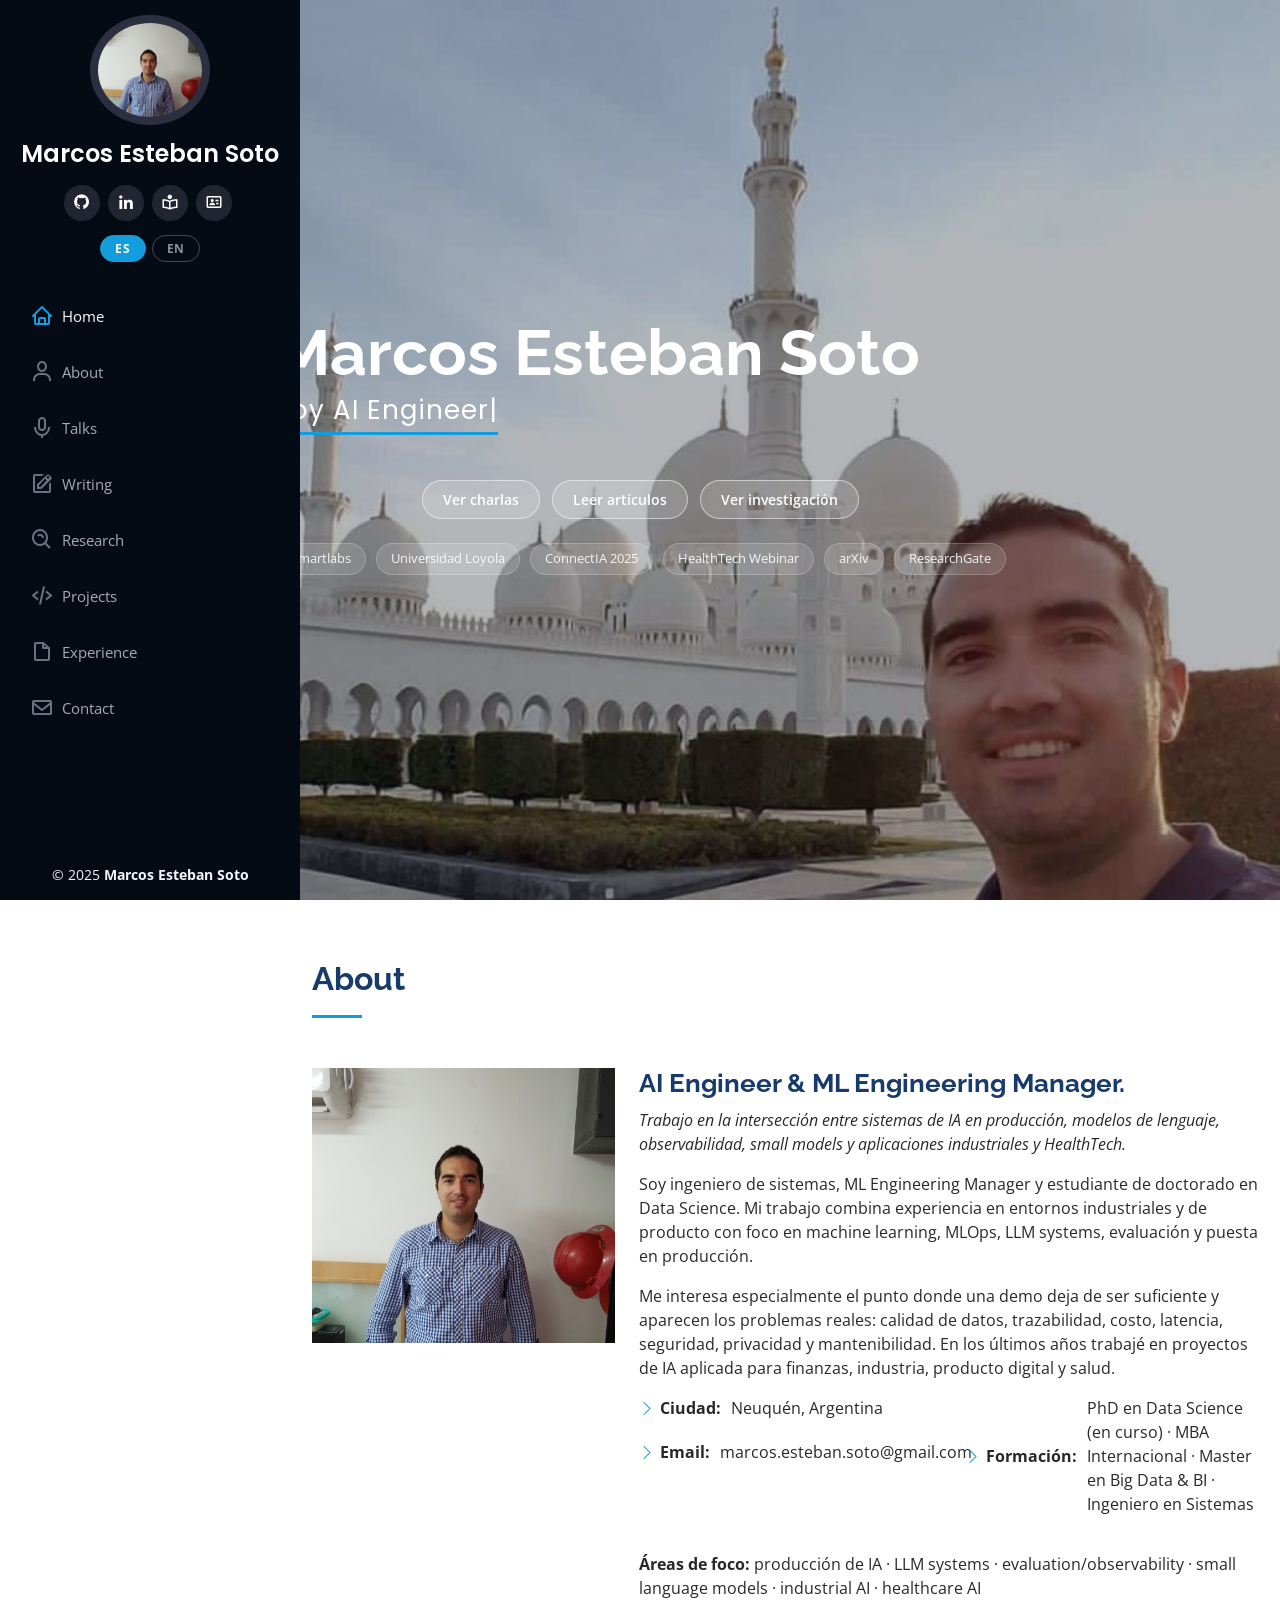
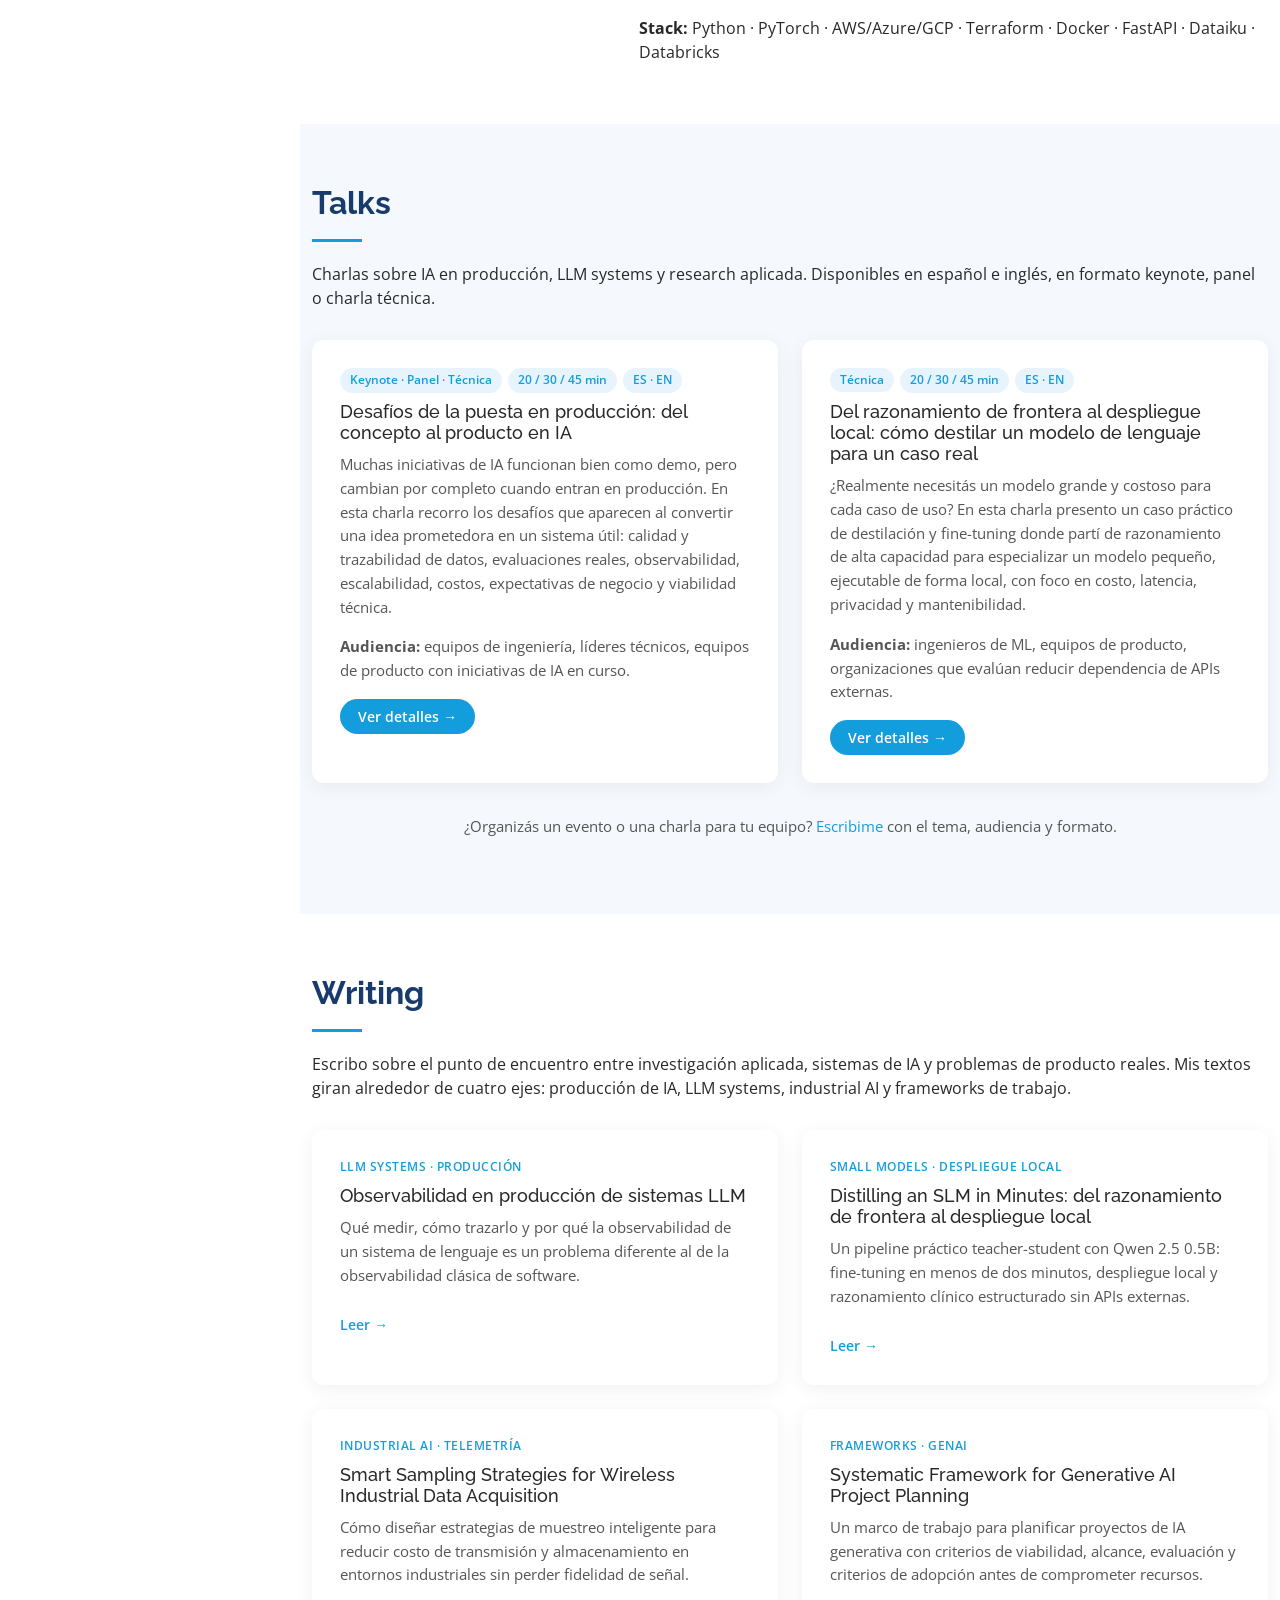
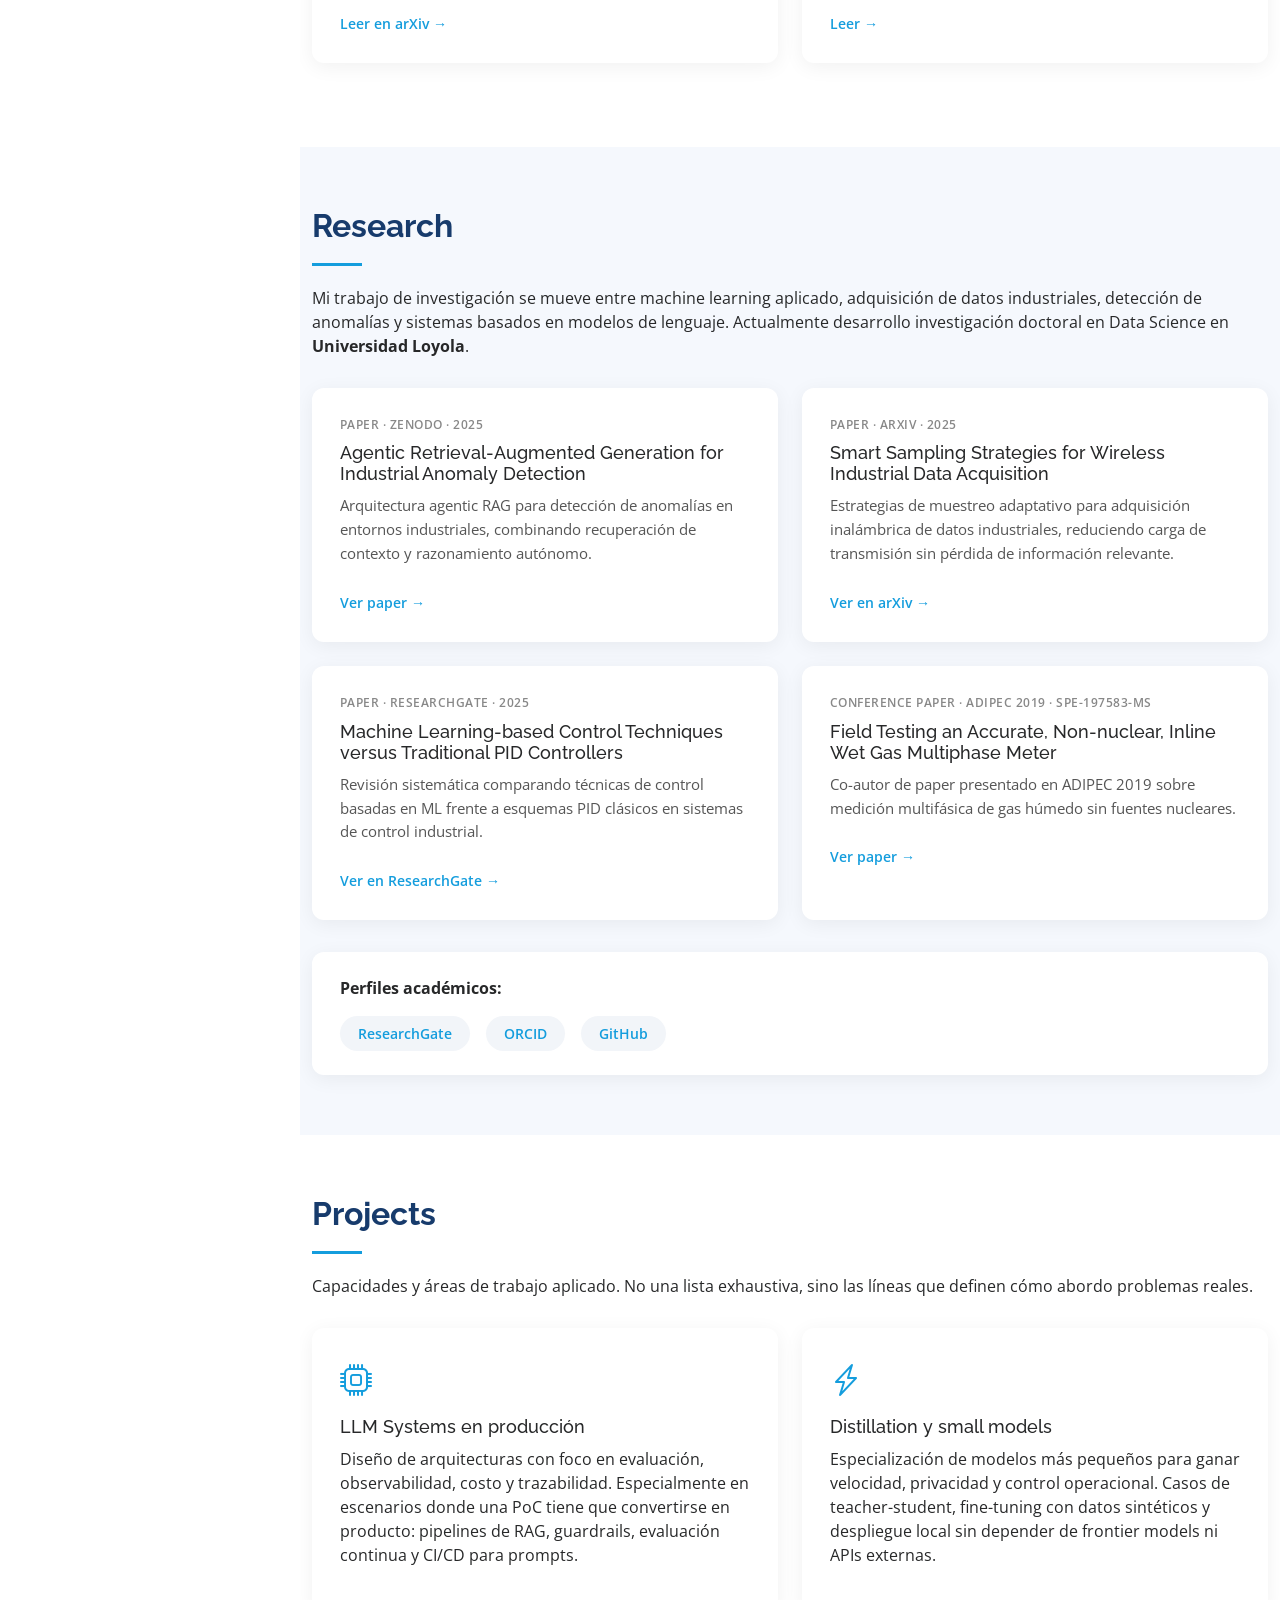
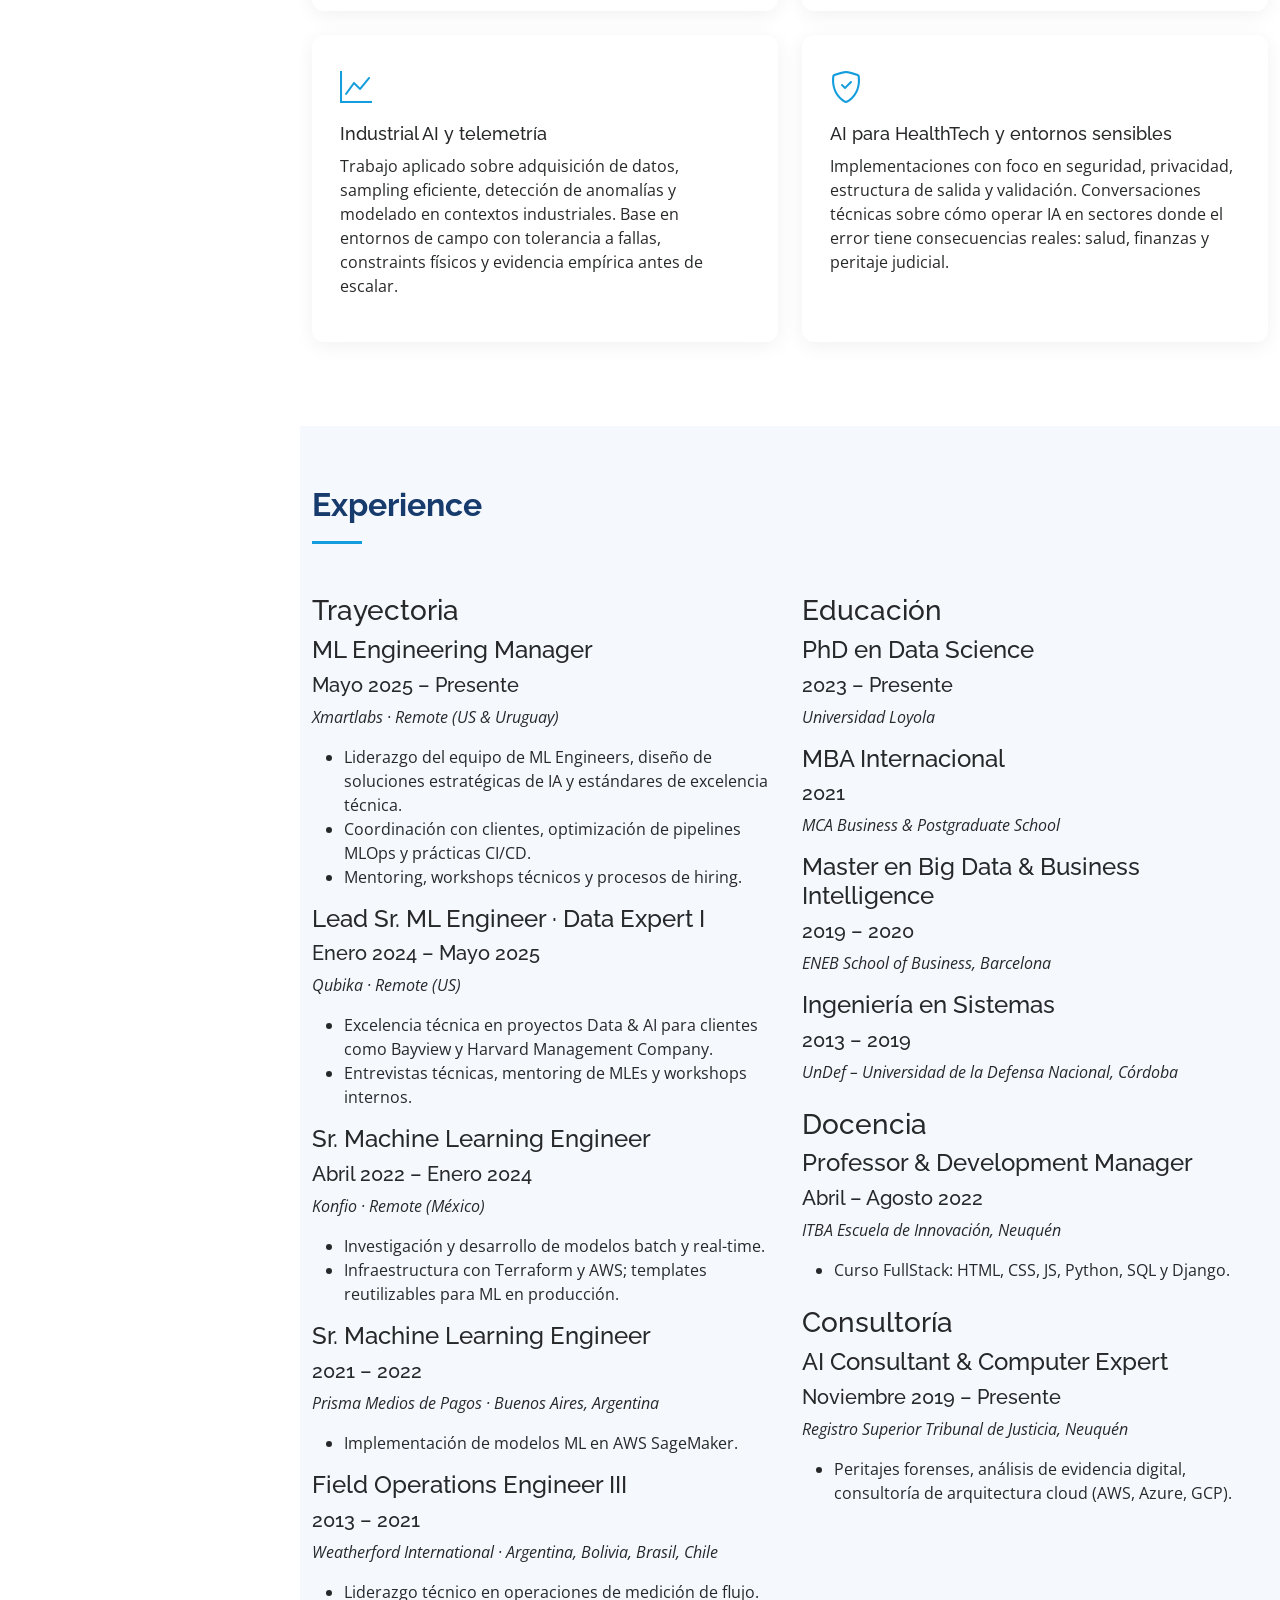
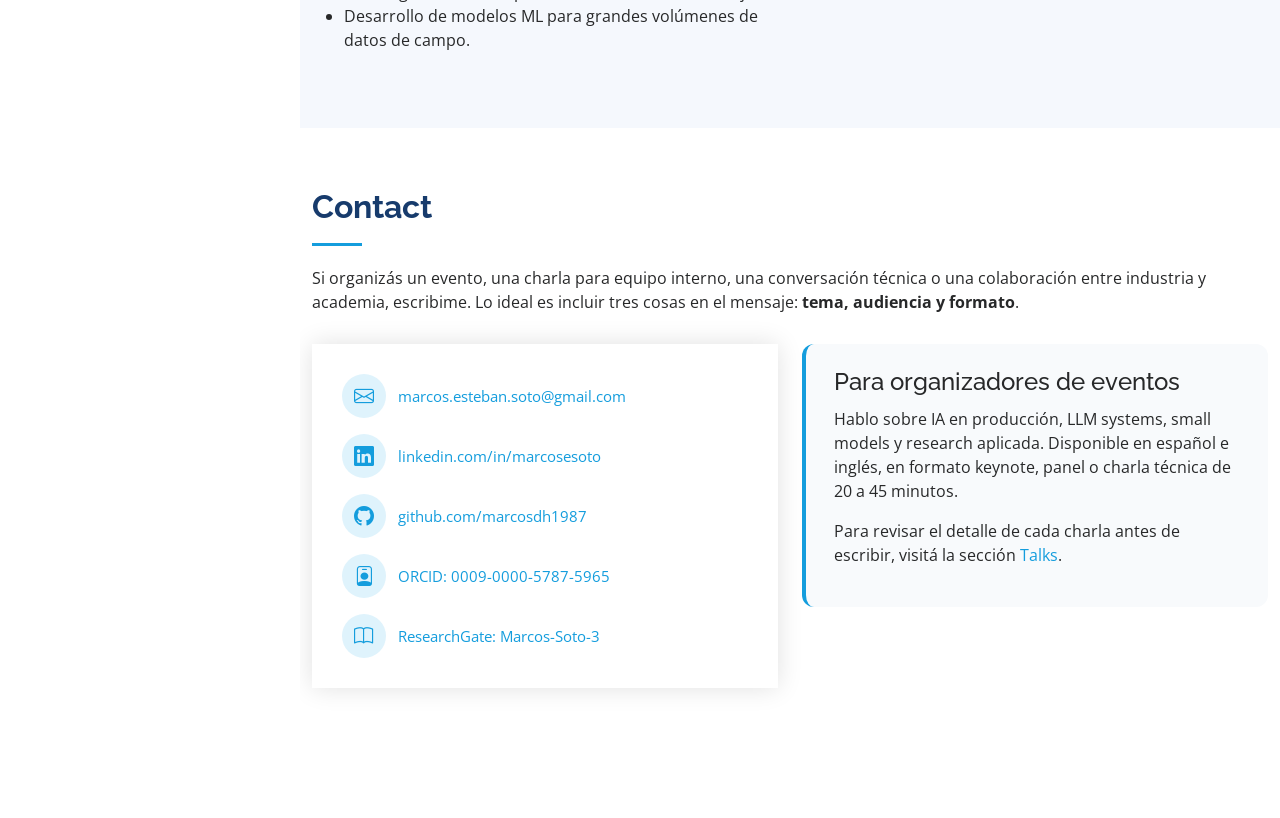
==== index.html @ 61ba3012 "Convert CV into professional hub with Talks, Writing, Research sections Refactors the iPortfolio tem" ====
<!DOCTYPE html>
<html lang="es">

<head>
  <meta charset="utf-8">
  <meta content="width=device-width, initial-scale=1.0" name="viewport">

  <title>Marcos Soto | AI Engineer, Speaker &amp; PhD Researcher</title>
  <meta name="description" content="Professional site of Marcos Soto: talks, writing, research and projects on production AI, LLM systems, small models, observability and industrial AI.">
  <meta name="keywords" content="AI engineer, speaker, PhD researcher, LLM systems, MLOps, observability, small models, distillation, industrial AI, HealthTech">
  <link rel="canonical" href="https://marcosdh1987.github.io/cv/">

  <!-- Open Graph -->
  <meta property="og:title" content="Marcos Soto | AI Engineer, Speaker &amp; PhD Researcher">
  <meta property="og:description" content="Talks, writing, research and projects on production AI, LLM systems and applied AI.">
  <meta property="og:type" content="website">
  <meta property="og:url" content="https://marcosdh1987.github.io/cv/">
  <meta property="og:image" content="https://marcosdh1987.github.io/cv/assets/img/profile-img.jpg">

  <!-- Favicons -->
  <link href="assets/img/favicon.png" rel="icon">
  <link href="assets/img/apple-touch-icon.png" rel="apple-touch-icon">

  <!-- Set lang before body renders to avoid FOUC -->
  <script>
    (function() {
      try {
        var l = localStorage.getItem('site-lang');
        document.documentElement.lang = (l === 'en' || l === 'es') ? l : 'es';
      } catch (e) {}
    })();
  </script>

  <!-- Google Fonts -->
  <link href="https://fonts.googleapis.com/css?family=Open+Sans:300,300i,400,400i,600,600i,700,700i|Raleway:300,300i,400,400i,500,500i,600,600i,700,700i|Poppins:300,300i,400,400i,500,500i,600,600i,700,700i" rel="stylesheet">

  <!-- Vendor CSS Files -->
  <link href="assets/vendor/aos/aos.css" rel="stylesheet">
  <link href="assets/vendor/bootstrap/css/bootstrap.min.css" rel="stylesheet">
  <link href="assets/vendor/bootstrap-icons/bootstrap-icons.css" rel="stylesheet">
  <link href="assets/vendor/boxicons/css/boxicons.min.css" rel="stylesheet">
  <link href="assets/vendor/glightbox/css/glightbox.min.css" rel="stylesheet">
  <link href="assets/vendor/swiper/swiper-bundle.min.css" rel="stylesheet">

  <!-- Template Main CSS File -->
  <link href="assets/css/style.css" rel="stylesheet">

  <!-- Schema.org ProfilePage -->
  <script type="application/ld+json">
  {
    "@context": "https://schema.org",
    "@type": "ProfilePage",
    "mainEntity": {
      "@type": "Person",
      "name": "Marcos Esteban Soto",
      "alternateName": "Marcos Soto",
      "jobTitle": "ML Engineering Manager",
      "description": "AI engineer, speaker and PhD researcher focused on ML systems, LLMs, observability, industrial AI and HealthTech.",
      "email": "marcos.esteban.soto@gmail.com",
      "sameAs": [
        "https://github.com/marcosdh1987",
        "https://www.linkedin.com/in/marcosesoto/",
        "https://www.researchgate.net/profile/Marcos-Soto-3",
        "https://orcid.org/0009-0000-5787-5965"
      ]
    }
  }
  </script>
</head>

<body>

  <!-- ======= Mobile nav toggle button ======= -->
  <i class="bi bi-list mobile-nav-toggle d-xl-none"></i>

  <!-- ======= Header ======= -->
  <header id="header">
    <div class="d-flex flex-column">

      <div class="profile">
        <img src="assets/img/profile-img.jpg" alt="Marcos Soto" class="img-fluid rounded-circle">
        <h1 class="text-light"><a href="index.html">Marcos Esteban Soto</a></h1>
        <div class="social-links mt-3 text-center">
          <a href="https://github.com/marcosdh1987" class="github" title="GitHub"><i class="bx bxl-github"></i></a>
          <a href="https://www.linkedin.com/in/marcosesoto/" class="linkedin" title="LinkedIn"><i class="bx bxl-linkedin"></i></a>
          <a href="https://www.researchgate.net/profile/Marcos-Soto-3" class="researchgate" title="ResearchGate"><i class="bx bx-book-reader"></i></a>
          <a href="https://orcid.org/0009-0000-5787-5965" class="orcid" title="ORCID"><i class="bx bx-id-card"></i></a>
        </div>
        <div class="lang-switcher">
          <button type="button" class="lang-btn" data-lang="es">ES</button>
          <button type="button" class="lang-btn" data-lang="en">EN</button>
        </div>
      </div>

      <nav id="navbar" class="nav-menu navbar">
        <ul>
          <li><a href="#hero" class="nav-link scrollto active"><i class="bx bx-home"></i> <span>Home</span></a></li>
          <li><a href="#about" class="nav-link scrollto"><i class="bx bx-user"></i> <span>About</span></a></li>
          <li><a href="#talks" class="nav-link scrollto"><i class="bx bx-microphone"></i> <span>Talks</span></a></li>
          <li><a href="#writing" class="nav-link scrollto"><i class="bx bx-edit"></i> <span>Writing</span></a></li>
          <li><a href="#research" class="nav-link scrollto"><i class="bx bx-search-alt"></i> <span>Research</span></a></li>
          <li><a href="#projects" class="nav-link scrollto"><i class="bx bx-code-alt"></i> <span>Projects</span></a></li>
          <li><a href="#experience" class="nav-link scrollto"><i class="bx bx-file-blank"></i> <span>Experience</span></a></li>
          <li><a href="#contact" class="nav-link scrollto"><i class="bx bx-envelope"></i> <span>Contact</span></a></li>
        </ul>
      </nav><!-- .nav-menu -->
    </div>
  </header><!-- End Header -->

  <!-- ======= Hero Section ======= -->
  <section id="hero" class="d-flex flex-column justify-content-center align-items-center">
    <div class="hero-container" data-aos="fade-in">
      <h1>Marcos Esteban Soto</h1>
      <p>
        <span class="lang-es">Soy </span><span class="lang-en">I'm </span><span class="typed" data-typed-items="AI Engineer,ML Engineering Manager,PhD Researcher,Speaker"></span>
      </p>
      <div class="hero-cta mt-4">
        <a href="#talks" class="btn-hero scrollto"><span class="lang-es">Ver charlas</span><span class="lang-en">View talks</span></a>
        <a href="#writing" class="btn-hero scrollto"><span class="lang-es">Leer artículos</span><span class="lang-en">Read articles</span></a>
        <a href="#research" class="btn-hero scrollto"><span class="lang-es">Ver investigación</span><span class="lang-en">View research</span></a>
      </div>
      <div class="credibility-strip mt-4">
        <span>Xmartlabs</span>
        <span>Universidad Loyola</span>
        <span>ConnectIA 2025</span>
        <span>HealthTech Webinar</span>
        <span>arXiv</span>
        <span>ResearchGate</span>
      </div>
    </div>
  </section><!-- End Hero -->

  <main id="main">

    <!-- ======= About Section ======= -->
    <section id="about" class="about">
      <div class="container">

        <div class="section-title">
          <h2>About</h2>
        </div>

        <div class="row">
          <div class="col-lg-4" data-aos="fade-right">
            <img src="assets/img/profile-img.jpg" class="img-fluid" alt="Marcos Soto">
          </div>
          <div class="col-lg-8 pt-4 pt-lg-0 content" data-aos="fade-left">
            <h3>AI Engineer &amp; ML Engineering Manager.</h3>

            <div class="lang-es">
              <p class="fst-italic">Trabajo en la intersección entre sistemas de IA en producción, modelos de lenguaje, observabilidad, small models y aplicaciones industriales y HealthTech.</p>
              <p>Soy ingeniero de sistemas, ML Engineering Manager y estudiante de doctorado en Data Science. Mi trabajo combina experiencia en entornos industriales y de producto con foco en machine learning, MLOps, LLM systems, evaluación y puesta en producción.</p>
              <p>Me interesa especialmente el punto donde una demo deja de ser suficiente y aparecen los problemas reales: calidad de datos, trazabilidad, costo, latencia, seguridad, privacidad y mantenibilidad. En los últimos años trabajé en proyectos de IA aplicada para finanzas, industria, producto digital y salud.</p>
            </div>

            <div class="lang-en">
              <p class="fst-italic">I work at the intersection of production AI systems, language models, observability, small models and industrial and HealthTech applications.</p>
              <p>I'm a systems engineer, ML Engineering Manager, and PhD student in Data Science. My work combines experience across industrial and product environments with a focus on machine learning, MLOps, LLM systems, evaluation, and production deployment.</p>
              <p>I'm particularly interested in the point where a demo is no longer enough and real problems emerge: data quality, traceability, cost, latency, security, privacy, and maintainability. In recent years I've worked on applied AI projects across finance, industry, digital product, and healthcare.</p>
            </div>

            <div class="row mt-3">
              <div class="col-lg-6">
                <ul>
                  <li><i class="bi bi-chevron-right"></i> <strong><span class="lang-es">Ciudad:</span><span class="lang-en">City:</span></strong> <span>Neuquén, Argentina</span></li>
                  <li><i class="bi bi-chevron-right"></i> <strong>Email:</strong> <span>marcos.esteban.soto@gmail.com</span></li>
                </ul>
              </div>
              <div class="col-lg-6">
                <ul>
                  <li><i class="bi bi-chevron-right"></i>
                    <strong><span class="lang-es">Formación:</span><span class="lang-en">Education:</span></strong>
                    <span class="lang-es">PhD en Data Science (en curso) · MBA Internacional · Master en Big Data &amp; BI · Ingeniero en Sistemas</span>
                    <span class="lang-en">PhD in Data Science (in progress) · International MBA · Master in Big Data &amp; BI · Systems Engineer</span>
                  </li>
                </ul>
              </div>
            </div>
            <div class="mt-3">
              <p>
                <strong><span class="lang-es">Áreas de foco:</span><span class="lang-en">Focus areas:</span></strong>
                <span class="lang-es">producción de IA · LLM systems · evaluation/observability · small language models · industrial AI · healthcare AI</span>
                <span class="lang-en">production AI · LLM systems · evaluation/observability · small language models · industrial AI · healthcare AI</span>
              </p>
              <p><strong>Stack:</strong> Python · PyTorch · AWS/Azure/GCP · Terraform · Docker · FastAPI · Dataiku · Databricks</p>
            </div>
          </div>
        </div>

      </div>
    </section><!-- End About Section -->


    <!-- ======= Talks Section ======= -->
    <section id="talks" class="talks section-bg">
      <div class="container">

        <div class="section-title">
          <h2>Talks</h2>
          <p>
            <span class="lang-es">Charlas sobre IA en producción, LLM systems y research aplicada. Disponibles en español e inglés, en formato keynote, panel o charla técnica.</span>
            <span class="lang-en">Talks on production AI, LLM systems and applied research. Available in Spanish and English, as keynotes, panels or technical sessions.</span>
          </p>
        </div>

        <div class="row">
          <div class="col-lg-6 mb-4" data-aos="fade-up">
            <article class="talk-card">
              <div class="talk-meta mb-2">
                <span class="talk-tag"><span class="lang-es">Keynote · Panel · Técnica</span><span class="lang-en">Keynote · Panel · Technical</span></span>
                <span class="talk-tag">20 / 30 / 45 min</span>
                <span class="talk-tag">ES · EN</span>
              </div>
              <h3>
                <span class="lang-es">Desafíos de la puesta en producción: del concepto al producto en IA</span>
                <span class="lang-en">Production challenges: from concept to product in AI</span>
              </h3>
              <div class="lang-es">
                <p>Muchas iniciativas de IA funcionan bien como demo, pero cambian por completo cuando entran en producción. En esta charla recorro los desafíos que aparecen al convertir una idea prometedora en un sistema útil: calidad y trazabilidad de datos, evaluaciones reales, observabilidad, escalabilidad, costos, expectativas de negocio y viabilidad técnica.</p>
                <p class="talk-audience"><strong>Audiencia:</strong> equipos de ingeniería, líderes técnicos, equipos de producto con iniciativas de IA en curso.</p>
              </div>
              <div class="lang-en">
                <p>Many AI initiatives look great as demos but change completely once they hit production. In this talk I walk through the challenges of turning a promising idea into a useful system: data quality and traceability, real evaluation, observability, scalability, cost, business expectations, and technical viability.</p>
                <p class="talk-audience"><strong>Audience:</strong> engineering teams, technical leaders, and product teams with ongoing AI initiatives.</p>
              </div>
              <div class="talk-links mt-3">
                <a href="talks/production-ai.html" class="btn-talk">
                  <span class="lang-es">Ver detalles &rarr;</span><span class="lang-en">View details &rarr;</span>
                </a>
              </div>
            </article>
          </div>

          <div class="col-lg-6 mb-4" data-aos="fade-up" data-aos-delay="100">
            <article class="talk-card">
              <div class="talk-meta mb-2">
                <span class="talk-tag"><span class="lang-es">Técnica</span><span class="lang-en">Technical</span></span>
                <span class="talk-tag">20 / 30 / 45 min</span>
                <span class="talk-tag">ES · EN</span>
              </div>
              <h3>
                <span class="lang-es">Del razonamiento de frontera al despliegue local: cómo destilar un modelo de lenguaje para un caso real</span>
                <span class="lang-en">From frontier reasoning to local deployment: distilling a language model for a real use case</span>
              </h3>
              <div class="lang-es">
                <p>¿Realmente necesitás un modelo grande y costoso para cada caso de uso? En esta charla presento un caso práctico de destilación y fine-tuning donde partí de razonamiento de alta capacidad para especializar un modelo pequeño, ejecutable de forma local, con foco en costo, latencia, privacidad y mantenibilidad.</p>
                <p class="talk-audience"><strong>Audiencia:</strong> ingenieros de ML, equipos de producto, organizaciones que evalúan reducir dependencia de APIs externas.</p>
              </div>
              <div class="lang-en">
                <p>Do you really need a big expensive model for every use case? This talk walks through a practical distillation and fine-tuning case, starting from high-capacity reasoning to specialize a small, locally-deployable model — with a focus on cost, latency, privacy, and maintainability.</p>
                <p class="talk-audience"><strong>Audience:</strong> ML engineers, product teams, organizations looking to reduce reliance on external APIs.</p>
              </div>
              <div class="talk-links mt-3">
                <a href="talks/distillation-local-llm.html" class="btn-talk">
                  <span class="lang-es">Ver detalles &rarr;</span><span class="lang-en">View details &rarr;</span>
                </a>
              </div>
            </article>
          </div>
        </div>

        <div class="row mt-2">
          <div class="col-12 text-center" data-aos="fade-up">
            <p class="talk-contact-cta">
              <span class="lang-es">¿Organizás un evento o una charla para tu equipo? <a href="#contact">Escribime</a> con el tema, audiencia y formato.</span>
              <span class="lang-en">Organizing an event or internal talk? <a href="#contact">Get in touch</a> with topic, audience and format.</span>
            </p>
          </div>
        </div>

      </div>
    </section><!-- End Talks Section -->


    <!-- ======= Writing Section ======= -->
    <section id="writing" class="writing">
      <div class="container">

        <div class="section-title">
          <h2>Writing</h2>
          <p>
            <span class="lang-es">Escribo sobre el punto de encuentro entre investigación aplicada, sistemas de IA y problemas de producto reales. Mis textos giran alrededor de cuatro ejes: producción de IA, LLM systems, industrial AI y frameworks de trabajo.</span>
            <span class="lang-en">I write about the intersection of applied research, AI systems, and real product problems. My writing centers on four axes: production AI, LLM systems, industrial AI, and working frameworks.</span>
          </p>
        </div>

        <div class="row">

          <div class="col-lg-6 mb-4" data-aos="fade-up">
            <article class="writing-card">
              <div class="writing-tag mb-2"><span class="lang-es">LLM Systems · Producción</span><span class="lang-en">LLM Systems · Production</span></div>
              <h3>
                <span class="lang-es">Observabilidad en producción de sistemas LLM</span>
                <span class="lang-en">Observability for LLM systems in production</span>
              </h3>
              <p>
                <span class="lang-es">Qué medir, cómo trazarlo y por qué la observabilidad de un sistema de lenguaje es un problema diferente al de la observabilidad clásica de software.</span>
                <span class="lang-en">What to measure, how to trace it, and why observability for language systems is a different problem from classical software observability.</span>
              </p>
              <a href="https://www.linkedin.com/in/marcosesoto/" target="_blank" rel="noopener" class="btn-writing">
                <span class="lang-es">Leer &rarr;</span><span class="lang-en">Read &rarr;</span>
              </a>
            </article>
          </div>

          <div class="col-lg-6 mb-4" data-aos="fade-up" data-aos-delay="100">
            <article class="writing-card">
              <div class="writing-tag mb-2"><span class="lang-es">Small Models · Despliegue local</span><span class="lang-en">Small Models · Local deployment</span></div>
              <h3>
                <span class="lang-es">Distilling an SLM in Minutes: del razonamiento de frontera al despliegue local</span>
                <span class="lang-en">Distilling an SLM in Minutes: from frontier reasoning to local deployment</span>
              </h3>
              <p>
                <span class="lang-es">Un pipeline práctico teacher-student con Qwen 2.5 0.5B: fine-tuning en menos de dos minutos, despliegue local y razonamiento clínico estructurado sin APIs externas.</span>
                <span class="lang-en">A practical teacher-student pipeline with Qwen 2.5 0.5B: fine-tuning in under two minutes, local deployment, and structured clinical reasoning without external APIs.</span>
              </p>
              <a href="https://www.linkedin.com/in/marcosesoto/" target="_blank" rel="noopener" class="btn-writing">
                <span class="lang-es">Leer &rarr;</span><span class="lang-en">Read &rarr;</span>
              </a>
            </article>
          </div>

          <div class="col-lg-6 mb-4" data-aos="fade-up">
            <article class="writing-card">
              <div class="writing-tag mb-2"><span class="lang-es">Industrial AI · Telemetría</span><span class="lang-en">Industrial AI · Telemetry</span></div>
              <h3>Smart Sampling Strategies for Wireless Industrial Data Acquisition</h3>
              <p>
                <span class="lang-es">Cómo diseñar estrategias de muestreo inteligente para reducir costo de transmisión y almacenamiento en entornos industriales sin perder fidelidad de señal.</span>
                <span class="lang-en">How to design smart sampling strategies to reduce transmission and storage cost in industrial environments without losing signal fidelity.</span>
              </p>
              <a href="https://doi.org/10.48550/arXiv.2502.17454" target="_blank" rel="noopener" class="btn-writing">
                <span class="lang-es">Leer en arXiv &rarr;</span><span class="lang-en">Read on arXiv &rarr;</span>
              </a>
            </article>
          </div>

          <div class="col-lg-6 mb-4" data-aos="fade-up" data-aos-delay="100">
            <article class="writing-card">
              <div class="writing-tag mb-2"><span class="lang-es">Frameworks · GenAI</span><span class="lang-en">Frameworks · GenAI</span></div>
              <h3>Systematic Framework for Generative AI Project Planning</h3>
              <p>
                <span class="lang-es">Un marco de trabajo para planificar proyectos de IA generativa con criterios de viabilidad, alcance, evaluación y criterios de adopción antes de comprometer recursos.</span>
                <span class="lang-en">A framework for planning generative AI projects with feasibility, scope, evaluation, and adoption criteria before committing resources.</span>
              </p>
              <a href="https://www.linkedin.com/in/marcosesoto/" target="_blank" rel="noopener" class="btn-writing">
                <span class="lang-es">Leer &rarr;</span><span class="lang-en">Read &rarr;</span>
              </a>
            </article>
          </div>

        </div>

      </div>
    </section><!-- End Writing Section -->


    <!-- ======= Research Section ======= -->
    <section id="research" class="research section-bg">
      <div class="container">

        <div class="section-title">
          <h2>Research</h2>
          <p>
            <span class="lang-es">Mi trabajo de investigación se mueve entre machine learning aplicado, adquisición de datos industriales, detección de anomalías y sistemas basados en modelos de lenguaje. Actualmente desarrollo investigación doctoral en Data Science en <strong>Universidad Loyola</strong>.</span>
            <span class="lang-en">My research sits between applied machine learning, industrial data acquisition, anomaly detection, and language-model-based systems. I'm currently pursuing doctoral research in Data Science at <strong>Universidad Loyola</strong>.</span>
          </p>
        </div>

        <div class="row">

          <div class="col-lg-6 mb-4" data-aos="fade-up">
            <article class="research-card">
              <div class="research-type mb-2">Paper · Zenodo · 2025</div>
              <h3>Agentic Retrieval-Augmented Generation for Industrial Anomaly Detection</h3>
              <p>
                <span class="lang-es">Arquitectura agentic RAG para detección de anomalías en entornos industriales, combinando recuperación de contexto y razonamiento autónomo.</span>
                <span class="lang-en">Agentic RAG architecture for anomaly detection in industrial environments, combining context retrieval and autonomous reasoning.</span>
              </p>
              <a href="https://doi.org/10.5281/zenodo.15121938" target="_blank" rel="noopener" class="btn-research">
                <span class="lang-es">Ver paper &rarr;</span><span class="lang-en">View paper &rarr;</span>
              </a>
            </article>
          </div>

          <div class="col-lg-6 mb-4" data-aos="fade-up" data-aos-delay="100">
            <article class="research-card">
              <div class="research-type mb-2">Paper · arXiv · 2025</div>
              <h3>Smart Sampling Strategies for Wireless Industrial Data Acquisition</h3>
              <p>
                <span class="lang-es">Estrategias de muestreo adaptativo para adquisición inalámbrica de datos industriales, reduciendo carga de transmisión sin pérdida de información relevante.</span>
                <span class="lang-en">Adaptive sampling strategies for wireless industrial data acquisition, reducing transmission load without losing relevant information.</span>
              </p>
              <a href="https://doi.org/10.48550/arXiv.2502.17454" target="_blank" rel="noopener" class="btn-research">
                <span class="lang-es">Ver en arXiv &rarr;</span><span class="lang-en">View on arXiv &rarr;</span>
              </a>
            </article>
          </div>

          <div class="col-lg-6 mb-4" data-aos="fade-up">
            <article class="research-card">
              <div class="research-type mb-2">Paper · ResearchGate · 2025</div>
              <h3>Machine Learning-based Control Techniques versus Traditional PID Controllers</h3>
              <p>
                <span class="lang-es">Revisión sistemática comparando técnicas de control basadas en ML frente a esquemas PID clásicos en sistemas de control industrial.</span>
                <span class="lang-en">A systematic review comparing ML-based control techniques against classical PID schemes in industrial control systems.</span>
              </p>
              <a href="https://www.researchgate.net/profile/Marcos-Soto-3" target="_blank" rel="noopener" class="btn-research">
                <span class="lang-es">Ver en ResearchGate &rarr;</span><span class="lang-en">View on ResearchGate &rarr;</span>
              </a>
            </article>
          </div>

          <div class="col-lg-6 mb-4" data-aos="fade-up" data-aos-delay="100">
            <article class="research-card">
              <div class="research-type mb-2">Conference Paper · ADIPEC 2019 · SPE-197583-MS</div>
              <h3>Field Testing an Accurate, Non-nuclear, Inline Wet Gas Multiphase Meter</h3>
              <p>
                <span class="lang-es">Co-autor de paper presentado en ADIPEC 2019 sobre medición multifásica de gas húmedo sin fuentes nucleares.</span>
                <span class="lang-en">Co-author of a paper presented at ADIPEC 2019 on non-nuclear wet-gas multiphase measurement.</span>
              </p>
              <a href="https://doi.org/10.2118/197583-MS" target="_blank" rel="noopener" class="btn-research">
                <span class="lang-es">Ver paper &rarr;</span><span class="lang-en">View paper &rarr;</span>
              </a>
            </article>
          </div>

        </div>

        <div class="row mt-2">
          <div class="col-12" data-aos="fade-up">
            <div class="research-profiles">
              <p><strong><span class="lang-es">Perfiles académicos:</span><span class="lang-en">Academic profiles:</span></strong></p>
              <div class="d-flex flex-wrap gap-3 mt-2">
                <a href="https://www.researchgate.net/profile/Marcos-Soto-3" target="_blank" rel="noopener" class="btn-profile">ResearchGate</a>
                <a href="https://orcid.org/0009-0000-5787-5965" target="_blank" rel="noopener" class="btn-profile">ORCID</a>
                <a href="https://github.com/marcosdh1987" target="_blank" rel="noopener" class="btn-profile">GitHub</a>
              </div>
            </div>
          </div>
        </div>

      </div>
    </section><!-- End Research Section -->


    <!-- ======= Projects Section ======= -->
    <section id="projects" class="projects">
      <div class="container">

        <div class="section-title">
          <h2>Projects</h2>
          <p>
            <span class="lang-es">Capacidades y áreas de trabajo aplicado. No una lista exhaustiva, sino las líneas que definen cómo abordo problemas reales.</span>
            <span class="lang-en">Capabilities and areas of applied work. Not an exhaustive list, but the lines that define how I approach real problems.</span>
          </p>
        </div>

        <div class="row">

          <div class="col-lg-6 mb-4" data-aos="fade-up">
            <div class="project-card">
              <div class="project-icon"><i class="bi bi-cpu"></i></div>
              <h3><span class="lang-es">LLM Systems en producción</span><span class="lang-en">LLM Systems in production</span></h3>
              <p>
                <span class="lang-es">Diseño de arquitecturas con foco en evaluación, observabilidad, costo y trazabilidad. Especialmente en escenarios donde una PoC tiene que convertirse en producto: pipelines de RAG, guardrails, evaluación continua y CI/CD para prompts.</span>
                <span class="lang-en">Architecture design focused on evaluation, observability, cost, and traceability — especially for scenarios where a PoC must become a product: RAG pipelines, guardrails, continuous evaluation, and CI/CD for prompts.</span>
              </p>
            </div>
          </div>

          <div class="col-lg-6 mb-4" data-aos="fade-up" data-aos-delay="100">
            <div class="project-card">
              <div class="project-icon"><i class="bi bi-lightning-charge"></i></div>
              <h3><span class="lang-es">Distillation y small models</span><span class="lang-en">Distillation and small models</span></h3>
              <p>
                <span class="lang-es">Especialización de modelos más pequeños para ganar velocidad, privacidad y control operacional. Casos de teacher-student, fine-tuning con datos sintéticos y despliegue local sin depender de frontier models ni APIs externas.</span>
                <span class="lang-en">Specializing smaller models to gain speed, privacy, and operational control. Teacher-student setups, fine-tuning with synthetic data, and local deployment without relying on frontier models or external APIs.</span>
              </p>
            </div>
          </div>

          <div class="col-lg-6 mb-4" data-aos="fade-up">
            <div class="project-card">
              <div class="project-icon"><i class="bi bi-graph-up"></i></div>
              <h3><span class="lang-es">Industrial AI y telemetría</span><span class="lang-en">Industrial AI and telemetry</span></h3>
              <p>
                <span class="lang-es">Trabajo aplicado sobre adquisición de datos, sampling eficiente, detección de anomalías y modelado en contextos industriales. Base en entornos de campo con tolerancia a fallas, constraints físicos y evidencia empírica antes de escalar.</span>
                <span class="lang-en">Applied work on data acquisition, efficient sampling, anomaly detection, and modeling in industrial contexts. Grounded in field environments with fault tolerance, physical constraints, and empirical evidence before scaling.</span>
              </p>
            </div>
          </div>

          <div class="col-lg-6 mb-4" data-aos="fade-up" data-aos-delay="100">
            <div class="project-card">
              <div class="project-icon"><i class="bi bi-shield-check"></i></div>
              <h3><span class="lang-es">AI para HealthTech y entornos sensibles</span><span class="lang-en">AI for HealthTech and sensitive environments</span></h3>
              <p>
                <span class="lang-es">Implementaciones con foco en seguridad, privacidad, estructura de salida y validación. Conversaciones técnicas sobre cómo operar IA en sectores donde el error tiene consecuencias reales: salud, finanzas y peritaje judicial.</span>
                <span class="lang-en">Implementations focused on security, privacy, structured output, and validation. Technical conversations on operating AI in sectors where errors have real consequences: healthcare, finance, and forensic expert work.</span>
              </p>
            </div>
          </div>

        </div>

      </div>
    </section><!-- End Projects Section -->


    <!-- ======= Experience Section ======= -->
    <section id="experience" class="experience section-bg">
      <div class="container">

        <div class="section-title">
          <h2>Experience</h2>
        </div>

        <div class="row">
          <div class="col-lg-6" data-aos="fade-up">
            <h3 class="resume-title"><span class="lang-es">Trayectoria</span><span class="lang-en">Career</span></h3>

            <div class="resume-item">
              <h4>ML Engineering Manager</h4>
              <h5><span class="lang-es">Mayo 2025 – Presente</span><span class="lang-en">May 2025 – Present</span></h5>
              <p><em>Xmartlabs · Remote (US &amp; Uruguay)</em></p>
              <div class="lang-es">
                <ul>
                  <li>Liderazgo del equipo de ML Engineers, diseño de soluciones estratégicas de IA y estándares de excelencia técnica.</li>
                  <li>Coordinación con clientes, optimización de pipelines MLOps y prácticas CI/CD.</li>
                  <li>Mentoring, workshops técnicos y procesos de hiring.</li>
                </ul>
              </div>
              <div class="lang-en">
                <ul>
                  <li>Leading the ML Engineers team, designing strategic AI solutions and setting technical excellence standards.</li>
                  <li>Coordinating with clients, optimizing MLOps pipelines and CI/CD practices.</li>
                  <li>Mentoring, technical workshops and hiring processes.</li>
                </ul>
              </div>
            </div>

            <div class="resume-item">
              <h4>Lead Sr. ML Engineer · Data Expert I</h4>
              <h5><span class="lang-es">Enero 2024 – Mayo 2025</span><span class="lang-en">January 2024 – May 2025</span></h5>
              <p><em>Qubika · Remote (US)</em></p>
              <div class="lang-es">
                <ul>
                  <li>Excelencia técnica en proyectos Data &amp; AI para clientes como Bayview y Harvard Management Company.</li>
                  <li>Entrevistas técnicas, mentoring de MLEs y workshops internos.</li>
                </ul>
              </div>
              <div class="lang-en">
                <ul>
                  <li>Technical excellence in Data &amp; AI projects for clients like Bayview and Harvard Management Company.</li>
                  <li>Technical interviews, MLE mentoring, and internal workshops.</li>
                </ul>
              </div>
            </div>

            <div class="resume-item">
              <h4>Sr. Machine Learning Engineer</h4>
              <h5><span class="lang-es">Abril 2022 – Enero 2024</span><span class="lang-en">April 2022 – January 2024</span></h5>
              <p><em>Konfio · Remote (<span class="lang-es">México</span><span class="lang-en">Mexico</span>)</em></p>
              <div class="lang-es">
                <ul>
                  <li>Investigación y desarrollo de modelos batch y real-time.</li>
                  <li>Infraestructura con Terraform y AWS; templates reutilizables para ML en producción.</li>
                </ul>
              </div>
              <div class="lang-en">
                <ul>
                  <li>Research and development of batch and real-time models.</li>
                  <li>Infrastructure with Terraform and AWS; reusable templates for ML in production.</li>
                </ul>
              </div>
            </div>

            <div class="resume-item">
              <h4>Sr. Machine Learning Engineer</h4>
              <h5>2021 – 2022</h5>
              <p><em>Prisma Medios de Pagos · Buenos Aires, Argentina</em></p>
              <div class="lang-es">
                <ul><li>Implementación de modelos ML en AWS SageMaker.</li></ul>
              </div>
              <div class="lang-en">
                <ul><li>Deployed ML models on AWS SageMaker.</li></ul>
              </div>
            </div>

            <div class="resume-item">
              <h4>Field Operations Engineer III</h4>
              <h5>2013 – 2021</h5>
              <p><em>Weatherford International · Argentina, Bolivia, <span class="lang-es">Brasil</span><span class="lang-en">Brazil</span>, Chile</em></p>
              <div class="lang-es">
                <ul>
                  <li>Liderazgo técnico en operaciones de medición de flujo.</li>
                  <li>Desarrollo de modelos ML para grandes volúmenes de datos de campo.</li>
                </ul>
              </div>
              <div class="lang-en">
                <ul>
                  <li>Technical leadership in flow measurement operations.</li>
                  <li>Development of ML models for large volumes of field data.</li>
                </ul>
              </div>
            </div>

          </div>

          <div class="col-lg-6" data-aos="fade-up" data-aos-delay="100">
            <h3 class="resume-title"><span class="lang-es">Educación</span><span class="lang-en">Education</span></h3>

            <div class="resume-item">
              <h4><span class="lang-es">PhD en Data Science</span><span class="lang-en">PhD in Data Science</span></h4>
              <h5>2023 – <span class="lang-es">Presente</span><span class="lang-en">Present</span></h5>
              <p><em>Universidad Loyola</em></p>
            </div>

            <div class="resume-item">
              <h4><span class="lang-es">MBA Internacional</span><span class="lang-en">International MBA</span></h4>
              <h5>2021</h5>
              <p><em>MCA Business &amp; Postgraduate School</em></p>
            </div>

            <div class="resume-item">
              <h4><span class="lang-es">Master en Big Data &amp; Business Intelligence</span><span class="lang-en">Master in Big Data &amp; Business Intelligence</span></h4>
              <h5>2019 – 2020</h5>
              <p><em>ENEB School of Business, Barcelona</em></p>
            </div>

            <div class="resume-item">
              <h4><span class="lang-es">Ingeniería en Sistemas</span><span class="lang-en">Bachelor in Systems Engineering</span></h4>
              <h5>2013 – 2019</h5>
              <p><em>UnDef – Universidad de la Defensa Nacional, Córdoba</em></p>
            </div>

            <h3 class="resume-title mt-4"><span class="lang-es">Docencia</span><span class="lang-en">Teaching</span></h3>
            <div class="resume-item">
              <h4>Professor &amp; Development Manager</h4>
              <h5><span class="lang-es">Abril – Agosto 2022</span><span class="lang-en">April – August 2022</span></h5>
              <p><em>ITBA Escuela de Innovación, Neuquén</em></p>
              <div class="lang-es"><ul><li>Curso FullStack: HTML, CSS, JS, Python, SQL y Django.</li></ul></div>
              <div class="lang-en"><ul><li>FullStack course: HTML, CSS, JS, Python, SQL and Django.</li></ul></div>
            </div>

            <h3 class="resume-title mt-4"><span class="lang-es">Consultoría</span><span class="lang-en">Consulting</span></h3>
            <div class="resume-item">
              <h4>AI Consultant &amp; Computer Expert</h4>
              <h5><span class="lang-es">Noviembre 2019 – Presente</span><span class="lang-en">November 2019 – Present</span></h5>
              <p><em><span class="lang-es">Registro Superior Tribunal de Justicia, Neuquén</span><span class="lang-en">Superior Court of Justice Registry, Neuquén</span></em></p>
              <div class="lang-es">
                <ul><li>Peritajes forenses, análisis de evidencia digital, consultoría de arquitectura cloud (AWS, Azure, GCP).</li></ul>
              </div>
              <div class="lang-en">
                <ul><li>Forensic expertise, digital evidence analysis, cloud architecture consulting (AWS, Azure, GCP).</li></ul>
              </div>
            </div>

          </div>
        </div>

      </div>
    </section><!-- End Experience Section -->


    <!-- ======= Contact Section ======= -->
    <section id="contact" class="contact">
      <div class="container">

        <div class="section-title">
          <h2>Contact</h2>
          <p>
            <span class="lang-es">Si organizás un evento, una charla para equipo interno, una conversación técnica o una colaboración entre industria y academia, escribime. Lo ideal es incluir tres cosas en el mensaje: <strong>tema, audiencia y formato</strong>.</span>
            <span class="lang-en">If you're organizing an event, an internal team talk, a technical conversation, or a collaboration between industry and academia, get in touch. Please include three things in your message: <strong>topic, audience, and format</strong>.</span>
          </p>
        </div>

        <div class="row" data-aos="fade-in">
          <div class="col-lg-6">
            <div class="info">
              <div class="contact-item">
                <i class="bi bi-envelope"></i>
                <a href="mailto:marcos.esteban.soto@gmail.com">marcos.esteban.soto@gmail.com</a>
              </div>
              <div class="contact-item mt-3">
                <i class="bi bi-linkedin"></i>
                <a href="https://www.linkedin.com/in/marcosesoto/" target="_blank" rel="noopener">linkedin.com/in/marcosesoto</a>
              </div>
              <div class="contact-item mt-3">
                <i class="bi bi-github"></i>
                <a href="https://github.com/marcosdh1987" target="_blank" rel="noopener">github.com/marcosdh1987</a>
              </div>
              <div class="contact-item mt-3">
                <i class="bi bi-person-badge"></i>
                <a href="https://orcid.org/0009-0000-5787-5965" target="_blank" rel="noopener">ORCID: 0009-0000-5787-5965</a>
              </div>
              <div class="contact-item mt-3">
                <i class="bi bi-book"></i>
                <a href="https://www.researchgate.net/profile/Marcos-Soto-3" target="_blank" rel="noopener">ResearchGate: Marcos-Soto-3</a>
              </div>
            </div>
          </div>
          <div class="col-lg-6 mt-4 mt-lg-0" data-aos="fade-up">
            <div class="contact-note">
              <h4><span class="lang-es">Para organizadores de eventos</span><span class="lang-en">For event organizers</span></h4>
              <div class="lang-es">
                <p>Hablo sobre IA en producción, LLM systems, small models y research aplicada. Disponible en español e inglés, en formato keynote, panel o charla técnica de 20 a 45 minutos.</p>
                <p class="mt-2">Para revisar el detalle de cada charla antes de escribir, visitá la sección <a href="#talks">Talks</a>.</p>
              </div>
              <div class="lang-en">
                <p>I speak on production AI, LLM systems, small models, and applied research. Available in Spanish and English, as keynotes, panels, or technical talks from 20 to 45 minutes.</p>
                <p class="mt-2">To review each talk in detail before reaching out, visit the <a href="#talks">Talks</a> section.</p>
              </div>
            </div>
          </div>
        </div>

      </div>
    </section><!-- End Contact Section -->

  </main><!-- End #main -->

  <!-- ======= Footer ======= -->
  <footer id="footer">
    <div class="container">
      <div class="copyright">
        &copy; 2025 <strong><span>Marcos Esteban Soto</span></strong>
      </div>
    </div>
  </footer><!-- End Footer -->

  <a href="#" class="back-to-top d-flex align-items-center justify-content-center"><i class="bi bi-arrow-up-short"></i></a>

  <!-- Vendor JS Files -->
  <script src="assets/vendor/purecounter/purecounter.js"></script>
  <script src="assets/vendor/aos/aos.js"></script>
  <script src="assets/vendor/bootstrap/js/bootstrap.bundle.min.js"></script>
  <script src="assets/vendor/glightbox/js/glightbox.min.js"></script>
  <script src="assets/vendor/isotope-layout/isotope.pkgd.min.js"></script>
  <script src="assets/vendor/swiper/swiper-bundle.min.js"></script>
  <script src="assets/vendor/typed.js/typed.min.js"></script>
  <script src="assets/vendor/waypoints/noframework.waypoints.js"></script>

  <!-- Template Main JS File -->
  <script src="assets/js/main.js"></script>

</body>

</html>
---- assets/css/style.css ----
/**
* Template Name: iPortfolio - v3.7.0
* Template URL: https://bootstrapmade.com/iportfolio-bootstrap-portfolio-websites-template/
* Author: BootstrapMade.com
* License: https://bootstrapmade.com/license/
*/

/*--------------------------------------------------------------
# General
--------------------------------------------------------------*/
body {
  font-family: "Open Sans", sans-serif;
  color: #272829;
}

a {
  color: #149ddd;
  text-decoration: none;
}

a:hover {
  color: #37b3ed;
  text-decoration: none;
}

h1, h2, h3, h4, h5, h6 {
  font-family: "Raleway", sans-serif;
}

/*--------------------------------------------------------------
# Back to top button
--------------------------------------------------------------*/
.back-to-top {
  position: fixed;
  visibility: hidden;
  opacity: 0;
  right: 15px;
  bottom: 15px;
  z-index: 996;
  background: #149ddd;
  width: 40px;
  height: 40px;
  border-radius: 50px;
  transition: all 0.4s;
}
.back-to-top i {
  font-size: 28px;
  color: #fff;
  line-height: 0;
}
.back-to-top:hover {
  background: #2eafec;
  color: #fff;
}
.back-to-top.active {
  visibility: visible;
  opacity: 1;
}

/*--------------------------------------------------------------
# Header
--------------------------------------------------------------*/
#header {
  position: fixed;
  top: 0;
  left: 0;
  bottom: 0;
  width: 300px;
  transition: all ease-in-out 0.5s;
  z-index: 9997;
  transition: all 0.5s;
  padding: 0 15px;
  background: #040b14;
  overflow-y: auto;
}
#header .profile img {
  margin: 15px auto;
  display: block;
  width: 120px;
  border: 8px solid #2c2f3f;
}
#header .profile h1 {
  font-size: 24px;
  margin: 0;
  padding: 0;
  font-weight: 600;
  -moz-text-align-last: center;
  text-align-last: center;
  font-family: "Poppins", sans-serif;
}
#header .profile h1 a, #header .profile h1 a:hover {
  color: #fff;
  text-decoration: none;
}
#header .profile .social-links a {
  font-size: 18px;
  display: inline-block;
  background: #212431;
  color: #fff;
  line-height: 1;
  padding: 8px 0;
  margin-right: 4px;
  border-radius: 50%;
  text-align: center;
  width: 36px;
  height: 36px;
  transition: 0.3s;
}
#header .profile .social-links a:hover {
  background: #149ddd;
  color: #fff;
  text-decoration: none;
}

#main {
  margin-left: 300px;
}

@media (max-width: 1199px) {
  #header {
    left: -300px;
  }

  #main {
    margin-left: 0;
  }
}
/*--------------------------------------------------------------
# Navigation Menu
--------------------------------------------------------------*/
/* Desktop Navigation */
.nav-menu {
  padding: 30px 0 0 0;
}
.nav-menu * {
  margin: 0;
  padding: 0;
  list-style: none;
}
.nav-menu > ul > li {
  position: relative;
  white-space: nowrap;
}
.nav-menu a, .nav-menu a:focus {
  display: flex;
  align-items: center;
  color: #a8a9b4;
  padding: 12px 15px;
  margin-bottom: 8px;
  transition: 0.3s;
  font-size: 15px;
}
.nav-menu a i, .nav-menu a:focus i {
  font-size: 24px;
  padding-right: 8px;
  color: #6f7180;
}
.nav-menu a:hover, .nav-menu .active, .nav-menu .active:focus, .nav-menu li:hover > a {
  text-decoration: none;
  color: #fff;
}
.nav-menu a:hover i, .nav-menu .active i, .nav-menu .active:focus i, .nav-menu li:hover > a i {
  color: #149ddd;
}

/* Mobile Navigation */
.mobile-nav-toggle {
  position: fixed;
  right: 15px;
  top: 15px;
  z-index: 9998;
  border: 0;
  font-size: 24px;
  transition: all 0.4s;
  outline: none !important;
  background-color: #149ddd;
  color: #fff;
  width: 40px;
  height: 40px;
  display: inline-flex;
  align-items: center;
  justify-content: center;
  line-height: 0;
  border-radius: 50px;
  cursor: pointer;
}

.mobile-nav-active {
  overflow: hidden;
}
.mobile-nav-active #header {
  left: 0;
}

/*--------------------------------------------------------------
# Hero Section
--------------------------------------------------------------*/
#hero {
  width: 100%;
  height: 100vh;
  background: url("../img/hero-bg.jpg") top center;
  background-size: cover;
}
#hero:before {
  content: "";
  background: rgba(5, 13, 24, 0.3);
  position: absolute;
  bottom: 0;
  top: 0;
  left: 0;
  right: 0;
  z-index: 1;
}
#hero .hero-container {
  position: relative;
  z-index: 2;
  min-width: 300px;
}
#hero h1 {
  margin: 0 0 10px 0;
  font-size: 64px;
  font-weight: 700;
  line-height: 56px;
  color: #fff;
}
#hero p {
  color: #fff;
  margin-bottom: 50px;
  font-size: 26px;
  font-family: "Poppins", sans-serif;
}
#hero p span {
  color: #fff;
  padding-bottom: 4px;
  letter-spacing: 1px;
  border-bottom: 3px solid #149ddd;
}
@media (min-width: 1024px) {
  #hero {
    background-attachment: fixed;
  }
}
@media (max-width: 768px) {
  #hero h1 {
    font-size: 28px;
    line-height: 36px;
  }
  #hero h2 {
    font-size: 18px;
    line-height: 24px;
    margin-bottom: 30px;
  }
}

/*--------------------------------------------------------------
# Sections General
--------------------------------------------------------------*/
section {
  padding: 60px 0;
  overflow: hidden;
}

.section-bg {
  background: #f5f8fd;
}

.section-title {
  padding-bottom: 30px;
}
.section-title h2 {
  font-size: 32px;
  font-weight: bold;
  margin-bottom: 20px;
  padding-bottom: 20px;
  position: relative;
  color: #173b6c;
}
.section-title h2::after {
  content: "";
  position: absolute;
  display: block;
  width: 50px;
  height: 3px;
  background: #149ddd;
  bottom: 0;
  left: 0;
}
.section-title p {
  margin-bottom: 0;
}

/*--------------------------------------------------------------
# About
--------------------------------------------------------------*/
.about .content h3 {
  font-weight: 700;
  font-size: 26px;
  color: #173b6c;
}
.about .content ul {
  list-style: none;
  padding: 0;
}
.about .content ul li {
  margin-bottom: 20px;
  display: flex;
  align-items: center;
}
.about .content ul strong {
  margin-right: 10px;
}
.about .content ul i {
  font-size: 16px;
  margin-right: 5px;
  color: #149ddd;
  line-height: 0;
}
.about .content p:last-child {
  margin-bottom: 0;
}

/*--------------------------------------------------------------
# Facts
--------------------------------------------------------------*/
.facts {
  padding-bottom: 30px;
}
.facts .count-box {
  padding: 30px;
  width: 100%;
}
.facts .count-box i {
  display: block;
  font-size: 44px;
  color: #149ddd;
  float: left;
  line-height: 0;
}
.facts .count-box span {
  font-size: 48px;
  line-height: 40px;
  display: block;
  font-weight: 700;
  color: #050d18;
  margin-left: 60px;
}
.facts .count-box p {
  padding: 15px 0 0 0;
  margin: 0 0 0 60px;
  font-family: "Raleway", sans-serif;
  font-size: 14px;
  color: #122f57;
}
.facts .count-box a {
  font-weight: 600;
  display: block;
  margin-top: 20px;
  color: #122f57;
  font-size: 15px;
  font-family: "Poppins", sans-serif;
  transition: ease-in-out 0.3s;
}
.facts .count-box a:hover {
  color: #1f5297;
}

/*--------------------------------------------------------------
# Akills
--------------------------------------------------------------*/
.skills .progress {
  height: 60px;
  display: block;
  background: none;
  border-radius: 0;
}
.skills .progress .skill {
  padding: 0;
  margin: 0 0 6px 0;
  text-transform: uppercase;
  display: block;
  font-weight: 600;
  font-family: "Poppins", sans-serif;
  color: #050d18;
}
.skills .progress .skill .val {
  float: right;
  font-style: normal;
}
.skills .progress-bar-wrap {
  background: #dce8f8;
  height: 10px;
}
.skills .progress-bar {
  width: 1px;
  height: 10px;
  transition: 0.9s;
  background-color: #149ddd;
}

/*--------------------------------------------------------------
# Resume
--------------------------------------------------------------*/
.resume .resume-title {
  font-size: 26px;
  font-weight: 700;
  margin-top: 20px;
  margin-bottom: 20px;
  color: #050d18;
}
.resume .resume-item {
  padding: 0 0 20px 20px;
  margin-top: -2px;
  border-left: 2px solid #1f5297;
  position: relative;
}
.resume .resume-item h4 {
  line-height: 18px;
  font-size: 18px;
  font-weight: 600;
  text-transform: uppercase;
  font-family: "Poppins", sans-serif;
  color: #050d18;
  margin-bottom: 10px;
}
.resume .resume-item h5 {
  font-size: 16px;
  background: #e4edf9;
  padding: 5px 15px;
  display: inline-block;
  font-weight: 600;
  margin-bottom: 10px;
}
.resume .resume-item ul {
  padding-left: 20px;
}
.resume .resume-item ul li {
  padding-bottom: 10px;
}
.resume .resume-item:last-child {
  padding-bottom: 0;
}
.resume .resume-item::before {
  content: "";
  position: absolute;
  width: 16px;
  height: 16px;
  border-radius: 50px;
  left: -9px;
  top: 0;
  background: #fff;
  border: 2px solid #1f5297;
}

/*--------------------------------------------------------------
# Portfolio
--------------------------------------------------------------*/
.portfolio .portfolio-item {
  margin-bottom: 30px;
}
.portfolio #portfolio-flters {
  padding: 0;
  margin: 0 auto 35px auto;
  list-style: none;
  text-align: center;
  background: #fff;
  border-radius: 50px;
  padding: 2px 15px;
}
.portfolio #portfolio-flters li {
  cursor: pointer;
  display: inline-block;
  padding: 10px 15px 8px 15px;
  font-size: 14px;
  font-weight: 600;
  line-height: 1;
  text-transform: uppercase;
  color: #272829;
  margin-bottom: 5px;
  transition: all 0.3s ease-in-out;
}
.portfolio #portfolio-flters li:hover, .portfolio #portfolio-flters li.filter-active {
  color: #149ddd;
}
.portfolio #portfolio-flters li:last-child {
  margin-right: 0;
}
.portfolio .portfolio-wrap {
  transition: 0.3s;
  position: relative;
  overflow: hidden;
  z-index: 1;
}
.portfolio .portfolio-wrap::before {
  content: "";
  background: rgba(255, 255, 255, 0.5);
  position: absolute;
  left: 0;
  right: 0;
  top: 0;
  bottom: 0;
  transition: all ease-in-out 0.3s;
  z-index: 2;
  opacity: 0;
}
.portfolio .portfolio-wrap .portfolio-links {
  opacity: 1;
  left: 0;
  right: 0;
  bottom: -60px;
  z-index: 3;
  position: absolute;
  transition: all ease-in-out 0.3s;
  display: flex;
  justify-content: center;
}
.portfolio .portfolio-wrap .portfolio-links a {
  color: #fff;
  font-size: 28px;
  text-align: center;
  background: rgba(20, 157, 221, 0.75);
  transition: 0.3s;
  width: 50%;
}
.portfolio .portfolio-wrap .portfolio-links a:hover {
  background: rgba(20, 157, 221, 0.95);
}
.portfolio .portfolio-wrap .portfolio-links a + a {
  border-left: 1px solid #37b3ed;
}
.portfolio .portfolio-wrap:hover::before {
  top: 0;
  left: 0;
  right: 0;
  bottom: 0;
  opacity: 1;
}
.portfolio .portfolio-wrap:hover .portfolio-links {
  opacity: 1;
  bottom: 0;
}

/*--------------------------------------------------------------
# Portfolio Details
--------------------------------------------------------------*/
.portfolio-details {
  padding-top: 40px;
}
.portfolio-details .portfolio-details-slider img {
  width: 100%;
}
.portfolio-details .portfolio-details-slider .swiper-pagination {
  margin-top: 20px;
  position: relative;
}
.portfolio-details .portfolio-details-slider .swiper-pagination .swiper-pagination-bullet {
  width: 12px;
  height: 12px;
  background-color: #fff;
  opacity: 1;
  border: 1px solid #149ddd;
}
.portfolio-details .portfolio-details-slider .swiper-pagination .swiper-pagination-bullet-active {
  background-color: #149ddd;
}
.portfolio-details .portfolio-info {
  padding: 30px;
  box-shadow: 0px 0 30px rgba(5, 13, 24, 0.08);
}
.portfolio-details .portfolio-info h3 {
  font-size: 22px;
  font-weight: 700;
  margin-bottom: 20px;
  padding-bottom: 20px;
  border-bottom: 1px solid #eee;
}
.portfolio-details .portfolio-info ul {
  list-style: none;
  padding: 0;
  font-size: 15px;
}
.portfolio-details .portfolio-info ul li + li {
  margin-top: 10px;
}
.portfolio-details .portfolio-description {
  padding-top: 30px;
}
.portfolio-details .portfolio-description h2 {
  font-size: 26px;
  font-weight: 700;
  margin-bottom: 20px;
}
.portfolio-details .portfolio-description p {
  padding: 0;
}

/*--------------------------------------------------------------
# Services
--------------------------------------------------------------*/
.services .icon-box {
  margin-bottom: 20px;
}
.services .icon {
  float: left;
  display: flex;
  align-items: center;
  justify-content: center;
  width: 54px;
  height: 54px;
  background: #149ddd;
  border-radius: 50%;
  transition: 0.5s;
  border: 1px solid #149ddd;
}
.services .icon i {
  color: #fff;
  font-size: 24px;
  line-height: 0;
}
.services .icon-box:hover .icon {
  background: #fff;
}
.services .icon-box:hover .icon i {
  color: #149ddd;
}
.services .title {
  margin-left: 80px;
  font-weight: 700;
  margin-bottom: 15px;
  font-size: 18px;
}
.services .title a {
  color: #343a40;
}
.services .title a:hover {
  color: #149ddd;
}
.services .description {
  margin-left: 80px;
  line-height: 24px;
  font-size: 14px;
}

/*--------------------------------------------------------------
# Testimonials
--------------------------------------------------------------*/
.testimonials .testimonials-carousel, .testimonials .testimonials-slider {
  overflow: hidden;
}
.testimonials .testimonial-item {
  box-sizing: content-box;
  text-align: center;
  min-height: 320px;
}
.testimonials .testimonial-item .testimonial-img {
  width: 90px;
  border-radius: 50%;
  margin: 0 auto;
}
.testimonials .testimonial-item h3 {
  font-size: 18px;
  font-weight: bold;
  margin: 10px 0 5px 0;
  color: #111;
}
.testimonials .testimonial-item h4 {
  font-size: 14px;
  color: #999;
  margin: 0;
}
.testimonials .testimonial-item .quote-icon-left, .testimonials .testimonial-item .quote-icon-right {
  color: #c3e8fa;
  font-size: 26px;
}
.testimonials .testimonial-item .quote-icon-left {
  display: inline-block;
  left: -5px;
  position: relative;
}
.testimonials .testimonial-item .quote-icon-right {
  display: inline-block;
  right: -5px;
  position: relative;
  top: 10px;
}
.testimonials .testimonial-item p {
  font-style: italic;
  margin: 0 15px 15px 15px;
  padding: 20px;
  background: #fff;
  position: relative;
  margin-bottom: 35px;
  border-radius: 6px;
  box-shadow: 0px 2px 15px rgba(0, 0, 0, 0.1);
}
.testimonials .testimonial-item p::after {
  content: "";
  width: 0;
  height: 0;
  border-top: 20px solid #fff;
  border-right: 20px solid transparent;
  border-left: 20px solid transparent;
  position: absolute;
  bottom: -20px;
  left: calc(50% - 20px);
}
.testimonials .swiper-pagination {
  margin-top: 20px;
  position: relative;
}
.testimonials .swiper-pagination .swiper-pagination-bullet {
  width: 12px;
  height: 12px;
  background-color: #fff;
  opacity: 1;
  border: 1px solid #149ddd;
}
.testimonials .swiper-pagination .swiper-pagination-bullet-active {
  background-color: #149ddd;
}

/*--------------------------------------------------------------
# Contact
--------------------------------------------------------------*/
.contact {
  padding-bottom: 130px;
}
.contact .info {
  padding: 30px;
  background: #fff;
  width: 100%;
  box-shadow: 0 0 24px 0 rgba(0, 0, 0, 0.12);
}
.contact .info i {
  font-size: 20px;
  color: #149ddd;
  float: left;
  width: 44px;
  height: 44px;
  background: #dff3fc;
  display: flex;
  justify-content: center;
  align-items: center;
  border-radius: 50px;
  transition: all 0.3s ease-in-out;
}
.contact .info h4 {
  padding: 0 0 0 60px;
  font-size: 22px;
  font-weight: 600;
  margin-bottom: 5px;
  color: #050d18;
}
.contact .info p {
  padding: 0 0 10px 60px;
  margin-bottom: 20px;
  font-size: 14px;
  color: #173b6c;
}
.contact .info .email p {
  padding-top: 5px;
}
.contact .info .social-links {
  padding-left: 60px;
}
.contact .info .social-links a {
  font-size: 18px;
  display: inline-block;
  background: #333;
  color: #fff;
  line-height: 1;
  padding: 8px 0;
  border-radius: 50%;
  text-align: center;
  width: 36px;
  height: 36px;
  transition: 0.3s;
  margin-right: 10px;
}
.contact .info .social-links a:hover {
  background: #149ddd;
  color: #fff;
}
.contact .info .email:hover i, .contact .info .address:hover i, .contact .info .phone:hover i {
  background: #149ddd;
  color: #fff;
}
.contact .php-email-form {
  width: 100%;
  padding: 30px;
  background: #fff;
  box-shadow: 0 0 24px 0 rgba(0, 0, 0, 0.12);
}
.contact .php-email-form .form-group {
  padding-bottom: 8px;
}
.contact .php-email-form .validate {
  display: none;
  color: red;
  margin: 0 0 15px 0;
  font-weight: 400;
  font-size: 13px;
}
.contact .php-email-form .error-message {
  display: none;
  color: #fff;
  background: #ed3c0d;
  text-align: left;
  padding: 15px;
  font-weight: 600;
}
.contact .php-email-form .error-message br + br {
  margin-top: 25px;
}
.contact .php-email-form .sent-message {
  display: none;
  color: #fff;
  background: #18d26e;
  text-align: center;
  padding: 15px;
  font-weight: 600;
}
.contact .php-email-form .loading {
  display: none;
  background: #fff;
  text-align: center;
  padding: 15px;
}
.contact .php-email-form .loading:before {
  content: "";
  display: inline-block;
  border-radius: 50%;
  width: 24px;
  height: 24px;
  margin: 0 10px -6px 0;
  border: 3px solid #18d26e;
  border-top-color: #eee;
  -webkit-animation: animate-loading 1s linear infinite;
  animation: animate-loading 1s linear infinite;
}
.contact .php-email-form .form-group {
  margin-bottom: 15px;
}
.contact .php-email-form label {
  padding-bottom: 8px;
}
.contact .php-email-form input, .contact .php-email-form textarea {
  border-radius: 0;
  box-shadow: none;
  font-size: 14px;
}
.contact .php-email-form input {
  height: 44px;
}
.contact .php-email-form textarea {
  padding: 10px 15px;
}
.contact .php-email-form button[type=submit] {
  background: #149ddd;
  border: 0;
  padding: 10px 24px;
  color: #fff;
  transition: 0.4s;
  border-radius: 4px;
}
.contact .php-email-form button[type=submit]:hover {
  background: #37b3ed;
}
@-webkit-keyframes animate-loading {
  0% {
    transform: rotate(0deg);
  }
  100% {
    transform: rotate(360deg);
  }
}
@keyframes animate-loading {
  0% {
    transform: rotate(0deg);
  }
  100% {
    transform: rotate(360deg);
  }
}

/*--------------------------------------------------------------
# Breadcrumbs
--------------------------------------------------------------*/
.breadcrumbs {
  padding: 20px 0;
  background: #f9f9f9;
}
.breadcrumbs h2 {
  font-size: 26px;
  font-weight: 300;
}
.breadcrumbs ol {
  display: flex;
  flex-wrap: wrap;
  list-style: none;
  padding: 0;
  margin: 0;
  font-size: 15px;
}
.breadcrumbs ol li + li {
  padding-left: 10px;
}
.breadcrumbs ol li + li::before {
  display: inline-block;
  padding-right: 10px;
  color: #0e2442;
  content: "/";
}
@media (max-width: 768px) {
  .breadcrumbs .d-flex {
    display: block !important;
  }
  .breadcrumbs ol {
    display: block;
  }
  .breadcrumbs ol li {
    display: inline-block;
  }
}

/*--------------------------------------------------------------
# Footer
--------------------------------------------------------------*/
#footer {
  padding: 15px;
  color: #f4f6fd;
  font-size: 14px;
  position: fixed;
  left: 0;
  bottom: 0;
  width: 300px;
  z-index: 9999;
  background: #040b14;
}
#footer .copyright {
  text-align: center;
}
#footer .credits {
  padding-top: 5px;
  text-align: center;
  font-size: 13px;
  color: #eaebf0;
}
@media (max-width: 1199px) {
  #footer {
    position: static;
    width: auto;
    padding-right: 20px 15px;
  }
}

/*--------------------------------------------------------------
# Bilingual (ES/EN) Toggle
--------------------------------------------------------------*/
html[lang="en"] .lang-es,
html[lang="es"] .lang-en {
  display: none !important;
}

.lang-switcher {
  display: flex;
  gap: 6px;
  justify-content: center;
  margin-top: 14px;
}

.lang-btn {
  padding: 4px 14px;
  background: transparent;
  color: rgba(255, 255, 255, 0.55);
  border: 1px solid rgba(255, 255, 255, 0.25);
  border-radius: 50px;
  font-size: 0.72rem;
  font-weight: 700;
  letter-spacing: 0.08em;
  cursor: pointer;
  transition: all 0.2s ease;
  font-family: "Open Sans", sans-serif;
}

.lang-btn:hover {
  color: #fff;
  border-color: rgba(255, 255, 255, 0.6);
}

.lang-btn.active {
  background: #149ddd;
  color: #fff;
  border-color: #149ddd;
}

/*--------------------------------------------------------------
# Talk Page Hero (prominent header for talk detail pages)
--------------------------------------------------------------*/
.talk-page-hero {
  background: linear-gradient(135deg, #0e2442 0%, #149ddd 100%);
  color: #fff;
  padding: 80px 0 60px;
  position: relative;
  overflow: hidden;
}

.talk-page-hero::before {
  content: "";
  position: absolute;
  top: -50%;
  right: -10%;
  width: 500px;
  height: 500px;
  background: radial-gradient(circle, rgba(255,255,255,0.08) 0%, transparent 70%);
  pointer-events: none;
}

.talk-page-hero .container {
  position: relative;
  z-index: 1;
}

.talk-page-hero .breadcrumb-trail {
  font-size: 0.85rem;
  color: rgba(255, 255, 255, 0.7);
  margin-bottom: 20px;
}

.talk-page-hero .breadcrumb-trail a {
  color: rgba(255, 255, 255, 0.85);
}

.talk-page-hero .breadcrumb-trail a:hover {
  color: #fff;
}

.talk-page-hero h1 {
  font-size: 2.2rem;
  font-weight: 700;
  line-height: 1.25;
  margin-bottom: 16px;
  color: #fff;
}

.talk-page-hero .talk-meta {
  margin-top: 16px;
}

.talk-page-hero .talk-tag {
  background: rgba(255, 255, 255, 0.18);
  color: #fff;
  backdrop-filter: blur(10px);
}

@media (max-width: 768px) {
  .talk-page-hero {
    padding: 50px 0 40px;
  }
  .talk-page-hero h1 {
    font-size: 1.6rem;
  }
}

/*--------------------------------------------------------------
# Hero CTAs & Credibility Strip
--------------------------------------------------------------*/
.hero-cta {
  display: flex;
  gap: 12px;
  flex-wrap: wrap;
  justify-content: center;
}

.btn-hero {
  display: inline-block;
  padding: 8px 20px;
  background: rgba(255, 255, 255, 0.15);
  color: #fff;
  border: 1px solid rgba(255, 255, 255, 0.5);
  border-radius: 50px;
  font-size: 0.9rem;
  font-weight: 600;
  transition: all 0.3s;
}

.btn-hero:hover {
  background: #149ddd;
  border-color: #149ddd;
  color: #fff;
}

.credibility-strip {
  display: flex;
  gap: 10px;
  flex-wrap: wrap;
  justify-content: center;
}

.credibility-strip span {
  background: rgba(255, 255, 255, 0.12);
  color: rgba(255, 255, 255, 0.9);
  padding: 5px 14px;
  border-radius: 999px;
  font-size: 0.82rem;
  border: 1px solid rgba(255, 255, 255, 0.2);
}

/*--------------------------------------------------------------
# Shared Card Styles (Talks, Writing, Research, Projects)
--------------------------------------------------------------*/
.talk-card,
.writing-card,
.research-card,
.project-card {
  background: #fff;
  border-radius: 12px;
  padding: 28px;
  height: 100%;
  box-shadow: 0 4px 20px rgba(0, 0, 0, 0.06);
  transition: box-shadow 0.3s;
}

.talk-card:hover,
.writing-card:hover,
.research-card:hover,
.project-card:hover {
  box-shadow: 0 8px 32px rgba(0, 0, 0, 0.12);
}

.talk-card h3,
.writing-card h3,
.research-card h3,
.project-card h3 {
  font-size: 1.1rem;
  margin-bottom: 10px;
  color: #272829;
}

.talk-card p,
.writing-card p,
.research-card p {
  font-size: 0.93rem;
  color: #555;
  line-height: 1.6;
}

.talk-audience {
  font-size: 0.88rem;
  color: #777;
}

/*--------------------------------------------------------------
# Talks Section
--------------------------------------------------------------*/
.talks {
  padding: 60px 0;
}

.talk-meta {
  display: flex;
  flex-wrap: wrap;
  gap: 6px;
}

.talk-tag {
  background: #e8f4fd;
  color: #149ddd;
  padding: 3px 10px;
  border-radius: 999px;
  font-size: 0.78rem;
  font-weight: 600;
}

.btn-talk {
  display: inline-block;
  padding: 7px 18px;
  background: #149ddd;
  color: #fff;
  border-radius: 50px;
  font-size: 0.88rem;
  font-weight: 600;
  transition: background 0.3s;
}

.btn-talk:hover {
  background: #0d7ab5;
  color: #fff;
}

.btn-talk-secondary {
  display: inline-block;
  padding: 7px 18px;
  background: #f2f5f9;
  color: #149ddd;
  border-radius: 50px;
  font-size: 0.88rem;
  font-weight: 600;
  transition: background 0.3s;
  margin-top: 8px;
}

.btn-talk-secondary:hover {
  background: #e0ecf7;
  color: #0d7ab5;
}

.talk-contact-cta {
  color: #555;
  font-size: 0.95rem;
}

/*--------------------------------------------------------------
# Writing Section
--------------------------------------------------------------*/
.writing {
  padding: 60px 0;
}

.writing-tag {
  font-size: 0.78rem;
  font-weight: 600;
  color: #149ddd;
  text-transform: uppercase;
  letter-spacing: 0.04em;
}

.btn-writing {
  display: inline-block;
  margin-top: 10px;
  font-size: 0.88rem;
  font-weight: 600;
  color: #149ddd;
}

.btn-writing:hover {
  color: #0d7ab5;
}

/*--------------------------------------------------------------
# Research Section
--------------------------------------------------------------*/
.research {
  padding: 60px 0;
}

.research-type {
  font-size: 0.78rem;
  font-weight: 600;
  color: #888;
  text-transform: uppercase;
  letter-spacing: 0.04em;
}

.btn-research {
  display: inline-block;
  margin-top: 10px;
  font-size: 0.88rem;
  font-weight: 600;
  color: #149ddd;
}

.btn-research:hover {
  color: #0d7ab5;
}

.research-profiles {
  background: #fff;
  border-radius: 12px;
  padding: 24px 28px;
  box-shadow: 0 4px 20px rgba(0, 0, 0, 0.06);
}

.btn-profile {
  display: inline-block;
  padding: 7px 18px;
  background: #f2f5f9;
  color: #149ddd;
  border-radius: 50px;
  font-size: 0.88rem;
  font-weight: 600;
  transition: background 0.3s;
}

.btn-profile:hover {
  background: #e0ecf7;
  color: #0d7ab5;
}

/*--------------------------------------------------------------
# Projects Section
--------------------------------------------------------------*/
.projects {
  padding: 60px 0;
}

.project-icon {
  font-size: 2rem;
  color: #149ddd;
  margin-bottom: 12px;
}

/*--------------------------------------------------------------
# Experience Section
--------------------------------------------------------------*/
.experience {
  padding: 60px 0;
}

/*--------------------------------------------------------------
# Contact Section — updated
--------------------------------------------------------------*/
.contact-item {
  display: flex;
  align-items: center;
  gap: 12px;
  font-size: 0.95rem;
}

.contact-item i {
  font-size: 1.2rem;
  color: #149ddd;
  flex-shrink: 0;
}

.contact-note {
  background: #f8fafc;
  border-radius: 12px;
  padding: 24px 28px;
  border-left: 4px solid #149ddd;
}

.contact-note h4 {
  color: #272829;
  margin-bottom: 10px;
}

/*--------------------------------------------------------------
# Talk Detail Page
--------------------------------------------------------------*/
.talk-detail {
  padding: 40px 0 60px;
}

.talk-detail h1 {
  font-size: 1.8rem;
  color: #272829;
  line-height: 1.35;
}

.talk-detail h3 {
  font-size: 1.15rem;
  color: #149ddd;
  margin-bottom: 12px;
  margin-top: 0;
}

.talk-detail ul {
  padding-left: 1.2rem;
}

.talk-detail ul li {
  margin-bottom: 6px;
  font-size: 0.95rem;
  color: #444;
}

.format-card {
  background: #f8fafc;
  border-radius: 10px;
  padding: 18px;
  height: 100%;
  border-top: 3px solid #149ddd;
}

.format-card h5 {
  font-size: 1rem;
  margin-bottom: 8px;
  color: #272829;
}

.format-card p {
  font-size: 0.88rem;
  color: #666;
  margin: 0;
}

.talk-sidebar {
  position: sticky;
  top: 80px;
}

.sidebar-block {
  background: #f8fafc;
  border-radius: 12px;
  padding: 20px 24px;
}

.sidebar-block h4 {
  font-size: 1rem;
  margin-bottom: 14px;
  color: #272829;
}

.sidebar-list {
  list-style: none;
  padding: 0;
  margin: 0;
}

.sidebar-list li {
  display: flex;
  align-items: flex-start;
  gap: 10px;
  font-size: 0.88rem;
  color: #555;
  margin-bottom: 8px;
}

.sidebar-list li i {
  color: #149ddd;
  flex-shrink: 0;
  margin-top: 2px;
}

.talk-related ul {
  padding-left: 1.2rem;
}

.talk-related ul li {
  margin-bottom: 8px;
}

.talk-related ul li a {
  font-size: 0.93rem;
}
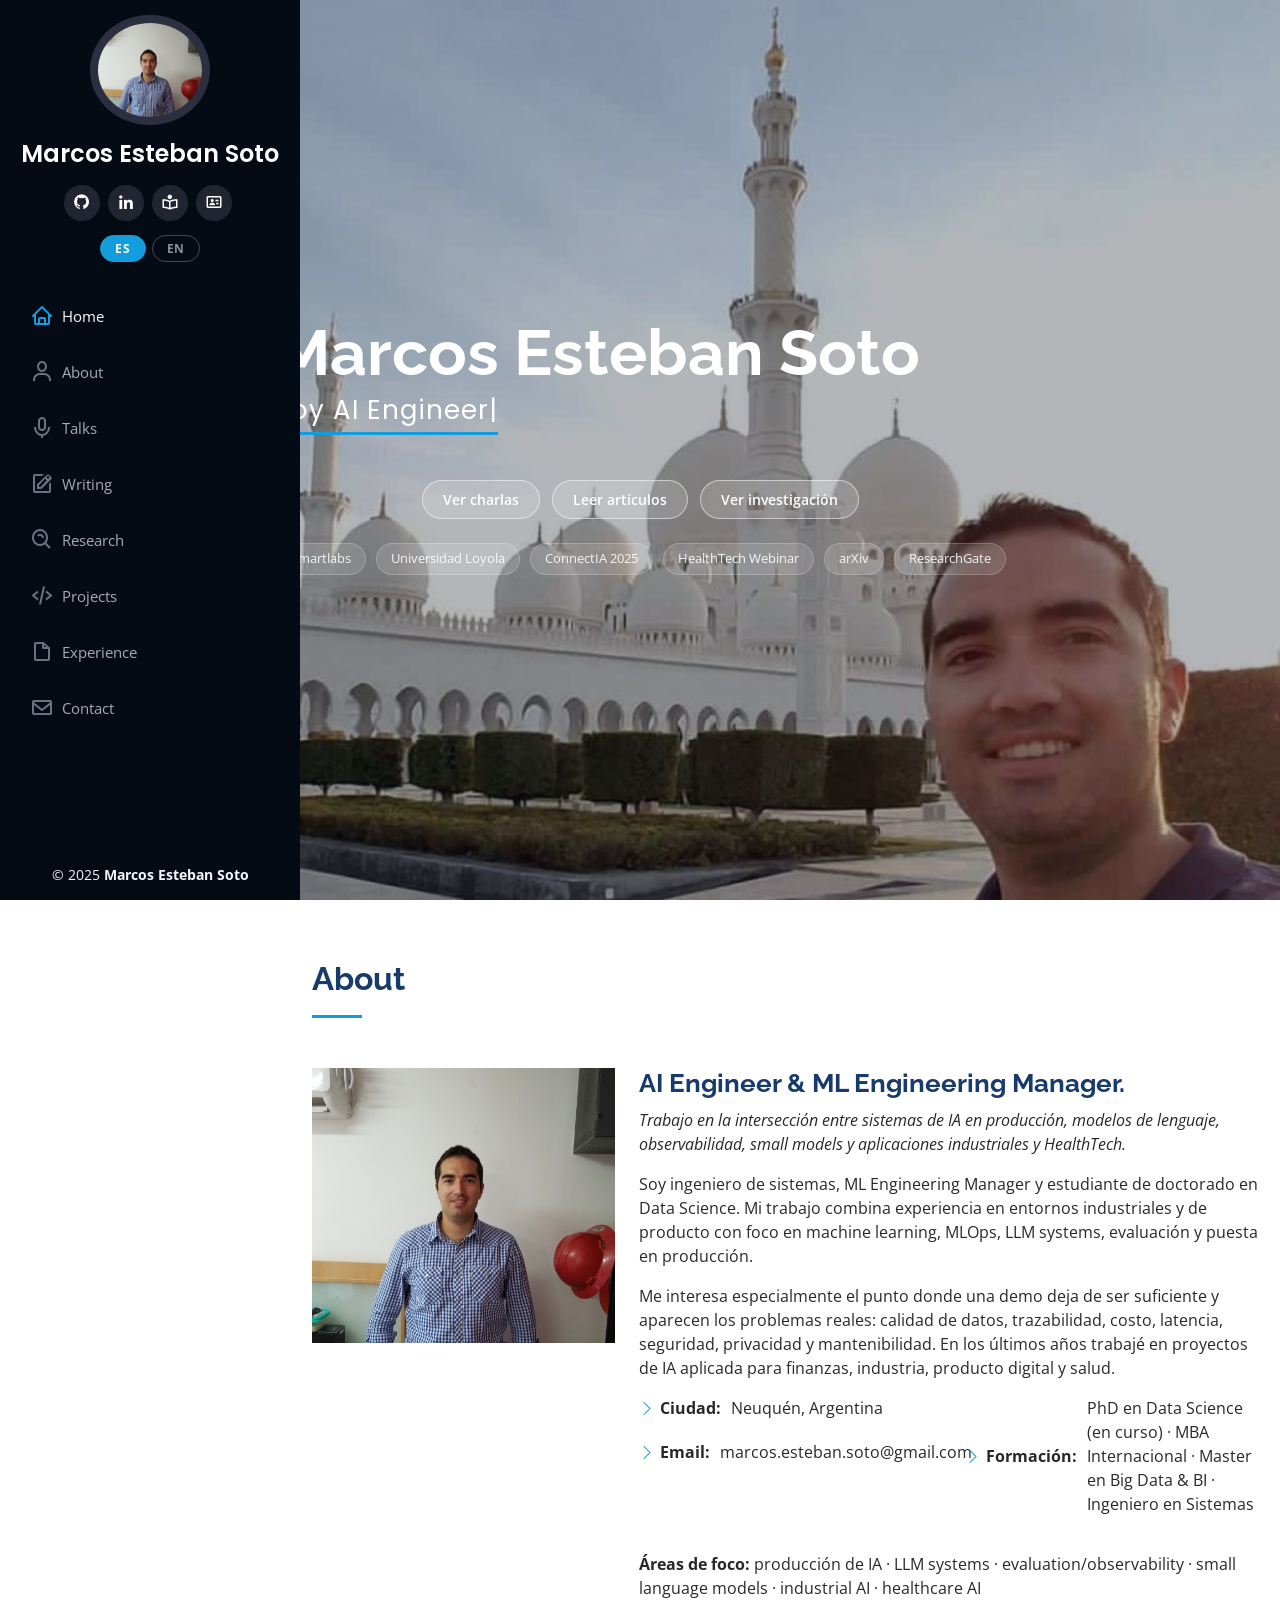
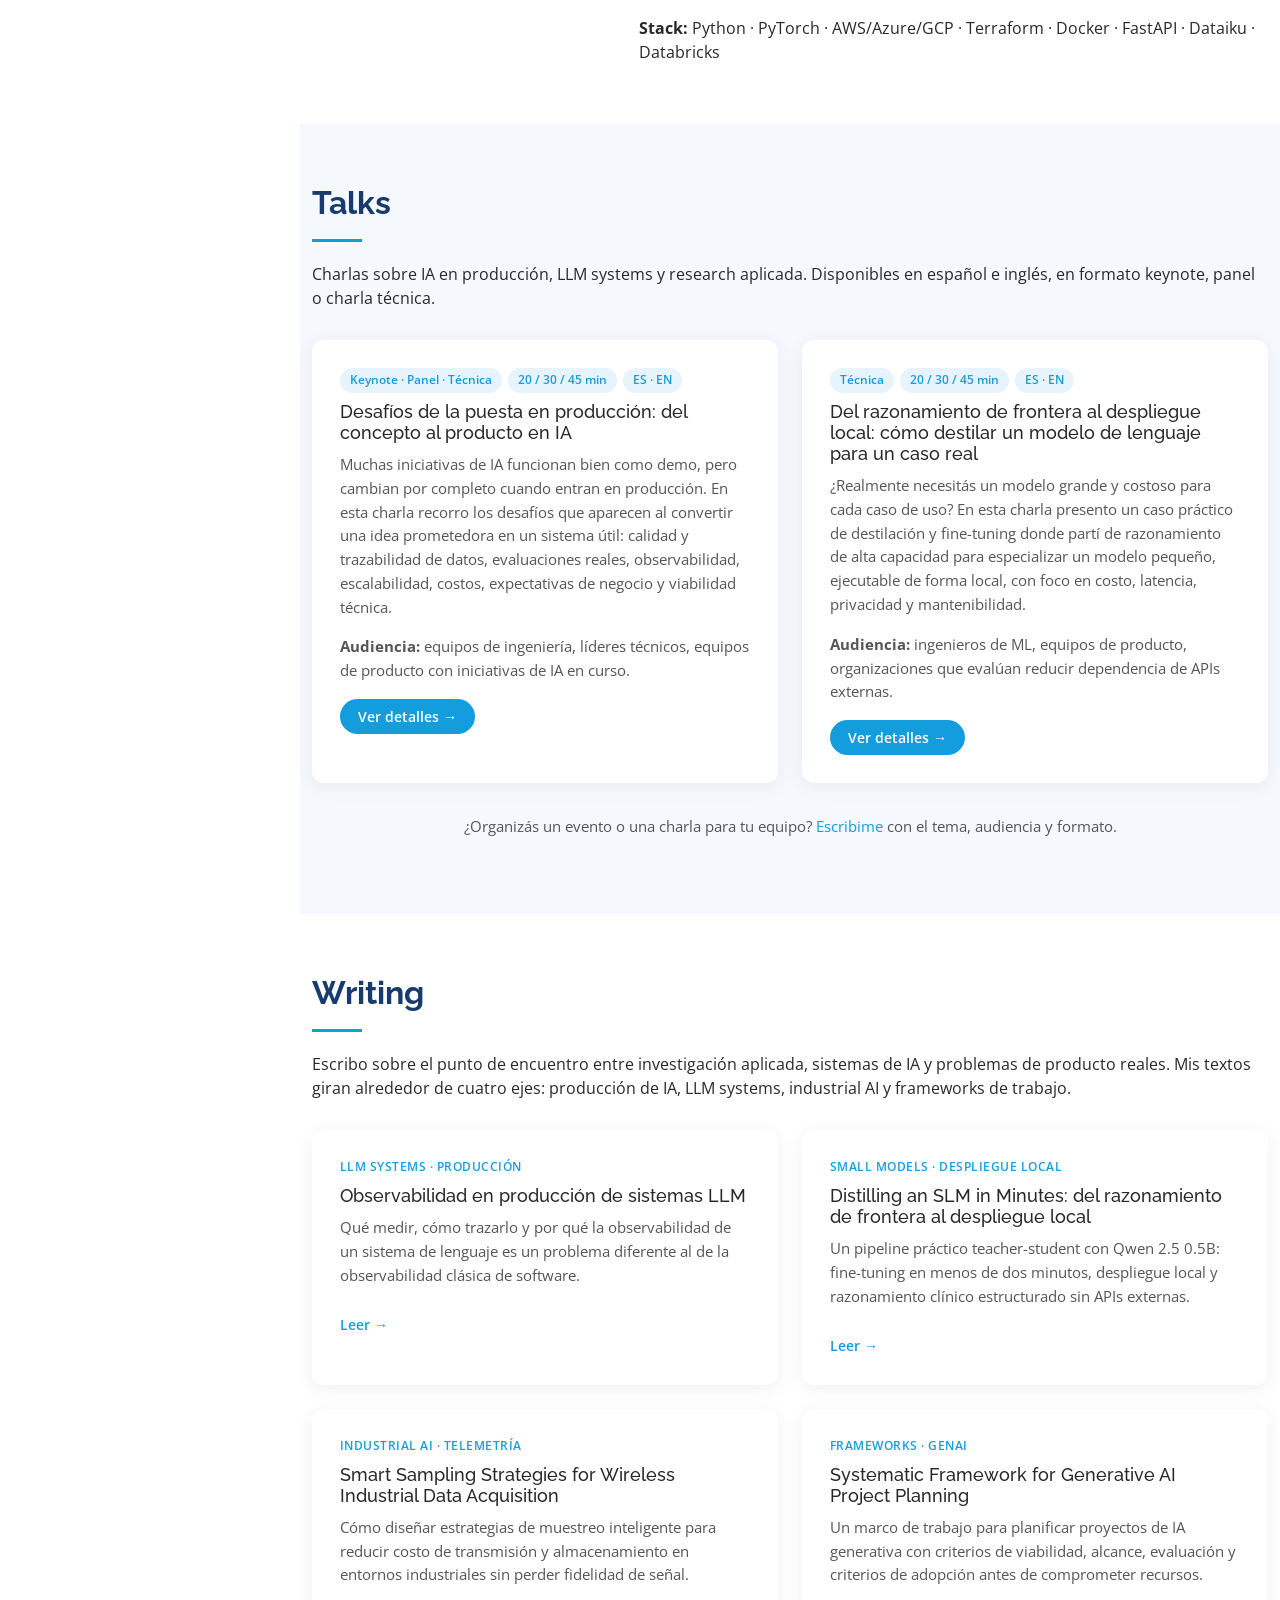
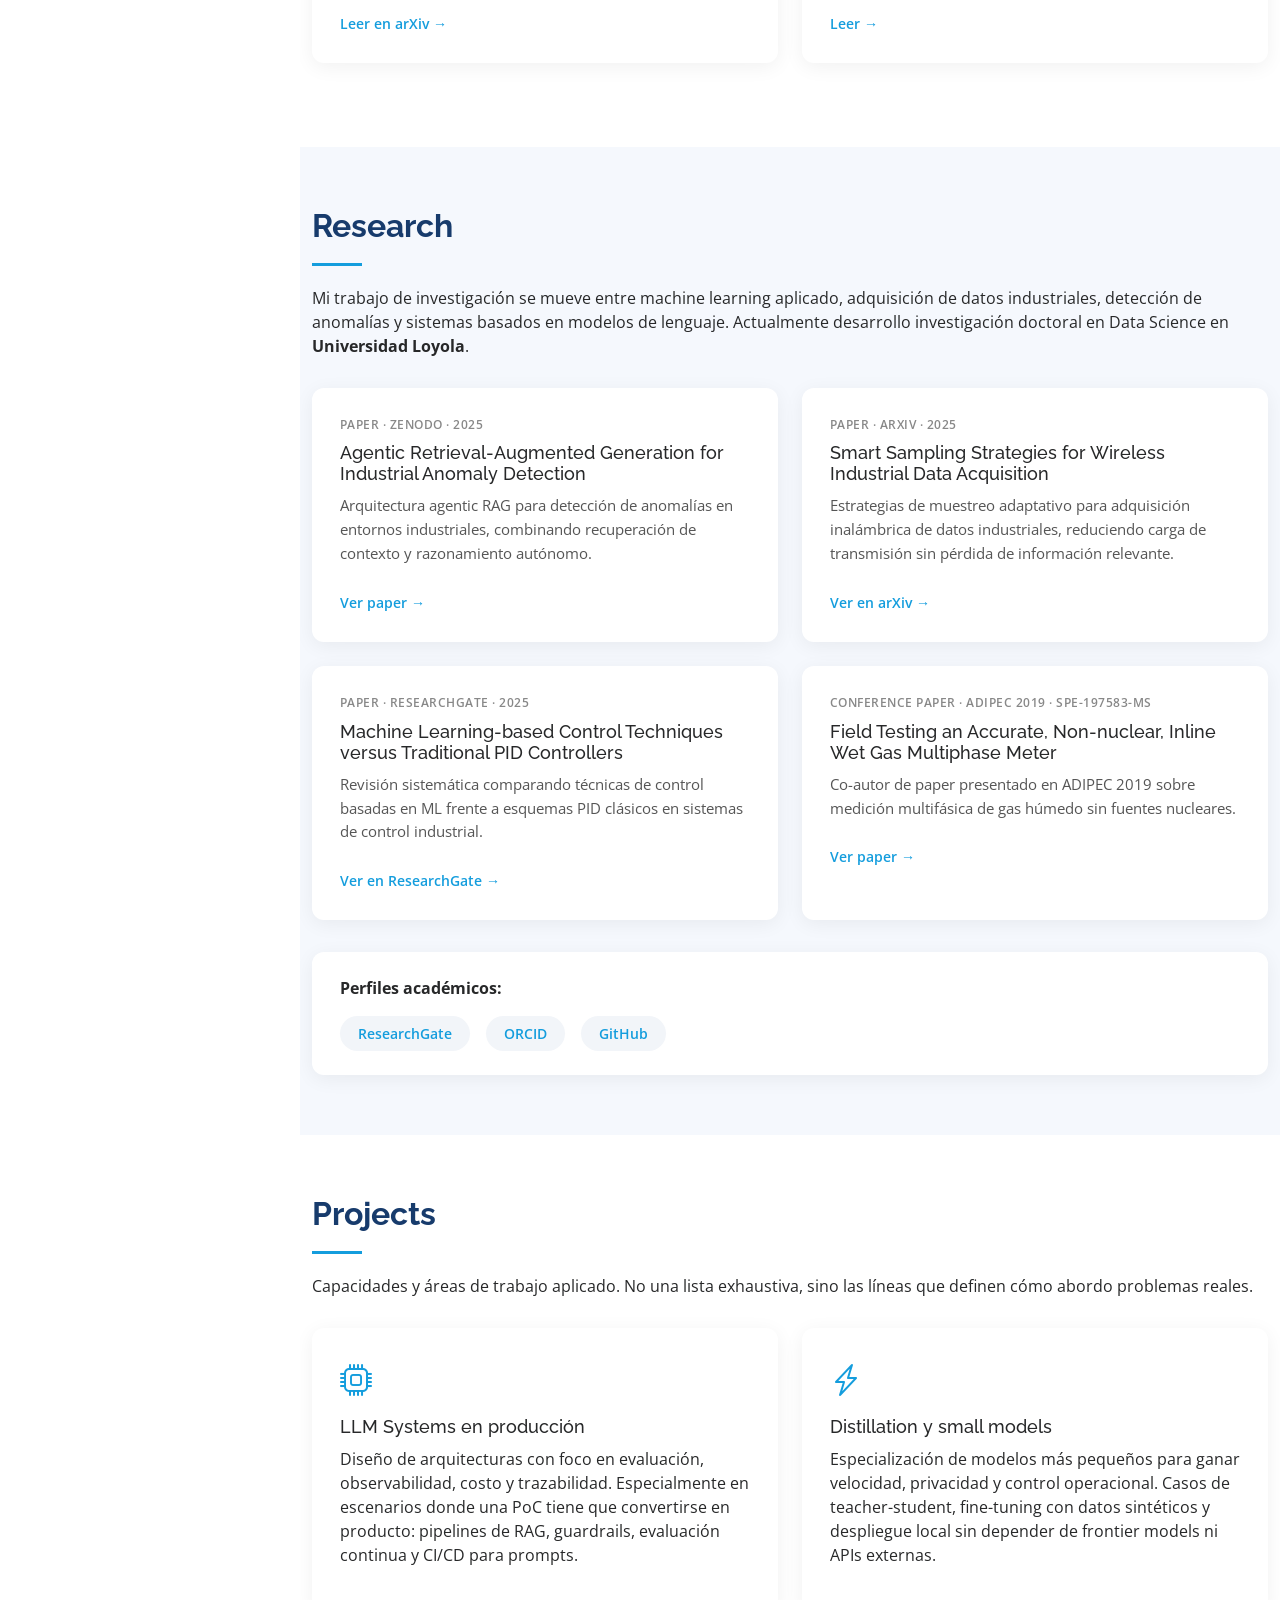
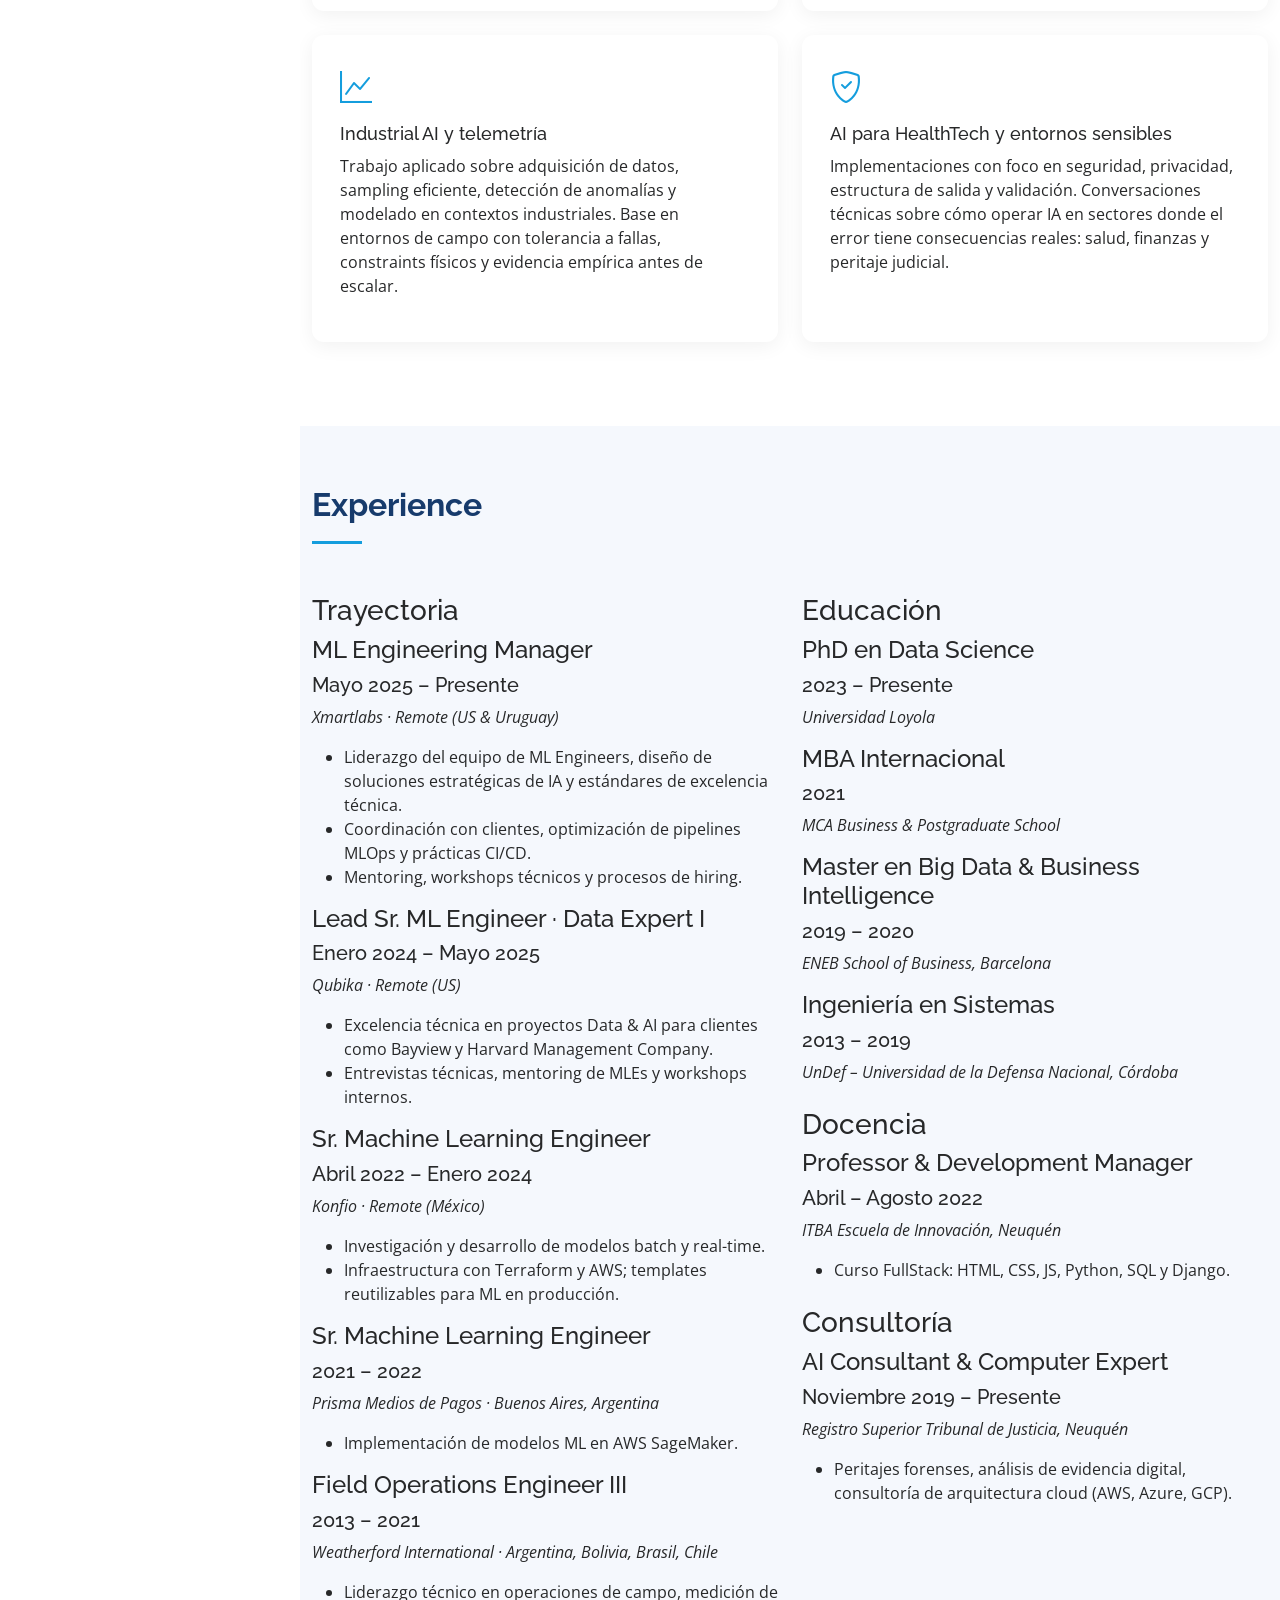
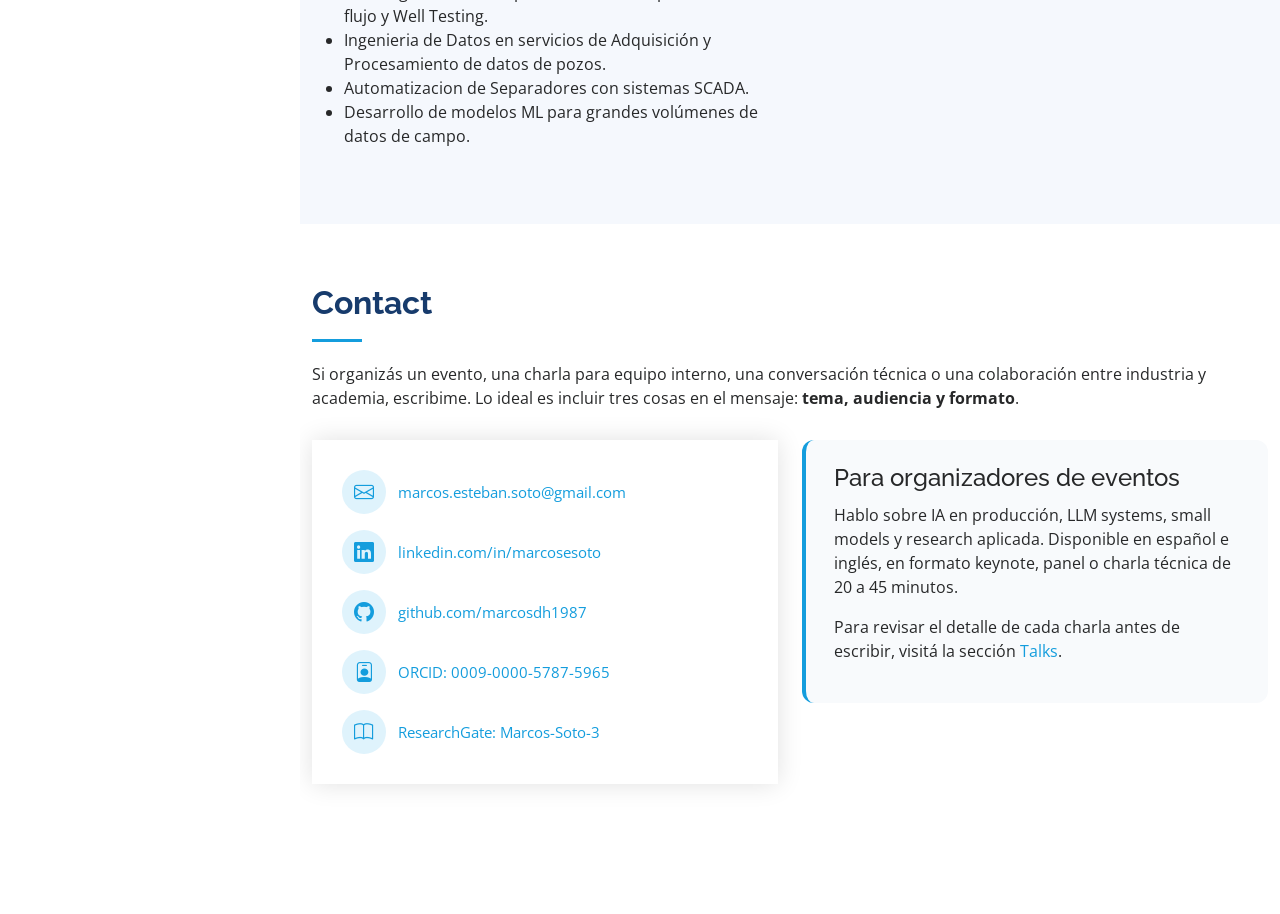
==== commit aaab75a6: "Add: wft experience" ====
--- a/index.html
+++ b/index.html
@@ -6,13 +6,16 @@
   <meta content="width=device-width, initial-scale=1.0" name="viewport">
 
   <title>Marcos Soto | AI Engineer, Speaker &amp; PhD Researcher</title>
-  <meta name="description" content="Professional site of Marcos Soto: talks, writing, research and projects on production AI, LLM systems, small models, observability and industrial AI.">
-  <meta name="keywords" content="AI engineer, speaker, PhD researcher, LLM systems, MLOps, observability, small models, distillation, industrial AI, HealthTech">
+  <meta name="description"
+    content="Professional site of Marcos Soto: talks, writing, research and projects on production AI, LLM systems, small models, observability and industrial AI.">
+  <meta name="keywords"
+    content="AI engineer, speaker, PhD researcher, LLM systems, MLOps, observability, small models, distillation, industrial AI, HealthTech">
   <link rel="canonical" href="https://marcosdh1987.github.io/cv/">
 
   <!-- Open Graph -->
   <meta property="og:title" content="Marcos Soto | AI Engineer, Speaker &amp; PhD Researcher">
-  <meta property="og:description" content="Talks, writing, research and projects on production AI, LLM systems and applied AI.">
+  <meta property="og:description"
+    content="Talks, writing, research and projects on production AI, LLM systems and applied AI.">
   <meta property="og:type" content="website">
   <meta property="og:url" content="https://marcosdh1987.github.io/cv/">
   <meta property="og:image" content="https://marcosdh1987.github.io/cv/assets/img/profile-img.jpg">
@@ -23,16 +26,18 @@
 
   <!-- Set lang before body renders to avoid FOUC -->
   <script>
-    (function() {
+    (function () {
       try {
         var l = localStorage.getItem('site-lang');
         document.documentElement.lang = (l === 'en' || l === 'es') ? l : 'es';
-      } catch (e) {}
+      } catch (e) { }
     })();
   </script>
 
   <!-- Google Fonts -->
-  <link href="https://fonts.googleapis.com/css?family=Open+Sans:300,300i,400,400i,600,600i,700,700i|Raleway:300,300i,400,400i,500,500i,600,600i,700,700i|Poppins:300,300i,400,400i,500,500i,600,600i,700,700i" rel="stylesheet">
+  <link
+    href="https://fonts.googleapis.com/css?family=Open+Sans:300,300i,400,400i,600,600i,700,700i|Raleway:300,300i,400,400i,500,500i,600,600i,700,700i|Poppins:300,300i,400,400i,500,500i,600,600i,700,700i"
+    rel="stylesheet">
 
   <!-- Vendor CSS Files -->
   <link href="assets/vendor/aos/aos.css" rel="stylesheet">
@@ -82,8 +87,10 @@
         <h1 class="text-light"><a href="index.html">Marcos Esteban Soto</a></h1>
         <div class="social-links mt-3 text-center">
           <a href="https://github.com/marcosdh1987" class="github" title="GitHub"><i class="bx bxl-github"></i></a>
-          <a href="https://www.linkedin.com/in/marcosesoto/" class="linkedin" title="LinkedIn"><i class="bx bxl-linkedin"></i></a>
-          <a href="https://www.researchgate.net/profile/Marcos-Soto-3" class="researchgate" title="ResearchGate"><i class="bx bx-book-reader"></i></a>
+          <a href="https://www.linkedin.com/in/marcosesoto/" class="linkedin" title="LinkedIn"><i
+              class="bx bxl-linkedin"></i></a>
+          <a href="https://www.researchgate.net/profile/Marcos-Soto-3" class="researchgate" title="ResearchGate"><i
+              class="bx bx-book-reader"></i></a>
           <a href="https://orcid.org/0009-0000-5787-5965" class="orcid" title="ORCID"><i class="bx bx-id-card"></i></a>
         </div>
         <div class="lang-switcher">
@@ -98,9 +105,12 @@
           <li><a href="#about" class="nav-link scrollto"><i class="bx bx-user"></i> <span>About</span></a></li>
           <li><a href="#talks" class="nav-link scrollto"><i class="bx bx-microphone"></i> <span>Talks</span></a></li>
           <li><a href="#writing" class="nav-link scrollto"><i class="bx bx-edit"></i> <span>Writing</span></a></li>
-          <li><a href="#research" class="nav-link scrollto"><i class="bx bx-search-alt"></i> <span>Research</span></a></li>
-          <li><a href="#projects" class="nav-link scrollto"><i class="bx bx-code-alt"></i> <span>Projects</span></a></li>
-          <li><a href="#experience" class="nav-link scrollto"><i class="bx bx-file-blank"></i> <span>Experience</span></a></li>
+          <li><a href="#research" class="nav-link scrollto"><i class="bx bx-search-alt"></i> <span>Research</span></a>
+          </li>
+          <li><a href="#projects" class="nav-link scrollto"><i class="bx bx-code-alt"></i> <span>Projects</span></a>
+          </li>
+          <li><a href="#experience" class="nav-link scrollto"><i class="bx bx-file-blank"></i>
+              <span>Experience</span></a></li>
           <li><a href="#contact" class="nav-link scrollto"><i class="bx bx-envelope"></i> <span>Contact</span></a></li>
         </ul>
       </nav><!-- .nav-menu -->
@@ -112,12 +122,16 @@
     <div class="hero-container" data-aos="fade-in">
       <h1>Marcos Esteban Soto</h1>
       <p>
-        <span class="lang-es">Soy </span><span class="lang-en">I'm </span><span class="typed" data-typed-items="AI Engineer,ML Engineering Manager,PhD Researcher,Speaker"></span>
+        <span class="lang-es">Soy </span><span class="lang-en">I'm </span><span class="typed"
+          data-typed-items="AI Engineer,ML Engineering Manager,PhD Researcher,Speaker"></span>
       </p>
       <div class="hero-cta mt-4">
-        <a href="#talks" class="btn-hero scrollto"><span class="lang-es">Ver charlas</span><span class="lang-en">View talks</span></a>
-        <a href="#writing" class="btn-hero scrollto"><span class="lang-es">Leer artículos</span><span class="lang-en">Read articles</span></a>
-        <a href="#research" class="btn-hero scrollto"><span class="lang-es">Ver investigación</span><span class="lang-en">View research</span></a>
+        <a href="#talks" class="btn-hero scrollto"><span class="lang-es">Ver charlas</span><span class="lang-en">View
+            talks</span></a>
+        <a href="#writing" class="btn-hero scrollto"><span class="lang-es">Leer artículos</span><span
+            class="lang-en">Read articles</span></a>
+        <a href="#research" class="btn-hero scrollto"><span class="lang-es">Ver investigación</span><span
+            class="lang-en">View research</span></a>
       </div>
       <div class="credibility-strip mt-4">
         <span>Xmartlabs</span>
@@ -148,30 +162,45 @@
             <h3>AI Engineer &amp; ML Engineering Manager.</h3>
 
             <div class="lang-es">
-              <p class="fst-italic">Trabajo en la intersección entre sistemas de IA en producción, modelos de lenguaje, observabilidad, small models y aplicaciones industriales y HealthTech.</p>
-              <p>Soy ingeniero de sistemas, ML Engineering Manager y estudiante de doctorado en Data Science. Mi trabajo combina experiencia en entornos industriales y de producto con foco en machine learning, MLOps, LLM systems, evaluación y puesta en producción.</p>
-              <p>Me interesa especialmente el punto donde una demo deja de ser suficiente y aparecen los problemas reales: calidad de datos, trazabilidad, costo, latencia, seguridad, privacidad y mantenibilidad. En los últimos años trabajé en proyectos de IA aplicada para finanzas, industria, producto digital y salud.</p>
+              <p class="fst-italic">Trabajo en la intersección entre sistemas de IA en producción, modelos de lenguaje,
+                observabilidad, small models y aplicaciones industriales y HealthTech.</p>
+              <p>Soy ingeniero de sistemas, ML Engineering Manager y estudiante de doctorado en Data Science. Mi trabajo
+                combina experiencia en entornos industriales y de producto con foco en machine learning, MLOps, LLM
+                systems, evaluación y puesta en producción.</p>
+              <p>Me interesa especialmente el punto donde una demo deja de ser suficiente y aparecen los problemas
+                reales: calidad de datos, trazabilidad, costo, latencia, seguridad, privacidad y mantenibilidad. En los
+                últimos años trabajé en proyectos de IA aplicada para finanzas, industria, producto digital y salud.</p>
             </div>
 
             <div class="lang-en">
-              <p class="fst-italic">I work at the intersection of production AI systems, language models, observability, small models and industrial and HealthTech applications.</p>
-              <p>I'm a systems engineer, ML Engineering Manager, and PhD student in Data Science. My work combines experience across industrial and product environments with a focus on machine learning, MLOps, LLM systems, evaluation, and production deployment.</p>
-              <p>I'm particularly interested in the point where a demo is no longer enough and real problems emerge: data quality, traceability, cost, latency, security, privacy, and maintainability. In recent years I've worked on applied AI projects across finance, industry, digital product, and healthcare.</p>
+              <p class="fst-italic">I work at the intersection of production AI systems, language models, observability,
+                small models and industrial and HealthTech applications.</p>
+              <p>I'm a systems engineer, ML Engineering Manager, and PhD student in Data Science. My work combines
+                experience across industrial and product environments with a focus on machine learning, MLOps, LLM
+                systems, evaluation, and production deployment.</p>
+              <p>I'm particularly interested in the point where a demo is no longer enough and real problems emerge:
+                data quality, traceability, cost, latency, security, privacy, and maintainability. In recent years I've
+                worked on applied AI projects across finance, industry, digital product, and healthcare.</p>
             </div>
 
             <div class="row mt-3">
               <div class="col-lg-6">
                 <ul>
-                  <li><i class="bi bi-chevron-right"></i> <strong><span class="lang-es">Ciudad:</span><span class="lang-en">City:</span></strong> <span>Neuquén, Argentina</span></li>
-                  <li><i class="bi bi-chevron-right"></i> <strong>Email:</strong> <span>marcos.esteban.soto@gmail.com</span></li>
+                  <li><i class="bi bi-chevron-right"></i> <strong><span class="lang-es">Ciudad:</span><span
+                        class="lang-en">City:</span></strong> <span>Neuquén, Argentina</span></li>
+                  <li><i class="bi bi-chevron-right"></i> <strong>Email:</strong>
+                    <span>marcos.esteban.soto@gmail.com</span>
+                  </li>
                 </ul>
               </div>
               <div class="col-lg-6">
                 <ul>
                   <li><i class="bi bi-chevron-right"></i>
                     <strong><span class="lang-es">Formación:</span><span class="lang-en">Education:</span></strong>
-                    <span class="lang-es">PhD en Data Science (en curso) · MBA Internacional · Master en Big Data &amp; BI · Ingeniero en Sistemas</span>
-                    <span class="lang-en">PhD in Data Science (in progress) · International MBA · Master in Big Data &amp; BI · Systems Engineer</span>
+                    <span class="lang-es">PhD en Data Science (en curso) · MBA Internacional · Master en Big Data &amp;
+                      BI · Ingeniero en Sistemas</span>
+                    <span class="lang-en">PhD in Data Science (in progress) · International MBA · Master in Big Data
+                      &amp; BI · Systems Engineer</span>
                   </li>
                 </ul>
               </div>
@@ -179,10 +208,13 @@
             <div class="mt-3">
               <p>
                 <strong><span class="lang-es">Áreas de foco:</span><span class="lang-en">Focus areas:</span></strong>
-                <span class="lang-es">producción de IA · LLM systems · evaluation/observability · small language models · industrial AI · healthcare AI</span>
-                <span class="lang-en">production AI · LLM systems · evaluation/observability · small language models · industrial AI · healthcare AI</span>
-              </p>
-              <p><strong>Stack:</strong> Python · PyTorch · AWS/Azure/GCP · Terraform · Docker · FastAPI · Dataiku · Databricks</p>
+                <span class="lang-es">producción de IA · LLM systems · evaluation/observability · small language models
+                  · industrial AI · healthcare AI</span>
+                <span class="lang-en">production AI · LLM systems · evaluation/observability · small language models ·
+                  industrial AI · healthcare AI</span>
+              </p>
+              <p><strong>Stack:</strong> Python · PyTorch · AWS/Azure/GCP · Terraform · Docker · FastAPI · Dataiku ·
+                Databricks</p>
             </div>
           </div>
         </div>
@@ -198,8 +230,10 @@
         <div class="section-title">
           <h2>Talks</h2>
           <p>
-            <span class="lang-es">Charlas sobre IA en producción, LLM systems y research aplicada. Disponibles en español e inglés, en formato keynote, panel o charla técnica.</span>
-            <span class="lang-en">Talks on production AI, LLM systems and applied research. Available in Spanish and English, as keynotes, panels or technical sessions.</span>
+            <span class="lang-es">Charlas sobre IA en producción, LLM systems y research aplicada. Disponibles en
+              español e inglés, en formato keynote, panel o charla técnica.</span>
+            <span class="lang-en">Talks on production AI, LLM systems and applied research. Available in Spanish and
+              English, as keynotes, panels or technical sessions.</span>
           </p>
         </div>
 
@@ -207,7 +241,8 @@
           <div class="col-lg-6 mb-4" data-aos="fade-up">
             <article class="talk-card">
               <div class="talk-meta mb-2">
-                <span class="talk-tag"><span class="lang-es">Keynote · Panel · Técnica</span><span class="lang-en">Keynote · Panel · Technical</span></span>
+                <span class="talk-tag"><span class="lang-es">Keynote · Panel · Técnica</span><span
+                    class="lang-en">Keynote · Panel · Technical</span></span>
                 <span class="talk-tag">20 / 30 / 45 min</span>
                 <span class="talk-tag">ES · EN</span>
               </div>
@@ -216,12 +251,20 @@
                 <span class="lang-en">Production challenges: from concept to product in AI</span>
               </h3>
               <div class="lang-es">
-                <p>Muchas iniciativas de IA funcionan bien como demo, pero cambian por completo cuando entran en producción. En esta charla recorro los desafíos que aparecen al convertir una idea prometedora en un sistema útil: calidad y trazabilidad de datos, evaluaciones reales, observabilidad, escalabilidad, costos, expectativas de negocio y viabilidad técnica.</p>
-                <p class="talk-audience"><strong>Audiencia:</strong> equipos de ingeniería, líderes técnicos, equipos de producto con iniciativas de IA en curso.</p>
+                <p>Muchas iniciativas de IA funcionan bien como demo, pero cambian por completo cuando entran en
+                  producción. En esta charla recorro los desafíos que aparecen al convertir una idea prometedora en un
+                  sistema útil: calidad y trazabilidad de datos, evaluaciones reales, observabilidad, escalabilidad,
+                  costos, expectativas de negocio y viabilidad técnica.</p>
+                <p class="talk-audience"><strong>Audiencia:</strong> equipos de ingeniería, líderes técnicos, equipos de
+                  producto con iniciativas de IA en curso.</p>
               </div>
               <div class="lang-en">
-                <p>Many AI initiatives look great as demos but change completely once they hit production. In this talk I walk through the challenges of turning a promising idea into a useful system: data quality and traceability, real evaluation, observability, scalability, cost, business expectations, and technical viability.</p>
-                <p class="talk-audience"><strong>Audience:</strong> engineering teams, technical leaders, and product teams with ongoing AI initiatives.</p>
+                <p>Many AI initiatives look great as demos but change completely once they hit production. In this talk
+                  I walk through the challenges of turning a promising idea into a useful system: data quality and
+                  traceability, real evaluation, observability, scalability, cost, business expectations, and technical
+                  viability.</p>
+                <p class="talk-audience"><strong>Audience:</strong> engineering teams, technical leaders, and product
+                  teams with ongoing AI initiatives.</p>
               </div>
               <div class="talk-links mt-3">
                 <a href="talks/production-ai.html" class="btn-talk">
@@ -239,16 +282,25 @@
                 <span class="talk-tag">ES · EN</span>
               </div>
               <h3>
-                <span class="lang-es">Del razonamiento de frontera al despliegue local: cómo destilar un modelo de lenguaje para un caso real</span>
-                <span class="lang-en">From frontier reasoning to local deployment: distilling a language model for a real use case</span>
+                <span class="lang-es">Del razonamiento de frontera al despliegue local: cómo destilar un modelo de
+                  lenguaje para un caso real</span>
+                <span class="lang-en">From frontier reasoning to local deployment: distilling a language model for a
+                  real use case</span>
               </h3>
               <div class="lang-es">
-                <p>¿Realmente necesitás un modelo grande y costoso para cada caso de uso? En esta charla presento un caso práctico de destilación y fine-tuning donde partí de razonamiento de alta capacidad para especializar un modelo pequeño, ejecutable de forma local, con foco en costo, latencia, privacidad y mantenibilidad.</p>
-                <p class="talk-audience"><strong>Audiencia:</strong> ingenieros de ML, equipos de producto, organizaciones que evalúan reducir dependencia de APIs externas.</p>
+                <p>¿Realmente necesitás un modelo grande y costoso para cada caso de uso? En esta charla presento un
+                  caso práctico de destilación y fine-tuning donde partí de razonamiento de alta capacidad para
+                  especializar un modelo pequeño, ejecutable de forma local, con foco en costo, latencia, privacidad y
+                  mantenibilidad.</p>
+                <p class="talk-audience"><strong>Audiencia:</strong> ingenieros de ML, equipos de producto,
+                  organizaciones que evalúan reducir dependencia de APIs externas.</p>
               </div>
               <div class="lang-en">
-                <p>Do you really need a big expensive model for every use case? This talk walks through a practical distillation and fine-tuning case, starting from high-capacity reasoning to specialize a small, locally-deployable model — with a focus on cost, latency, privacy, and maintainability.</p>
-                <p class="talk-audience"><strong>Audience:</strong> ML engineers, product teams, organizations looking to reduce reliance on external APIs.</p>
+                <p>Do you really need a big expensive model for every use case? This talk walks through a practical
+                  distillation and fine-tuning case, starting from high-capacity reasoning to specialize a small,
+                  locally-deployable model — with a focus on cost, latency, privacy, and maintainability.</p>
+                <p class="talk-audience"><strong>Audience:</strong> ML engineers, product teams, organizations looking
+                  to reduce reliance on external APIs.</p>
               </div>
               <div class="talk-links mt-3">
                 <a href="talks/distillation-local-llm.html" class="btn-talk">
@@ -262,8 +314,10 @@
         <div class="row mt-2">
           <div class="col-12 text-center" data-aos="fade-up">
             <p class="talk-contact-cta">
-              <span class="lang-es">¿Organizás un evento o una charla para tu equipo? <a href="#contact">Escribime</a> con el tema, audiencia y formato.</span>
-              <span class="lang-en">Organizing an event or internal talk? <a href="#contact">Get in touch</a> with topic, audience and format.</span>
+              <span class="lang-es">¿Organizás un evento o una charla para tu equipo? <a href="#contact">Escribime</a>
+                con el tema, audiencia y formato.</span>
+              <span class="lang-en">Organizing an event or internal talk? <a href="#contact">Get in touch</a> with
+                topic, audience and format.</span>
             </p>
           </div>
         </div>
@@ -279,8 +333,12 @@
         <div class="section-title">
           <h2>Writing</h2>
           <p>
-            <span class="lang-es">Escribo sobre el punto de encuentro entre investigación aplicada, sistemas de IA y problemas de producto reales. Mis textos giran alrededor de cuatro ejes: producción de IA, LLM systems, industrial AI y frameworks de trabajo.</span>
-            <span class="lang-en">I write about the intersection of applied research, AI systems, and real product problems. My writing centers on four axes: production AI, LLM systems, industrial AI, and working frameworks.</span>
+            <span class="lang-es">Escribo sobre el punto de encuentro entre investigación aplicada, sistemas de IA y
+              problemas de producto reales. Mis textos giran alrededor de cuatro ejes: producción de IA, LLM systems,
+              industrial AI y frameworks de trabajo.</span>
+            <span class="lang-en">I write about the intersection of applied research, AI systems, and real product
+              problems. My writing centers on four axes: production AI, LLM systems, industrial AI, and working
+              frameworks.</span>
           </p>
         </div>
 
@@ -288,14 +346,74 @@
 
           <div class="col-lg-6 mb-4" data-aos="fade-up">
             <article class="writing-card">
-              <div class="writing-tag mb-2"><span class="lang-es">LLM Systems · Producción</span><span class="lang-en">LLM Systems · Production</span></div>
+              <div class="writing-tag mb-2"><span class="lang-es">LLM Systems · Producción</span><span
+                  class="lang-en">LLM Systems · Production</span></div>
               <h3>
                 <span class="lang-es">Observabilidad en producción de sistemas LLM</span>
                 <span class="lang-en">Observability for LLM systems in production</span>
               </h3>
               <p>
-                <span class="lang-es">Qué medir, cómo trazarlo y por qué la observabilidad de un sistema de lenguaje es un problema diferente al de la observabilidad clásica de software.</span>
-                <span class="lang-en">What to measure, how to trace it, and why observability for language systems is a different problem from classical software observability.</span>
+                <span class="lang-es">Qué medir, cómo trazarlo y por qué la observabilidad de un sistema de lenguaje es
+                  un problema diferente al de la observabilidad clásica de software.</span>
+                <span class="lang-en">What to measure, how to trace it, and why observability for language systems is a
+                  different problem from classical software observability.</span>
+              </p>
+              <a href="https://www.linkedin.com/pulse/de-la-caja-negra-al-panel-control-una-metodolog%25C3%25ADa-trabajo-soto-rtlaf/"
+                target="_blank" rel="noopener" class="btn-writing">
+                <span class="lang-es">Leer &rarr;</span><span class="lang-en">Read &rarr;</span>
+              </a>
+            </article>
+          </div>
+
+          <div class="col-lg-6 mb-4" data-aos="fade-up" data-aos-delay="100">
+            <article class="writing-card">
+              <div class="writing-tag mb-2"><span class="lang-es">Small Models · Despliegue local</span><span
+                  class="lang-en">Small Models · Local deployment</span></div>
+              <h3>
+                <span class="lang-es">Distilling an SLM in Minutes: del razonamiento de frontera al despliegue
+                  local</span>
+                <span class="lang-en">Distilling an SLM in Minutes: from frontier reasoning to local deployment</span>
+              </h3>
+              <p>
+                <span class="lang-es">Un pipeline práctico teacher-student con Qwen 2.5 0.5B: fine-tuning en menos de
+                  dos minutos, despliegue local y razonamiento clínico estructurado sin APIs externas.</span>
+                <span class="lang-en">A practical teacher-student pipeline with Qwen 2.5 0.5B: fine-tuning in under two
+                  minutes, local deployment, and structured clinical reasoning without external APIs.</span>
+              </p>
+              <a href="https://www.linkedin.com/pulse/distilling-slm-minutes-from-high-level-reasoning-local-soto-egc8f/"
+                target="_blank" rel="noopener" class="btn-writing">
+                <span class="lang-es">Leer &rarr;</span><span class="lang-en">Read &rarr;</span>
+              </a>
+            </article>
+          </div>
+
+          <div class="col-lg-6 mb-4" data-aos="fade-up">
+            <article class="writing-card">
+              <div class="writing-tag mb-2"><span class="lang-es">Industrial AI · Telemetría</span><span
+                  class="lang-en">Industrial AI · Telemetry</span></div>
+              <h3>Smart Sampling Strategies for Wireless Industrial Data Acquisition</h3>
+              <p>
+                <span class="lang-es">Cómo diseñar estrategias de muestreo inteligente para reducir costo de transmisión
+                  y almacenamiento en entornos industriales sin perder fidelidad de señal.</span>
+                <span class="lang-en">How to design smart sampling strategies to reduce transmission and storage cost in
+                  industrial environments without losing signal fidelity.</span>
+              </p>
+              <a href="https://doi.org/10.48550/arXiv.2502.17454" target="_blank" rel="noopener" class="btn-writing">
+                <span class="lang-es">Leer en arXiv &rarr;</span><span class="lang-en">Read on arXiv &rarr;</span>
+              </a>
+            </article>
+          </div>
+
+          <div class="col-lg-6 mb-4" data-aos="fade-up" data-aos-delay="100">
+            <article class="writing-card">
+              <div class="writing-tag mb-2"><span class="lang-es">Frameworks · GenAI</span><span
+                  class="lang-en">Frameworks · GenAI</span></div>
+              <h3>Systematic Framework for Generative AI Project Planning</h3>
+              <p>
+                <span class="lang-es">Un marco de trabajo para planificar proyectos de IA generativa con criterios de
+                  viabilidad, alcance, evaluación y criterios de adopción antes de comprometer recursos.</span>
+                <span class="lang-en">A framework for planning generative AI projects with feasibility, scope,
+                  evaluation, and adoption criteria before committing resources.</span>
               </p>
               <a href="https://www.linkedin.com/in/marcosesoto/" target="_blank" rel="noopener" class="btn-writing">
                 <span class="lang-es">Leer &rarr;</span><span class="lang-en">Read &rarr;</span>
@@ -303,51 +421,6 @@
             </article>
           </div>
 
-          <div class="col-lg-6 mb-4" data-aos="fade-up" data-aos-delay="100">
-            <article class="writing-card">
-              <div class="writing-tag mb-2"><span class="lang-es">Small Models · Despliegue local</span><span class="lang-en">Small Models · Local deployment</span></div>
-              <h3>
-                <span class="lang-es">Distilling an SLM in Minutes: del razonamiento de frontera al despliegue local</span>
-                <span class="lang-en">Distilling an SLM in Minutes: from frontier reasoning to local deployment</span>
-              </h3>
-              <p>
-                <span class="lang-es">Un pipeline práctico teacher-student con Qwen 2.5 0.5B: fine-tuning en menos de dos minutos, despliegue local y razonamiento clínico estructurado sin APIs externas.</span>
-                <span class="lang-en">A practical teacher-student pipeline with Qwen 2.5 0.5B: fine-tuning in under two minutes, local deployment, and structured clinical reasoning without external APIs.</span>
-              </p>
-              <a href="https://www.linkedin.com/in/marcosesoto/" target="_blank" rel="noopener" class="btn-writing">
-                <span class="lang-es">Leer &rarr;</span><span class="lang-en">Read &rarr;</span>
-              </a>
-            </article>
-          </div>
-
-          <div class="col-lg-6 mb-4" data-aos="fade-up">
-            <article class="writing-card">
-              <div class="writing-tag mb-2"><span class="lang-es">Industrial AI · Telemetría</span><span class="lang-en">Industrial AI · Telemetry</span></div>
-              <h3>Smart Sampling Strategies for Wireless Industrial Data Acquisition</h3>
-              <p>
-                <span class="lang-es">Cómo diseñar estrategias de muestreo inteligente para reducir costo de transmisión y almacenamiento en entornos industriales sin perder fidelidad de señal.</span>
-                <span class="lang-en">How to design smart sampling strategies to reduce transmission and storage cost in industrial environments without losing signal fidelity.</span>
-              </p>
-              <a href="https://doi.org/10.48550/arXiv.2502.17454" target="_blank" rel="noopener" class="btn-writing">
-                <span class="lang-es">Leer en arXiv &rarr;</span><span class="lang-en">Read on arXiv &rarr;</span>
-              </a>
-            </article>
-          </div>
-
-          <div class="col-lg-6 mb-4" data-aos="fade-up" data-aos-delay="100">
-            <article class="writing-card">
-              <div class="writing-tag mb-2"><span class="lang-es">Frameworks · GenAI</span><span class="lang-en">Frameworks · GenAI</span></div>
-              <h3>Systematic Framework for Generative AI Project Planning</h3>
-              <p>
-                <span class="lang-es">Un marco de trabajo para planificar proyectos de IA generativa con criterios de viabilidad, alcance, evaluación y criterios de adopción antes de comprometer recursos.</span>
-                <span class="lang-en">A framework for planning generative AI projects with feasibility, scope, evaluation, and adoption criteria before committing resources.</span>
-              </p>
-              <a href="https://www.linkedin.com/in/marcosesoto/" target="_blank" rel="noopener" class="btn-writing">
-                <span class="lang-es">Leer &rarr;</span><span class="lang-en">Read &rarr;</span>
-              </a>
-            </article>
-          </div>
-
         </div>
 
       </div>
@@ -361,8 +434,12 @@
         <div class="section-title">
           <h2>Research</h2>
           <p>
-            <span class="lang-es">Mi trabajo de investigación se mueve entre machine learning aplicado, adquisición de datos industriales, detección de anomalías y sistemas basados en modelos de lenguaje. Actualmente desarrollo investigación doctoral en Data Science en <strong>Universidad Loyola</strong>.</span>
-            <span class="lang-en">My research sits between applied machine learning, industrial data acquisition, anomaly detection, and language-model-based systems. I'm currently pursuing doctoral research in Data Science at <strong>Universidad Loyola</strong>.</span>
+            <span class="lang-es">Mi trabajo de investigación se mueve entre machine learning aplicado, adquisición de
+              datos industriales, detección de anomalías y sistemas basados en modelos de lenguaje. Actualmente
+              desarrollo investigación doctoral en Data Science en <strong>Universidad Loyola</strong>.</span>
+            <span class="lang-en">My research sits between applied machine learning, industrial data acquisition,
+              anomaly detection, and language-model-based systems. I'm currently pursuing doctoral research in Data
+              Science at <strong>Universidad Loyola</strong>.</span>
           </p>
         </div>
 
@@ -373,8 +450,10 @@
               <div class="research-type mb-2">Paper · Zenodo · 2025</div>
               <h3>Agentic Retrieval-Augmented Generation for Industrial Anomaly Detection</h3>
               <p>
-                <span class="lang-es">Arquitectura agentic RAG para detección de anomalías en entornos industriales, combinando recuperación de contexto y razonamiento autónomo.</span>
-                <span class="lang-en">Agentic RAG architecture for anomaly detection in industrial environments, combining context retrieval and autonomous reasoning.</span>
+                <span class="lang-es">Arquitectura agentic RAG para detección de anomalías en entornos industriales,
+                  combinando recuperación de contexto y razonamiento autónomo.</span>
+                <span class="lang-en">Agentic RAG architecture for anomaly detection in industrial environments,
+                  combining context retrieval and autonomous reasoning.</span>
               </p>
               <a href="https://doi.org/10.5281/zenodo.15121938" target="_blank" rel="noopener" class="btn-research">
                 <span class="lang-es">Ver paper &rarr;</span><span class="lang-en">View paper &rarr;</span>
@@ -387,8 +466,10 @@
               <div class="research-type mb-2">Paper · arXiv · 2025</div>
               <h3>Smart Sampling Strategies for Wireless Industrial Data Acquisition</h3>
               <p>
-                <span class="lang-es">Estrategias de muestreo adaptativo para adquisición inalámbrica de datos industriales, reduciendo carga de transmisión sin pérdida de información relevante.</span>
-                <span class="lang-en">Adaptive sampling strategies for wireless industrial data acquisition, reducing transmission load without losing relevant information.</span>
+                <span class="lang-es">Estrategias de muestreo adaptativo para adquisición inalámbrica de datos
+                  industriales, reduciendo carga de transmisión sin pérdida de información relevante.</span>
+                <span class="lang-en">Adaptive sampling strategies for wireless industrial data acquisition, reducing
+                  transmission load without losing relevant information.</span>
               </p>
               <a href="https://doi.org/10.48550/arXiv.2502.17454" target="_blank" rel="noopener" class="btn-research">
                 <span class="lang-es">Ver en arXiv &rarr;</span><span class="lang-en">View on arXiv &rarr;</span>
@@ -401,11 +482,15 @@
               <div class="research-type mb-2">Paper · ResearchGate · 2025</div>
               <h3>Machine Learning-based Control Techniques versus Traditional PID Controllers</h3>
               <p>
-                <span class="lang-es">Revisión sistemática comparando técnicas de control basadas en ML frente a esquemas PID clásicos en sistemas de control industrial.</span>
-                <span class="lang-en">A systematic review comparing ML-based control techniques against classical PID schemes in industrial control systems.</span>
-              </p>
-              <a href="https://www.researchgate.net/profile/Marcos-Soto-3" target="_blank" rel="noopener" class="btn-research">
-                <span class="lang-es">Ver en ResearchGate &rarr;</span><span class="lang-en">View on ResearchGate &rarr;</span>
+                <span class="lang-es">Revisión sistemática comparando técnicas de control basadas en ML frente a
+                  esquemas PID clásicos en sistemas de control industrial.</span>
+                <span class="lang-en">A systematic review comparing ML-based control techniques against classical PID
+                  schemes in industrial control systems.</span>
+              </p>
+              <a href="https://www.researchgate.net/profile/Marcos-Soto-3" target="_blank" rel="noopener"
+                class="btn-research">
+                <span class="lang-es">Ver en ResearchGate &rarr;</span><span class="lang-en">View on ResearchGate
+                  &rarr;</span>
               </a>
             </article>
           </div>
@@ -415,8 +500,10 @@
               <div class="research-type mb-2">Conference Paper · ADIPEC 2019 · SPE-197583-MS</div>
               <h3>Field Testing an Accurate, Non-nuclear, Inline Wet Gas Multiphase Meter</h3>
               <p>
-                <span class="lang-es">Co-autor de paper presentado en ADIPEC 2019 sobre medición multifásica de gas húmedo sin fuentes nucleares.</span>
-                <span class="lang-en">Co-author of a paper presented at ADIPEC 2019 on non-nuclear wet-gas multiphase measurement.</span>
+                <span class="lang-es">Co-autor de paper presentado en ADIPEC 2019 sobre medición multifásica de gas
+                  húmedo sin fuentes nucleares.</span>
+                <span class="lang-en">Co-author of a paper presented at ADIPEC 2019 on non-nuclear wet-gas multiphase
+                  measurement.</span>
               </p>
               <a href="https://doi.org/10.2118/197583-MS" target="_blank" rel="noopener" class="btn-research">
                 <span class="lang-es">Ver paper &rarr;</span><span class="lang-en">View paper &rarr;</span>
@@ -429,10 +516,13 @@
         <div class="row mt-2">
           <div class="col-12" data-aos="fade-up">
             <div class="research-profiles">
-              <p><strong><span class="lang-es">Perfiles académicos:</span><span class="lang-en">Academic profiles:</span></strong></p>
+              <p><strong><span class="lang-es">Perfiles académicos:</span><span class="lang-en">Academic
+                    profiles:</span></strong></p>
               <div class="d-flex flex-wrap gap-3 mt-2">
-                <a href="https://www.researchgate.net/profile/Marcos-Soto-3" target="_blank" rel="noopener" class="btn-profile">ResearchGate</a>
-                <a href="https://orcid.org/0009-0000-5787-5965" target="_blank" rel="noopener" class="btn-profile">ORCID</a>
+                <a href="https://www.researchgate.net/profile/Marcos-Soto-3" target="_blank" rel="noopener"
+                  class="btn-profile">ResearchGate</a>
+                <a href="https://orcid.org/0009-0000-5787-5965" target="_blank" rel="noopener"
+                  class="btn-profile">ORCID</a>
                 <a href="https://github.com/marcosdh1987" target="_blank" rel="noopener" class="btn-profile">GitHub</a>
               </div>
             </div>
@@ -450,8 +540,10 @@
         <div class="section-title">
           <h2>Projects</h2>
           <p>
-            <span class="lang-es">Capacidades y áreas de trabajo aplicado. No una lista exhaustiva, sino las líneas que definen cómo abordo problemas reales.</span>
-            <span class="lang-en">Capabilities and areas of applied work. Not an exhaustive list, but the lines that define how I approach real problems.</span>
+            <span class="lang-es">Capacidades y áreas de trabajo aplicado. No una lista exhaustiva, sino las líneas que
+              definen cómo abordo problemas reales.</span>
+            <span class="lang-en">Capabilities and areas of applied work. Not an exhaustive list, but the lines that
+              define how I approach real problems.</span>
           </p>
         </div>
 
@@ -460,10 +552,15 @@
           <div class="col-lg-6 mb-4" data-aos="fade-up">
             <div class="project-card">
               <div class="project-icon"><i class="bi bi-cpu"></i></div>
-              <h3><span class="lang-es">LLM Systems en producción</span><span class="lang-en">LLM Systems in production</span></h3>
-              <p>
-                <span class="lang-es">Diseño de arquitecturas con foco en evaluación, observabilidad, costo y trazabilidad. Especialmente en escenarios donde una PoC tiene que convertirse en producto: pipelines de RAG, guardrails, evaluación continua y CI/CD para prompts.</span>
-                <span class="lang-en">Architecture design focused on evaluation, observability, cost, and traceability — especially for scenarios where a PoC must become a product: RAG pipelines, guardrails, continuous evaluation, and CI/CD for prompts.</span>
+              <h3><span class="lang-es">LLM Systems en producción</span><span class="lang-en">LLM Systems in
+                  production</span></h3>
+              <p>
+                <span class="lang-es">Diseño de arquitecturas con foco en evaluación, observabilidad, costo y
+                  trazabilidad. Especialmente en escenarios donde una PoC tiene que convertirse en producto: pipelines
+                  de RAG, guardrails, evaluación continua y CI/CD para prompts.</span>
+                <span class="lang-en">Architecture design focused on evaluation, observability, cost, and traceability —
+                  especially for scenarios where a PoC must become a product: RAG pipelines, guardrails, continuous
+                  evaluation, and CI/CD for prompts.</span>
               </p>
             </div>
           </div>
@@ -471,10 +568,15 @@
           <div class="col-lg-6 mb-4" data-aos="fade-up" data-aos-delay="100">
             <div class="project-card">
               <div class="project-icon"><i class="bi bi-lightning-charge"></i></div>
-              <h3><span class="lang-es">Distillation y small models</span><span class="lang-en">Distillation and small models</span></h3>
-              <p>
-                <span class="lang-es">Especialización de modelos más pequeños para ganar velocidad, privacidad y control operacional. Casos de teacher-student, fine-tuning con datos sintéticos y despliegue local sin depender de frontier models ni APIs externas.</span>
-                <span class="lang-en">Specializing smaller models to gain speed, privacy, and operational control. Teacher-student setups, fine-tuning with synthetic data, and local deployment without relying on frontier models or external APIs.</span>
+              <h3><span class="lang-es">Distillation y small models</span><span class="lang-en">Distillation and small
+                  models</span></h3>
+              <p>
+                <span class="lang-es">Especialización de modelos más pequeños para ganar velocidad, privacidad y control
+                  operacional. Casos de teacher-student, fine-tuning con datos sintéticos y despliegue local sin
+                  depender de frontier models ni APIs externas.</span>
+                <span class="lang-en">Specializing smaller models to gain speed, privacy, and operational control.
+                  Teacher-student setups, fine-tuning with synthetic data, and local deployment without relying on
+                  frontier models or external APIs.</span>
               </p>
             </div>
           </div>
@@ -482,10 +584,15 @@
           <div class="col-lg-6 mb-4" data-aos="fade-up">
             <div class="project-card">
               <div class="project-icon"><i class="bi bi-graph-up"></i></div>
-              <h3><span class="lang-es">Industrial AI y telemetría</span><span class="lang-en">Industrial AI and telemetry</span></h3>
-              <p>
-                <span class="lang-es">Trabajo aplicado sobre adquisición de datos, sampling eficiente, detección de anomalías y modelado en contextos industriales. Base en entornos de campo con tolerancia a fallas, constraints físicos y evidencia empírica antes de escalar.</span>
-                <span class="lang-en">Applied work on data acquisition, efficient sampling, anomaly detection, and modeling in industrial contexts. Grounded in field environments with fault tolerance, physical constraints, and empirical evidence before scaling.</span>
+              <h3><span class="lang-es">Industrial AI y telemetría</span><span class="lang-en">Industrial AI and
+                  telemetry</span></h3>
+              <p>
+                <span class="lang-es">Trabajo aplicado sobre adquisición de datos, sampling eficiente, detección de
+                  anomalías y modelado en contextos industriales. Base en entornos de campo con tolerancia a fallas,
+                  constraints físicos y evidencia empírica antes de escalar.</span>
+                <span class="lang-en">Applied work on data acquisition, efficient sampling, anomaly detection, and
+                  modeling in industrial contexts. Grounded in field environments with fault tolerance, physical
+                  constraints, and empirical evidence before scaling.</span>
               </p>
             </div>
           </div>
@@ -493,10 +600,15 @@
           <div class="col-lg-6 mb-4" data-aos="fade-up" data-aos-delay="100">
             <div class="project-card">
               <div class="project-icon"><i class="bi bi-shield-check"></i></div>
-              <h3><span class="lang-es">AI para HealthTech y entornos sensibles</span><span class="lang-en">AI for HealthTech and sensitive environments</span></h3>
-              <p>
-                <span class="lang-es">Implementaciones con foco en seguridad, privacidad, estructura de salida y validación. Conversaciones técnicas sobre cómo operar IA en sectores donde el error tiene consecuencias reales: salud, finanzas y peritaje judicial.</span>
-                <span class="lang-en">Implementations focused on security, privacy, structured output, and validation. Technical conversations on operating AI in sectors where errors have real consequences: healthcare, finance, and forensic expert work.</span>
+              <h3><span class="lang-es">AI para HealthTech y entornos sensibles</span><span class="lang-en">AI for
+                  HealthTech and sensitive environments</span></h3>
+              <p>
+                <span class="lang-es">Implementaciones con foco en seguridad, privacidad, estructura de salida y
+                  validación. Conversaciones técnicas sobre cómo operar IA en sectores donde el error tiene
+                  consecuencias reales: salud, finanzas y peritaje judicial.</span>
+                <span class="lang-en">Implementations focused on security, privacy, structured output, and validation.
+                  Technical conversations on operating AI in sectors where errors have real consequences: healthcare,
+                  finance, and forensic expert work.</span>
               </p>
             </div>
           </div>
@@ -525,14 +637,16 @@
               <p><em>Xmartlabs · Remote (US &amp; Uruguay)</em></p>
               <div class="lang-es">
                 <ul>
-                  <li>Liderazgo del equipo de ML Engineers, diseño de soluciones estratégicas de IA y estándares de excelencia técnica.</li>
+                  <li>Liderazgo del equipo de ML Engineers, diseño de soluciones estratégicas de IA y estándares de
+                    excelencia técnica.</li>
                   <li>Coordinación con clientes, optimización de pipelines MLOps y prácticas CI/CD.</li>
                   <li>Mentoring, workshops técnicos y procesos de hiring.</li>
                 </ul>
               </div>
               <div class="lang-en">
                 <ul>
-                  <li>Leading the ML Engineers team, designing strategic AI solutions and setting technical excellence standards.</li>
+                  <li>Leading the ML Engineers team, designing strategic AI solutions and setting technical excellence
+                    standards.</li>
                   <li>Coordinating with clients, optimizing MLOps pipelines and CI/CD practices.</li>
                   <li>Mentoring, technical workshops and hiring processes.</li>
                 </ul>
@@ -541,17 +655,20 @@
 
             <div class="resume-item">
               <h4>Lead Sr. ML Engineer · Data Expert I</h4>
-              <h5><span class="lang-es">Enero 2024 – Mayo 2025</span><span class="lang-en">January 2024 – May 2025</span></h5>
+              <h5><span class="lang-es">Enero 2024 – Mayo 2025</span><span class="lang-en">January 2024 – May
+                  2025</span></h5>
               <p><em>Qubika · Remote (US)</em></p>
               <div class="lang-es">
                 <ul>
-                  <li>Excelencia técnica en proyectos Data &amp; AI para clientes como Bayview y Harvard Management Company.</li>
+                  <li>Excelencia técnica en proyectos Data &amp; AI para clientes como Bayview y Harvard Management
+                    Company.</li>
                   <li>Entrevistas técnicas, mentoring de MLEs y workshops internos.</li>
                 </ul>
               </div>
               <div class="lang-en">
                 <ul>
-                  <li>Technical excellence in Data &amp; AI projects for clients like Bayview and Harvard Management Company.</li>
+                  <li>Technical excellence in Data &amp; AI projects for clients like Bayview and Harvard Management
+                    Company.</li>
                   <li>Technical interviews, MLE mentoring, and internal workshops.</li>
                 </ul>
               </div>
@@ -559,7 +676,8 @@
 
             <div class="resume-item">
               <h4>Sr. Machine Learning Engineer</h4>
-              <h5><span class="lang-es">Abril 2022 – Enero 2024</span><span class="lang-en">April 2022 – January 2024</span></h5>
+              <h5><span class="lang-es">Abril 2022 – Enero 2024</span><span class="lang-en">April 2022 – January
+                  2024</span></h5>
               <p><em>Konfio · Remote (<span class="lang-es">México</span><span class="lang-en">Mexico</span>)</em></p>
               <div class="lang-es">
                 <ul>
@@ -580,26 +698,35 @@
               <h5>2021 – 2022</h5>
               <p><em>Prisma Medios de Pagos · Buenos Aires, Argentina</em></p>
               <div class="lang-es">
-                <ul><li>Implementación de modelos ML en AWS SageMaker.</li></ul>
+                <ul>
+                  <li>Implementación de modelos ML en AWS SageMaker.</li>
+                </ul>
               </div>
               <div class="lang-en">
-                <ul><li>Deployed ML models on AWS SageMaker.</li></ul>
+                <ul>
+                  <li>Deployed ML models on AWS SageMaker.</li>
+                </ul>
               </div>
             </div>
 
             <div class="resume-item">
               <h4>Field Operations Engineer III</h4>
               <h5>2013 – 2021</h5>
-              <p><em>Weatherford International · Argentina, Bolivia, <span class="lang-es">Brasil</span><span class="lang-en">Brazil</span>, Chile</em></p>
+              <p><em>Weatherford International · Argentina, Bolivia, <span class="lang-es">Brasil</span><span
+                    class="lang-en">Brazil</span>, Chile</em></p>
               <div class="lang-es">
                 <ul>
-                  <li>Liderazgo técnico en operaciones de medición de flujo.</li>
+                  <li>Liderazgo técnico en operaciones de campo, medición de flujo y Well Testing.</li>
+                  <li>Ingenieria de Datos en servicios de Adquisición y Procesamiento de datos de pozos.</li>
+                  <li>Automatizacion de Separadores con sistemas SCADA.</li>
                   <li>Desarrollo de modelos ML para grandes volúmenes de datos de campo.</li>
                 </ul>
               </div>
               <div class="lang-en">
                 <ul>
-                  <li>Technical leadership in flow measurement operations.</li>
+                  <li>Technical leadership in field, flow measurement and well testing operations.</li>
+                  <li>Data Engineering in acquisition and processing of well data.</li>
+                  <li>Automation of Separators with SCADA systems.</li>
                   <li>Development of ML models for large volumes of field data.</li>
                 </ul>
               </div>
@@ -623,36 +750,56 @@
             </div>
 
             <div class="resume-item">
-              <h4><span class="lang-es">Master en Big Data &amp; Business Intelligence</span><span class="lang-en">Master in Big Data &amp; Business Intelligence</span></h4>
+              <h4><span class="lang-es">Master en Big Data &amp; Business Intelligence</span><span
+                  class="lang-en">Master in Big Data &amp; Business Intelligence</span></h4>
               <h5>2019 – 2020</h5>
               <p><em>ENEB School of Business, Barcelona</em></p>
             </div>
 
             <div class="resume-item">
-              <h4><span class="lang-es">Ingeniería en Sistemas</span><span class="lang-en">Bachelor in Systems Engineering</span></h4>
+              <h4><span class="lang-es">Ingeniería en Sistemas</span><span class="lang-en">Bachelor in Systems
+                  Engineering</span></h4>
               <h5>2013 – 2019</h5>
               <p><em>UnDef – Universidad de la Defensa Nacional, Córdoba</em></p>
             </div>
 
-            <h3 class="resume-title mt-4"><span class="lang-es">Docencia</span><span class="lang-en">Teaching</span></h3>
+            <h3 class="resume-title mt-4"><span class="lang-es">Docencia</span><span class="lang-en">Teaching</span>
+            </h3>
             <div class="resume-item">
               <h4>Professor &amp; Development Manager</h4>
               <h5><span class="lang-es">Abril – Agosto 2022</span><span class="lang-en">April – August 2022</span></h5>
               <p><em>ITBA Escuela de Innovación, Neuquén</em></p>
-              <div class="lang-es"><ul><li>Curso FullStack: HTML, CSS, JS, Python, SQL y Django.</li></ul></div>
-              <div class="lang-en"><ul><li>FullStack course: HTML, CSS, JS, Python, SQL and Django.</li></ul></div>
-            </div>
-
-            <h3 class="resume-title mt-4"><span class="lang-es">Consultoría</span><span class="lang-en">Consulting</span></h3>
+              <div class="lang-es">
+                <ul>
+                  <li>Curso FullStack: HTML, CSS, JS, Python, SQL y Django.</li>
+                </ul>
+              </div>
+              <div class="lang-en">
+                <ul>
+                  <li>FullStack course: HTML, CSS, JS, Python, SQL and Django.</li>
+                </ul>
+              </div>
+            </div>
+
+            <h3 class="resume-title mt-4"><span class="lang-es">Consultoría</span><span
+                class="lang-en">Consulting</span></h3>
             <div class="resume-item">
               <h4>AI Consultant &amp; Computer Expert</h4>
-              <h5><span class="lang-es">Noviembre 2019 – Presente</span><span class="lang-en">November 2019 – Present</span></h5>
-              <p><em><span class="lang-es">Registro Superior Tribunal de Justicia, Neuquén</span><span class="lang-en">Superior Court of Justice Registry, Neuquén</span></em></p>
+              <h5><span class="lang-es">Noviembre 2019 – Presente</span><span class="lang-en">November 2019 –
+                  Present</span></h5>
+              <p><em><span class="lang-es">Registro Superior Tribunal de Justicia, Neuquén</span><span
+                    class="lang-en">Superior Court of Justice Registry, Neuquén</span></em></p>
               <div class="lang-es">
-                <ul><li>Peritajes forenses, análisis de evidencia digital, consultoría de arquitectura cloud (AWS, Azure, GCP).</li></ul>
+                <ul>
+                  <li>Peritajes forenses, análisis de evidencia digital, consultoría de arquitectura cloud (AWS, Azure,
+                    GCP).</li>
+                </ul>
               </div>
               <div class="lang-en">
-                <ul><li>Forensic expertise, digital evidence analysis, cloud architecture consulting (AWS, Azure, GCP).</li></ul>
+                <ul>
+                  <li>Forensic expertise, digital evidence analysis, cloud architecture consulting (AWS, Azure, GCP).
+                  </li>
+                </ul>
               </div>
             </div>
 
@@ -670,8 +817,12 @@
         <div class="section-title">
           <h2>Contact</h2>
           <p>
-            <span class="lang-es">Si organizás un evento, una charla para equipo interno, una conversación técnica o una colaboración entre industria y academia, escribime. Lo ideal es incluir tres cosas en el mensaje: <strong>tema, audiencia y formato</strong>.</span>
-            <span class="lang-en">If you're organizing an event, an internal team talk, a technical conversation, or a collaboration between industry and academia, get in touch. Please include three things in your message: <strong>topic, audience, and format</strong>.</span>
+            <span class="lang-es">Si organizás un evento, una charla para equipo interno, una conversación técnica o una
+              colaboración entre industria y academia, escribime. Lo ideal es incluir tres cosas en el mensaje:
+              <strong>tema, audiencia y formato</strong>.</span>
+            <span class="lang-en">If you're organizing an event, an internal team talk, a technical conversation, or a
+              collaboration between industry and academia, get in touch. Please include three things in your message:
+              <strong>topic, audience, and format</strong>.</span>
           </p>
         </div>
 
@@ -684,7 +835,8 @@
               </div>
               <div class="contact-item mt-3">
                 <i class="bi bi-linkedin"></i>
-                <a href="https://www.linkedin.com/in/marcosesoto/" target="_blank" rel="noopener">linkedin.com/in/marcosesoto</a>
+                <a href="https://www.linkedin.com/in/marcosesoto/" target="_blank"
+                  rel="noopener">linkedin.com/in/marcosesoto</a>
               </div>
               <div class="contact-item mt-3">
                 <i class="bi bi-github"></i>
@@ -692,24 +844,31 @@
               </div>
               <div class="contact-item mt-3">
                 <i class="bi bi-person-badge"></i>
-                <a href="https://orcid.org/0009-0000-5787-5965" target="_blank" rel="noopener">ORCID: 0009-0000-5787-5965</a>
+                <a href="https://orcid.org/0009-0000-5787-5965" target="_blank" rel="noopener">ORCID:
+                  0009-0000-5787-5965</a>
               </div>
               <div class="contact-item mt-3">
                 <i class="bi bi-book"></i>
-                <a href="https://www.researchgate.net/profile/Marcos-Soto-3" target="_blank" rel="noopener">ResearchGate: Marcos-Soto-3</a>
+                <a href="https://www.researchgate.net/profile/Marcos-Soto-3" target="_blank"
+                  rel="noopener">ResearchGate: Marcos-Soto-3</a>
               </div>
             </div>
           </div>
           <div class="col-lg-6 mt-4 mt-lg-0" data-aos="fade-up">
             <div class="contact-note">
-              <h4><span class="lang-es">Para organizadores de eventos</span><span class="lang-en">For event organizers</span></h4>
+              <h4><span class="lang-es">Para organizadores de eventos</span><span class="lang-en">For event
+                  organizers</span></h4>
               <div class="lang-es">
-                <p>Hablo sobre IA en producción, LLM systems, small models y research aplicada. Disponible en español e inglés, en formato keynote, panel o charla técnica de 20 a 45 minutos.</p>
-                <p class="mt-2">Para revisar el detalle de cada charla antes de escribir, visitá la sección <a href="#talks">Talks</a>.</p>
+                <p>Hablo sobre IA en producción, LLM systems, small models y research aplicada. Disponible en español e
+                  inglés, en formato keynote, panel o charla técnica de 20 a 45 minutos.</p>
+                <p class="mt-2">Para revisar el detalle de cada charla antes de escribir, visitá la sección <a
+                    href="#talks">Talks</a>.</p>
               </div>
               <div class="lang-en">
-                <p>I speak on production AI, LLM systems, small models, and applied research. Available in Spanish and English, as keynotes, panels, or technical talks from 20 to 45 minutes.</p>
-                <p class="mt-2">To review each talk in detail before reaching out, visit the <a href="#talks">Talks</a> section.</p>
+                <p>I speak on production AI, LLM systems, small models, and applied research. Available in Spanish and
+                  English, as keynotes, panels, or technical talks from 20 to 45 minutes.</p>
+                <p class="mt-2">To review each talk in detail before reaching out, visit the <a href="#talks">Talks</a>
+                  section.</p>
               </div>
             </div>
           </div>
@@ -729,7 +888,8 @@
     </div>
   </footer><!-- End Footer -->
 
-  <a href="#" class="back-to-top d-flex align-items-center justify-content-center"><i class="bi bi-arrow-up-short"></i></a>
+  <a href="#" class="back-to-top d-flex align-items-center justify-content-center"><i
+      class="bi bi-arrow-up-short"></i></a>
 
   <!-- Vendor JS Files -->
   <script src="assets/vendor/purecounter/purecounter.js"></script>
@@ -746,4 +906,4 @@
 
 </body>
 
-</html>
+</html>
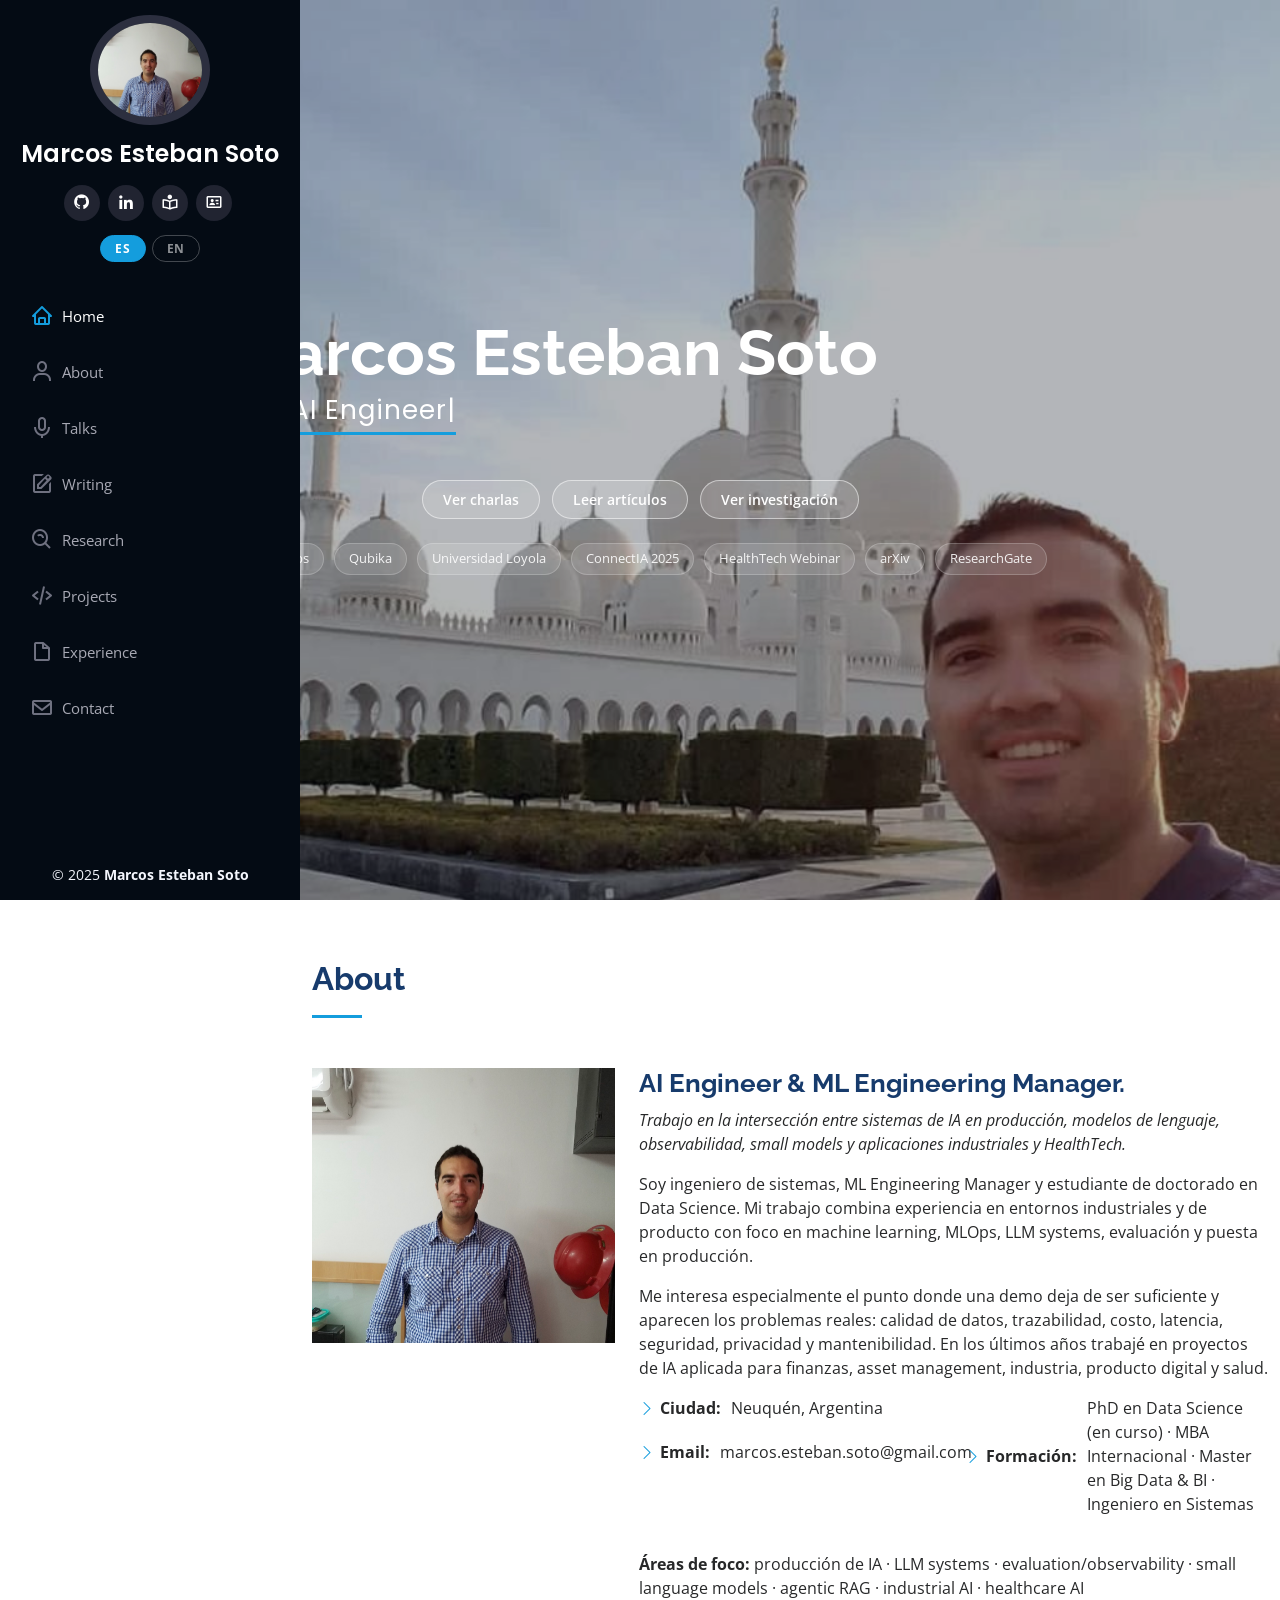
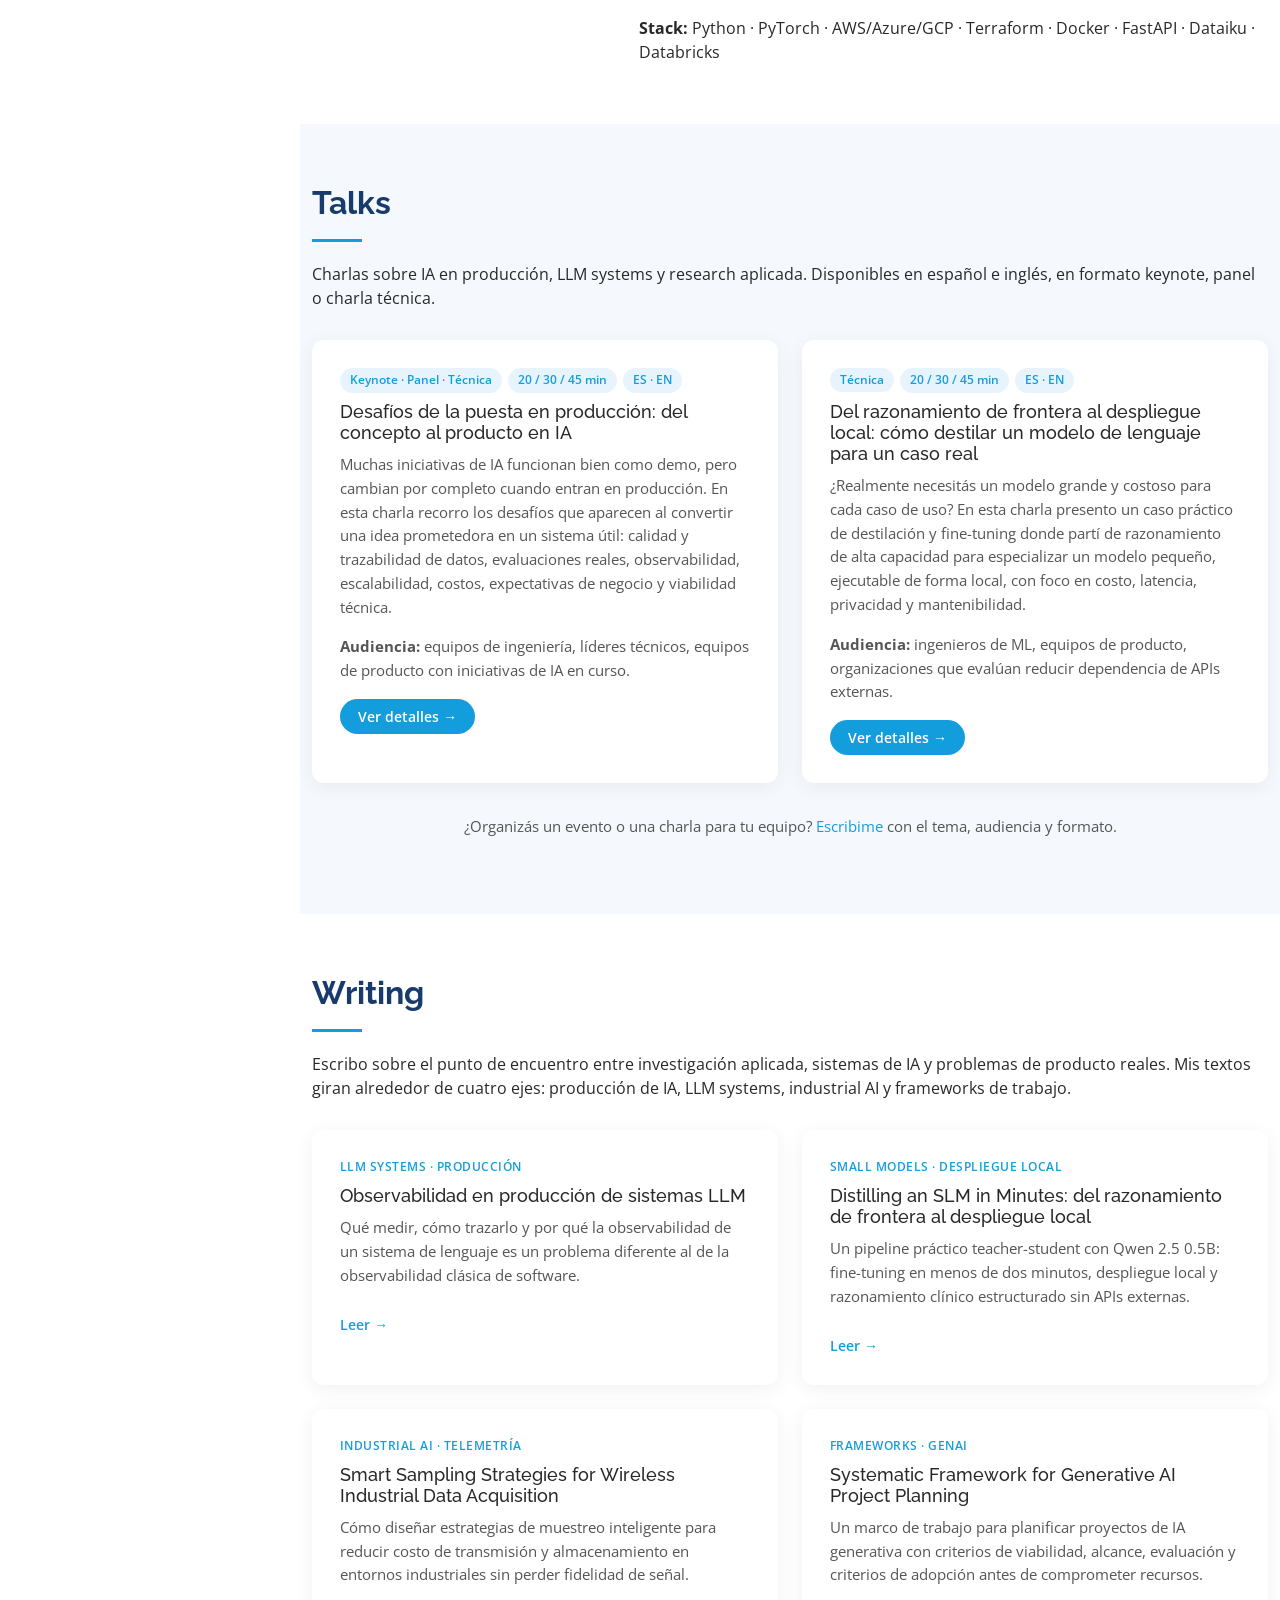
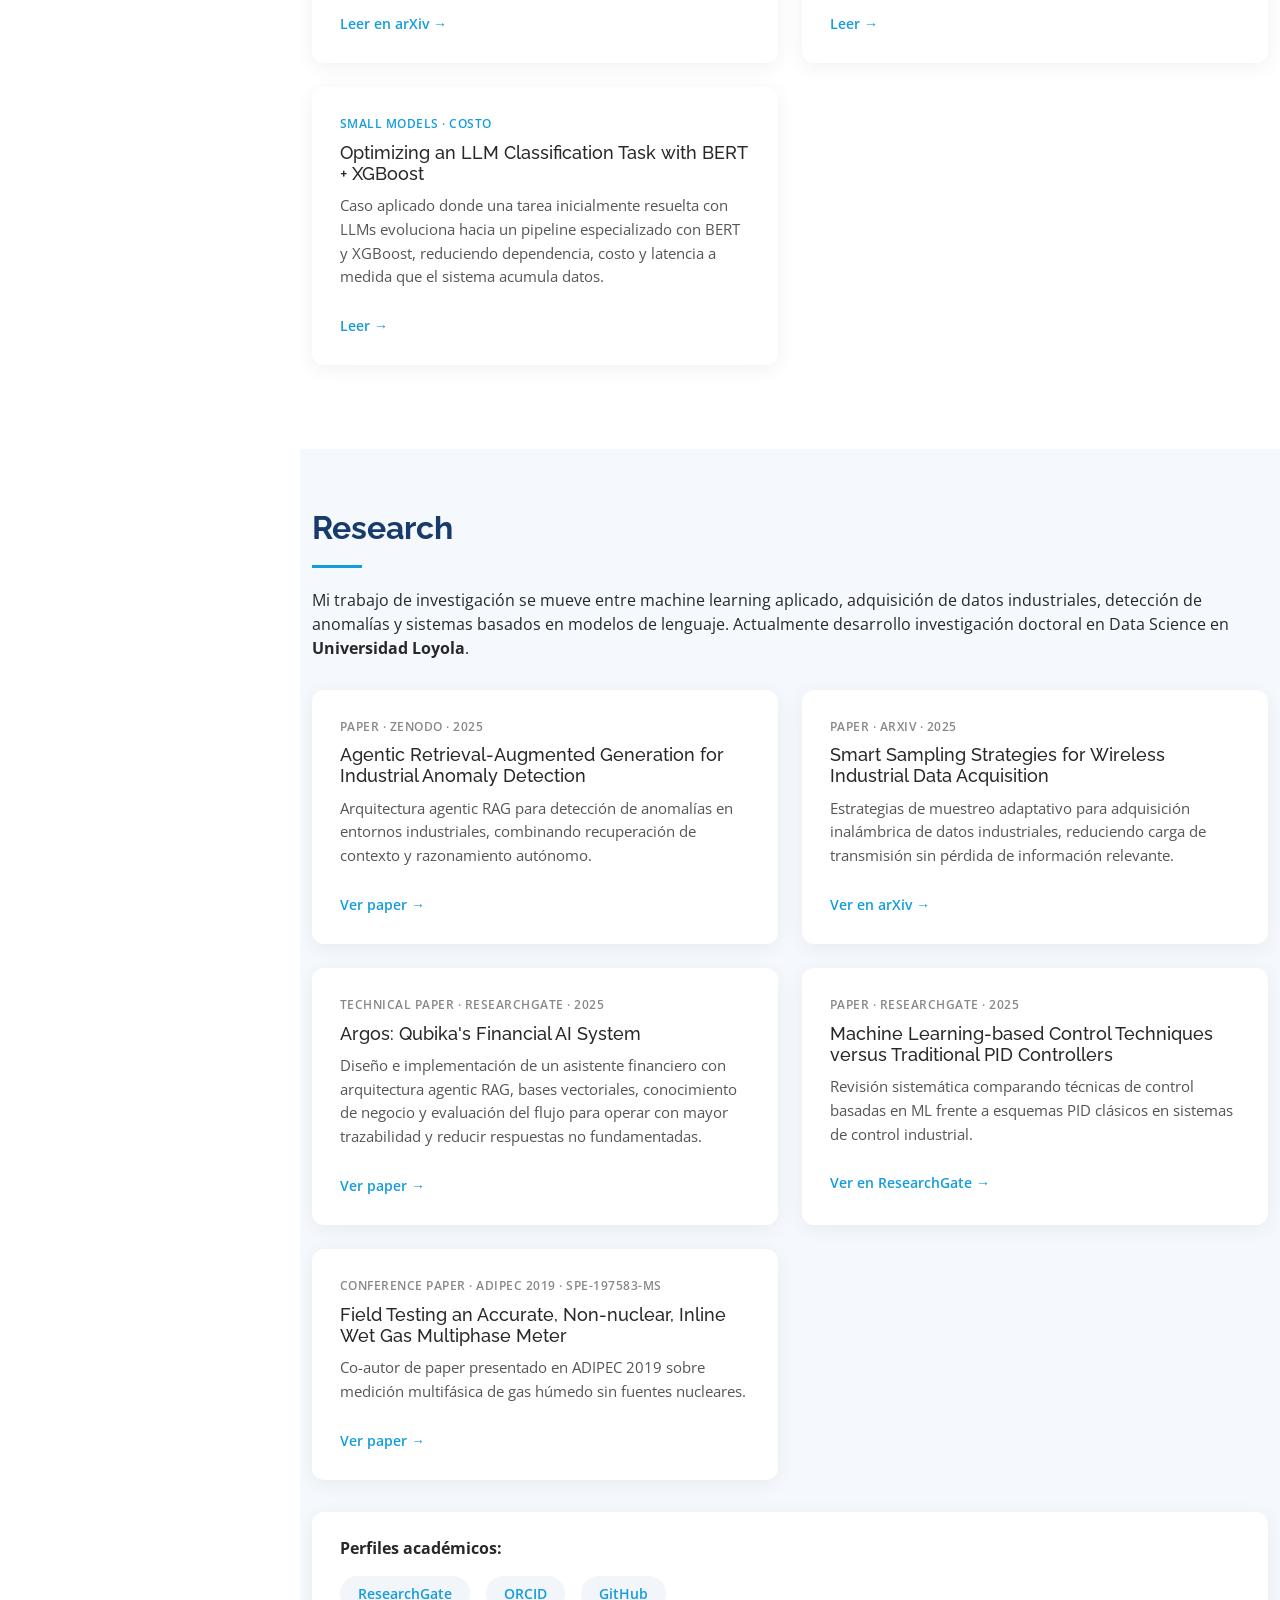
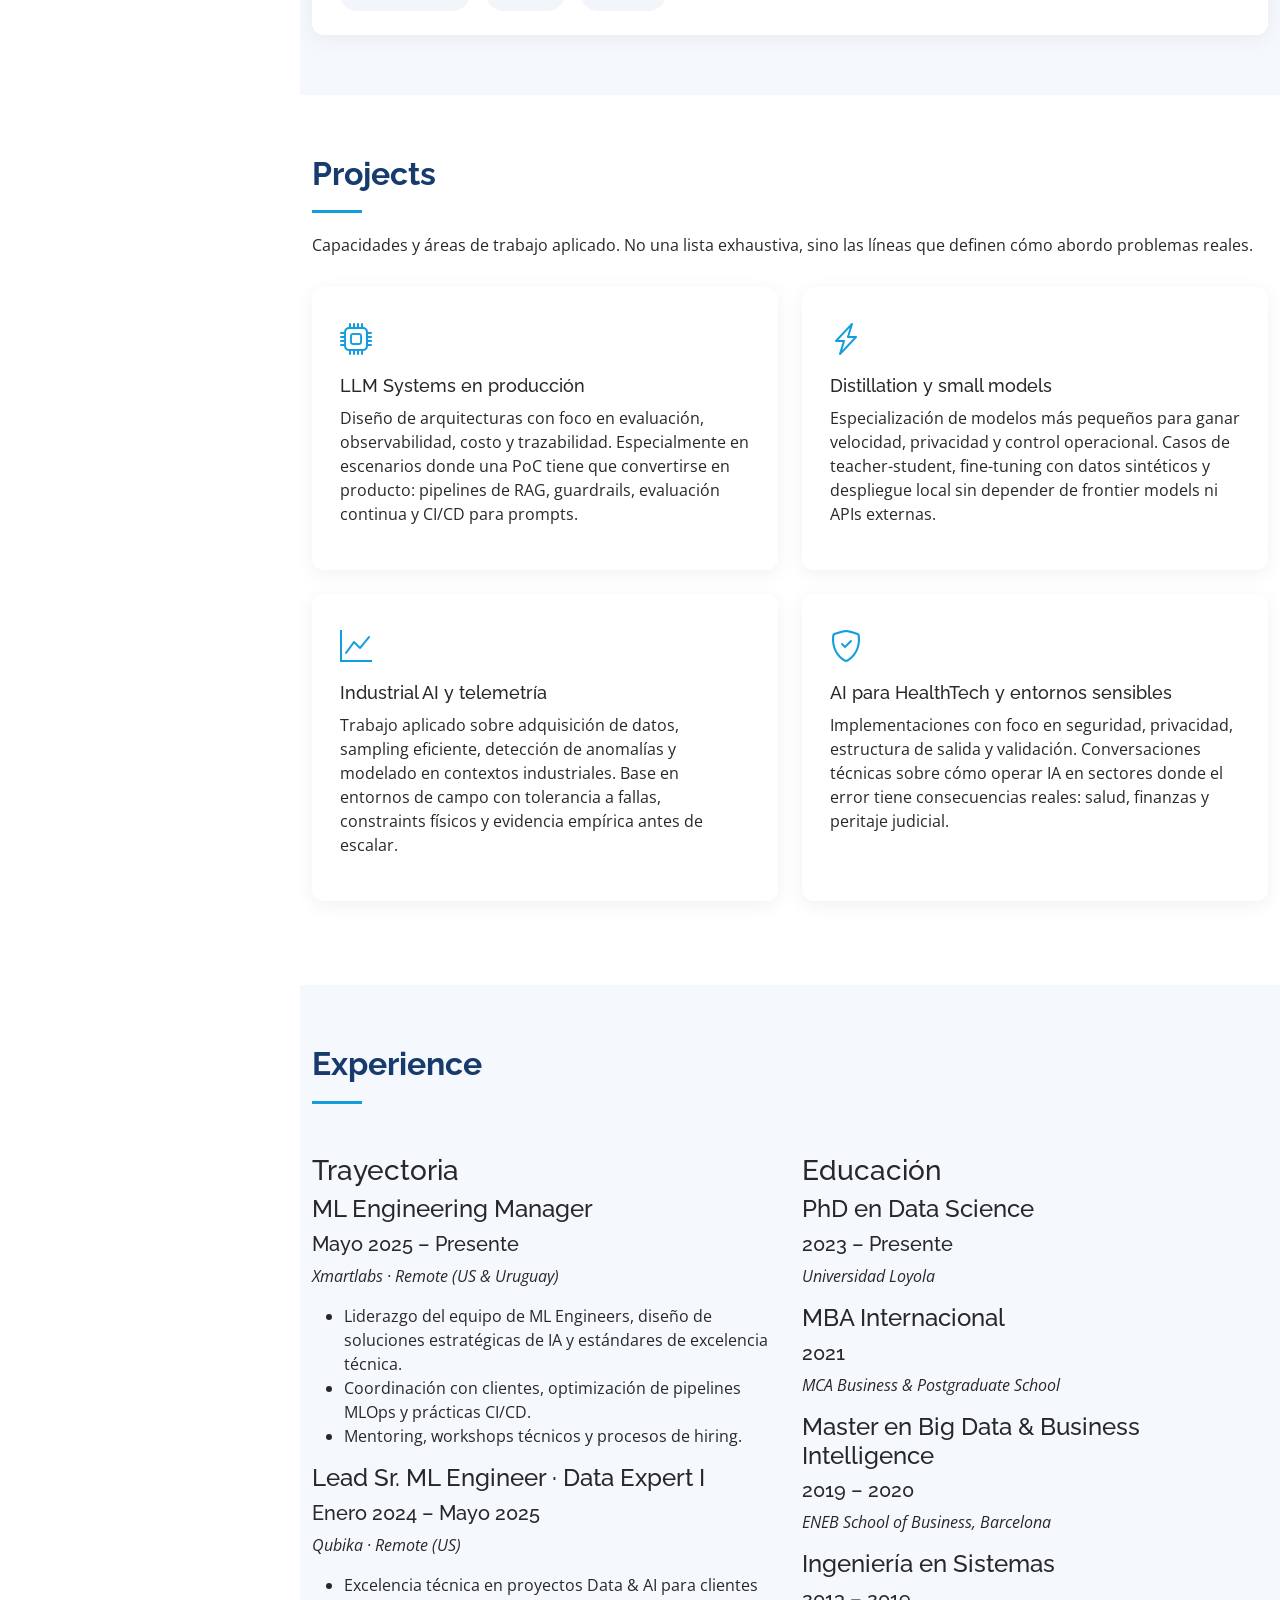
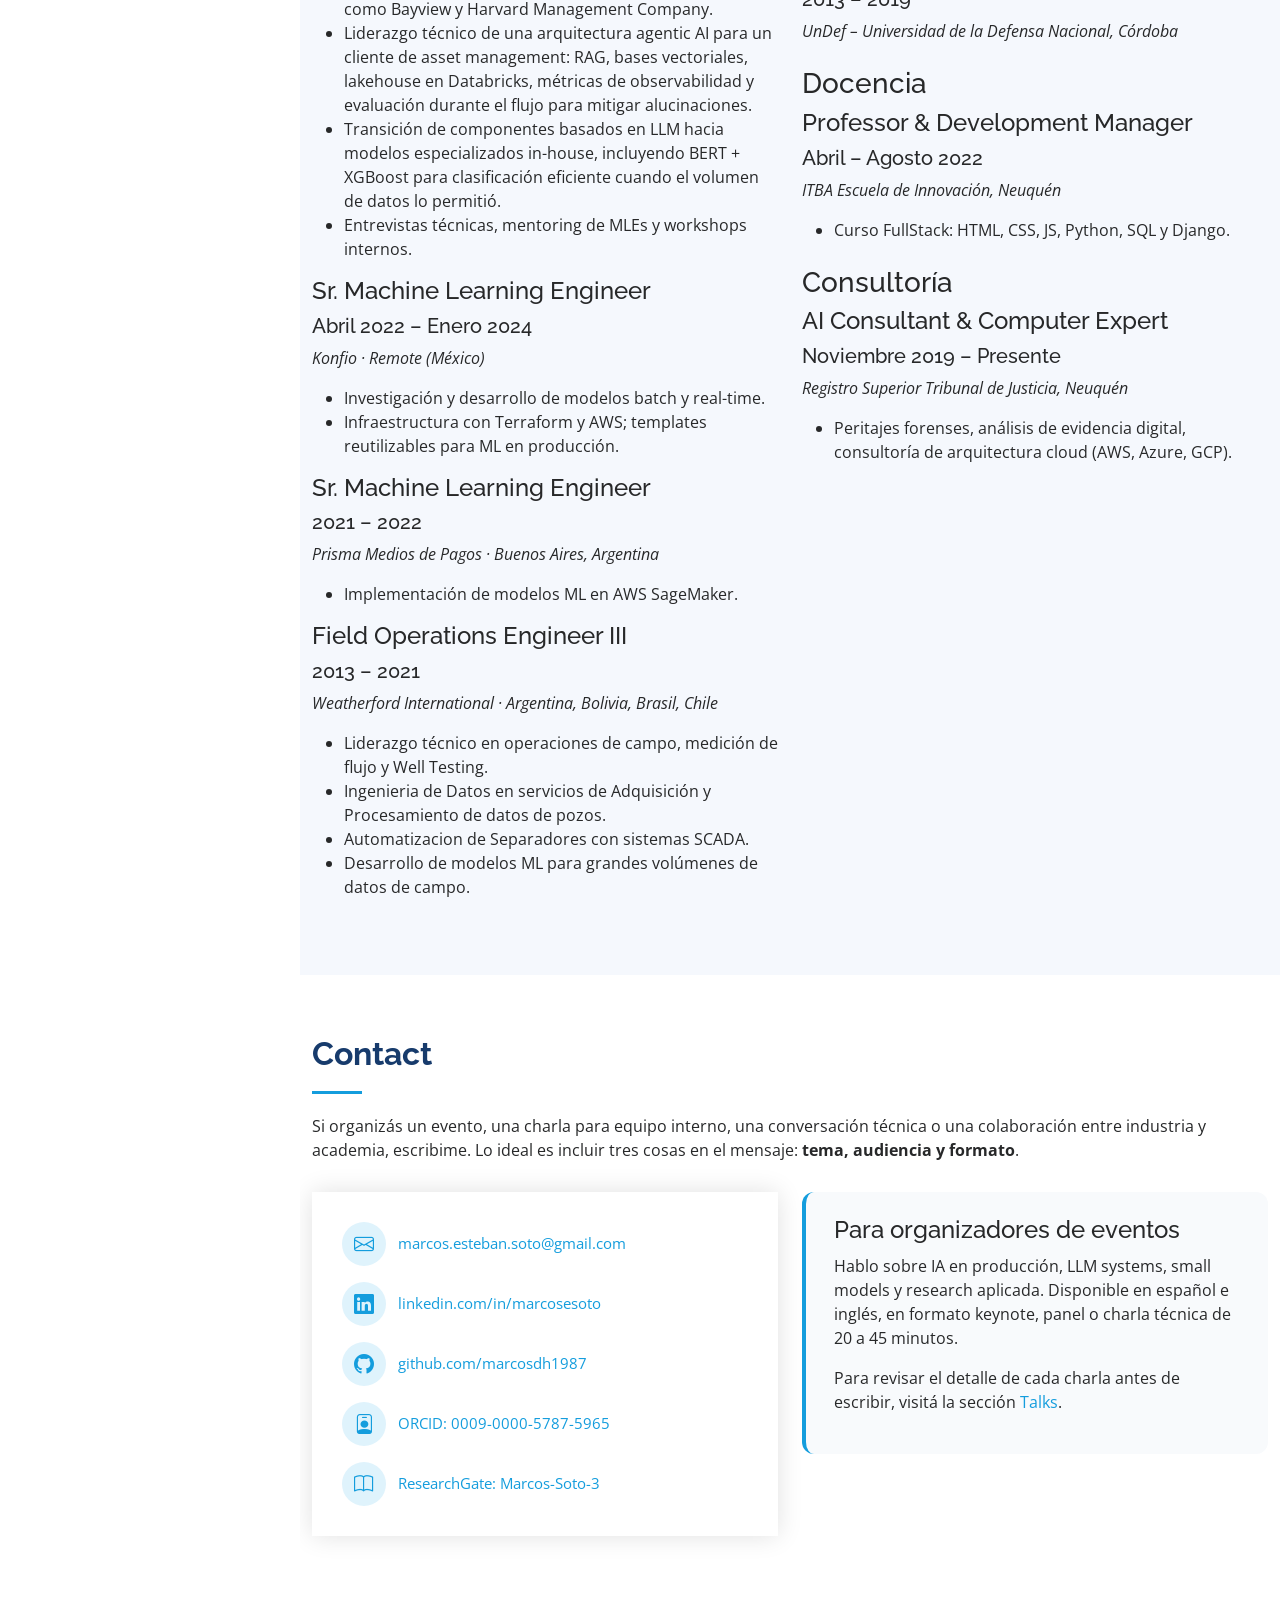
==== commit f42374ed: "Update: enhance meta descriptions and add new articles on LLM optimization and financial AI" ====
--- a/index.html
+++ b/index.html
@@ -7,9 +7,9 @@
 
   <title>Marcos Soto | AI Engineer, Speaker &amp; PhD Researcher</title>
   <meta name="description"
-    content="Professional site of Marcos Soto: talks, writing, research and projects on production AI, LLM systems, small models, observability and industrial AI.">
+    content="Professional site of Marcos Soto: talks, writing, research and projects on production AI, LLM systems, agentic RAG, small models, observability and industrial AI.">
   <meta name="keywords"
-    content="AI engineer, speaker, PhD researcher, LLM systems, MLOps, observability, small models, distillation, industrial AI, HealthTech">
+    content="AI engineer, speaker, PhD researcher, LLM systems, agentic RAG, MLOps, observability, small models, distillation, financial AI, industrial AI, HealthTech">
   <link rel="canonical" href="https://marcosdh1987.github.io/cv/">
 
   <!-- Open Graph -->
@@ -60,7 +60,7 @@
       "name": "Marcos Esteban Soto",
       "alternateName": "Marcos Soto",
       "jobTitle": "ML Engineering Manager",
-      "description": "AI engineer, speaker and PhD researcher focused on ML systems, LLMs, observability, industrial AI and HealthTech.",
+      "description": "AI engineer, speaker and PhD researcher focused on ML systems, LLMs, agentic RAG, observability, industrial AI and HealthTech.",
       "email": "marcos.esteban.soto@gmail.com",
       "sameAs": [
         "https://github.com/marcosdh1987",
@@ -135,6 +135,7 @@
       </div>
       <div class="credibility-strip mt-4">
         <span>Xmartlabs</span>
+        <span>Qubika</span>
         <span>Universidad Loyola</span>
         <span>ConnectIA 2025</span>
         <span>HealthTech Webinar</span>
@@ -169,7 +170,8 @@
                 systems, evaluación y puesta en producción.</p>
               <p>Me interesa especialmente el punto donde una demo deja de ser suficiente y aparecen los problemas
                 reales: calidad de datos, trazabilidad, costo, latencia, seguridad, privacidad y mantenibilidad. En los
-                últimos años trabajé en proyectos de IA aplicada para finanzas, industria, producto digital y salud.</p>
+                últimos años trabajé en proyectos de IA aplicada para finanzas, asset management, industria, producto
+                digital y salud.</p>
             </div>
 
             <div class="lang-en">
@@ -180,7 +182,8 @@
                 systems, evaluation, and production deployment.</p>
               <p>I'm particularly interested in the point where a demo is no longer enough and real problems emerge:
                 data quality, traceability, cost, latency, security, privacy, and maintainability. In recent years I've
-                worked on applied AI projects across finance, industry, digital product, and healthcare.</p>
+                worked on applied AI projects across finance, asset management, industry, digital product, and
+                healthcare.</p>
             </div>
 
             <div class="row mt-3">
@@ -209,9 +212,9 @@
               <p>
                 <strong><span class="lang-es">Áreas de foco:</span><span class="lang-en">Focus areas:</span></strong>
                 <span class="lang-es">producción de IA · LLM systems · evaluation/observability · small language models
-                  · industrial AI · healthcare AI</span>
+                  · agentic RAG · industrial AI · healthcare AI</span>
                 <span class="lang-en">production AI · LLM systems · evaluation/observability · small language models ·
-                  industrial AI · healthcare AI</span>
+                  agentic RAG · industrial AI · healthcare AI</span>
               </p>
               <p><strong>Stack:</strong> Python · PyTorch · AWS/Azure/GCP · Terraform · Docker · FastAPI · Dataiku ·
                 Databricks</p>
@@ -421,6 +424,25 @@
             </article>
           </div>
 
+          <div class="col-lg-6 mb-4" data-aos="fade-up">
+            <article class="writing-card">
+              <div class="writing-tag mb-2"><span class="lang-es">Small Models · Costo</span><span
+                  class="lang-en">Small Models · Cost</span></div>
+              <h3>Optimizing an LLM Classification Task with BERT + XGBoost</h3>
+              <p>
+                <span class="lang-es">Caso aplicado donde una tarea inicialmente resuelta con LLMs evoluciona hacia un
+                  pipeline especializado con BERT y XGBoost, reduciendo dependencia, costo y latencia a medida que el
+                  sistema acumula datos.</span>
+                <span class="lang-en">An applied case where a task initially solved with LLMs evolves into a specialized
+                  BERT and XGBoost pipeline, reducing dependency, cost, and latency as the system accumulates data.</span>
+              </p>
+              <a href="https://www.linkedin.com/pulse/optimizing-llm-classification-task-bert-xgboost-solution-soto-vi66f/?trackingId=Jdr0C1CSTTWZa4eqvUZ6WA%3D%3D"
+                target="_blank" rel="noopener" class="btn-writing">
+                <span class="lang-es">Leer &rarr;</span><span class="lang-en">Read &rarr;</span>
+              </a>
+            </article>
+          </div>
+
         </div>
 
       </div>
@@ -473,6 +495,25 @@
               </p>
               <a href="https://doi.org/10.48550/arXiv.2502.17454" target="_blank" rel="noopener" class="btn-research">
                 <span class="lang-es">Ver en arXiv &rarr;</span><span class="lang-en">View on arXiv &rarr;</span>
+              </a>
+            </article>
+          </div>
+
+          <div class="col-lg-6 mb-4" data-aos="fade-up">
+            <article class="research-card">
+              <div class="research-type mb-2">Technical Paper · ResearchGate · 2025</div>
+              <h3>Argos: Qubika's Financial AI System</h3>
+              <p>
+                <span class="lang-es">Diseño e implementación de un asistente financiero con arquitectura agentic RAG,
+                  bases vectoriales, conocimiento de negocio y evaluación del flujo para operar con mayor trazabilidad y
+                  reducir respuestas no fundamentadas.</span>
+                <span class="lang-en">Design and implementation of a financial assistant with an agentic RAG
+                  architecture, vector databases, business knowledge, and flow-level evaluation to improve traceability
+                  and reduce unsupported answers.</span>
+              </p>
+              <a href="https://doi.org/10.13140/RG.2.2.13046.10560" target="_blank" rel="noopener"
+                class="btn-research">
+                <span class="lang-es">Ver paper &rarr;</span><span class="lang-en">View paper &rarr;</span>
               </a>
             </article>
           </div>
@@ -662,6 +703,11 @@
                 <ul>
                   <li>Excelencia técnica en proyectos Data &amp; AI para clientes como Bayview y Harvard Management
                     Company.</li>
+                  <li>Liderazgo técnico de una arquitectura agentic AI para un cliente de asset management: RAG,
+                    bases vectoriales, lakehouse en Databricks, métricas de observabilidad y evaluación durante el
+                    flujo para mitigar alucinaciones.</li>
+                  <li>Transición de componentes basados en LLM hacia modelos especializados in-house, incluyendo BERT +
+                    XGBoost para clasificación eficiente cuando el volumen de datos lo permitió.</li>
                   <li>Entrevistas técnicas, mentoring de MLEs y workshops internos.</li>
                 </ul>
               </div>
@@ -669,6 +715,11 @@
                 <ul>
                   <li>Technical excellence in Data &amp; AI projects for clients like Bayview and Harvard Management
                     Company.</li>
+                  <li>Technical leadership for an agentic AI architecture for an asset-management client: RAG, vector
+                    databases, Databricks lakehouse, observability metrics, and in-flow evaluation to mitigate
+                    hallucinations.</li>
+                  <li>Transitioned LLM-based components into specialized in-house models, including BERT + XGBoost for
+                    efficient classification once enough data was available.</li>
                   <li>Technical interviews, MLE mentoring, and internal workshops.</li>
                 </ul>
               </div>
@@ -906,4 +957,4 @@
 
 </body>
 
-</html>+</html>
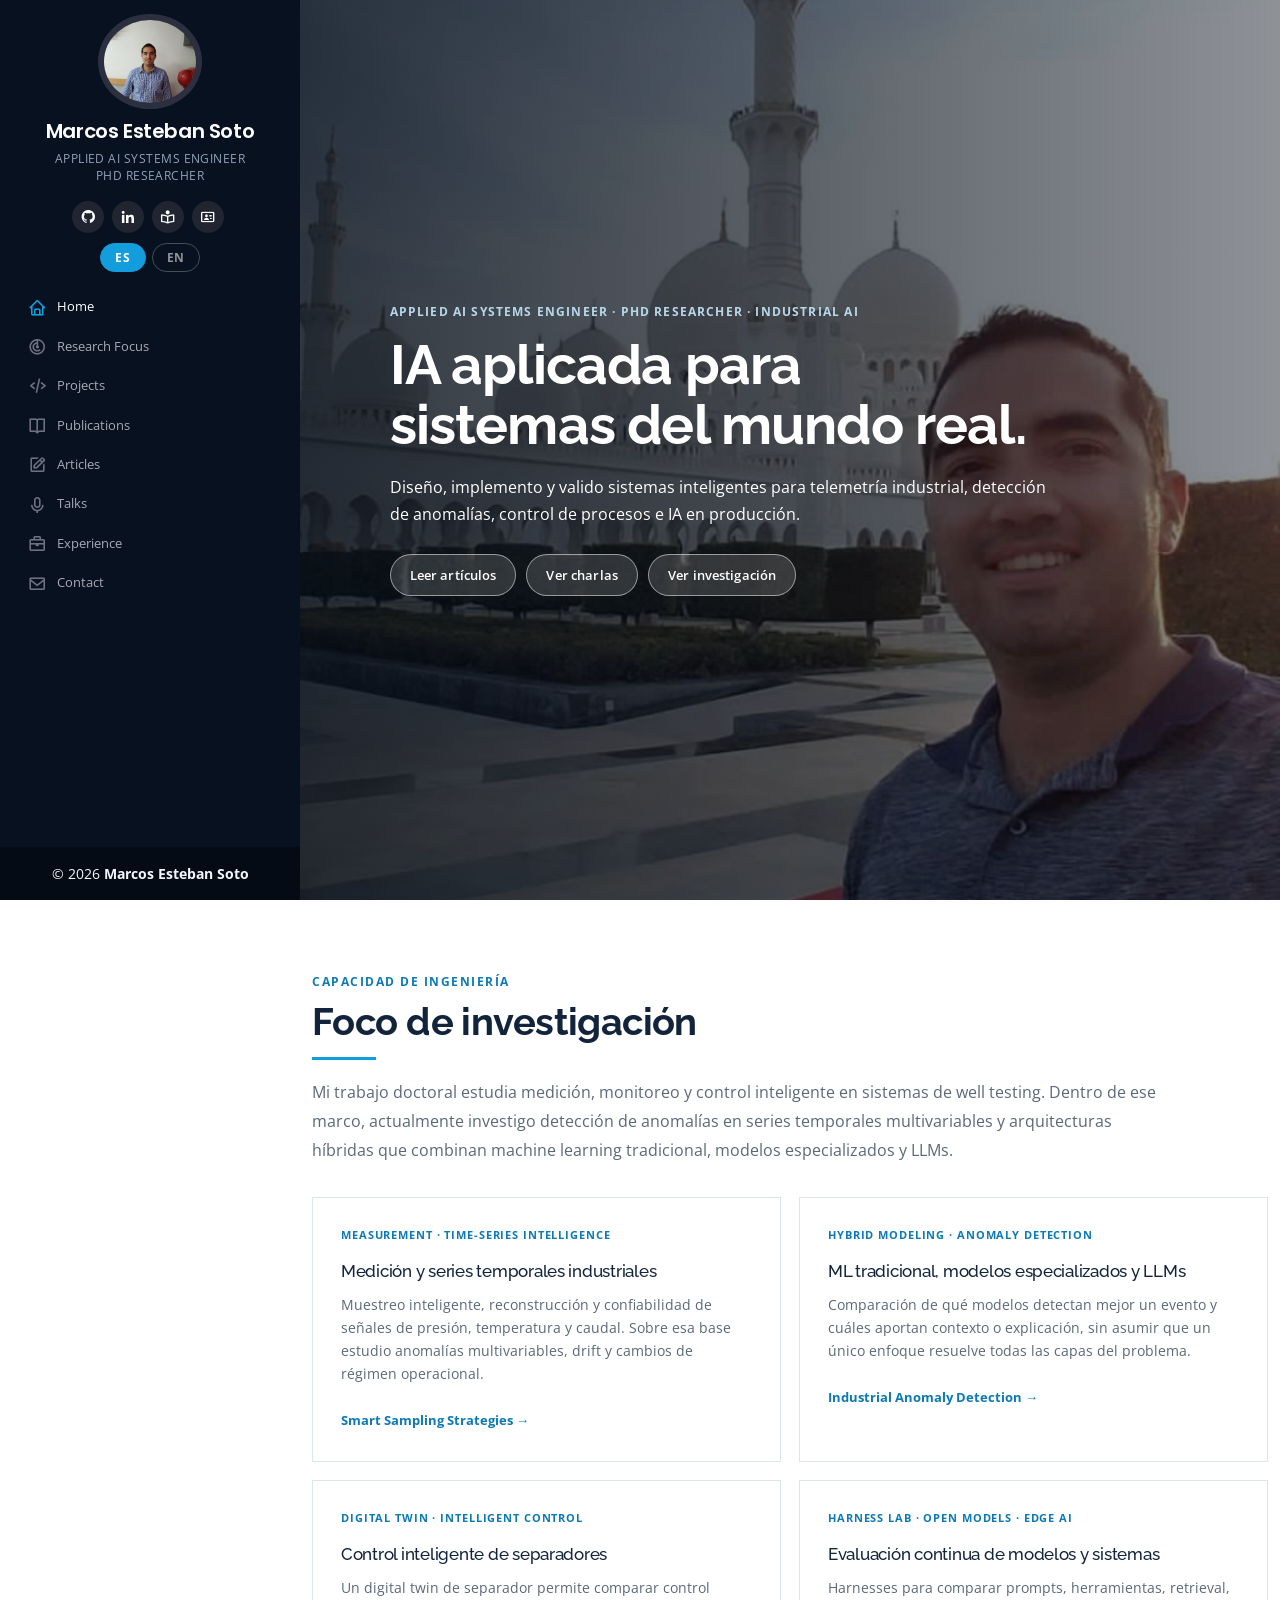
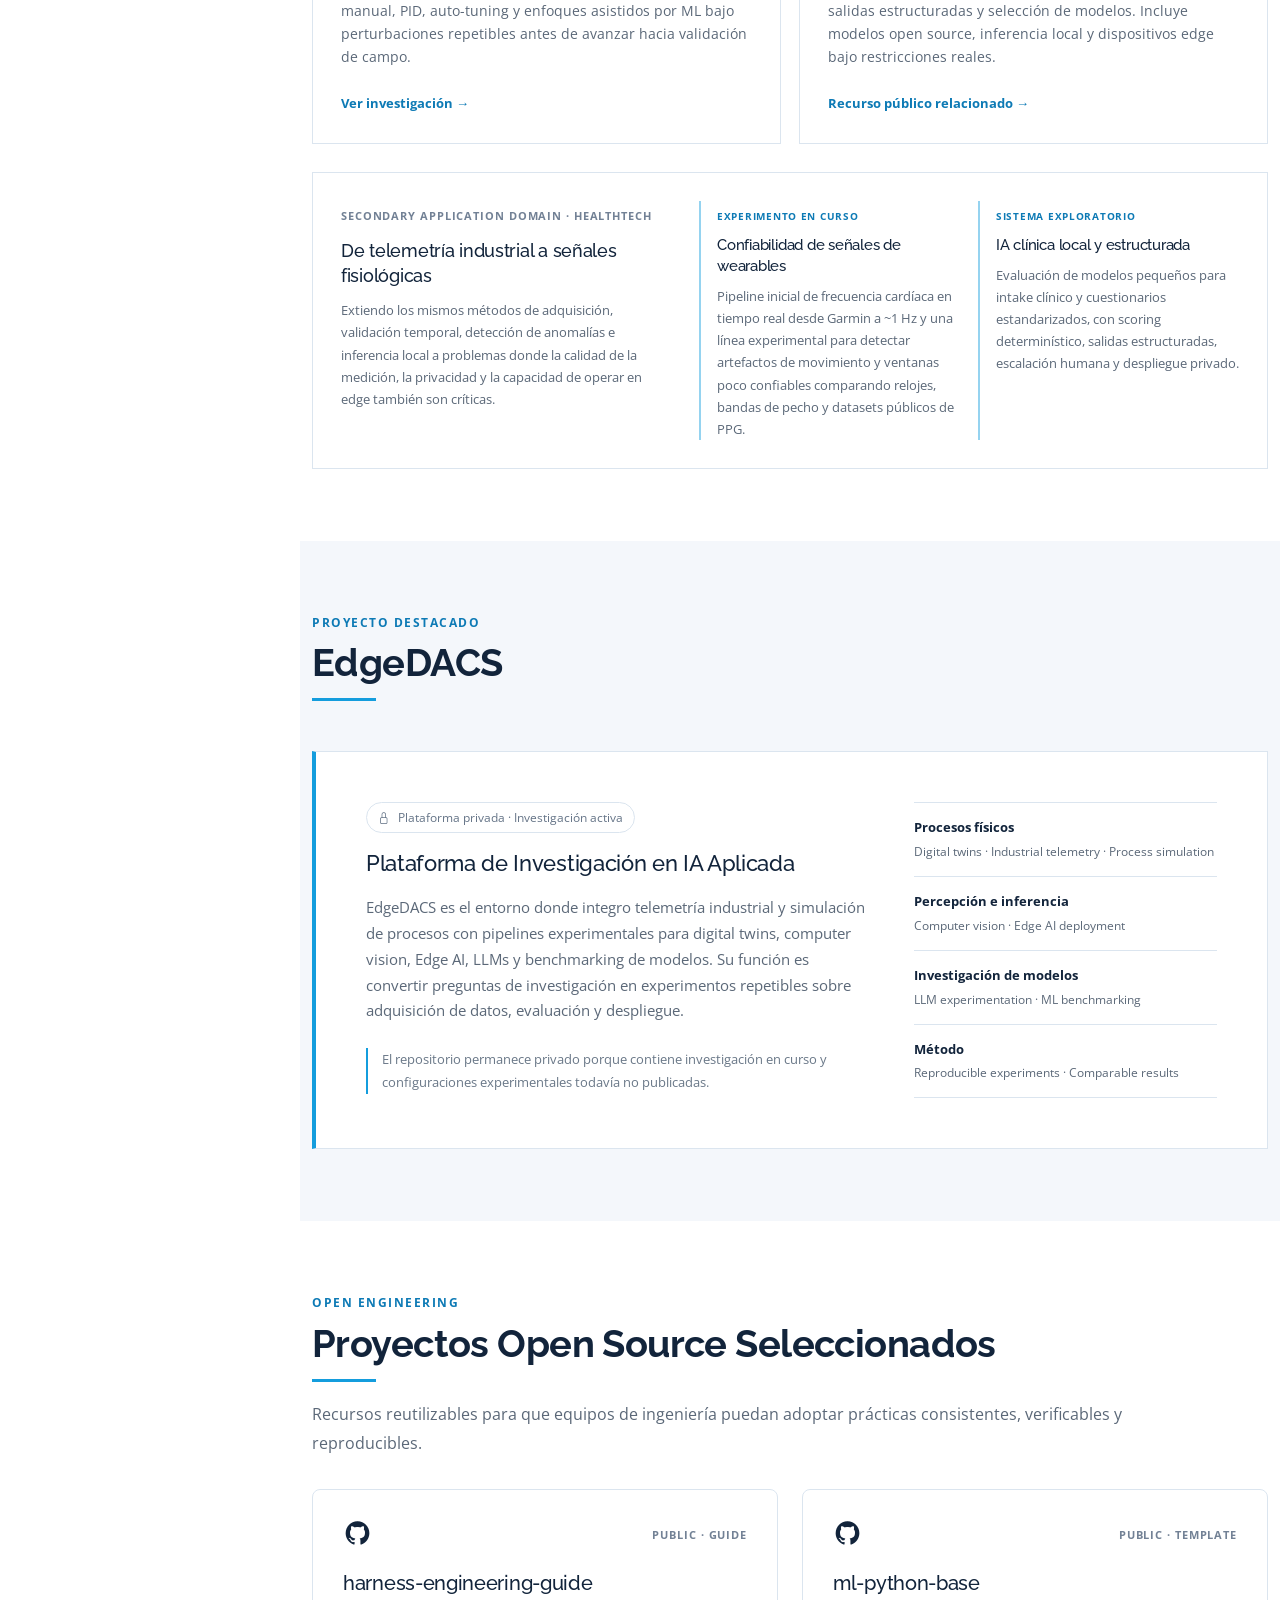
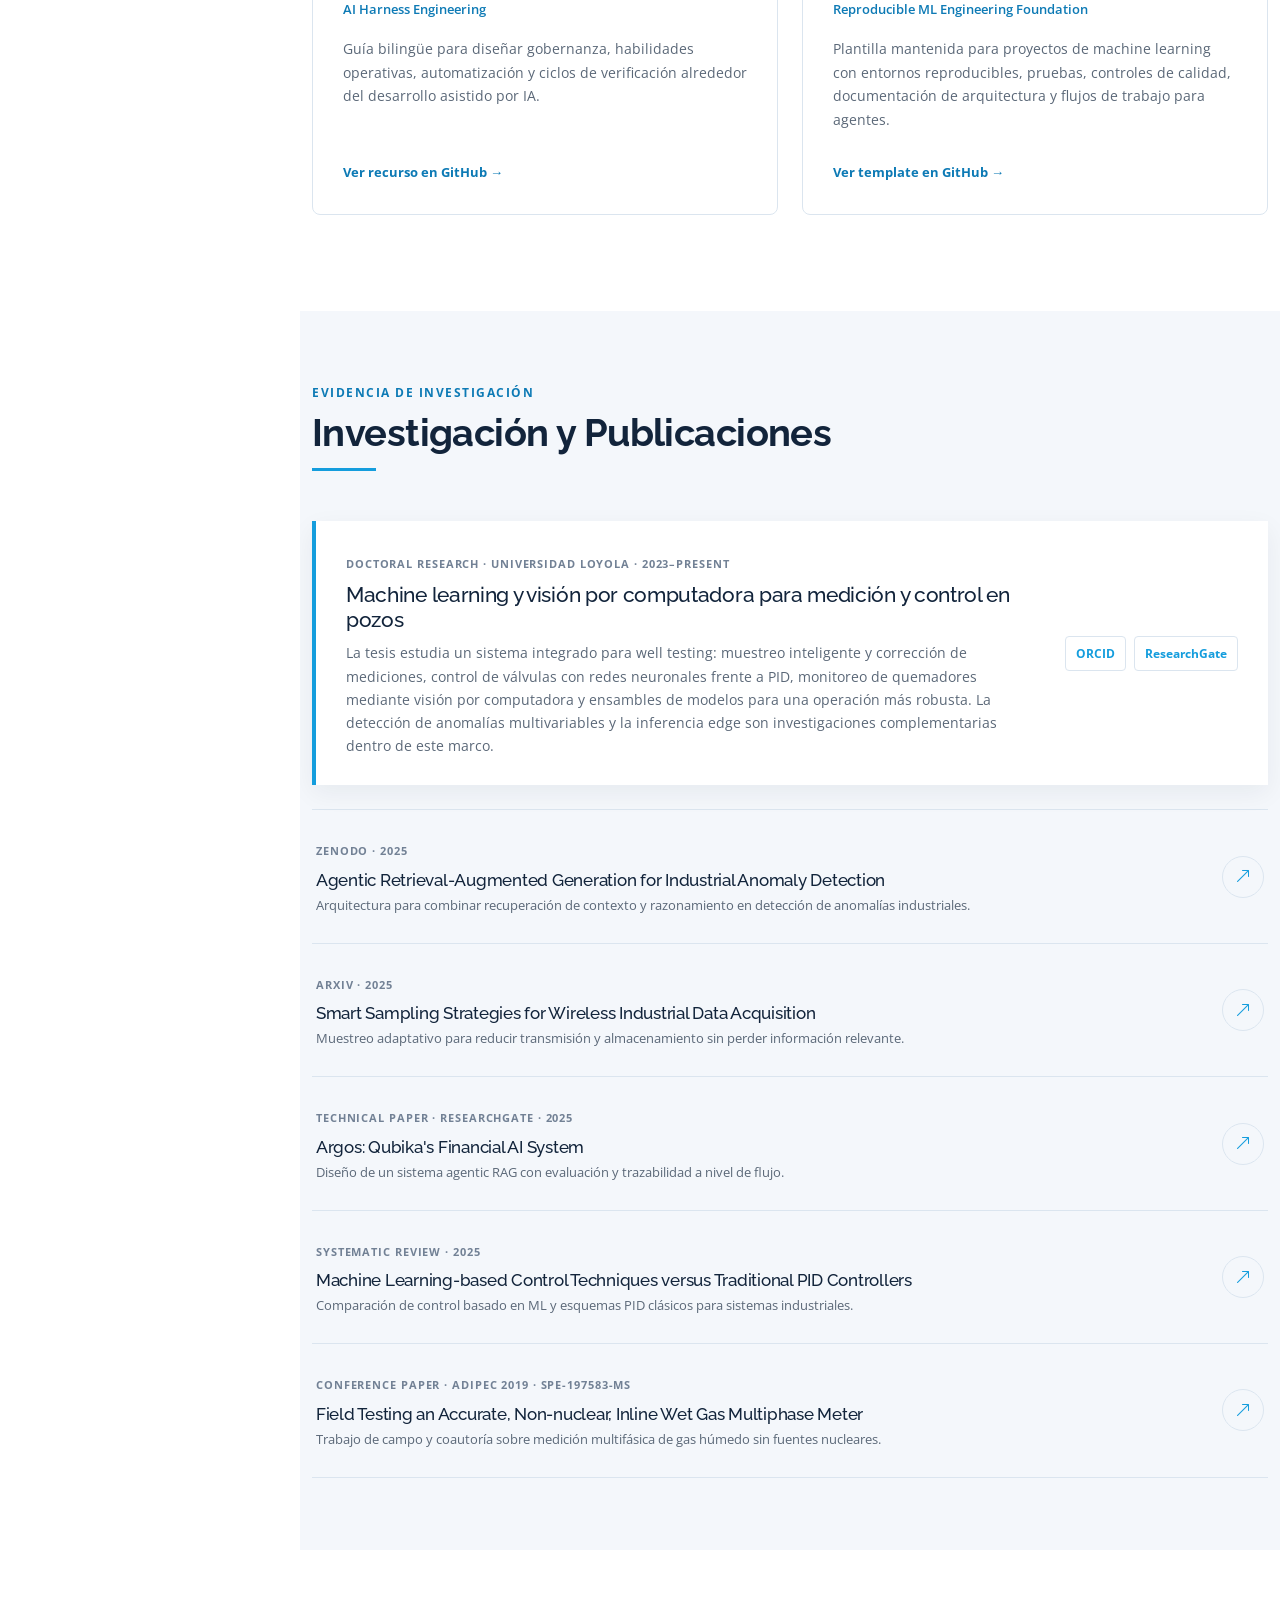
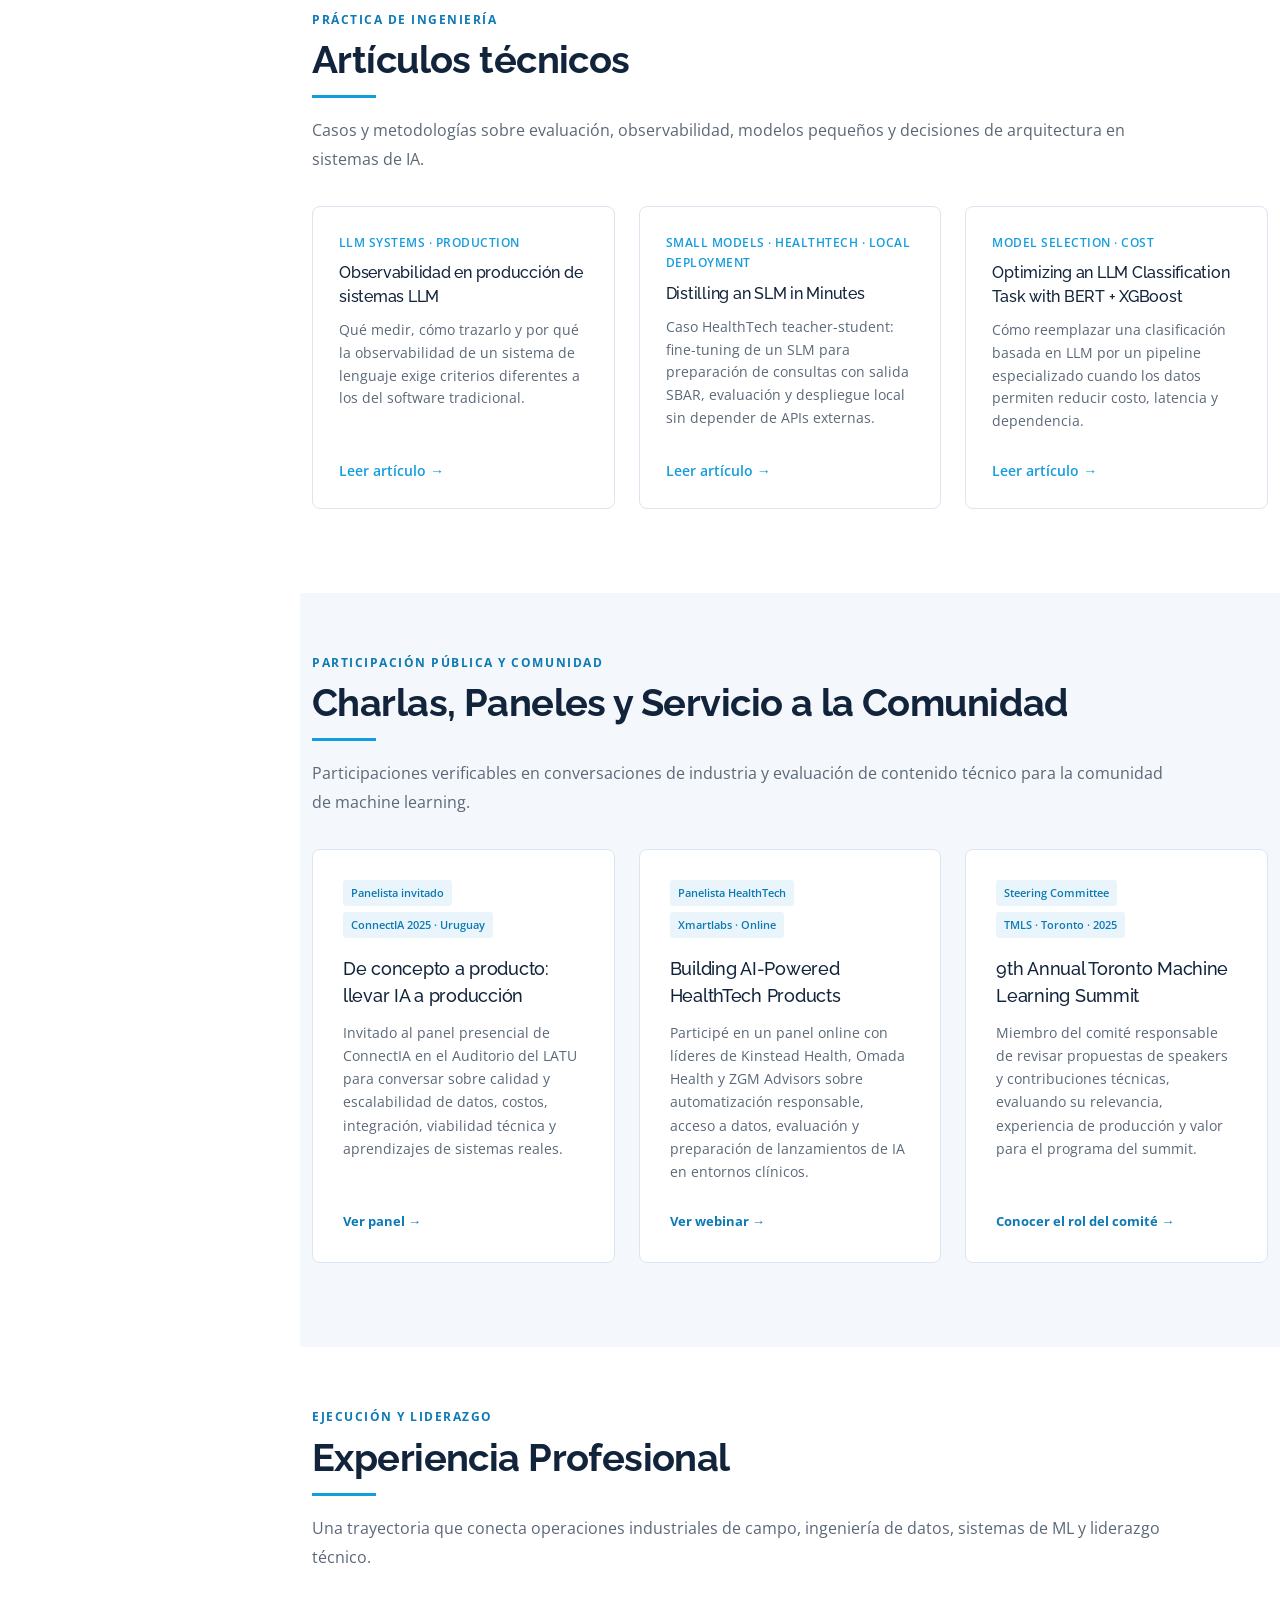
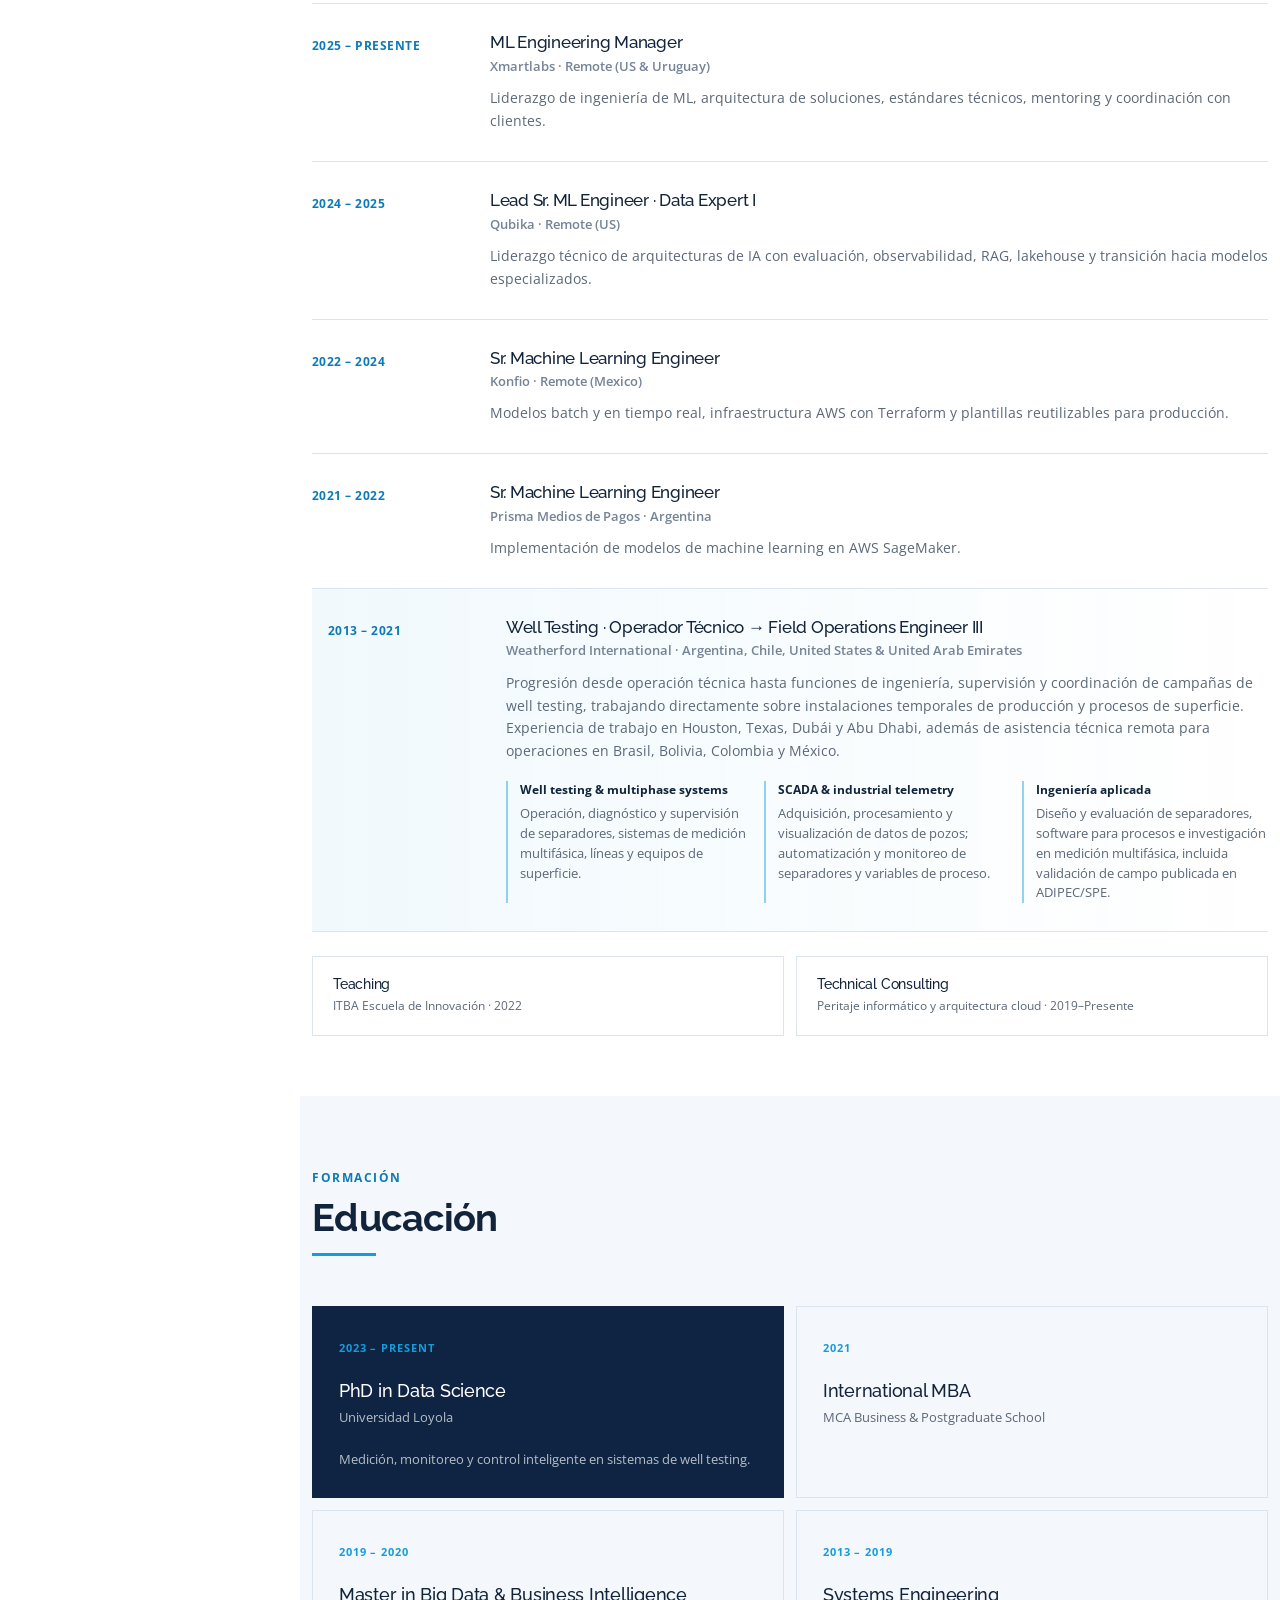
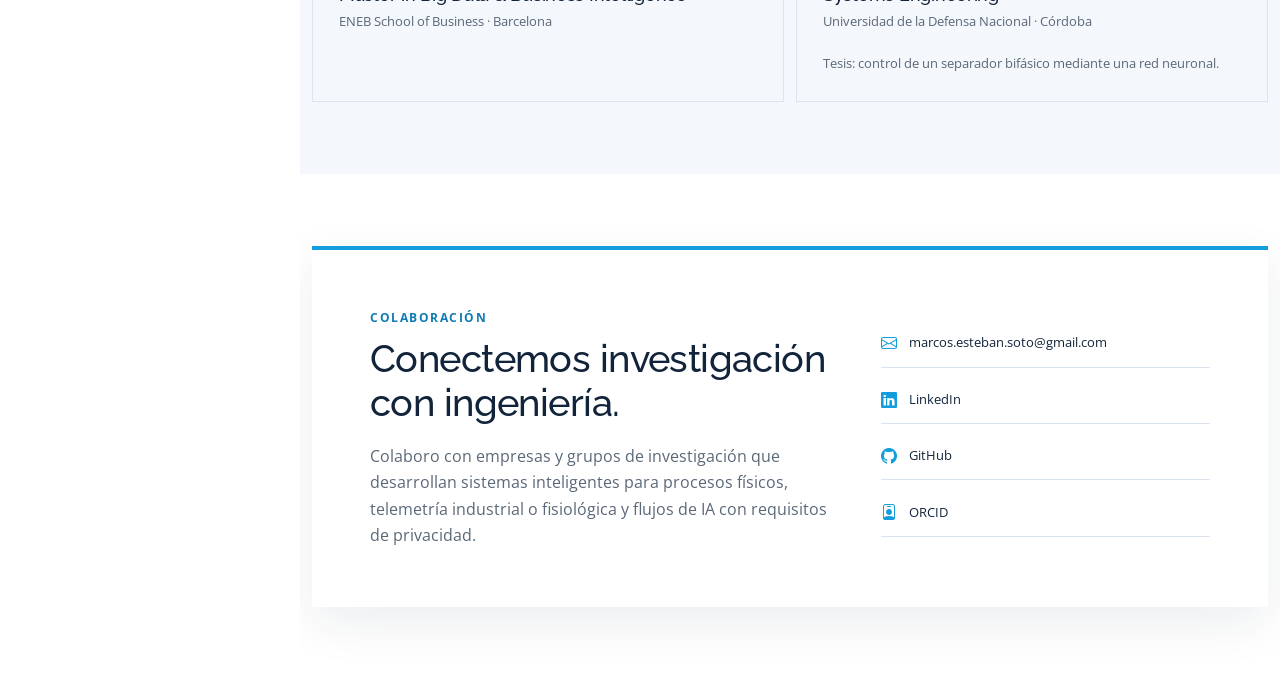
==== commit ff04a8aa: "Update talks: Revise content for distillation-local-llm and production-ai pages, including title cha" ====
--- a/index.html
+++ b/index.html
@@ -5,26 +5,23 @@
   <meta charset="utf-8">
   <meta content="width=device-width, initial-scale=1.0" name="viewport">
 
-  <title>Marcos Soto | AI Engineer, Speaker &amp; PhD Researcher</title>
+  <title>Marcos Soto | Applied AI Systems Engineer &amp; PhD Researcher</title>
   <meta name="description"
-    content="Professional site of Marcos Soto: talks, writing, research and projects on production AI, LLM systems, agentic RAG, small models, observability and industrial AI.">
+    content="Applied AI systems engineering for industrial and cyber-physical environments: Industrial AI, computer vision, edge AI, digital twins, telemetry and machine learning systems.">
   <meta name="keywords"
-    content="AI engineer, speaker, PhD researcher, LLM systems, agentic RAG, MLOps, observability, small models, distillation, financial AI, industrial AI, HealthTech">
+    content="Applied AI Systems Engineer, PhD Researcher, Industrial AI, Computer Vision, Edge AI, Digital Twins, Industrial IoT, Time-Series AI, Cyber-Physical Systems">
   <link rel="canonical" href="https://marcosdh1987.github.io/cv/">
 
-  <!-- Open Graph -->
-  <meta property="og:title" content="Marcos Soto | AI Engineer, Speaker &amp; PhD Researcher">
+  <meta property="og:title" content="Marcos Soto | Applied AI Systems Engineer">
   <meta property="og:description"
-    content="Talks, writing, research and projects on production AI, LLM systems and applied AI.">
+    content="Intelligent systems that connect artificial intelligence with real-world physical processes.">
   <meta property="og:type" content="website">
   <meta property="og:url" content="https://marcosdh1987.github.io/cv/">
   <meta property="og:image" content="https://marcosdh1987.github.io/cv/assets/img/profile-img.jpg">
 
-  <!-- Favicons -->
   <link href="assets/img/favicon.png" rel="icon">
   <link href="assets/img/apple-touch-icon.png" rel="apple-touch-icon">
 
-  <!-- Set lang before body renders to avoid FOUC -->
   <script>
     (function () {
       try {
@@ -34,23 +31,15 @@
     })();
   </script>
 
-  <!-- Google Fonts -->
   <link
-    href="https://fonts.googleapis.com/css?family=Open+Sans:300,300i,400,400i,600,600i,700,700i|Raleway:300,300i,400,400i,500,500i,600,600i,700,700i|Poppins:300,300i,400,400i,500,500i,600,600i,700,700i"
+    href="https://fonts.googleapis.com/css?family=Open+Sans:400,400i,600,700|Raleway:500,600,700|Poppins:500,600,700"
     rel="stylesheet">
-
-  <!-- Vendor CSS Files -->
   <link href="assets/vendor/aos/aos.css" rel="stylesheet">
   <link href="assets/vendor/bootstrap/css/bootstrap.min.css" rel="stylesheet">
   <link href="assets/vendor/bootstrap-icons/bootstrap-icons.css" rel="stylesheet">
   <link href="assets/vendor/boxicons/css/boxicons.min.css" rel="stylesheet">
-  <link href="assets/vendor/glightbox/css/glightbox.min.css" rel="stylesheet">
-  <link href="assets/vendor/swiper/swiper-bundle.min.css" rel="stylesheet">
-
-  <!-- Template Main CSS File -->
   <link href="assets/css/style.css" rel="stylesheet">
 
-  <!-- Schema.org ProfilePage -->
   <script type="application/ld+json">
   {
     "@context": "https://schema.org",
@@ -59,8 +48,8 @@
       "@type": "Person",
       "name": "Marcos Esteban Soto",
       "alternateName": "Marcos Soto",
-      "jobTitle": "ML Engineering Manager",
-      "description": "AI engineer, speaker and PhD researcher focused on ML systems, LLMs, agentic RAG, observability, industrial AI and HealthTech.",
+      "jobTitle": "Applied AI Systems Engineer and PhD Researcher",
+      "description": "Applied AI systems engineer focused on intelligent systems for industrial and cyber-physical environments.",
       "email": "marcos.esteban.soto@gmail.com",
       "sameAs": [
         "https://github.com/marcosdh1987",
@@ -74,26 +63,25 @@
 </head>
 
 <body>
-
-  <!-- ======= Mobile nav toggle button ======= -->
-  <i class="bi bi-list mobile-nav-toggle d-xl-none"></i>
-
-  <!-- ======= Header ======= -->
+  <i class="bi bi-list mobile-nav-toggle d-xl-none" aria-label="Open navigation"></i>
+
   <header id="header">
     <div class="d-flex flex-column">
-
       <div class="profile">
         <img src="assets/img/profile-img.jpg" alt="Marcos Soto" class="img-fluid rounded-circle">
-        <h1 class="text-light"><a href="index.html">Marcos Esteban Soto</a></h1>
+        <h1 class="text-light"><a href="#hero" class="scrollto">Marcos Esteban Soto</a></h1>
+        <p class="profile-role text-center">Applied AI Systems Engineer<br>PhD Researcher</p>
         <div class="social-links mt-3 text-center">
-          <a href="https://github.com/marcosdh1987" class="github" title="GitHub"><i class="bx bxl-github"></i></a>
-          <a href="https://www.linkedin.com/in/marcosesoto/" class="linkedin" title="LinkedIn"><i
-              class="bx bxl-linkedin"></i></a>
-          <a href="https://www.researchgate.net/profile/Marcos-Soto-3" class="researchgate" title="ResearchGate"><i
-              class="bx bx-book-reader"></i></a>
-          <a href="https://orcid.org/0009-0000-5787-5965" class="orcid" title="ORCID"><i class="bx bx-id-card"></i></a>
-        </div>
-        <div class="lang-switcher">
+          <a href="https://github.com/marcosdh1987" class="github" title="GitHub" target="_blank" rel="noopener"><i
+              class="bx bxl-github"></i></a>
+          <a href="https://www.linkedin.com/in/marcosesoto/" class="linkedin" title="LinkedIn" target="_blank"
+            rel="noopener"><i class="bx bxl-linkedin"></i></a>
+          <a href="https://www.researchgate.net/profile/Marcos-Soto-3" class="researchgate" title="ResearchGate"
+            target="_blank" rel="noopener"><i class="bx bx-book-reader"></i></a>
+          <a href="https://orcid.org/0009-0000-5787-5965" class="orcid" title="ORCID" target="_blank"
+            rel="noopener"><i class="bx bx-id-card"></i></a>
+        </div>
+        <div class="lang-switcher" aria-label="Language selector">
           <button type="button" class="lang-btn" data-lang="es">ES</button>
           <button type="button" class="lang-btn" data-lang="en">EN</button>
         </div>
@@ -101,860 +89,400 @@
 
       <nav id="navbar" class="nav-menu navbar">
         <ul>
-          <li><a href="#hero" class="nav-link scrollto active"><i class="bx bx-home"></i> <span>Home</span></a></li>
-          <li><a href="#about" class="nav-link scrollto"><i class="bx bx-user"></i> <span>About</span></a></li>
-          <li><a href="#talks" class="nav-link scrollto"><i class="bx bx-microphone"></i> <span>Talks</span></a></li>
-          <li><a href="#writing" class="nav-link scrollto"><i class="bx bx-edit"></i> <span>Writing</span></a></li>
-          <li><a href="#research" class="nav-link scrollto"><i class="bx bx-search-alt"></i> <span>Research</span></a>
-          </li>
-          <li><a href="#projects" class="nav-link scrollto"><i class="bx bx-code-alt"></i> <span>Projects</span></a>
-          </li>
-          <li><a href="#experience" class="nav-link scrollto"><i class="bx bx-file-blank"></i>
-              <span>Experience</span></a></li>
-          <li><a href="#contact" class="nav-link scrollto"><i class="bx bx-envelope"></i> <span>Contact</span></a></li>
+          <li><a href="#hero" class="nav-link scrollto active"><i class="bx bx-home"></i><span>Home</span></a></li>
+          <li><a href="#research-focus" class="nav-link scrollto"><i class="bx bx-radar"></i><span>Research Focus</span></a></li>
+          <li><a href="#edgedacs" class="nav-link scrollto"><i class="bx bx-code-alt"></i><span>Projects</span></a></li>
+          <li><a href="#publications" class="nav-link scrollto"><i class="bx bx-book-open"></i><span>Publications</span></a></li>
+          <li><a href="#writing" class="nav-link scrollto"><i class="bx bx-edit"></i><span>Articles</span></a></li>
+          <li><a href="#talks" class="nav-link scrollto"><i class="bx bx-microphone"></i><span>Talks</span></a></li>
+          <li><a href="#experience" class="nav-link scrollto"><i class="bx bx-briefcase"></i><span>Experience</span></a></li>
+          <li><a href="#contact" class="nav-link scrollto"><i class="bx bx-envelope"></i><span>Contact</span></a></li>
         </ul>
-      </nav><!-- .nav-menu -->
+      </nav>
     </div>
-  </header><!-- End Header -->
-
-  <!-- ======= Hero Section ======= -->
-  <section id="hero" class="d-flex flex-column justify-content-center align-items-center">
-    <div class="hero-container" data-aos="fade-in">
-      <h1>Marcos Esteban Soto</h1>
-      <p>
-        <span class="lang-es">Soy </span><span class="lang-en">I'm </span><span class="typed"
-          data-typed-items="AI Engineer,ML Engineering Manager,PhD Researcher,Speaker"></span>
+  </header>
+
+  <section id="hero" class="d-flex flex-column justify-content-center align-items-start">
+    <div class="hero-container">
+      <p class="hero-eyebrow">Applied AI Systems Engineer · PhD Researcher · Industrial AI</p>
+      <h1>
+        <span class="lang-es">IA aplicada para sistemas del mundo real.</span>
+        <span class="lang-en">Applied AI for real-world systems.</span>
+      </h1>
+      <p class="hero-summary">
+        <span class="lang-es">Diseño, implemento y valido sistemas inteligentes para telemetría industrial,
+          detección de anomalías, control de procesos e IA en producción.</span>
+        <span class="lang-en">I design, build, and validate intelligent systems for industrial telemetry,
+          anomaly detection, process control, and production AI.</span>
       </p>
-      <div class="hero-cta mt-4">
-        <a href="#talks" class="btn-hero scrollto"><span class="lang-es">Ver charlas</span><span class="lang-en">View
-            talks</span></a>
+      <div class="hero-cta">
         <a href="#writing" class="btn-hero scrollto"><span class="lang-es">Leer artículos</span><span
             class="lang-en">Read articles</span></a>
-        <a href="#research" class="btn-hero scrollto"><span class="lang-es">Ver investigación</span><span
+        <a href="#talks" class="btn-hero scrollto"><span class="lang-es">Ver charlas</span><span
+            class="lang-en">View talks</span></a>
+        <a href="#publications" class="btn-hero scrollto"><span class="lang-es">Ver investigación</span><span
             class="lang-en">View research</span></a>
       </div>
-      <div class="credibility-strip mt-4">
-        <span>Xmartlabs</span>
-        <span>Qubika</span>
-        <span>Universidad Loyola</span>
-        <span>ConnectIA 2025</span>
-        <span>HealthTech Webinar</span>
-        <span>arXiv</span>
-        <span>ResearchGate</span>
-      </div>
     </div>
-  </section><!-- End Hero -->
+  </section>
 
   <main id="main">
-
-    <!-- ======= About Section ======= -->
-    <section id="about" class="about">
-      <div class="container">
-
-        <div class="section-title">
-          <h2>About</h2>
-        </div>
-
-        <div class="row">
-          <div class="col-lg-4" data-aos="fade-right">
-            <img src="assets/img/profile-img.jpg" class="img-fluid" alt="Marcos Soto">
-          </div>
-          <div class="col-lg-8 pt-4 pt-lg-0 content" data-aos="fade-left">
-            <h3>AI Engineer &amp; ML Engineering Manager.</h3>
-
-            <div class="lang-es">
-              <p class="fst-italic">Trabajo en la intersección entre sistemas de IA en producción, modelos de lenguaje,
-                observabilidad, small models y aplicaciones industriales y HealthTech.</p>
-              <p>Soy ingeniero de sistemas, ML Engineering Manager y estudiante de doctorado en Data Science. Mi trabajo
-                combina experiencia en entornos industriales y de producto con foco en machine learning, MLOps, LLM
-                systems, evaluación y puesta en producción.</p>
-              <p>Me interesa especialmente el punto donde una demo deja de ser suficiente y aparecen los problemas
-                reales: calidad de datos, trazabilidad, costo, latencia, seguridad, privacidad y mantenibilidad. En los
-                últimos años trabajé en proyectos de IA aplicada para finanzas, asset management, industria, producto
-                digital y salud.</p>
-            </div>
-
-            <div class="lang-en">
-              <p class="fst-italic">I work at the intersection of production AI systems, language models, observability,
-                small models and industrial and HealthTech applications.</p>
-              <p>I'm a systems engineer, ML Engineering Manager, and PhD student in Data Science. My work combines
-                experience across industrial and product environments with a focus on machine learning, MLOps, LLM
-                systems, evaluation, and production deployment.</p>
-              <p>I'm particularly interested in the point where a demo is no longer enough and real problems emerge:
-                data quality, traceability, cost, latency, security, privacy, and maintainability. In recent years I've
-                worked on applied AI projects across finance, asset management, industry, digital product, and
-                healthcare.</p>
-            </div>
-
-            <div class="row mt-3">
-              <div class="col-lg-6">
-                <ul>
-                  <li><i class="bi bi-chevron-right"></i> <strong><span class="lang-es">Ciudad:</span><span
-                        class="lang-en">City:</span></strong> <span>Neuquén, Argentina</span></li>
-                  <li><i class="bi bi-chevron-right"></i> <strong>Email:</strong>
-                    <span>marcos.esteban.soto@gmail.com</span>
-                  </li>
-                </ul>
-              </div>
-              <div class="col-lg-6">
-                <ul>
-                  <li><i class="bi bi-chevron-right"></i>
-                    <strong><span class="lang-es">Formación:</span><span class="lang-en">Education:</span></strong>
-                    <span class="lang-es">PhD en Data Science (en curso) · MBA Internacional · Master en Big Data &amp;
-                      BI · Ingeniero en Sistemas</span>
-                    <span class="lang-en">PhD in Data Science (in progress) · International MBA · Master in Big Data
-                      &amp; BI · Systems Engineer</span>
-                  </li>
-                </ul>
-              </div>
-            </div>
-            <div class="mt-3">
-              <p>
-                <strong><span class="lang-es">Áreas de foco:</span><span class="lang-en">Focus areas:</span></strong>
-                <span class="lang-es">producción de IA · LLM systems · evaluation/observability · small language models
-                  · agentic RAG · industrial AI · healthcare AI</span>
-                <span class="lang-en">production AI · LLM systems · evaluation/observability · small language models ·
-                  agentic RAG · industrial AI · healthcare AI</span>
-              </p>
-              <p><strong>Stack:</strong> Python · PyTorch · AWS/Azure/GCP · Terraform · Docker · FastAPI · Dataiku ·
-                Databricks</p>
-            </div>
-          </div>
-        </div>
-
-      </div>
-    </section><!-- End About Section -->
-
-
-    <!-- ======= Talks Section ======= -->
-    <section id="talks" class="talks section-bg">
-      <div class="container">
-
-        <div class="section-title">
-          <h2>Talks</h2>
-          <p>
-            <span class="lang-es">Charlas sobre IA en producción, LLM systems y research aplicada. Disponibles en
-              español e inglés, en formato keynote, panel o charla técnica.</span>
-            <span class="lang-en">Talks on production AI, LLM systems and applied research. Available in Spanish and
-              English, as keynotes, panels or technical sessions.</span>
+    <section id="research-focus" class="research-focus">
+      <div class="container">
+        <div class="section-title">
+          <div class="section-kicker"><span class="lang-es">Capacidad de ingeniería</span><span class="lang-en">Engineering capability</span></div>
+          <h2><span class="lang-es">Foco de investigación</span><span class="lang-en">Research Focus</span></h2>
+          <p class="section-lead">
+            <span class="lang-es">Mi trabajo doctoral estudia medición, monitoreo y control inteligente en sistemas de
+              well testing. Dentro de ese marco, actualmente investigo detección de anomalías en series temporales
+              multivariables y arquitecturas híbridas que combinan machine learning tradicional, modelos
+              especializados y LLMs.</span>
+            <span class="lang-en">My doctoral work studies intelligent measurement, monitoring, and control in
+              well-testing systems. Within that broader program, I currently research anomaly detection in
+              multivariate time series and hybrid architectures combining traditional machine learning, specialized
+              models, and LLMs.</span>
           </p>
         </div>
-
+        <div class="research-proof-grid">
+          <article class="research-proof" data-aos="fade-up">
+            <div class="research-proof-meta">Measurement · Time-Series Intelligence</div>
+            <h3><span class="lang-es">Medición y series temporales industriales</span><span class="lang-en">Industrial measurement and time series</span></h3>
+            <p><span class="lang-es">Muestreo inteligente, reconstrucción y confiabilidad de señales de presión,
+                temperatura y caudal. Sobre esa base estudio anomalías multivariables, drift y cambios de régimen
+                operacional.</span><span class="lang-en">Intelligent sampling, reconstruction, and reliability of
+                pressure, temperature, and flow signals—providing the foundation for studying multivariate anomalies,
+                drift, and operational regime changes.</span></p>
+            <a href="https://doi.org/10.48550/arXiv.2502.17454" target="_blank" rel="noopener" class="btn-inline">Smart Sampling Strategies &rarr;</a>
+          </article>
+          <article class="research-proof" data-aos="fade-up" data-aos-delay="100">
+            <div class="research-proof-meta">Hybrid Modeling · Anomaly Detection</div>
+            <h3><span class="lang-es">ML tradicional, modelos especializados y LLMs</span><span class="lang-en">Traditional ML, specialized models, and LLMs</span></h3>
+            <p><span class="lang-es">Comparación de qué modelos detectan mejor un evento y cuáles aportan contexto o
+                explicación, sin asumir que un único enfoque resuelve todas las capas del problema.</span><span
+                class="lang-en">Comparing which models best detect an event and which add context or explanation,
+                without assuming that one approach solves every layer of the problem.</span></p>
+            <a href="https://doi.org/10.5281/zenodo.15121938" target="_blank" rel="noopener" class="btn-inline">Industrial Anomaly Detection &rarr;</a>
+          </article>
+          <article class="research-proof" data-aos="fade-up">
+            <div class="research-proof-meta">Digital Twin · Intelligent Control</div>
+            <h3><span class="lang-es">Control inteligente de separadores</span><span class="lang-en">Intelligent separator control</span></h3>
+            <p><span class="lang-es">Un digital twin de separador permite comparar control manual, PID, auto-tuning y
+                enfoques asistidos por ML bajo perturbaciones repetibles antes de avanzar hacia validación de
+                campo.</span><span class="lang-en">A separator digital twin supports comparison of manual control, PID,
+                auto-tuning, and ML-assisted approaches under repeatable disturbances before moving toward field
+                validation.</span></p>
+            <a href="https://www.researchgate.net/profile/Marcos-Soto-3" target="_blank" rel="noopener" class="btn-inline"><span class="lang-es">Ver investigación</span><span class="lang-en">View research</span> &rarr;</a>
+          </article>
+          <article class="research-proof" data-aos="fade-up" data-aos-delay="100">
+            <div class="research-proof-meta">Harness Lab · Open Models · Edge AI</div>
+            <h3><span class="lang-es">Evaluación continua de modelos y sistemas</span><span class="lang-en">Continuous evaluation of models and systems</span></h3>
+            <p><span class="lang-es">Harnesses para comparar prompts, herramientas, retrieval, salidas estructuradas
+                y selección de modelos. Incluye modelos open source, inferencia local y dispositivos edge bajo
+                restricciones reales.</span><span class="lang-en">Harnesses for comparing prompts, tools, retrieval,
+                structured outputs, and model selection—including open-source models, local inference, and edge
+                devices under real constraints.</span></p>
+            <a href="https://github.com/marcosdh1987/harness-engineering-guide" target="_blank" rel="noopener" class="btn-inline"><span class="lang-es">Recurso público relacionado</span><span class="lang-en">Related public resource</span> &rarr;</a>
+          </article>
+        </div>
+        <div class="healthtech-extension" data-aos="fade-up">
+          <div class="healthtech-extension-intro">
+            <span class="research-type">Secondary Application Domain · HealthTech</span>
+            <h3><span class="lang-es">De telemetría industrial a señales fisiológicas</span><span class="lang-en">From industrial telemetry to physiological signals</span></h3>
+            <p><span class="lang-es">Extiendo los mismos métodos de adquisición, validación temporal, detección de
+                anomalías e inferencia local a problemas donde la calidad de la medición, la privacidad y la capacidad
+                de operar en edge también son críticas.</span><span class="lang-en">I extend the same methods for data
+                acquisition, temporal validation, anomaly detection, and local inference to problems where measurement
+                quality, privacy, and edge operation are equally critical.</span></p>
+          </div>
+          <div class="healthtech-research-lines">
+            <article>
+              <span class="research-status"><span class="lang-es">Experimento en curso</span><span class="lang-en">Experiment in progress</span></span>
+              <h4><span class="lang-es">Confiabilidad de señales de wearables</span><span class="lang-en">Wearable signal reliability</span></h4>
+              <p><span class="lang-es">Pipeline inicial de frecuencia cardíaca en tiempo real desde Garmin a ~1 Hz y
+                  una línea experimental para detectar artefactos de movimiento y ventanas poco confiables comparando
+                  relojes, bandas de pecho y datasets públicos de PPG.</span><span class="lang-en">An initial real-time
+                  Garmin heart-rate pipeline at approximately 1 Hz, with ongoing experiments to detect motion artifacts
+                  and unreliable windows by comparing watches, chest straps, and public PPG datasets.</span></p>
+            </article>
+            <article>
+              <span class="research-status"><span class="lang-es">Sistema exploratorio</span><span class="lang-en">Exploratory system</span></span>
+              <h4><span class="lang-es">IA clínica local y estructurada</span><span class="lang-en">Local, structured clinical AI</span></h4>
+              <p><span class="lang-es">Evaluación de modelos pequeños para intake clínico y cuestionarios
+                  estandarizados, con scoring determinístico, salidas estructuradas, escalación humana y despliegue
+                  privado.</span><span class="lang-en">Evaluation of small models for clinical intake and standardized
+                  questionnaires, with deterministic scoring, structured outputs, human escalation, and private
+                  deployment.</span></p>
+            </article>
+          </div>
+        </div>
+      </div>
+    </section>
+
+    <section id="edgedacs" class="edgedacs section-bg">
+      <div class="container">
+        <div class="section-title">
+          <div class="section-kicker"><span class="lang-es">Proyecto destacado</span><span class="lang-en">Featured project</span></div>
+          <h2>EdgeDACS</h2>
+        </div>
+        <article class="project-feature" data-aos="fade-up">
+          <div class="project-feature-copy">
+            <div class="platform-status"><i class="bi bi-lock"></i><span class="lang-es">Plataforma privada · Investigación activa</span><span class="lang-en">Private platform · Active research</span></div>
+            <h3><span class="lang-es">Plataforma de Investigación en IA Aplicada</span><span class="lang-en">Applied AI Research Platform</span></h3>
+            <p><span class="lang-es">EdgeDACS es el entorno donde integro telemetría industrial y simulación de
+                procesos con pipelines experimentales para digital twins, computer vision, Edge AI, LLMs y
+                benchmarking de modelos. Su función es convertir preguntas de investigación en experimentos
+                repetibles sobre adquisición de datos, evaluación y despliegue.</span><span class="lang-en">EdgeDACS
+                is the environment where I integrate industrial telemetry and process simulation with experimental
+                pipelines for digital twins, computer vision, Edge AI, LLMs, and model benchmarking. Its role is to
+                turn research questions into repeatable experiments across data acquisition, evaluation, and
+                deployment.</span></p>
+            <p class="privacy-note"><span class="lang-es">El repositorio permanece privado porque contiene
+                investigación en curso y configuraciones experimentales todavía no publicadas.</span><span
+                class="lang-en">The repository remains private because it contains active research and unpublished
+                experimental configurations.</span></p>
+          </div>
+          <ul class="project-scope-list">
+            <li><strong><span class="lang-es">Procesos físicos</span><span class="lang-en">Physical processes</span></strong><span>Digital twins · Industrial telemetry · Process simulation</span></li>
+            <li><strong><span class="lang-es">Percepción e inferencia</span><span class="lang-en">Perception and inference</span></strong><span>Computer vision · Edge AI deployment</span></li>
+            <li><strong><span class="lang-es">Investigación de modelos</span><span class="lang-en">Model research</span></strong><span>LLM experimentation · ML benchmarking</span></li>
+            <li><strong><span class="lang-es">Método</span><span class="lang-en">Method</span></strong><span>Reproducible experiments · Comparable results</span></li>
+          </ul>
+        </article>
+      </div>
+    </section>
+
+    <section id="open-source" class="open-source">
+      <div class="container">
+        <div class="section-title">
+          <div class="section-kicker">Open engineering</div>
+          <h2><span class="lang-es">Proyectos Open Source Seleccionados</span><span class="lang-en">Selected Open Source Projects</span></h2>
+          <p class="section-lead"><span class="lang-es">Recursos reutilizables para que equipos de ingeniería puedan adoptar prácticas consistentes, verificables y reproducibles.</span><span class="lang-en">Reusable engineering resources that help teams adopt consistent, verifiable, and reproducible practices.</span></p>
+        </div>
         <div class="row">
           <div class="col-lg-6 mb-4" data-aos="fade-up">
+            <article class="repository-card">
+              <div class="repo-heading"><i class="bx bxl-github"></i><span class="repo-visibility">Public · Guide</span></div>
+              <h3>harness-engineering-guide</h3>
+              <p class="repo-purpose">AI Harness Engineering</p>
+              <p><span class="lang-es">Guía bilingüe para diseñar gobernanza, habilidades operativas, automatización y ciclos de verificación alrededor del desarrollo asistido por IA.</span><span class="lang-en">A bilingual guide to designing governance, operational skills, automation, and verification loops around AI-assisted development.</span></p>
+              <a href="https://github.com/marcosdh1987/harness-engineering-guide" target="_blank" rel="noopener" class="btn-inline"><span class="lang-es">Ver recurso en GitHub</span><span class="lang-en">View resource on GitHub</span> &rarr;</a>
+            </article>
+          </div>
+          <div class="col-lg-6 mb-4" data-aos="fade-up" data-aos-delay="100">
+            <article class="repository-card">
+              <div class="repo-heading"><i class="bx bxl-github"></i><span class="repo-visibility">Public · Template</span></div>
+              <h3>ml-python-base</h3>
+              <p class="repo-purpose">Reproducible ML Engineering Foundation</p>
+              <p><span class="lang-es">Plantilla mantenida para proyectos de machine learning con entornos reproducibles, pruebas, controles de calidad, documentación de arquitectura y flujos de trabajo para agentes.</span><span class="lang-en">A maintained machine-learning project template with reproducible environments, tests, quality gates, architecture documentation, and agent-ready workflows.</span></p>
+              <a href="https://github.com/marcosdh1987/ml-python-base" target="_blank" rel="noopener" class="btn-inline"><span class="lang-es">Ver template en GitHub</span><span class="lang-en">View template on GitHub</span> &rarr;</a>
+            </article>
+          </div>
+        </div>
+      </div>
+    </section>
+
+    <section id="publications" class="publications section-bg">
+      <div class="container">
+        <div class="section-title">
+          <div class="section-kicker"><span class="lang-es">Evidencia de investigación</span><span class="lang-en">Research evidence</span></div>
+          <h2><span class="lang-es">Investigación y Publicaciones</span><span class="lang-en">Research &amp; Publications</span></h2>
+        </div>
+        <div class="doctoral-brief" data-aos="fade-up">
+          <div>
+            <span class="research-type">Doctoral Research · Universidad Loyola · 2023–Present</span>
+            <h3><span class="lang-es">Machine learning y visión por computadora para medición y control en pozos</span><span class="lang-en">Computer Vision and Machine Learning for Measurement and Control Systems in Oil Wells</span></h3>
+            <p><span class="lang-es">La tesis estudia un sistema integrado para well testing: muestreo inteligente y
+                corrección de mediciones, control de válvulas con redes neuronales frente a PID, monitoreo de
+                quemadores mediante visión por computadora y ensambles de modelos para una operación más robusta. La
+                detección de anomalías multivariables y la inferencia edge son investigaciones complementarias dentro
+                de este marco.</span><span class="lang-en">The thesis studies an integrated system for well testing:
+                intelligent sampling and measurement correction, neural-network valve control compared with PID,
+                computer-vision monitoring of burners, and model ensembles for more robust operation. Multivariate
+                anomaly detection and edge inference are supporting research lines within this broader framework.</span></p>
+          </div>
+          <div class="profile-links"><a href="https://orcid.org/0009-0000-5787-5965" target="_blank" rel="noopener">ORCID</a><a href="https://www.researchgate.net/profile/Marcos-Soto-3" target="_blank" rel="noopener">ResearchGate</a></div>
+        </div>
+        <div class="publication-list mt-4">
+          <article class="publication-item" data-aos="fade-up"><div><span class="research-type">Zenodo · 2025</span><h3>Agentic Retrieval-Augmented Generation for Industrial Anomaly Detection</h3><p><span class="lang-es">Arquitectura para combinar recuperación de contexto y razonamiento en detección de anomalías industriales.</span><span class="lang-en">An architecture combining context retrieval and reasoning for industrial anomaly detection.</span></p></div><a href="https://doi.org/10.5281/zenodo.15121938" target="_blank" rel="noopener" aria-label="Open Zenodo paper"><i class="bi bi-arrow-up-right"></i></a></article>
+          <article class="publication-item" data-aos="fade-up"><div><span class="research-type">arXiv · 2025</span><h3>Smart Sampling Strategies for Wireless Industrial Data Acquisition</h3><p><span class="lang-es">Muestreo adaptativo para reducir transmisión y almacenamiento sin perder información relevante.</span><span class="lang-en">Adaptive sampling that reduces transmission and storage without losing relevant information.</span></p></div><a href="https://doi.org/10.48550/arXiv.2502.17454" target="_blank" rel="noopener" aria-label="Open arXiv paper"><i class="bi bi-arrow-up-right"></i></a></article>
+          <article class="publication-item" data-aos="fade-up"><div><span class="research-type">Technical Paper · ResearchGate · 2025</span><h3>Argos: Qubika's Financial AI System</h3><p><span class="lang-es">Diseño de un sistema agentic RAG con evaluación y trazabilidad a nivel de flujo.</span><span class="lang-en">Design of an agentic RAG system with flow-level evaluation and traceability.</span></p></div><a href="https://doi.org/10.13140/RG.2.2.13046.10560" target="_blank" rel="noopener" aria-label="Open Argos paper"><i class="bi bi-arrow-up-right"></i></a></article>
+          <article class="publication-item" data-aos="fade-up"><div><span class="research-type">Systematic Review · 2025</span><h3>Machine Learning-based Control Techniques versus Traditional PID Controllers</h3><p><span class="lang-es">Comparación de control basado en ML y esquemas PID clásicos para sistemas industriales.</span><span class="lang-en">Comparison of ML-based control and classical PID schemes for industrial systems.</span></p></div><a href="https://www.researchgate.net/profile/Marcos-Soto-3" target="_blank" rel="noopener" aria-label="Open ResearchGate profile"><i class="bi bi-arrow-up-right"></i></a></article>
+          <article class="publication-item" data-aos="fade-up"><div><span class="research-type">Conference Paper · ADIPEC 2019 · SPE-197583-MS</span><h3>Field Testing an Accurate, Non-nuclear, Inline Wet Gas Multiphase Meter</h3><p><span class="lang-es">Trabajo de campo y coautoría sobre medición multifásica de gas húmedo sin fuentes nucleares.</span><span class="lang-en">Field work and co-authorship on non-nuclear wet-gas multiphase measurement.</span></p></div><a href="https://doi.org/10.2118/197583-MS" target="_blank" rel="noopener" aria-label="Open ADIPEC paper"><i class="bi bi-arrow-up-right"></i></a></article>
+        </div>
+      </div>
+    </section>
+
+    <section id="writing" class="writing">
+      <div class="container">
+        <div class="section-title">
+          <div class="section-kicker"><span class="lang-es">Práctica de ingeniería</span><span class="lang-en">Engineering practice</span></div>
+          <h2><span class="lang-es">Artículos técnicos</span><span class="lang-en">Technical Articles</span></h2>
+          <p class="section-lead"><span class="lang-es">Casos y metodologías sobre evaluación, observabilidad,
+              modelos pequeños y decisiones de arquitectura en sistemas de IA.</span><span class="lang-en">Cases and
+              methods covering evaluation, observability, small models, and architecture decisions in AI
+              systems.</span></p>
+        </div>
+        <div class="row">
+          <div class="col-lg-4 mb-4" data-aos="fade-up">
+            <article class="writing-card">
+              <div class="writing-tag mb-2">LLM Systems · Production</div>
+              <h3><span class="lang-es">Observabilidad en producción de sistemas LLM</span><span
+                  class="lang-en">Observability for LLM systems in production</span></h3>
+              <p><span class="lang-es">Qué medir, cómo trazarlo y por qué la observabilidad de un sistema de lenguaje
+                  exige criterios diferentes a los del software tradicional.</span><span class="lang-en">What to
+                  measure, how to trace it, and why language-system observability requires different criteria from
+                  traditional software.</span></p>
+              <a href="https://www.linkedin.com/pulse/de-la-caja-negra-al-panel-control-una-metodolog%C3%ADa-trabajo-soto-rtlaf/"
+                target="_blank" rel="noopener" class="btn-writing"><span class="lang-es">Leer artículo</span><span
+                  class="lang-en">Read article</span> &rarr;</a>
+            </article>
+          </div>
+          <div class="col-lg-4 mb-4" data-aos="fade-up" data-aos-delay="100">
+            <article class="writing-card">
+              <div class="writing-tag mb-2">Small Models · HealthTech · Local Deployment</div>
+              <h3>Distilling an SLM in Minutes</h3>
+              <p><span class="lang-es">Caso HealthTech teacher-student: fine-tuning de un SLM para preparación de
+                  consultas con salida SBAR, evaluación y despliegue local sin depender de APIs externas.</span><span
+                  class="lang-en">A HealthTech teacher-student case: fine-tuning an SLM for consultation preparation
+                  with SBAR output, evaluation, and local deployment without external APIs.</span></p>
+              <a href="https://blog.xmartlabs.com/blog/distilling-intelligence-llm-training/"
+                target="_blank" rel="noopener" class="btn-writing"><span class="lang-es">Leer artículo</span><span
+                  class="lang-en">Read article</span> &rarr;</a>
+            </article>
+          </div>
+          <div class="col-lg-4 mb-4" data-aos="fade-up" data-aos-delay="200">
+            <article class="writing-card">
+              <div class="writing-tag mb-2">Model Selection · Cost</div>
+              <h3>Optimizing an LLM Classification Task with BERT + XGBoost</h3>
+              <p><span class="lang-es">Cómo reemplazar una clasificación basada en LLM por un pipeline especializado
+                  cuando los datos permiten reducir costo, latencia y dependencia.</span><span class="lang-en">How to
+                  replace LLM-based classification with a specialized pipeline when the data supports lower cost,
+                  latency, and dependency.</span></p>
+              <a href="https://www.linkedin.com/pulse/optimizing-llm-classification-task-bert-xgboost-solution-soto-vi66f/?trackingId=Jdr0C1CSTTWZa4eqvUZ6WA%3D%3D"
+                target="_blank" rel="noopener" class="btn-writing"><span class="lang-es">Leer artículo</span><span
+                  class="lang-en">Read article</span> &rarr;</a>
+            </article>
+          </div>
+        </div>
+      </div>
+    </section>
+
+    <section id="talks" class="talks section-bg">
+      <div class="container">
+        <div class="section-title">
+          <div class="section-kicker"><span class="lang-es">Participación pública y comunidad</span><span class="lang-en">Public engagement &amp; community</span></div>
+          <h2><span class="lang-es">Charlas, Paneles y Servicio a la Comunidad</span><span class="lang-en">Talks, Panels &amp; Research Service</span></h2>
+          <p class="section-lead"><span class="lang-es">Participaciones verificables en conversaciones de industria y evaluación de contenido técnico para la comunidad de machine learning.</span><span class="lang-en">Documented participation in industry conversations and technical-content evaluation for the machine-learning community.</span></p>
+        </div>
+        <div class="row">
+          <div class="col-lg-4 mb-4" data-aos="fade-up">
             <article class="talk-card">
-              <div class="talk-meta mb-2">
-                <span class="talk-tag"><span class="lang-es">Keynote · Panel · Técnica</span><span
-                    class="lang-en">Keynote · Panel · Technical</span></span>
-                <span class="talk-tag">20 / 30 / 45 min</span>
-                <span class="talk-tag">ES · EN</span>
-              </div>
-              <h3>
-                <span class="lang-es">Desafíos de la puesta en producción: del concepto al producto en IA</span>
-                <span class="lang-en">Production challenges: from concept to product in AI</span>
-              </h3>
-              <div class="lang-es">
-                <p>Muchas iniciativas de IA funcionan bien como demo, pero cambian por completo cuando entran en
-                  producción. En esta charla recorro los desafíos que aparecen al convertir una idea prometedora en un
-                  sistema útil: calidad y trazabilidad de datos, evaluaciones reales, observabilidad, escalabilidad,
-                  costos, expectativas de negocio y viabilidad técnica.</p>
-                <p class="talk-audience"><strong>Audiencia:</strong> equipos de ingeniería, líderes técnicos, equipos de
-                  producto con iniciativas de IA en curso.</p>
-              </div>
-              <div class="lang-en">
-                <p>Many AI initiatives look great as demos but change completely once they hit production. In this talk
-                  I walk through the challenges of turning a promising idea into a useful system: data quality and
-                  traceability, real evaluation, observability, scalability, cost, business expectations, and technical
-                  viability.</p>
-                <p class="talk-audience"><strong>Audience:</strong> engineering teams, technical leaders, and product
-                  teams with ongoing AI initiatives.</p>
-              </div>
-              <div class="talk-links mt-3">
-                <a href="talks/production-ai.html" class="btn-talk">
-                  <span class="lang-es">Ver detalles &rarr;</span><span class="lang-en">View details &rarr;</span>
-                </a>
-              </div>
-            </article>
-          </div>
-
-          <div class="col-lg-6 mb-4" data-aos="fade-up" data-aos-delay="100">
+              <div class="talk-meta"><span class="talk-tag"><span class="lang-es">Panelista invitado</span><span class="lang-en">Invited panelist</span></span><span class="talk-tag">ConnectIA 2025 · Uruguay</span></div>
+              <h3><span class="lang-es">De concepto a producto: llevar IA a producción</span><span class="lang-en">From concept to product: productionizing AI</span></h3>
+              <p><span class="lang-es">Invitado al panel presencial de ConnectIA en el Auditorio del LATU para conversar sobre calidad y escalabilidad de datos, costos, integración, viabilidad técnica y aprendizajes de sistemas reales.</span><span class="lang-en">Invited to ConnectIA’s in-person panel at the LATU Auditorium to discuss data quality and scalability, cost, integration, technical viability, and lessons from real systems.</span></p>
+              <a href="https://www.linkedin.com/posts/connectiauy_speakers-activity-7384969858867703808-mmaw?utm_source=share&amp;utm_medium=member_desktop&amp;rcm=ACoAAAm4BKsBGN0nALk6AOjhU8qUETFr5w_tlrk" target="_blank" rel="noopener" class="btn-inline"><span class="lang-es">Ver panel</span><span class="lang-en">View panel</span> &rarr;</a>
+            </article>
+          </div>
+          <div class="col-lg-4 mb-4" data-aos="fade-up" data-aos-delay="100">
             <article class="talk-card">
-              <div class="talk-meta mb-2">
-                <span class="talk-tag"><span class="lang-es">Técnica</span><span class="lang-en">Technical</span></span>
-                <span class="talk-tag">20 / 30 / 45 min</span>
-                <span class="talk-tag">ES · EN</span>
-              </div>
-              <h3>
-                <span class="lang-es">Del razonamiento de frontera al despliegue local: cómo destilar un modelo de
-                  lenguaje para un caso real</span>
-                <span class="lang-en">From frontier reasoning to local deployment: distilling a language model for a
-                  real use case</span>
-              </h3>
-              <div class="lang-es">
-                <p>¿Realmente necesitás un modelo grande y costoso para cada caso de uso? En esta charla presento un
-                  caso práctico de destilación y fine-tuning donde partí de razonamiento de alta capacidad para
-                  especializar un modelo pequeño, ejecutable de forma local, con foco en costo, latencia, privacidad y
-                  mantenibilidad.</p>
-                <p class="talk-audience"><strong>Audiencia:</strong> ingenieros de ML, equipos de producto,
-                  organizaciones que evalúan reducir dependencia de APIs externas.</p>
-              </div>
-              <div class="lang-en">
-                <p>Do you really need a big expensive model for every use case? This talk walks through a practical
-                  distillation and fine-tuning case, starting from high-capacity reasoning to specialize a small,
-                  locally-deployable model — with a focus on cost, latency, privacy, and maintainability.</p>
-                <p class="talk-audience"><strong>Audience:</strong> ML engineers, product teams, organizations looking
-                  to reduce reliance on external APIs.</p>
-              </div>
-              <div class="talk-links mt-3">
-                <a href="talks/distillation-local-llm.html" class="btn-talk">
-                  <span class="lang-es">Ver detalles &rarr;</span><span class="lang-en">View details &rarr;</span>
-                </a>
-              </div>
-            </article>
-          </div>
-        </div>
-
-        <div class="row mt-2">
-          <div class="col-12 text-center" data-aos="fade-up">
-            <p class="talk-contact-cta">
-              <span class="lang-es">¿Organizás un evento o una charla para tu equipo? <a href="#contact">Escribime</a>
-                con el tema, audiencia y formato.</span>
-              <span class="lang-en">Organizing an event or internal talk? <a href="#contact">Get in touch</a> with
-                topic, audience and format.</span>
-            </p>
-          </div>
-        </div>
-
-      </div>
-    </section><!-- End Talks Section -->
-
-
-    <!-- ======= Writing Section ======= -->
-    <section id="writing" class="writing">
-      <div class="container">
-
-        <div class="section-title">
-          <h2>Writing</h2>
-          <p>
-            <span class="lang-es">Escribo sobre el punto de encuentro entre investigación aplicada, sistemas de IA y
-              problemas de producto reales. Mis textos giran alrededor de cuatro ejes: producción de IA, LLM systems,
-              industrial AI y frameworks de trabajo.</span>
-            <span class="lang-en">I write about the intersection of applied research, AI systems, and real product
-              problems. My writing centers on four axes: production AI, LLM systems, industrial AI, and working
-              frameworks.</span>
-          </p>
-        </div>
-
-        <div class="row">
-
-          <div class="col-lg-6 mb-4" data-aos="fade-up">
-            <article class="writing-card">
-              <div class="writing-tag mb-2"><span class="lang-es">LLM Systems · Producción</span><span
-                  class="lang-en">LLM Systems · Production</span></div>
-              <h3>
-                <span class="lang-es">Observabilidad en producción de sistemas LLM</span>
-                <span class="lang-en">Observability for LLM systems in production</span>
-              </h3>
-              <p>
-                <span class="lang-es">Qué medir, cómo trazarlo y por qué la observabilidad de un sistema de lenguaje es
-                  un problema diferente al de la observabilidad clásica de software.</span>
-                <span class="lang-en">What to measure, how to trace it, and why observability for language systems is a
-                  different problem from classical software observability.</span>
-              </p>
-              <a href="https://www.linkedin.com/pulse/de-la-caja-negra-al-panel-control-una-metodolog%25C3%25ADa-trabajo-soto-rtlaf/"
-                target="_blank" rel="noopener" class="btn-writing">
-                <span class="lang-es">Leer &rarr;</span><span class="lang-en">Read &rarr;</span>
-              </a>
-            </article>
-          </div>
-
-          <div class="col-lg-6 mb-4" data-aos="fade-up" data-aos-delay="100">
-            <article class="writing-card">
-              <div class="writing-tag mb-2"><span class="lang-es">Small Models · Despliegue local</span><span
-                  class="lang-en">Small Models · Local deployment</span></div>
-              <h3>
-                <span class="lang-es">Distilling an SLM in Minutes: del razonamiento de frontera al despliegue
-                  local</span>
-                <span class="lang-en">Distilling an SLM in Minutes: from frontier reasoning to local deployment</span>
-              </h3>
-              <p>
-                <span class="lang-es">Un pipeline práctico teacher-student con Qwen 2.5 0.5B: fine-tuning en menos de
-                  dos minutos, despliegue local y razonamiento clínico estructurado sin APIs externas.</span>
-                <span class="lang-en">A practical teacher-student pipeline with Qwen 2.5 0.5B: fine-tuning in under two
-                  minutes, local deployment, and structured clinical reasoning without external APIs.</span>
-              </p>
-              <a href="https://www.linkedin.com/pulse/distilling-slm-minutes-from-high-level-reasoning-local-soto-egc8f/"
-                target="_blank" rel="noopener" class="btn-writing">
-                <span class="lang-es">Leer &rarr;</span><span class="lang-en">Read &rarr;</span>
-              </a>
-            </article>
-          </div>
-
-          <div class="col-lg-6 mb-4" data-aos="fade-up">
-            <article class="writing-card">
-              <div class="writing-tag mb-2"><span class="lang-es">Industrial AI · Telemetría</span><span
-                  class="lang-en">Industrial AI · Telemetry</span></div>
-              <h3>Smart Sampling Strategies for Wireless Industrial Data Acquisition</h3>
-              <p>
-                <span class="lang-es">Cómo diseñar estrategias de muestreo inteligente para reducir costo de transmisión
-                  y almacenamiento en entornos industriales sin perder fidelidad de señal.</span>
-                <span class="lang-en">How to design smart sampling strategies to reduce transmission and storage cost in
-                  industrial environments without losing signal fidelity.</span>
-              </p>
-              <a href="https://doi.org/10.48550/arXiv.2502.17454" target="_blank" rel="noopener" class="btn-writing">
-                <span class="lang-es">Leer en arXiv &rarr;</span><span class="lang-en">Read on arXiv &rarr;</span>
-              </a>
-            </article>
-          </div>
-
-          <div class="col-lg-6 mb-4" data-aos="fade-up" data-aos-delay="100">
-            <article class="writing-card">
-              <div class="writing-tag mb-2"><span class="lang-es">Frameworks · GenAI</span><span
-                  class="lang-en">Frameworks · GenAI</span></div>
-              <h3>Systematic Framework for Generative AI Project Planning</h3>
-              <p>
-                <span class="lang-es">Un marco de trabajo para planificar proyectos de IA generativa con criterios de
-                  viabilidad, alcance, evaluación y criterios de adopción antes de comprometer recursos.</span>
-                <span class="lang-en">A framework for planning generative AI projects with feasibility, scope,
-                  evaluation, and adoption criteria before committing resources.</span>
-              </p>
-              <a href="https://www.linkedin.com/in/marcosesoto/" target="_blank" rel="noopener" class="btn-writing">
-                <span class="lang-es">Leer &rarr;</span><span class="lang-en">Read &rarr;</span>
-              </a>
-            </article>
-          </div>
-
-          <div class="col-lg-6 mb-4" data-aos="fade-up">
-            <article class="writing-card">
-              <div class="writing-tag mb-2"><span class="lang-es">Small Models · Costo</span><span
-                  class="lang-en">Small Models · Cost</span></div>
-              <h3>Optimizing an LLM Classification Task with BERT + XGBoost</h3>
-              <p>
-                <span class="lang-es">Caso aplicado donde una tarea inicialmente resuelta con LLMs evoluciona hacia un
-                  pipeline especializado con BERT y XGBoost, reduciendo dependencia, costo y latencia a medida que el
-                  sistema acumula datos.</span>
-                <span class="lang-en">An applied case where a task initially solved with LLMs evolves into a specialized
-                  BERT and XGBoost pipeline, reducing dependency, cost, and latency as the system accumulates data.</span>
-              </p>
-              <a href="https://www.linkedin.com/pulse/optimizing-llm-classification-task-bert-xgboost-solution-soto-vi66f/?trackingId=Jdr0C1CSTTWZa4eqvUZ6WA%3D%3D"
-                target="_blank" rel="noopener" class="btn-writing">
-                <span class="lang-es">Leer &rarr;</span><span class="lang-en">Read &rarr;</span>
-              </a>
-            </article>
-          </div>
-
-        </div>
-
-      </div>
-    </section><!-- End Writing Section -->
-
-
-    <!-- ======= Research Section ======= -->
-    <section id="research" class="research section-bg">
-      <div class="container">
-
-        <div class="section-title">
-          <h2>Research</h2>
-          <p>
-            <span class="lang-es">Mi trabajo de investigación se mueve entre machine learning aplicado, adquisición de
-              datos industriales, detección de anomalías y sistemas basados en modelos de lenguaje. Actualmente
-              desarrollo investigación doctoral en Data Science en <strong>Universidad Loyola</strong>.</span>
-            <span class="lang-en">My research sits between applied machine learning, industrial data acquisition,
-              anomaly detection, and language-model-based systems. I'm currently pursuing doctoral research in Data
-              Science at <strong>Universidad Loyola</strong>.</span>
-          </p>
-        </div>
-
-        <div class="row">
-
-          <div class="col-lg-6 mb-4" data-aos="fade-up">
-            <article class="research-card">
-              <div class="research-type mb-2">Paper · Zenodo · 2025</div>
-              <h3>Agentic Retrieval-Augmented Generation for Industrial Anomaly Detection</h3>
-              <p>
-                <span class="lang-es">Arquitectura agentic RAG para detección de anomalías en entornos industriales,
-                  combinando recuperación de contexto y razonamiento autónomo.</span>
-                <span class="lang-en">Agentic RAG architecture for anomaly detection in industrial environments,
-                  combining context retrieval and autonomous reasoning.</span>
-              </p>
-              <a href="https://doi.org/10.5281/zenodo.15121938" target="_blank" rel="noopener" class="btn-research">
-                <span class="lang-es">Ver paper &rarr;</span><span class="lang-en">View paper &rarr;</span>
-              </a>
-            </article>
-          </div>
-
-          <div class="col-lg-6 mb-4" data-aos="fade-up" data-aos-delay="100">
-            <article class="research-card">
-              <div class="research-type mb-2">Paper · arXiv · 2025</div>
-              <h3>Smart Sampling Strategies for Wireless Industrial Data Acquisition</h3>
-              <p>
-                <span class="lang-es">Estrategias de muestreo adaptativo para adquisición inalámbrica de datos
-                  industriales, reduciendo carga de transmisión sin pérdida de información relevante.</span>
-                <span class="lang-en">Adaptive sampling strategies for wireless industrial data acquisition, reducing
-                  transmission load without losing relevant information.</span>
-              </p>
-              <a href="https://doi.org/10.48550/arXiv.2502.17454" target="_blank" rel="noopener" class="btn-research">
-                <span class="lang-es">Ver en arXiv &rarr;</span><span class="lang-en">View on arXiv &rarr;</span>
-              </a>
-            </article>
-          </div>
-
-          <div class="col-lg-6 mb-4" data-aos="fade-up">
-            <article class="research-card">
-              <div class="research-type mb-2">Technical Paper · ResearchGate · 2025</div>
-              <h3>Argos: Qubika's Financial AI System</h3>
-              <p>
-                <span class="lang-es">Diseño e implementación de un asistente financiero con arquitectura agentic RAG,
-                  bases vectoriales, conocimiento de negocio y evaluación del flujo para operar con mayor trazabilidad y
-                  reducir respuestas no fundamentadas.</span>
-                <span class="lang-en">Design and implementation of a financial assistant with an agentic RAG
-                  architecture, vector databases, business knowledge, and flow-level evaluation to improve traceability
-                  and reduce unsupported answers.</span>
-              </p>
-              <a href="https://doi.org/10.13140/RG.2.2.13046.10560" target="_blank" rel="noopener"
-                class="btn-research">
-                <span class="lang-es">Ver paper &rarr;</span><span class="lang-en">View paper &rarr;</span>
-              </a>
-            </article>
-          </div>
-
-          <div class="col-lg-6 mb-4" data-aos="fade-up">
-            <article class="research-card">
-              <div class="research-type mb-2">Paper · ResearchGate · 2025</div>
-              <h3>Machine Learning-based Control Techniques versus Traditional PID Controllers</h3>
-              <p>
-                <span class="lang-es">Revisión sistemática comparando técnicas de control basadas en ML frente a
-                  esquemas PID clásicos en sistemas de control industrial.</span>
-                <span class="lang-en">A systematic review comparing ML-based control techniques against classical PID
-                  schemes in industrial control systems.</span>
-              </p>
-              <a href="https://www.researchgate.net/profile/Marcos-Soto-3" target="_blank" rel="noopener"
-                class="btn-research">
-                <span class="lang-es">Ver en ResearchGate &rarr;</span><span class="lang-en">View on ResearchGate
-                  &rarr;</span>
-              </a>
-            </article>
-          </div>
-
-          <div class="col-lg-6 mb-4" data-aos="fade-up" data-aos-delay="100">
-            <article class="research-card">
-              <div class="research-type mb-2">Conference Paper · ADIPEC 2019 · SPE-197583-MS</div>
-              <h3>Field Testing an Accurate, Non-nuclear, Inline Wet Gas Multiphase Meter</h3>
-              <p>
-                <span class="lang-es">Co-autor de paper presentado en ADIPEC 2019 sobre medición multifásica de gas
-                  húmedo sin fuentes nucleares.</span>
-                <span class="lang-en">Co-author of a paper presented at ADIPEC 2019 on non-nuclear wet-gas multiphase
-                  measurement.</span>
-              </p>
-              <a href="https://doi.org/10.2118/197583-MS" target="_blank" rel="noopener" class="btn-research">
-                <span class="lang-es">Ver paper &rarr;</span><span class="lang-en">View paper &rarr;</span>
-              </a>
-            </article>
-          </div>
-
-        </div>
-
-        <div class="row mt-2">
-          <div class="col-12" data-aos="fade-up">
-            <div class="research-profiles">
-              <p><strong><span class="lang-es">Perfiles académicos:</span><span class="lang-en">Academic
-                    profiles:</span></strong></p>
-              <div class="d-flex flex-wrap gap-3 mt-2">
-                <a href="https://www.researchgate.net/profile/Marcos-Soto-3" target="_blank" rel="noopener"
-                  class="btn-profile">ResearchGate</a>
-                <a href="https://orcid.org/0009-0000-5787-5965" target="_blank" rel="noopener"
-                  class="btn-profile">ORCID</a>
-                <a href="https://github.com/marcosdh1987" target="_blank" rel="noopener" class="btn-profile">GitHub</a>
-              </div>
+              <div class="talk-meta"><span class="talk-tag"><span class="lang-es">Panelista HealthTech</span><span class="lang-en">HealthTech panelist</span></span><span class="talk-tag">Xmartlabs · Online</span></div>
+              <h3>Building AI-Powered HealthTech Products</h3>
+              <p><span class="lang-es">Participé en un panel online con líderes de Kinstead Health, Omada Health y ZGM Advisors sobre automatización responsable, acceso a datos, evaluación y preparación de lanzamientos de IA en entornos clínicos.</span><span class="lang-en">Participated in an online panel with leaders from Kinstead Health, Omada Health, and ZGM Advisors on responsible automation, data access, evaluation, and launch readiness for AI in clinical environments.</span></p>
+              <a href="https://www.youtube.com/watch?v=NUZaHjcbnxU" target="_blank" rel="noopener" class="btn-inline"><span class="lang-es">Ver webinar</span><span class="lang-en">Watch webinar</span> &rarr;</a>
+            </article>
+          </div>
+          <div class="col-lg-4 mb-4" data-aos="fade-up" data-aos-delay="200">
+            <article class="talk-card">
+              <div class="talk-meta"><span class="talk-tag">Steering Committee</span><span class="talk-tag">TMLS · Toronto · 2025</span></div>
+              <h3>9th Annual Toronto Machine Learning Summit</h3>
+              <p><span class="lang-es">Miembro del comité responsable de revisar propuestas de speakers y contribuciones técnicas, evaluando su relevancia, experiencia de producción y valor para el programa del summit.</span><span class="lang-en">Committee member reviewing speaker submissions and technical contributions for relevance, production experience, and value to the summit program.</span></p>
+              <a href="https://www.torontomachinelearning.com/why-tmls-is-shaped-by-practitioners-whove-lived-with-production-systems/" target="_blank" rel="noopener" class="btn-inline"><span class="lang-es">Conocer el rol del comité</span><span class="lang-en">About the committee role</span> &rarr;</a>
+            </article>
+          </div>
+        </div>
+      </div>
+    </section>
+
+    <section id="experience" class="experience">
+      <div class="container">
+        <div class="section-title"><div class="section-kicker"><span class="lang-es">Ejecución y liderazgo</span><span class="lang-en">Execution and leadership</span></div><h2><span class="lang-es">Experiencia Profesional</span><span class="lang-en">Professional Experience</span></h2><p class="section-lead"><span class="lang-es">Una trayectoria que conecta operaciones industriales de campo, ingeniería de datos, sistemas de ML y liderazgo técnico.</span><span class="lang-en">A career connecting industrial field operations, data engineering, ML systems, and technical leadership.</span></p></div>
+        <div class="experience-timeline">
+          <article class="experience-item" data-aos="fade-up"><div class="experience-date"><span class="lang-es">2025 – Presente</span><span class="lang-en">2025 – Present</span></div><div><h3>ML Engineering Manager</h3><p class="experience-org">Xmartlabs · Remote (US &amp; Uruguay)</p><p><span class="lang-es">Liderazgo de ingeniería de ML, arquitectura de soluciones, estándares técnicos, mentoring y coordinación con clientes.</span><span class="lang-en">ML engineering leadership, solution architecture, technical standards, mentoring, and client coordination.</span></p></div></article>
+          <article class="experience-item" data-aos="fade-up"><div class="experience-date">2024 – 2025</div><div><h3>Lead Sr. ML Engineer · Data Expert I</h3><p class="experience-org">Qubika · Remote (US)</p><p><span class="lang-es">Liderazgo técnico de arquitecturas de IA con evaluación, observabilidad, RAG, lakehouse y transición hacia modelos especializados.</span><span class="lang-en">Technical leadership of AI architectures with evaluation, observability, RAG, lakehouse, and transitions to specialized models.</span></p></div></article>
+          <article class="experience-item" data-aos="fade-up"><div class="experience-date">2022 – 2024</div><div><h3>Sr. Machine Learning Engineer</h3><p class="experience-org">Konfio · Remote (Mexico)</p><p><span class="lang-es">Modelos batch y en tiempo real, infraestructura AWS con Terraform y plantillas reutilizables para producción.</span><span class="lang-en">Batch and real-time models, AWS infrastructure with Terraform, and reusable production templates.</span></p></div></article>
+          <article class="experience-item" data-aos="fade-up"><div class="experience-date">2021 – 2022</div><div><h3>Sr. Machine Learning Engineer</h3><p class="experience-org">Prisma Medios de Pagos · Argentina</p><p><span class="lang-es">Implementación de modelos de machine learning en AWS SageMaker.</span><span class="lang-en">Deployment of machine-learning models on AWS SageMaker.</span></p></div></article>
+          <article class="experience-item experience-item-industrial" data-aos="fade-up">
+            <div class="experience-date">2013 – 2021</div>
+            <div>
+              <h3><span class="lang-es">Well Testing · Operador Técnico → Field Operations Engineer III</span><span class="lang-en">Well Testing · Technical Operator → Field Operations Engineer III</span></h3>
+              <p class="experience-org">Weatherford International · Argentina, Chile, United States &amp; United Arab Emirates</p>
+              <p class="experience-summary"><span class="lang-es">Progresión desde operación técnica hasta funciones
+                  de ingeniería, supervisión y coordinación de campañas de well testing, trabajando directamente
+                  sobre instalaciones temporales de producción y procesos de superficie. Experiencia de trabajo en
+                  Houston, Texas, Dubái y Abu Dhabi, además de asistencia técnica remota para operaciones en Brasil,
+                  Bolivia, Colombia y México.</span><span
+                  class="lang-en">Progressed from technical operations into engineering, supervision, and coordination
+                  of well-testing campaigns, working directly with temporary production facilities and surface
+                  processes. International experience includes work in Houston, Texas, Dubai, and Abu Dhabi, as well
+                  as remote technical support for operations in Brazil, Bolivia, Colombia, and Mexico.</span></p>
+              <ul class="experience-highlights">
+                <li><strong>Well testing &amp; multiphase systems</strong><span class="lang-es">Operación, diagnóstico y
+                    supervisión de separadores, sistemas de medición multifásica, líneas y equipos de
+                    superficie.</span><span class="lang-en">Operation, troubleshooting, and supervision of separators,
+                    multiphase metering systems, flowlines, and surface equipment.</span></li>
+                <li><strong>SCADA &amp; industrial telemetry</strong><span class="lang-es">Adquisición, procesamiento y
+                    visualización de datos de pozos; automatización y monitoreo de separadores y variables de
+                    proceso.</span><span class="lang-en">Well-data acquisition, processing, and visualization; separator
+                    automation and process-variable monitoring.</span></li>
+                <li><strong><span class="lang-es">Ingeniería aplicada</span><span class="lang-en">Applied engineering</span></strong><span class="lang-es">Diseño y evaluación de separadores, software para procesos e
+                    investigación en medición multifásica, incluida validación de campo publicada en
+                    ADIPEC/SPE.</span><span class="lang-en">Separator design and evaluation, process software, and
+                    multiphase-measurement research, including field validation published through ADIPEC/SPE.</span></li>
+              </ul>
             </div>
-          </div>
-        </div>
-
-      </div>
-    </section><!-- End Research Section -->
-
-
-    <!-- ======= Projects Section ======= -->
-    <section id="projects" class="projects">
-      <div class="container">
-
-        <div class="section-title">
-          <h2>Projects</h2>
-          <p>
-            <span class="lang-es">Capacidades y áreas de trabajo aplicado. No una lista exhaustiva, sino las líneas que
-              definen cómo abordo problemas reales.</span>
-            <span class="lang-en">Capabilities and areas of applied work. Not an exhaustive list, but the lines that
-              define how I approach real problems.</span>
-          </p>
-        </div>
-
-        <div class="row">
-
-          <div class="col-lg-6 mb-4" data-aos="fade-up">
-            <div class="project-card">
-              <div class="project-icon"><i class="bi bi-cpu"></i></div>
-              <h3><span class="lang-es">LLM Systems en producción</span><span class="lang-en">LLM Systems in
-                  production</span></h3>
-              <p>
-                <span class="lang-es">Diseño de arquitecturas con foco en evaluación, observabilidad, costo y
-                  trazabilidad. Especialmente en escenarios donde una PoC tiene que convertirse en producto: pipelines
-                  de RAG, guardrails, evaluación continua y CI/CD para prompts.</span>
-                <span class="lang-en">Architecture design focused on evaluation, observability, cost, and traceability —
-                  especially for scenarios where a PoC must become a product: RAG pipelines, guardrails, continuous
-                  evaluation, and CI/CD for prompts.</span>
-              </p>
-            </div>
-          </div>
-
-          <div class="col-lg-6 mb-4" data-aos="fade-up" data-aos-delay="100">
-            <div class="project-card">
-              <div class="project-icon"><i class="bi bi-lightning-charge"></i></div>
-              <h3><span class="lang-es">Distillation y small models</span><span class="lang-en">Distillation and small
-                  models</span></h3>
-              <p>
-                <span class="lang-es">Especialización de modelos más pequeños para ganar velocidad, privacidad y control
-                  operacional. Casos de teacher-student, fine-tuning con datos sintéticos y despliegue local sin
-                  depender de frontier models ni APIs externas.</span>
-                <span class="lang-en">Specializing smaller models to gain speed, privacy, and operational control.
-                  Teacher-student setups, fine-tuning with synthetic data, and local deployment without relying on
-                  frontier models or external APIs.</span>
-              </p>
-            </div>
-          </div>
-
-          <div class="col-lg-6 mb-4" data-aos="fade-up">
-            <div class="project-card">
-              <div class="project-icon"><i class="bi bi-graph-up"></i></div>
-              <h3><span class="lang-es">Industrial AI y telemetría</span><span class="lang-en">Industrial AI and
-                  telemetry</span></h3>
-              <p>
-                <span class="lang-es">Trabajo aplicado sobre adquisición de datos, sampling eficiente, detección de
-                  anomalías y modelado en contextos industriales. Base en entornos de campo con tolerancia a fallas,
-                  constraints físicos y evidencia empírica antes de escalar.</span>
-                <span class="lang-en">Applied work on data acquisition, efficient sampling, anomaly detection, and
-                  modeling in industrial contexts. Grounded in field environments with fault tolerance, physical
-                  constraints, and empirical evidence before scaling.</span>
-              </p>
-            </div>
-          </div>
-
-          <div class="col-lg-6 mb-4" data-aos="fade-up" data-aos-delay="100">
-            <div class="project-card">
-              <div class="project-icon"><i class="bi bi-shield-check"></i></div>
-              <h3><span class="lang-es">AI para HealthTech y entornos sensibles</span><span class="lang-en">AI for
-                  HealthTech and sensitive environments</span></h3>
-              <p>
-                <span class="lang-es">Implementaciones con foco en seguridad, privacidad, estructura de salida y
-                  validación. Conversaciones técnicas sobre cómo operar IA en sectores donde el error tiene
-                  consecuencias reales: salud, finanzas y peritaje judicial.</span>
-                <span class="lang-en">Implementations focused on security, privacy, structured output, and validation.
-                  Technical conversations on operating AI in sectors where errors have real consequences: healthcare,
-                  finance, and forensic expert work.</span>
-              </p>
-            </div>
-          </div>
-
-        </div>
-
-      </div>
-    </section><!-- End Projects Section -->
-
-
-    <!-- ======= Experience Section ======= -->
-    <section id="experience" class="experience section-bg">
-      <div class="container">
-
-        <div class="section-title">
-          <h2>Experience</h2>
-        </div>
-
-        <div class="row">
-          <div class="col-lg-6" data-aos="fade-up">
-            <h3 class="resume-title"><span class="lang-es">Trayectoria</span><span class="lang-en">Career</span></h3>
-
-            <div class="resume-item">
-              <h4>ML Engineering Manager</h4>
-              <h5><span class="lang-es">Mayo 2025 – Presente</span><span class="lang-en">May 2025 – Present</span></h5>
-              <p><em>Xmartlabs · Remote (US &amp; Uruguay)</em></p>
-              <div class="lang-es">
-                <ul>
-                  <li>Liderazgo del equipo de ML Engineers, diseño de soluciones estratégicas de IA y estándares de
-                    excelencia técnica.</li>
-                  <li>Coordinación con clientes, optimización de pipelines MLOps y prácticas CI/CD.</li>
-                  <li>Mentoring, workshops técnicos y procesos de hiring.</li>
-                </ul>
-              </div>
-              <div class="lang-en">
-                <ul>
-                  <li>Leading the ML Engineers team, designing strategic AI solutions and setting technical excellence
-                    standards.</li>
-                  <li>Coordinating with clients, optimizing MLOps pipelines and CI/CD practices.</li>
-                  <li>Mentoring, technical workshops and hiring processes.</li>
-                </ul>
-              </div>
-            </div>
-
-            <div class="resume-item">
-              <h4>Lead Sr. ML Engineer · Data Expert I</h4>
-              <h5><span class="lang-es">Enero 2024 – Mayo 2025</span><span class="lang-en">January 2024 – May
-                  2025</span></h5>
-              <p><em>Qubika · Remote (US)</em></p>
-              <div class="lang-es">
-                <ul>
-                  <li>Excelencia técnica en proyectos Data &amp; AI para clientes como Bayview y Harvard Management
-                    Company.</li>
-                  <li>Liderazgo técnico de una arquitectura agentic AI para un cliente de asset management: RAG,
-                    bases vectoriales, lakehouse en Databricks, métricas de observabilidad y evaluación durante el
-                    flujo para mitigar alucinaciones.</li>
-                  <li>Transición de componentes basados en LLM hacia modelos especializados in-house, incluyendo BERT +
-                    XGBoost para clasificación eficiente cuando el volumen de datos lo permitió.</li>
-                  <li>Entrevistas técnicas, mentoring de MLEs y workshops internos.</li>
-                </ul>
-              </div>
-              <div class="lang-en">
-                <ul>
-                  <li>Technical excellence in Data &amp; AI projects for clients like Bayview and Harvard Management
-                    Company.</li>
-                  <li>Technical leadership for an agentic AI architecture for an asset-management client: RAG, vector
-                    databases, Databricks lakehouse, observability metrics, and in-flow evaluation to mitigate
-                    hallucinations.</li>
-                  <li>Transitioned LLM-based components into specialized in-house models, including BERT + XGBoost for
-                    efficient classification once enough data was available.</li>
-                  <li>Technical interviews, MLE mentoring, and internal workshops.</li>
-                </ul>
-              </div>
-            </div>
-
-            <div class="resume-item">
-              <h4>Sr. Machine Learning Engineer</h4>
-              <h5><span class="lang-es">Abril 2022 – Enero 2024</span><span class="lang-en">April 2022 – January
-                  2024</span></h5>
-              <p><em>Konfio · Remote (<span class="lang-es">México</span><span class="lang-en">Mexico</span>)</em></p>
-              <div class="lang-es">
-                <ul>
-                  <li>Investigación y desarrollo de modelos batch y real-time.</li>
-                  <li>Infraestructura con Terraform y AWS; templates reutilizables para ML en producción.</li>
-                </ul>
-              </div>
-              <div class="lang-en">
-                <ul>
-                  <li>Research and development of batch and real-time models.</li>
-                  <li>Infrastructure with Terraform and AWS; reusable templates for ML in production.</li>
-                </ul>
-              </div>
-            </div>
-
-            <div class="resume-item">
-              <h4>Sr. Machine Learning Engineer</h4>
-              <h5>2021 – 2022</h5>
-              <p><em>Prisma Medios de Pagos · Buenos Aires, Argentina</em></p>
-              <div class="lang-es">
-                <ul>
-                  <li>Implementación de modelos ML en AWS SageMaker.</li>
-                </ul>
-              </div>
-              <div class="lang-en">
-                <ul>
-                  <li>Deployed ML models on AWS SageMaker.</li>
-                </ul>
-              </div>
-            </div>
-
-            <div class="resume-item">
-              <h4>Field Operations Engineer III</h4>
-              <h5>2013 – 2021</h5>
-              <p><em>Weatherford International · Argentina, Bolivia, <span class="lang-es">Brasil</span><span
-                    class="lang-en">Brazil</span>, Chile</em></p>
-              <div class="lang-es">
-                <ul>
-                  <li>Liderazgo técnico en operaciones de campo, medición de flujo y Well Testing.</li>
-                  <li>Ingenieria de Datos en servicios de Adquisición y Procesamiento de datos de pozos.</li>
-                  <li>Automatizacion de Separadores con sistemas SCADA.</li>
-                  <li>Desarrollo de modelos ML para grandes volúmenes de datos de campo.</li>
-                </ul>
-              </div>
-              <div class="lang-en">
-                <ul>
-                  <li>Technical leadership in field, flow measurement and well testing operations.</li>
-                  <li>Data Engineering in acquisition and processing of well data.</li>
-                  <li>Automation of Separators with SCADA systems.</li>
-                  <li>Development of ML models for large volumes of field data.</li>
-                </ul>
-              </div>
-            </div>
-
-          </div>
-
-          <div class="col-lg-6" data-aos="fade-up" data-aos-delay="100">
-            <h3 class="resume-title"><span class="lang-es">Educación</span><span class="lang-en">Education</span></h3>
-
-            <div class="resume-item">
-              <h4><span class="lang-es">PhD en Data Science</span><span class="lang-en">PhD in Data Science</span></h4>
-              <h5>2023 – <span class="lang-es">Presente</span><span class="lang-en">Present</span></h5>
-              <p><em>Universidad Loyola</em></p>
-            </div>
-
-            <div class="resume-item">
-              <h4><span class="lang-es">MBA Internacional</span><span class="lang-en">International MBA</span></h4>
-              <h5>2021</h5>
-              <p><em>MCA Business &amp; Postgraduate School</em></p>
-            </div>
-
-            <div class="resume-item">
-              <h4><span class="lang-es">Master en Big Data &amp; Business Intelligence</span><span
-                  class="lang-en">Master in Big Data &amp; Business Intelligence</span></h4>
-              <h5>2019 – 2020</h5>
-              <p><em>ENEB School of Business, Barcelona</em></p>
-            </div>
-
-            <div class="resume-item">
-              <h4><span class="lang-es">Ingeniería en Sistemas</span><span class="lang-en">Bachelor in Systems
-                  Engineering</span></h4>
-              <h5>2013 – 2019</h5>
-              <p><em>UnDef – Universidad de la Defensa Nacional, Córdoba</em></p>
-            </div>
-
-            <h3 class="resume-title mt-4"><span class="lang-es">Docencia</span><span class="lang-en">Teaching</span>
-            </h3>
-            <div class="resume-item">
-              <h4>Professor &amp; Development Manager</h4>
-              <h5><span class="lang-es">Abril – Agosto 2022</span><span class="lang-en">April – August 2022</span></h5>
-              <p><em>ITBA Escuela de Innovación, Neuquén</em></p>
-              <div class="lang-es">
-                <ul>
-                  <li>Curso FullStack: HTML, CSS, JS, Python, SQL y Django.</li>
-                </ul>
-              </div>
-              <div class="lang-en">
-                <ul>
-                  <li>FullStack course: HTML, CSS, JS, Python, SQL and Django.</li>
-                </ul>
-              </div>
-            </div>
-
-            <h3 class="resume-title mt-4"><span class="lang-es">Consultoría</span><span
-                class="lang-en">Consulting</span></h3>
-            <div class="resume-item">
-              <h4>AI Consultant &amp; Computer Expert</h4>
-              <h5><span class="lang-es">Noviembre 2019 – Presente</span><span class="lang-en">November 2019 –
-                  Present</span></h5>
-              <p><em><span class="lang-es">Registro Superior Tribunal de Justicia, Neuquén</span><span
-                    class="lang-en">Superior Court of Justice Registry, Neuquén</span></em></p>
-              <div class="lang-es">
-                <ul>
-                  <li>Peritajes forenses, análisis de evidencia digital, consultoría de arquitectura cloud (AWS, Azure,
-                    GCP).</li>
-                </ul>
-              </div>
-              <div class="lang-en">
-                <ul>
-                  <li>Forensic expertise, digital evidence analysis, cloud architecture consulting (AWS, Azure, GCP).
-                  </li>
-                </ul>
-              </div>
-            </div>
-
-          </div>
-        </div>
-
-      </div>
-    </section><!-- End Experience Section -->
-
-
-    <!-- ======= Contact Section ======= -->
+          </article>
+        </div>
+        <div class="experience-additional mt-4"><div><h3>Teaching</h3><p>ITBA Escuela de Innovación · 2022</p></div><div><h3>Technical Consulting</h3><p><span class="lang-es">Peritaje informático y arquitectura cloud · 2019–Presente</span><span class="lang-en">Computer forensics and cloud architecture · 2019–Present</span></p></div></div>
+      </div>
+    </section>
+
+    <section id="education" class="education section-bg">
+      <div class="container">
+        <div class="section-title"><div class="section-kicker"><span class="lang-es">Formación</span><span class="lang-en">Academic foundation</span></div><h2><span class="lang-es">Educación</span><span class="lang-en">Education</span></h2></div>
+        <div class="education-grid">
+          <article class="education-card education-card-featured" data-aos="fade-up"><span>2023 – Present</span><h3>PhD in Data Science</h3><p>Universidad Loyola</p><small><span class="lang-es">Medición, monitoreo y control inteligente en sistemas de well testing.</span><span class="lang-en">Intelligent measurement, monitoring, and control in well-testing systems.</span></small></article>
+          <article class="education-card" data-aos="fade-up"><span>2021</span><h3>International MBA</h3><p>MCA Business &amp; Postgraduate School</p></article>
+          <article class="education-card" data-aos="fade-up"><span>2019 – 2020</span><h3>Master in Big Data &amp; Business Intelligence</h3><p>ENEB School of Business · Barcelona</p></article>
+          <article class="education-card" data-aos="fade-up"><span>2013 – 2019</span><h3>Systems Engineering</h3><p>Universidad de la Defensa Nacional · Córdoba</p><small><span class="lang-es">Tesis: control de un separador bifásico mediante una red neuronal.</span><span class="lang-en">Engineering thesis: neural-network control of a two-phase separator.</span></small></article>
+        </div>
+      </div>
+    </section>
+
     <section id="contact" class="contact">
       <div class="container">
-
-        <div class="section-title">
-          <h2>Contact</h2>
-          <p>
-            <span class="lang-es">Si organizás un evento, una charla para equipo interno, una conversación técnica o una
-              colaboración entre industria y academia, escribime. Lo ideal es incluir tres cosas en el mensaje:
-              <strong>tema, audiencia y formato</strong>.</span>
-            <span class="lang-en">If you're organizing an event, an internal team talk, a technical conversation, or a
-              collaboration between industry and academia, get in touch. Please include three things in your message:
-              <strong>topic, audience, and format</strong>.</span>
-          </p>
-        </div>
-
-        <div class="row" data-aos="fade-in">
-          <div class="col-lg-6">
-            <div class="info">
-              <div class="contact-item">
-                <i class="bi bi-envelope"></i>
-                <a href="mailto:marcos.esteban.soto@gmail.com">marcos.esteban.soto@gmail.com</a>
-              </div>
-              <div class="contact-item mt-3">
-                <i class="bi bi-linkedin"></i>
-                <a href="https://www.linkedin.com/in/marcosesoto/" target="_blank"
-                  rel="noopener">linkedin.com/in/marcosesoto</a>
-              </div>
-              <div class="contact-item mt-3">
-                <i class="bi bi-github"></i>
-                <a href="https://github.com/marcosdh1987" target="_blank" rel="noopener">github.com/marcosdh1987</a>
-              </div>
-              <div class="contact-item mt-3">
-                <i class="bi bi-person-badge"></i>
-                <a href="https://orcid.org/0009-0000-5787-5965" target="_blank" rel="noopener">ORCID:
-                  0009-0000-5787-5965</a>
-              </div>
-              <div class="contact-item mt-3">
-                <i class="bi bi-book"></i>
-                <a href="https://www.researchgate.net/profile/Marcos-Soto-3" target="_blank"
-                  rel="noopener">ResearchGate: Marcos-Soto-3</a>
-              </div>
-            </div>
-          </div>
-          <div class="col-lg-6 mt-4 mt-lg-0" data-aos="fade-up">
-            <div class="contact-note">
-              <h4><span class="lang-es">Para organizadores de eventos</span><span class="lang-en">For event
-                  organizers</span></h4>
-              <div class="lang-es">
-                <p>Hablo sobre IA en producción, LLM systems, small models y research aplicada. Disponible en español e
-                  inglés, en formato keynote, panel o charla técnica de 20 a 45 minutos.</p>
-                <p class="mt-2">Para revisar el detalle de cada charla antes de escribir, visitá la sección <a
-                    href="#talks">Talks</a>.</p>
-              </div>
-              <div class="lang-en">
-                <p>I speak on production AI, LLM systems, small models, and applied research. Available in Spanish and
-                  English, as keynotes, panels, or technical talks from 20 to 45 minutes.</p>
-                <p class="mt-2">To review each talk in detail before reaching out, visit the <a href="#talks">Talks</a>
-                  section.</p>
-              </div>
-            </div>
-          </div>
-        </div>
-
-      </div>
-    </section><!-- End Contact Section -->
-
-  </main><!-- End #main -->
-
-  <!-- ======= Footer ======= -->
-  <footer id="footer">
-    <div class="container">
-      <div class="copyright">
-        &copy; 2025 <strong><span>Marcos Esteban Soto</span></strong>
-      </div>
-    </div>
-  </footer><!-- End Footer -->
-
-  <a href="#" class="back-to-top d-flex align-items-center justify-content-center"><i
-      class="bi bi-arrow-up-short"></i></a>
-
-  <!-- Vendor JS Files -->
-  <script src="assets/vendor/purecounter/purecounter.js"></script>
+        <div class="contact-panel" data-aos="fade-up">
+          <div>
+            <div class="section-kicker"><span class="lang-es">Colaboración</span><span class="lang-en">Collaboration</span></div>
+            <h2><span class="lang-es">Conectemos investigación con ingeniería.</span><span class="lang-en">Let’s connect research with engineering.</span></h2>
+            <p><span class="lang-es">Colaboro con empresas y grupos de investigación que desarrollan sistemas inteligentes para procesos físicos, telemetría industrial o fisiológica y flujos de IA con requisitos de privacidad.</span><span class="lang-en">I collaborate with companies and research groups developing intelligent systems for physical processes, industrial or physiological telemetry, and privacy-aware AI workflows.</span></p>
+          </div>
+          <div class="contact-links">
+            <a href="mailto:marcos.esteban.soto@gmail.com"><i class="bi bi-envelope"></i>marcos.esteban.soto@gmail.com</a>
+            <a href="https://www.linkedin.com/in/marcosesoto/" target="_blank" rel="noopener"><i class="bi bi-linkedin"></i>LinkedIn</a>
+            <a href="https://github.com/marcosdh1987" target="_blank" rel="noopener"><i class="bi bi-github"></i>GitHub</a>
+            <a href="https://orcid.org/0009-0000-5787-5965" target="_blank" rel="noopener"><i class="bi bi-person-badge"></i>ORCID</a>
+          </div>
+        </div>
+      </div>
+    </section>
+  </main>
+
+  <footer id="footer"><div class="container"><div class="copyright">&copy; 2026 <strong><span>Marcos Esteban Soto</span></strong></div></div></footer>
+  <a href="#" class="back-to-top d-flex align-items-center justify-content-center" aria-label="Back to top"><i class="bi bi-arrow-up-short"></i></a>
+
   <script src="assets/vendor/aos/aos.js"></script>
   <script src="assets/vendor/bootstrap/js/bootstrap.bundle.min.js"></script>
-  <script src="assets/vendor/glightbox/js/glightbox.min.js"></script>
-  <script src="assets/vendor/isotope-layout/isotope.pkgd.min.js"></script>
-  <script src="assets/vendor/swiper/swiper-bundle.min.js"></script>
-  <script src="assets/vendor/typed.js/typed.min.js"></script>
-  <script src="assets/vendor/waypoints/noframework.waypoints.js"></script>
-
-  <!-- Template Main JS File -->
   <script src="assets/js/main.js"></script>
-
 </body>
 
 </html>
--- a/assets/css/style.css
+++ b/assets/css/style.css
@@ -1432,4 +1432,1089 @@
 
 .talk-related ul li a {
   font-size: 0.93rem;
-}+}
+
+/*--------------------------------------------------------------
+# Applied AI portfolio refresh
+--------------------------------------------------------------*/
+:root {
+  --ink: #12243b;
+  --navy: #07111f;
+  --navy-soft: #0e2442;
+  --blue: #149ddd;
+  --blue-dark: #0d7ab5;
+  --blue-pale: #e9f5fb;
+  --surface: #f4f7fb;
+  --line: #dbe5ef;
+  --muted: #5b6878;
+}
+
+body {
+  font-family: "IBM Plex Sans", sans-serif;
+  color: var(--ink);
+  line-height: 1.65;
+}
+
+h1, h2, h3, h4, h5, h6,
+#header .profile h1 {
+  font-family: "Space Grotesk", sans-serif;
+  letter-spacing: -0.02em;
+}
+
+#header {
+  background: var(--navy);
+}
+
+#header .profile img {
+  width: 104px;
+  margin: 14px auto 10px;
+  border-width: 6px;
+}
+
+#header .profile h1 {
+  font-size: 20px;
+}
+
+.profile-role {
+  color: #92a4b9;
+  font-size: 0.73rem;
+  line-height: 1.45;
+  margin: 8px 0 0;
+  letter-spacing: 0.04em;
+  text-transform: uppercase;
+}
+
+#header .profile .social-links a {
+  width: 32px;
+  height: 32px;
+  font-size: 16px;
+  padding-top: 8px;
+}
+
+.lang-switcher {
+  margin-top: 10px;
+}
+
+.nav-menu {
+  padding-top: 16px;
+}
+
+.nav-menu a,
+.nav-menu a:focus {
+  padding: 8px 13px;
+  margin-bottom: 2px;
+  font-size: 13px;
+}
+
+.nav-menu a i,
+.nav-menu a:focus i {
+  font-size: 19px;
+  padding-right: 10px;
+}
+
+#hero {
+  min-height: 720px;
+  height: 100vh;
+  padding: 80px 7vw 80px calc(300px + 7vw);
+  background-position: center center;
+  position: relative;
+}
+
+#hero:before {
+  background: linear-gradient(90deg, rgba(5, 13, 24, 0.92) 0%, rgba(5, 13, 24, 0.72) 48%, rgba(5, 13, 24, 0.45) 100%);
+}
+
+#hero .hero-container {
+  width: min(850px, 100%);
+  min-width: 0;
+}
+
+#hero h1 {
+  font-size: clamp(2.65rem, 4.8vw, 4.8rem);
+  line-height: 1.04;
+  max-width: 840px;
+  margin: 14px 0 22px;
+  text-wrap: balance;
+}
+
+#hero .hero-eyebrow {
+  margin: 0;
+  color: #b8d8ea;
+  font-family: "IBM Plex Sans", sans-serif;
+  font-size: 0.78rem;
+  font-weight: 700;
+  letter-spacing: 0.12em;
+  line-height: 1.4;
+  text-transform: uppercase;
+}
+
+#hero .hero-summary {
+  max-width: 720px;
+  margin: 0 0 30px;
+  color: rgba(255, 255, 255, 0.86);
+  font-family: "IBM Plex Sans", sans-serif;
+  font-size: 1.08rem;
+  line-height: 1.65;
+}
+
+#hero .hero-eyebrow span,
+#hero .hero-summary span {
+  border: 0;
+  padding: 0;
+  letter-spacing: inherit;
+}
+
+.hero-cta {
+  justify-content: flex-start;
+}
+
+.btn-hero {
+  padding: 10px 20px;
+  border-radius: 6px;
+  font-size: 0.84rem;
+  letter-spacing: 0.01em;
+}
+
+.btn-hero-primary {
+  background: var(--blue);
+  border-color: var(--blue);
+}
+
+.credibility-strip {
+  justify-content: flex-start;
+}
+
+.credibility-strip span {
+  padding: 4px 10px;
+  border-radius: 4px;
+  font-size: 0.72rem;
+}
+
+section {
+  padding: 82px 0;
+}
+
+.section-bg {
+  background: var(--surface);
+}
+
+.section-title {
+  max-width: 860px;
+  padding-bottom: 38px;
+}
+
+.section-title h2,
+.contact-panel h2 {
+  color: var(--ink);
+  font-size: clamp(2rem, 3vw, 2.75rem);
+  line-height: 1.15;
+  padding-bottom: 16px;
+  margin-bottom: 18px;
+}
+
+.section-title h2::after {
+  width: 64px;
+  background: var(--blue);
+}
+
+.section-kicker {
+  color: var(--blue-dark);
+  font-size: 0.73rem;
+  font-weight: 700;
+  letter-spacing: 0.13em;
+  margin-bottom: 9px;
+  text-transform: uppercase;
+}
+
+.section-kicker.light {
+  color: #77cff4;
+}
+
+.section-lead {
+  color: var(--muted);
+  font-size: 1.03rem;
+  line-height: 1.75;
+}
+
+.theme-grid {
+  display: grid;
+  grid-template-columns: repeat(3, 1fr);
+  gap: 1px;
+  background: var(--line);
+  border: 1px solid var(--line);
+}
+
+.theme-card {
+  background: #fff;
+  padding: 26px;
+  min-height: 190px;
+}
+
+.theme-card i {
+  display: inline-block;
+  color: var(--blue);
+  font-size: 1.45rem;
+  margin-bottom: 22px;
+}
+
+.theme-card h3 {
+  color: var(--ink);
+  font-size: 1rem;
+  margin-bottom: 9px;
+}
+
+.theme-card p {
+  color: var(--muted);
+  font-size: 0.86rem;
+  line-height: 1.55;
+  margin: 0;
+}
+
+.theme-card-secondary {
+  background: #f8fbfd;
+}
+
+.featured-platform {
+  background: linear-gradient(135deg, #07111f 0%, #0e2949 100%);
+  color: rgba(255, 255, 255, 0.82);
+  border-radius: 14px;
+  padding: clamp(34px, 5vw, 64px);
+  box-shadow: 0 24px 60px rgba(14, 36, 66, 0.18);
+}
+
+.featured-platform h2 {
+  color: #fff;
+  font-size: clamp(2.8rem, 5vw, 4.8rem);
+  line-height: 1;
+  margin: 20px 0 8px;
+}
+
+.featured-platform h3 {
+  color: #77cff4;
+  font-size: 1.12rem;
+  margin-bottom: 24px;
+}
+
+.featured-platform p {
+  font-size: 0.95rem;
+}
+
+.platform-status {
+  align-items: center;
+  border: 1px solid rgba(255,255,255,0.2);
+  border-radius: 999px;
+  display: inline-flex;
+  font-size: 0.72rem;
+  gap: 8px;
+  padding: 5px 11px;
+}
+
+.privacy-note {
+  border-left: 2px solid var(--blue);
+  color: rgba(255,255,255,0.65);
+  font-size: 0.82rem !important;
+  margin-top: 24px;
+  padding-left: 14px;
+}
+
+.capability-grid {
+  display: grid;
+  grid-template-columns: repeat(2, 1fr);
+  gap: 10px;
+}
+
+.capability-grid div {
+  align-items: center;
+  background: rgba(255,255,255,0.07);
+  border: 1px solid rgba(255,255,255,0.09);
+  border-radius: 6px;
+  display: flex;
+  gap: 12px;
+  min-height: 68px;
+  padding: 14px 16px;
+}
+
+.capability-grid i {
+  color: #77cff4;
+  font-size: 1.2rem;
+}
+
+.capability-grid span {
+  color: #fff;
+  font-size: 0.82rem;
+  font-weight: 600;
+}
+
+.repository-card,
+.talk-card {
+  background: #fff;
+  border: 1px solid var(--line);
+  border-radius: 8px;
+  box-shadow: none;
+  height: 100%;
+  padding: 30px;
+}
+
+.repository-card:hover,
+.talk-card:hover {
+  border-color: #9ecde4;
+  box-shadow: 0 14px 38px rgba(18, 36, 59, 0.08);
+}
+
+.repo-heading {
+  align-items: center;
+  display: flex;
+  justify-content: space-between;
+  margin-bottom: 22px;
+}
+
+.repo-heading i {
+  color: var(--ink);
+  font-size: 1.8rem;
+}
+
+.repo-visibility,
+.research-type {
+  color: #728195;
+  font-size: 0.7rem;
+  font-weight: 700;
+  letter-spacing: 0.08em;
+  text-transform: uppercase;
+}
+
+.repository-card h3 {
+  color: var(--ink);
+  font-size: 1.25rem;
+  margin-bottom: 4px;
+}
+
+.repo-purpose {
+  color: var(--blue-dark) !important;
+  font-size: 0.82rem !important;
+  font-weight: 600;
+}
+
+.repository-card p,
+.talk-card p {
+  color: var(--muted);
+  font-size: 0.9rem;
+}
+
+.evidence-list {
+  display: flex;
+  flex-wrap: wrap;
+  gap: 6px;
+  margin: 22px 0;
+}
+
+.evidence-list span,
+.talk-tag {
+  background: var(--blue-pale);
+  border-radius: 3px;
+  color: var(--blue-dark);
+  font-size: 0.69rem;
+  font-weight: 600;
+  padding: 4px 8px;
+}
+
+.btn-inline {
+  color: var(--blue-dark);
+  display: inline-block;
+  font-size: 0.82rem;
+  font-weight: 700;
+  margin-top: 10px;
+}
+
+.open-source-note {
+  align-items: flex-start;
+  background: #f7fafc;
+  border-left: 3px solid var(--blue);
+  display: flex;
+  gap: 14px;
+  padding: 18px 22px;
+}
+
+.open-source-note i {
+  color: var(--blue);
+  font-size: 1.1rem;
+}
+
+.open-source-note p {
+  color: var(--muted);
+  font-size: 0.85rem;
+  margin: 0;
+}
+
+.doctoral-brief {
+  align-items: center;
+  background: #fff;
+  border-left: 4px solid var(--blue);
+  box-shadow: 0 8px 24px rgba(18,36,59,0.06);
+  display: flex;
+  gap: 28px;
+  justify-content: space-between;
+  padding: 28px 30px;
+}
+
+.doctoral-brief h3 {
+  color: var(--ink);
+  font-size: 1.3rem;
+  margin: 8px 0;
+}
+
+.doctoral-brief p {
+  color: var(--muted);
+  font-size: 0.88rem;
+  margin: 0;
+}
+
+.profile-links {
+  display: flex;
+  flex-shrink: 0;
+  gap: 8px;
+}
+
+.profile-links a {
+  border: 1px solid var(--line);
+  border-radius: 4px;
+  font-size: 0.72rem;
+  font-weight: 700;
+  padding: 7px 10px;
+}
+
+.publication-list {
+  border-top: 1px solid var(--line);
+}
+
+.publication-item {
+  align-items: center;
+  border-bottom: 1px solid var(--line);
+  display: flex;
+  gap: 24px;
+  justify-content: space-between;
+  padding: 26px 4px;
+}
+
+.publication-item h3 {
+  color: var(--ink);
+  font-size: 1.05rem;
+  margin: 7px 0 5px;
+}
+
+.publication-item p {
+  color: var(--muted);
+  font-size: 0.83rem;
+  margin: 0;
+}
+
+.publication-item > a {
+  align-items: center;
+  border: 1px solid var(--line);
+  border-radius: 50%;
+  display: flex;
+  flex: 0 0 42px;
+  height: 42px;
+  justify-content: center;
+}
+
+.research-activity-grid {
+  display: grid;
+  grid-template-columns: repeat(3, 1fr);
+  gap: 12px;
+}
+
+.research-activity-grid > div {
+  background: #fff;
+  border: 1px solid var(--line);
+  padding: 22px;
+}
+
+.research-activity-grid > div > span {
+  color: var(--blue-dark);
+  font-size: 0.69rem;
+  font-weight: 700;
+  letter-spacing: 0.08em;
+  text-transform: uppercase;
+}
+
+.research-activity-grid h3 {
+  color: var(--ink);
+  font-size: 0.98rem;
+  margin: 10px 0 8px;
+}
+
+.research-activity-grid p {
+  color: var(--muted);
+  font-size: 0.8rem;
+  margin: 0;
+}
+
+.talk-card h3 {
+  color: var(--ink);
+  font-size: 1.14rem;
+  line-height: 1.45;
+  margin: 18px 0 12px;
+}
+
+.talk-card {
+  display: flex;
+  flex-direction: column;
+}
+
+.talk-card .btn-inline {
+  align-self: flex-start;
+  margin-top: auto;
+  padding-top: 12px;
+}
+
+.experience-timeline {
+  border-top: 1px solid var(--line);
+}
+
+.experience-item {
+  border-bottom: 1px solid var(--line);
+  display: grid;
+  gap: 28px;
+  grid-template-columns: 150px 1fr;
+  padding: 28px 0;
+}
+
+.experience-date {
+  color: var(--blue-dark);
+  font-size: 0.76rem;
+  font-weight: 700;
+  letter-spacing: 0.04em;
+  padding-top: 4px;
+  text-transform: uppercase;
+}
+
+.experience-item h3 {
+  color: var(--ink);
+  font-size: 1.07rem;
+  margin-bottom: 3px;
+}
+
+.experience-org {
+  color: #758397 !important;
+  font-size: 0.8rem !important;
+  font-weight: 600;
+  margin-bottom: 10px !important;
+}
+
+.experience-item p {
+  color: var(--muted);
+  font-size: 0.87rem;
+  margin: 0;
+}
+
+.experience-summary {
+  max-width: 920px;
+}
+
+.experience-highlights {
+  display: grid;
+  gap: 12px;
+  grid-template-columns: repeat(3, minmax(0, 1fr));
+  list-style: none;
+  margin: 18px 0 0;
+  padding: 0;
+}
+
+.experience-highlights li {
+  border-left: 2px solid rgba(20,157,221,0.45);
+  color: var(--muted);
+  font-size: 0.8rem;
+  line-height: 1.55;
+  padding-left: 12px;
+}
+
+.experience-highlights strong {
+  color: var(--ink);
+  display: block;
+  font-size: 0.75rem;
+  margin-bottom: 4px;
+}
+
+.experience-item-industrial {
+  background: linear-gradient(90deg, rgba(20,157,221,0.06), transparent);
+  padding-left: 16px;
+}
+
+.experience-additional {
+  display: grid;
+  grid-template-columns: repeat(2, 1fr);
+  gap: 12px;
+}
+
+.experience-additional > div {
+  border: 1px solid var(--line);
+  padding: 18px 20px;
+}
+
+.experience-additional h3 {
+  font-size: 0.9rem;
+  margin-bottom: 4px;
+}
+
+.experience-additional p {
+  color: var(--muted);
+  font-size: 0.78rem;
+  margin: 0;
+}
+
+.education-grid {
+  display: grid;
+  grid-template-columns: repeat(2, 1fr);
+  gap: 12px;
+}
+
+.education-card {
+  border: 1px solid var(--line);
+  min-height: 180px;
+  padding: 26px;
+}
+
+.education-card-featured {
+  background: var(--navy-soft);
+  border-color: var(--navy-soft);
+  color: #fff;
+}
+
+.education-card > span {
+  color: var(--blue);
+  font-size: 0.7rem;
+  font-weight: 700;
+  letter-spacing: 0.08em;
+  text-transform: uppercase;
+}
+
+.education-card h3 {
+  color: var(--ink);
+  font-size: 1.12rem;
+  margin: 20px 0 6px;
+}
+
+.education-card-featured h3 {
+  color: #fff;
+}
+
+.education-card p,
+.education-card small {
+  color: var(--muted);
+  font-size: 0.82rem;
+}
+
+.education-card-featured p,
+.education-card-featured small {
+  color: rgba(255,255,255,0.7);
+}
+
+.contact {
+  padding-bottom: 90px;
+}
+
+.contact-panel {
+  align-items: center;
+  background: #fff;
+  border-top: 4px solid var(--blue);
+  box-shadow: 0 16px 45px rgba(18,36,59,0.08);
+  display: grid;
+  gap: 50px;
+  grid-template-columns: 1.4fr 1fr;
+  padding: clamp(32px, 5vw, 58px);
+}
+
+.contact-panel h2 {
+  padding: 0;
+  margin: 8px 0 18px;
+}
+
+.contact-panel p {
+  color: var(--muted);
+  margin: 0;
+}
+
+.contact-links {
+  display: flex;
+  flex-direction: column;
+  gap: 9px;
+}
+
+.contact-links a {
+  align-items: center;
+  border-bottom: 1px solid var(--line);
+  color: var(--ink);
+  display: flex;
+  font-size: 0.83rem;
+  gap: 12px;
+  padding: 10px 0;
+}
+
+.contact-links i {
+  color: var(--blue);
+  font-size: 1rem;
+}
+
+@media (max-width: 1199px) {
+  #hero {
+    padding-left: 7vw;
+  }
+}
+
+@media (max-width: 768px) {
+  section {
+    padding: 64px 0;
+  }
+
+  #hero {
+    min-height: 700px;
+    padding: 80px 22px 50px;
+  }
+
+  #hero h1 {
+    font-size: clamp(2.15rem, 10vw, 3.2rem);
+    line-height: 1.08;
+  }
+
+  #hero .hero-summary {
+    font-size: 0.95rem;
+  }
+
+  .theme-grid,
+  .research-activity-grid,
+  .education-grid,
+  .experience-additional,
+  .contact-panel {
+    grid-template-columns: 1fr;
+  }
+
+  .theme-card {
+    min-height: 0;
+  }
+
+  .capability-grid {
+    grid-template-columns: 1fr;
+  }
+
+  .doctoral-brief {
+    align-items: flex-start;
+    flex-direction: column;
+  }
+
+  .experience-item {
+    gap: 8px;
+    grid-template-columns: 1fr;
+  }
+
+  .publication-item {
+    align-items: flex-start;
+  }
+
+  .contact-panel {
+    gap: 28px;
+  }
+}
+
+@media (prefers-reduced-motion: reduce) {
+  *, *::before, *::after {
+    scroll-behavior: auto !important;
+    transition-duration: 0.01ms !important;
+    animation-duration: 0.01ms !important;
+  }
+}
+
+/*--------------------------------------------------------------
+# Editorial refinement: evidence before categories
+--------------------------------------------------------------*/
+body {
+  font-family: "Open Sans", sans-serif;
+}
+
+h1, h2, h3, h4, h5, h6 {
+  font-family: "Raleway", sans-serif;
+  letter-spacing: -0.015em;
+}
+
+#header .profile h1 {
+  font-family: "Poppins", sans-serif;
+}
+
+#hero {
+  min-height: 650px;
+}
+
+#hero .hero-container {
+  width: min(720px, 100%);
+}
+
+#hero h1 {
+  font-size: clamp(2.35rem, 4.3vw, 3.5rem);
+  line-height: 1.08;
+  max-width: 700px;
+  margin: 15px 0 20px;
+}
+
+#hero .hero-eyebrow {
+  font-family: "Open Sans", sans-serif;
+  font-size: 0.73rem;
+  letter-spacing: 0.1em;
+}
+
+#hero .hero-summary {
+  font-family: "Open Sans", sans-serif;
+  font-size: 1rem;
+  line-height: 1.65;
+  max-width: 660px;
+  margin-bottom: 27px;
+}
+
+.hero-cta {
+  gap: 10px;
+}
+
+.btn-hero {
+  border-radius: 50px;
+  padding: 9px 19px;
+}
+
+section {
+  padding: 72px 0;
+}
+
+.section-title {
+  padding-bottom: 32px;
+}
+
+.section-title h2,
+.contact-panel h2 {
+  font-size: clamp(1.9rem, 3vw, 2.45rem);
+}
+
+.research-proof-grid {
+  display: grid;
+  grid-template-columns: repeat(2, minmax(0, 1fr));
+  gap: 18px;
+}
+
+.research-proof {
+  background: #fff;
+  border: 1px solid var(--line);
+  padding: 28px;
+}
+
+.research-proof-meta {
+  color: var(--blue-dark);
+  font-size: 0.69rem;
+  font-weight: 700;
+  letter-spacing: 0.08em;
+  margin-bottom: 15px;
+  text-transform: uppercase;
+}
+
+.research-proof h3 {
+  color: var(--ink);
+  font-size: 1.08rem;
+  line-height: 1.4;
+  margin-bottom: 11px;
+}
+
+.research-proof p {
+  color: var(--muted);
+  font-size: 0.87rem;
+  line-height: 1.65;
+  margin-bottom: 14px;
+}
+
+.healthtech-extension {
+  background: #fff;
+  border: 1px solid var(--line);
+  display: grid;
+  gap: 34px;
+  grid-template-columns: minmax(240px, 0.75fr) minmax(0, 1.25fr);
+  margin-top: 28px;
+  padding: 28px;
+}
+
+.healthtech-extension-intro h3 {
+  color: var(--ink);
+  font-size: 1.15rem;
+  line-height: 1.4;
+  margin: 10px 0;
+}
+
+.healthtech-extension-intro p,
+.healthtech-research-lines p {
+  color: var(--muted);
+  font-size: 0.84rem;
+  line-height: 1.65;
+  margin: 0;
+}
+
+.healthtech-research-lines {
+  display: grid;
+  gap: 18px;
+  grid-template-columns: repeat(2, minmax(0, 1fr));
+}
+
+.healthtech-research-lines article {
+  border-left: 2px solid rgba(20,157,221,0.45);
+  padding-left: 16px;
+}
+
+.healthtech-research-lines h4 {
+  color: var(--ink);
+  font-size: 0.94rem;
+  line-height: 1.4;
+  margin: 7px 0 8px;
+}
+
+.research-status {
+  color: var(--blue-dark);
+  font-size: 0.65rem;
+  font-weight: 700;
+  letter-spacing: 0.07em;
+  text-transform: uppercase;
+}
+
+.project-feature {
+  background: #fff;
+  border: 1px solid var(--line);
+  border-left: 4px solid var(--blue);
+  display: grid;
+  gap: 42px;
+  grid-template-columns: minmax(0, 1.25fr) minmax(280px, 0.75fr);
+  padding: clamp(30px, 5vw, 50px);
+}
+
+.project-feature .platform-status {
+  border-color: var(--line);
+  color: #657487;
+  margin-bottom: 18px;
+}
+
+.project-feature h3 {
+  color: var(--ink);
+  font-size: 1.35rem;
+  margin-bottom: 18px;
+}
+
+.project-feature-copy > p {
+  color: var(--muted);
+  font-size: 0.92rem;
+  line-height: 1.75;
+}
+
+.project-feature .privacy-note {
+  color: #6a7888;
+  margin-bottom: 0;
+}
+
+.project-scope-list {
+  border-top: 1px solid var(--line);
+  list-style: none;
+  margin: 0;
+  padding: 0;
+}
+
+.project-scope-list li {
+  border-bottom: 1px solid var(--line);
+  display: flex;
+  flex-direction: column;
+  gap: 3px;
+  padding: 14px 0;
+}
+
+.project-scope-list strong {
+  color: var(--ink);
+  font-size: 0.82rem;
+}
+
+.project-scope-list span:last-child {
+  color: var(--muted);
+  font-size: 0.76rem;
+}
+
+.repository-card {
+  display: flex;
+  flex-direction: column;
+}
+
+.repository-card .btn-inline {
+  margin-top: auto;
+  padding-top: 14px;
+}
+
+.writing-card {
+  border: 1px solid var(--line);
+  border-radius: 8px;
+  box-shadow: none;
+  display: flex;
+  flex-direction: column;
+  padding: 26px;
+}
+
+.writing-card:hover {
+  border-color: #9ecde4;
+  box-shadow: 0 12px 30px rgba(18, 36, 59, 0.07);
+}
+
+.writing-card h3 {
+  color: var(--ink);
+  font-size: 1.03rem;
+  line-height: 1.45;
+}
+
+.writing-card p {
+  color: var(--muted);
+  font-size: 0.86rem;
+  line-height: 1.65;
+}
+
+.writing-card .btn-writing {
+  margin-top: auto;
+  padding-top: 10px;
+}
+
+@media (max-width: 991px) {
+  .project-feature {
+    grid-template-columns: 1fr;
+    gap: 28px;
+  }
+
+  .healthtech-extension {
+    grid-template-columns: 1fr;
+  }
+}
+
+@media (max-width: 768px) {
+  #hero {
+    min-height: 620px;
+    padding: 70px 22px 44px;
+  }
+
+  #hero h1 {
+    font-size: clamp(2.15rem, 10vw, 2.75rem);
+    line-height: 1.1;
+  }
+
+  #hero .hero-eyebrow {
+    line-height: 1.55;
+  }
+
+  .research-proof-grid {
+    grid-template-columns: 1fr;
+  }
+
+  .research-proof,
+  .project-feature {
+    padding: 24px;
+  }
+
+  .experience-highlights {
+    grid-template-columns: 1fr;
+  }
+
+  .healthtech-research-lines {
+    grid-template-columns: 1fr;
+  }
+}
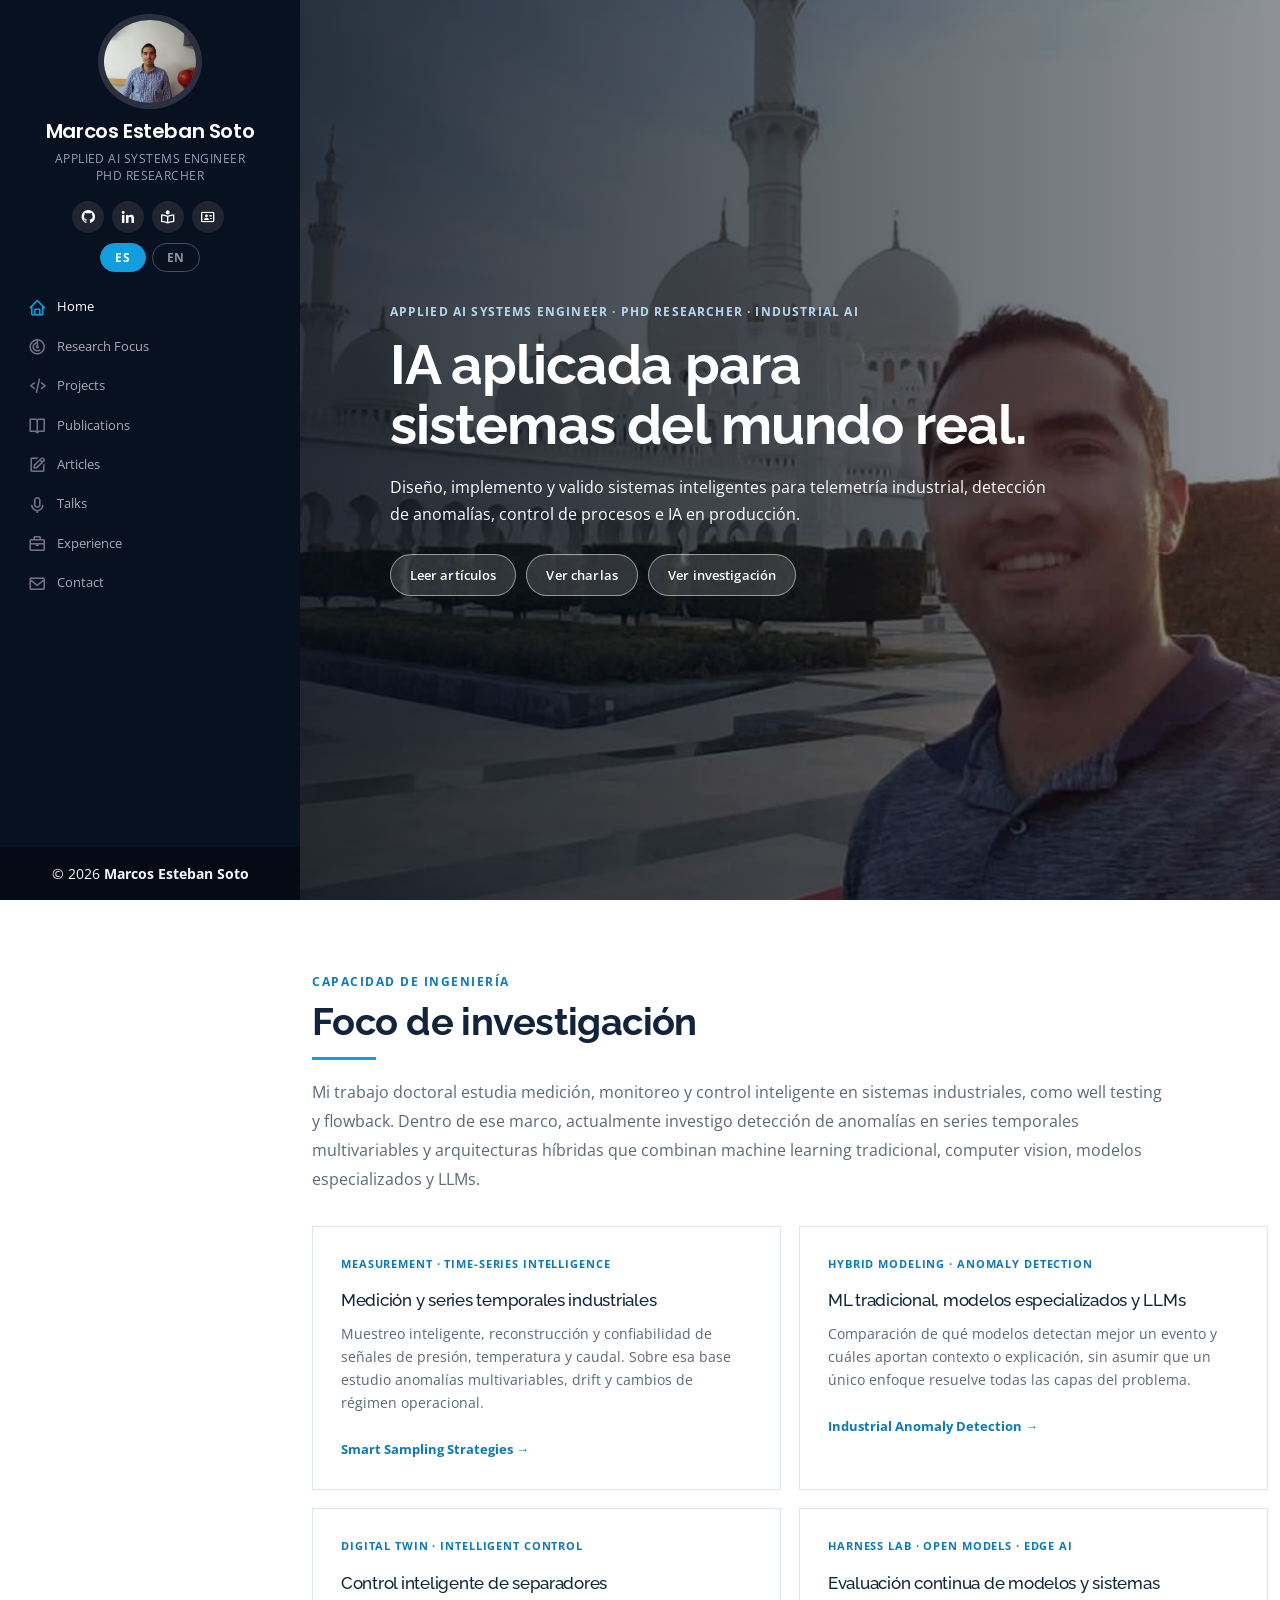
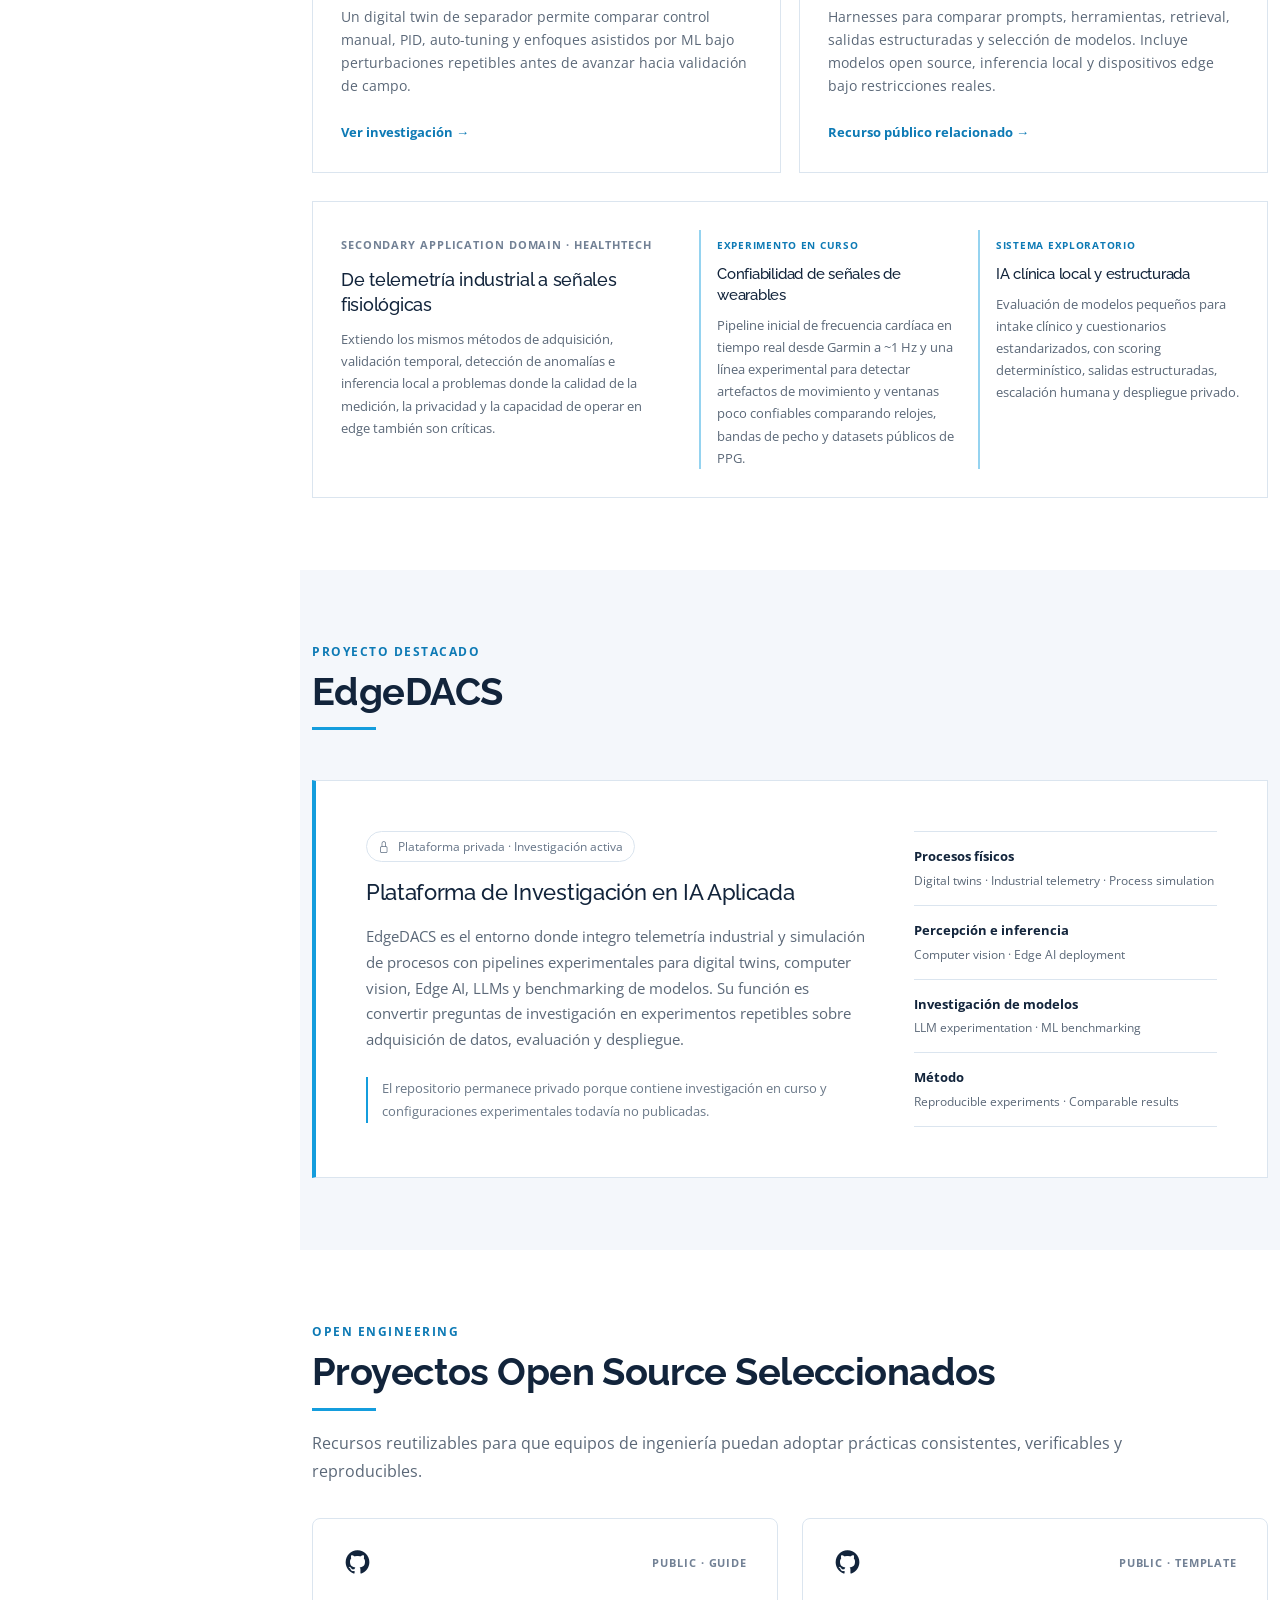
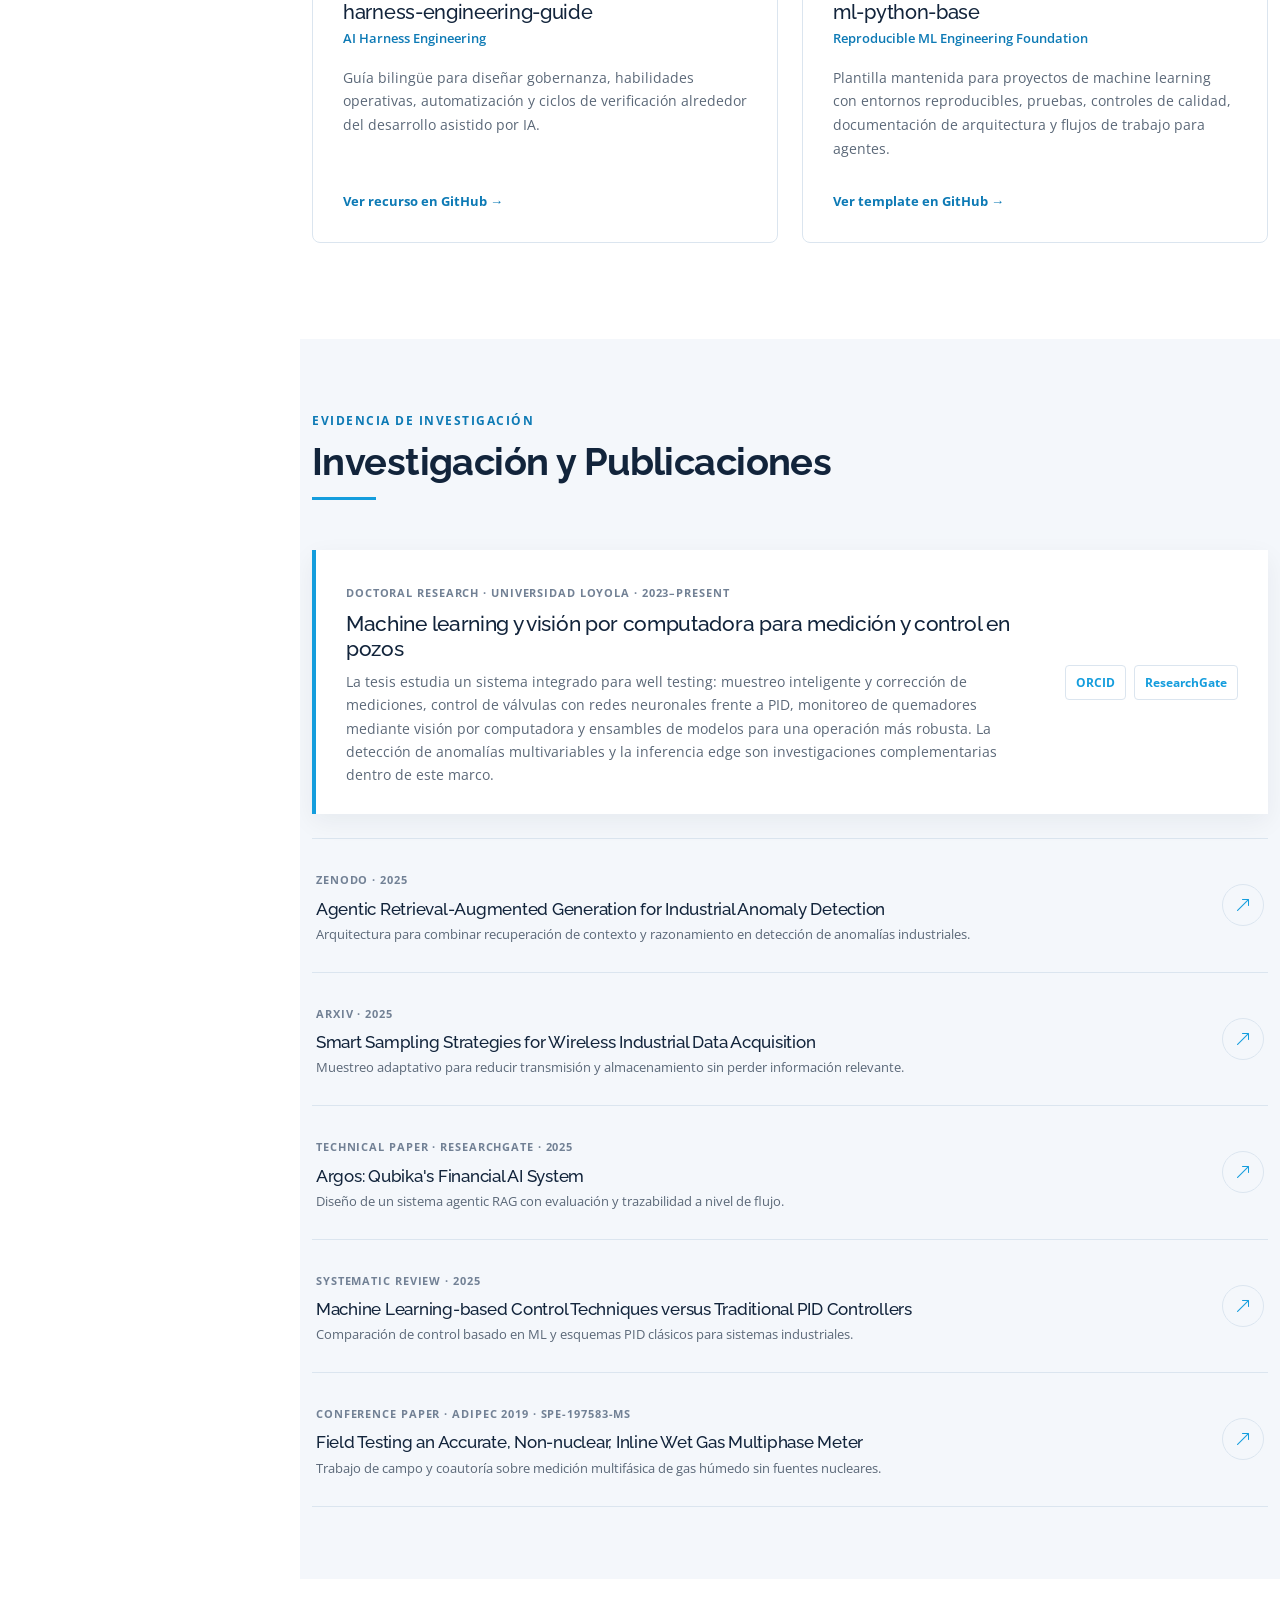
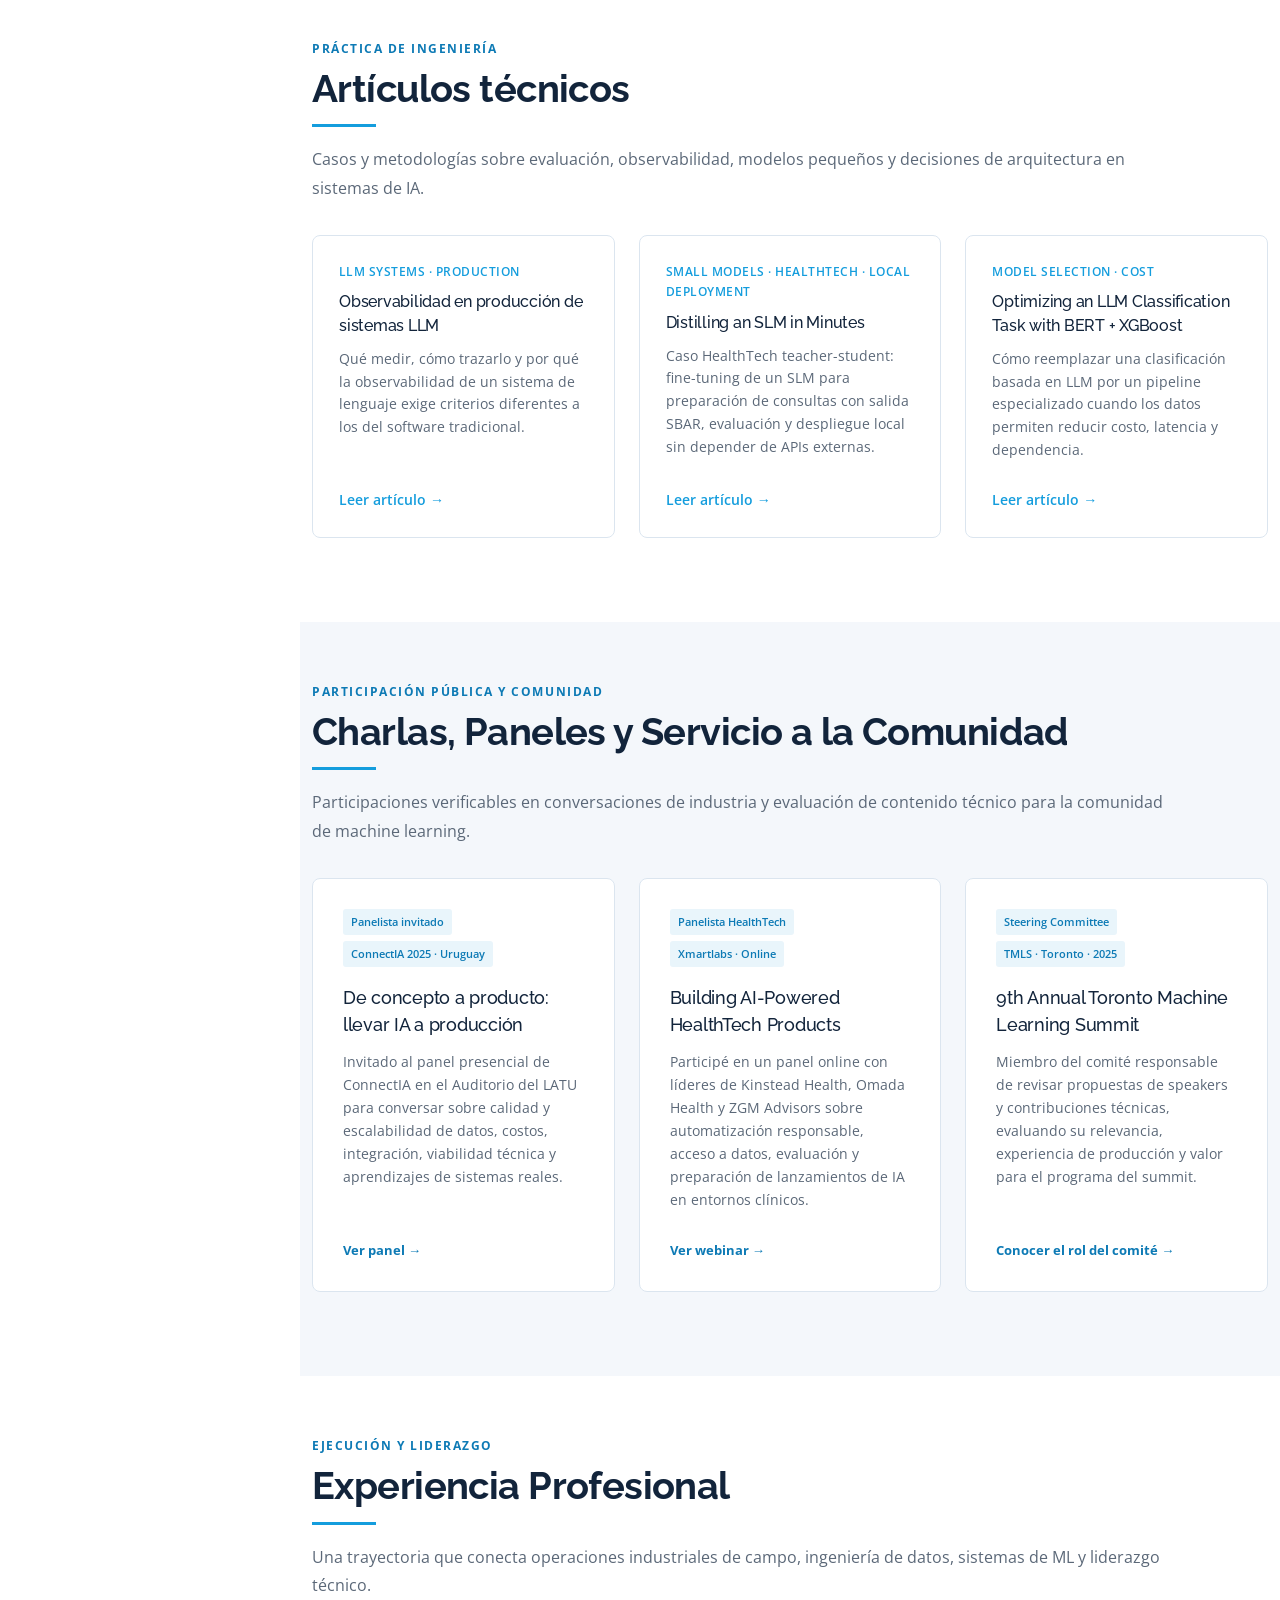
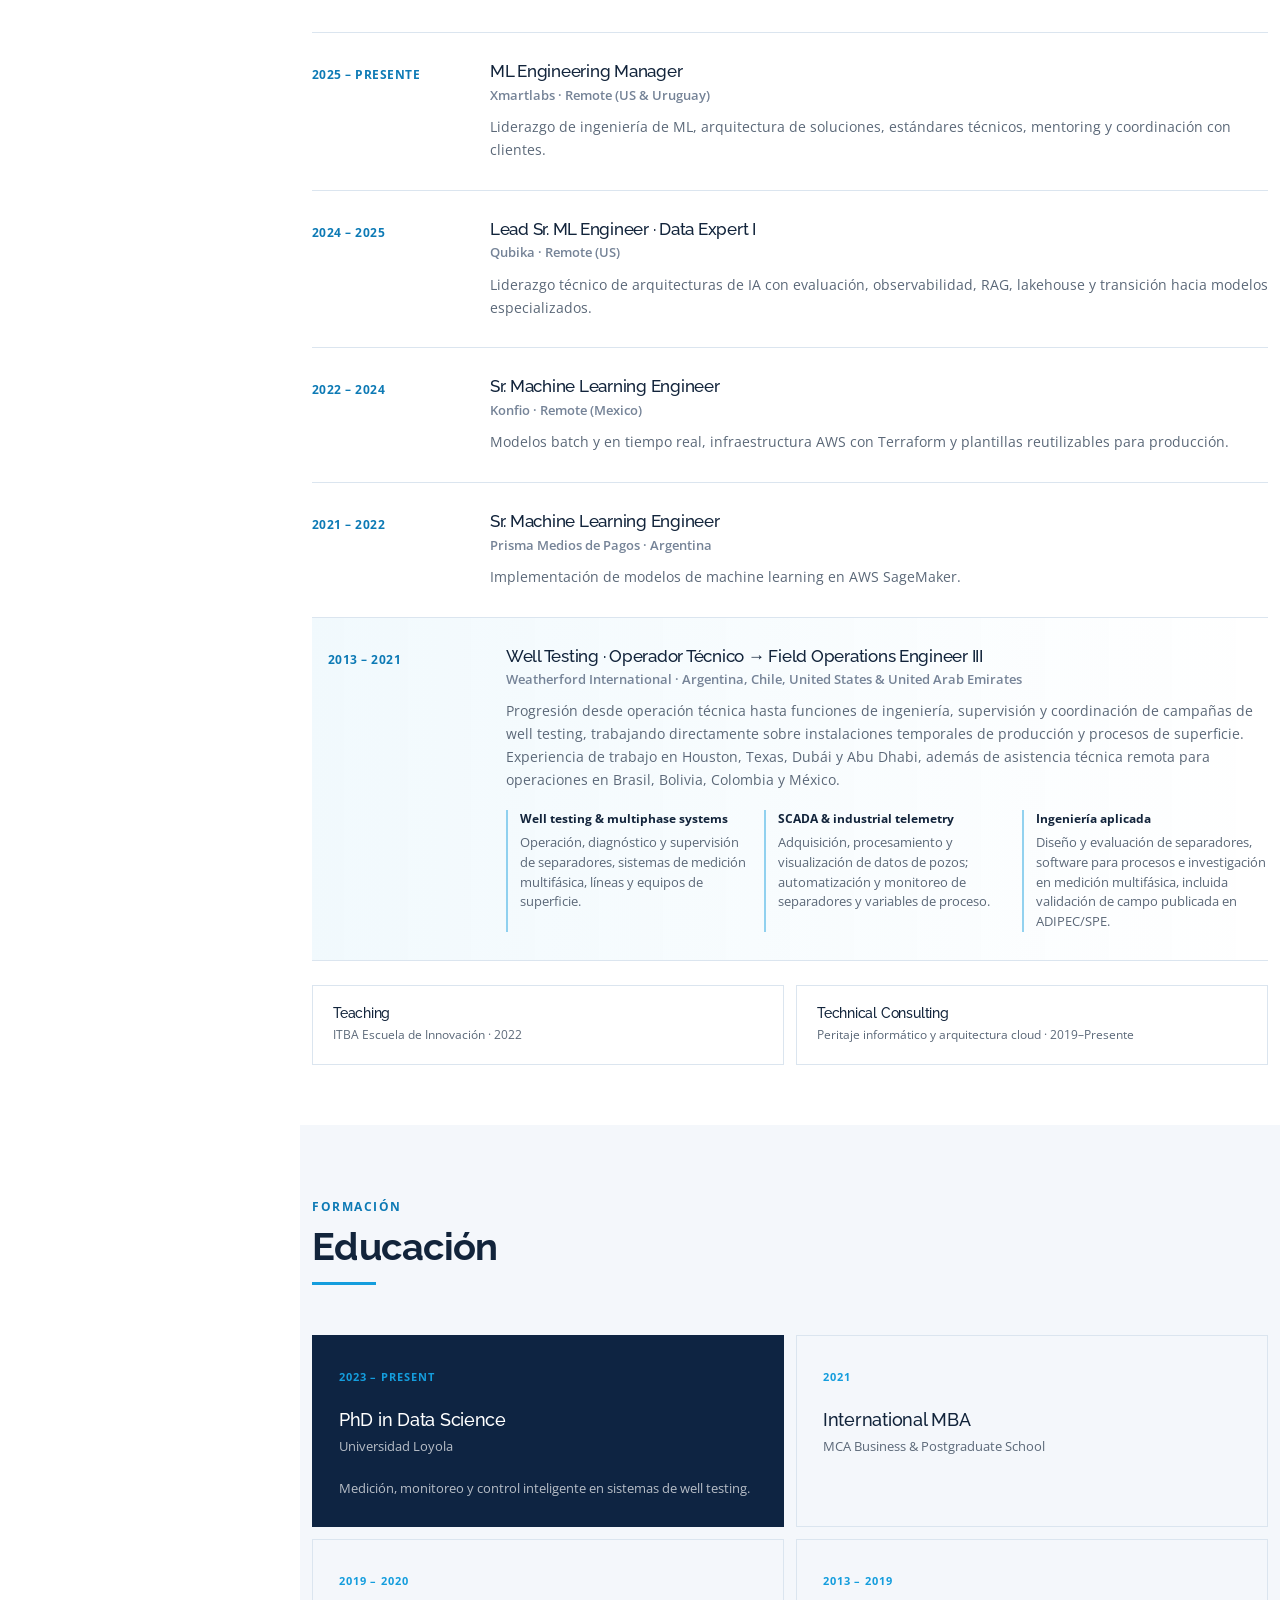
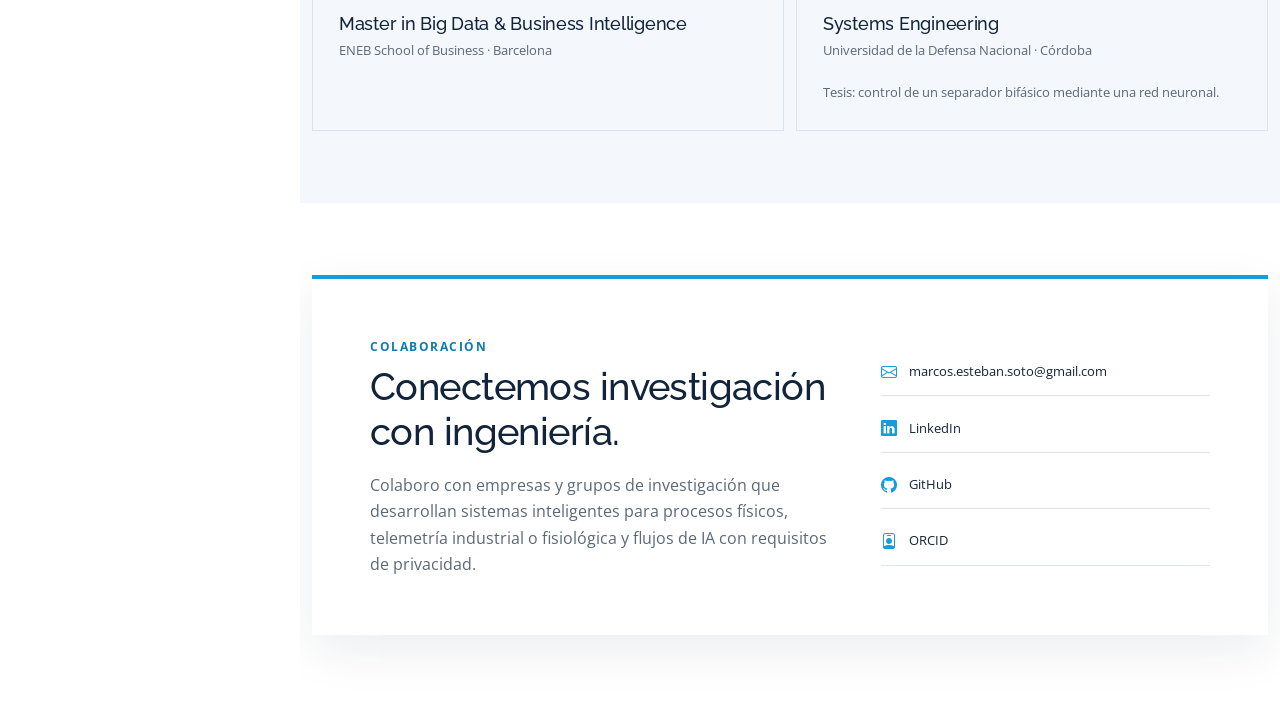
==== commit 2469e05e: "Update research focus: Revise descriptions to include industrial systems and computer vision in doct" ====
--- a/index.html
+++ b/index.html
@@ -133,14 +133,14 @@
           <div class="section-kicker"><span class="lang-es">Capacidad de ingeniería</span><span class="lang-en">Engineering capability</span></div>
           <h2><span class="lang-es">Foco de investigación</span><span class="lang-en">Research Focus</span></h2>
           <p class="section-lead">
-            <span class="lang-es">Mi trabajo doctoral estudia medición, monitoreo y control inteligente en sistemas de
-              well testing. Dentro de ese marco, actualmente investigo detección de anomalías en series temporales
-              multivariables y arquitecturas híbridas que combinan machine learning tradicional, modelos
-              especializados y LLMs.</span>
+            <span class="lang-es">Mi trabajo doctoral estudia medición, monitoreo y control inteligente en sistemas
+              industriales, como well testing y flowback. Dentro de ese marco, actualmente investigo detección de
+              anomalías en series temporales multivariables y arquitecturas híbridas que combinan machine learning
+              tradicional, computer vision, modelos especializados y LLMs.</span>
             <span class="lang-en">My doctoral work studies intelligent measurement, monitoring, and control in
-              well-testing systems. Within that broader program, I currently research anomaly detection in
-              multivariate time series and hybrid architectures combining traditional machine learning, specialized
-              models, and LLMs.</span>
+              industrial systems such as well testing and flowback. Within that broader program, I currently research
+              anomaly detection in multivariate time series and hybrid architectures combining traditional machine
+              learning, computer vision, specialized models, and LLMs.</span>
           </p>
         </div>
         <div class="research-proof-grid">
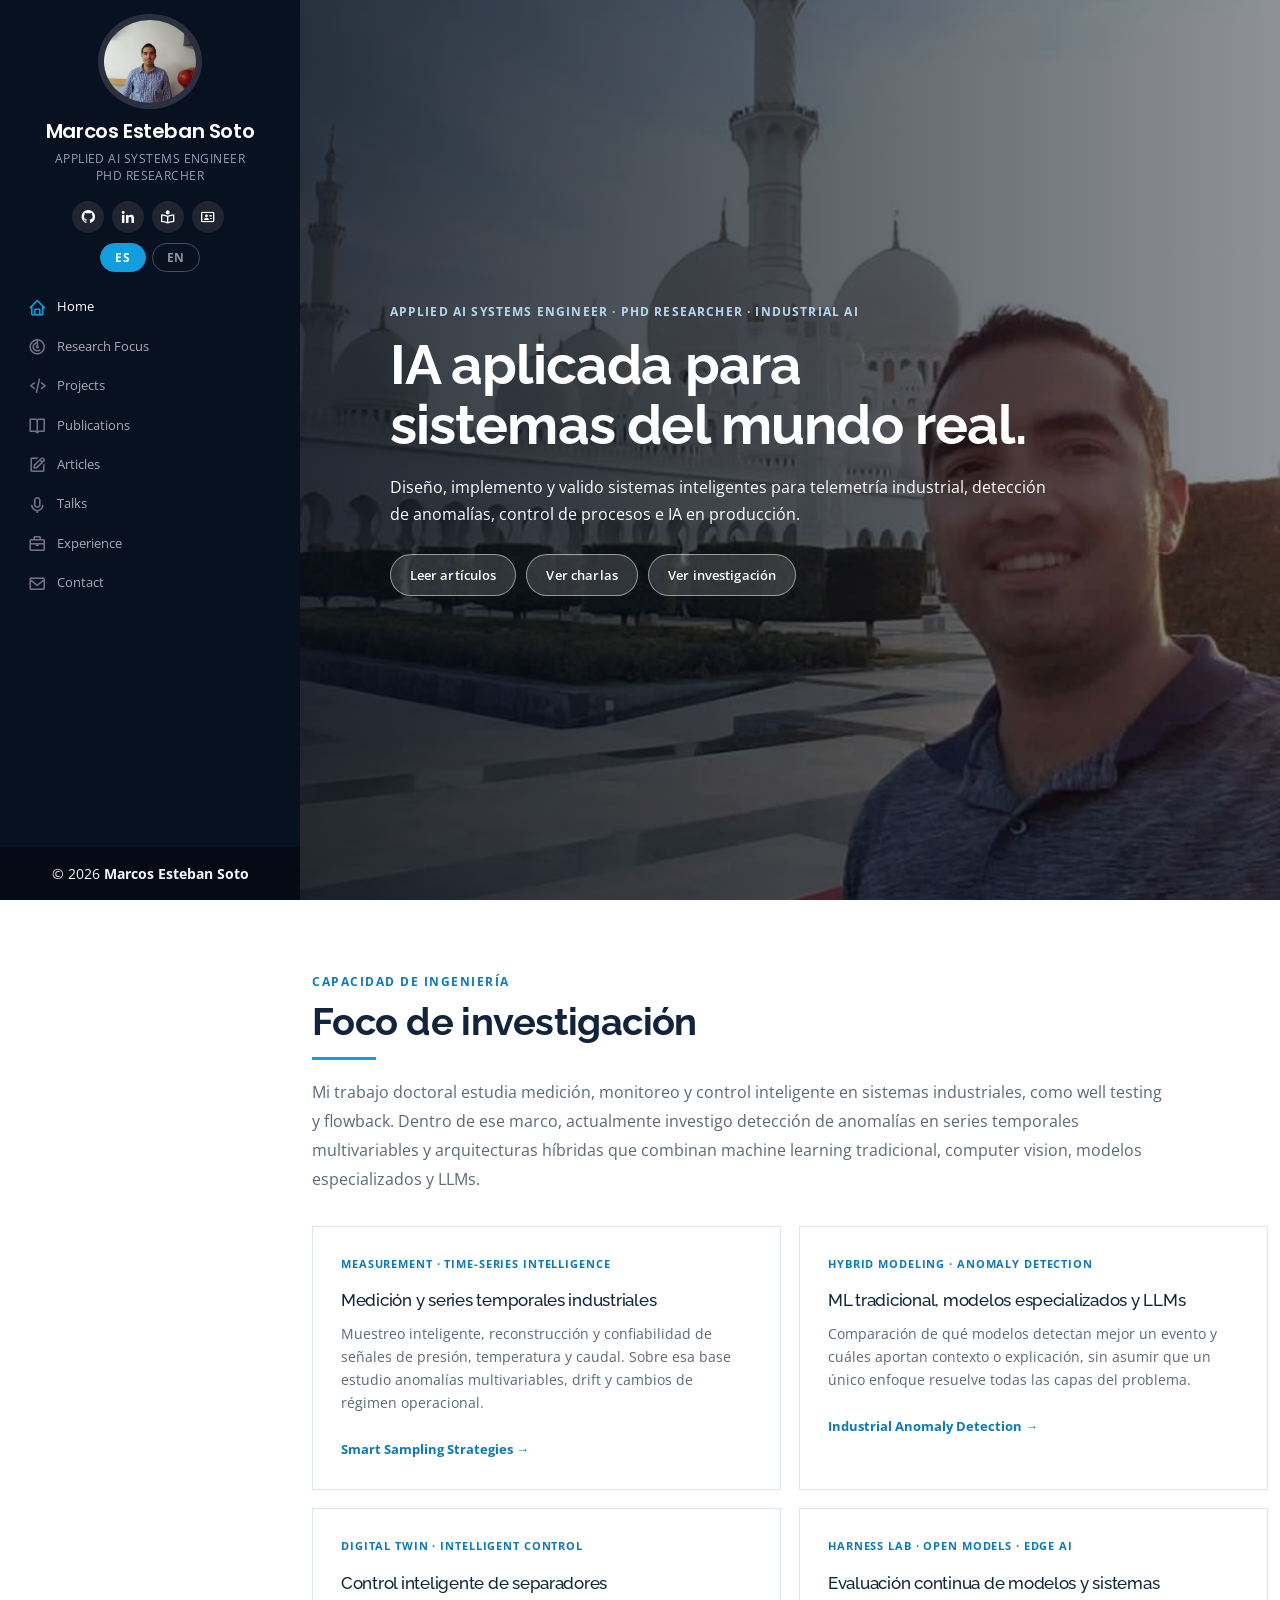
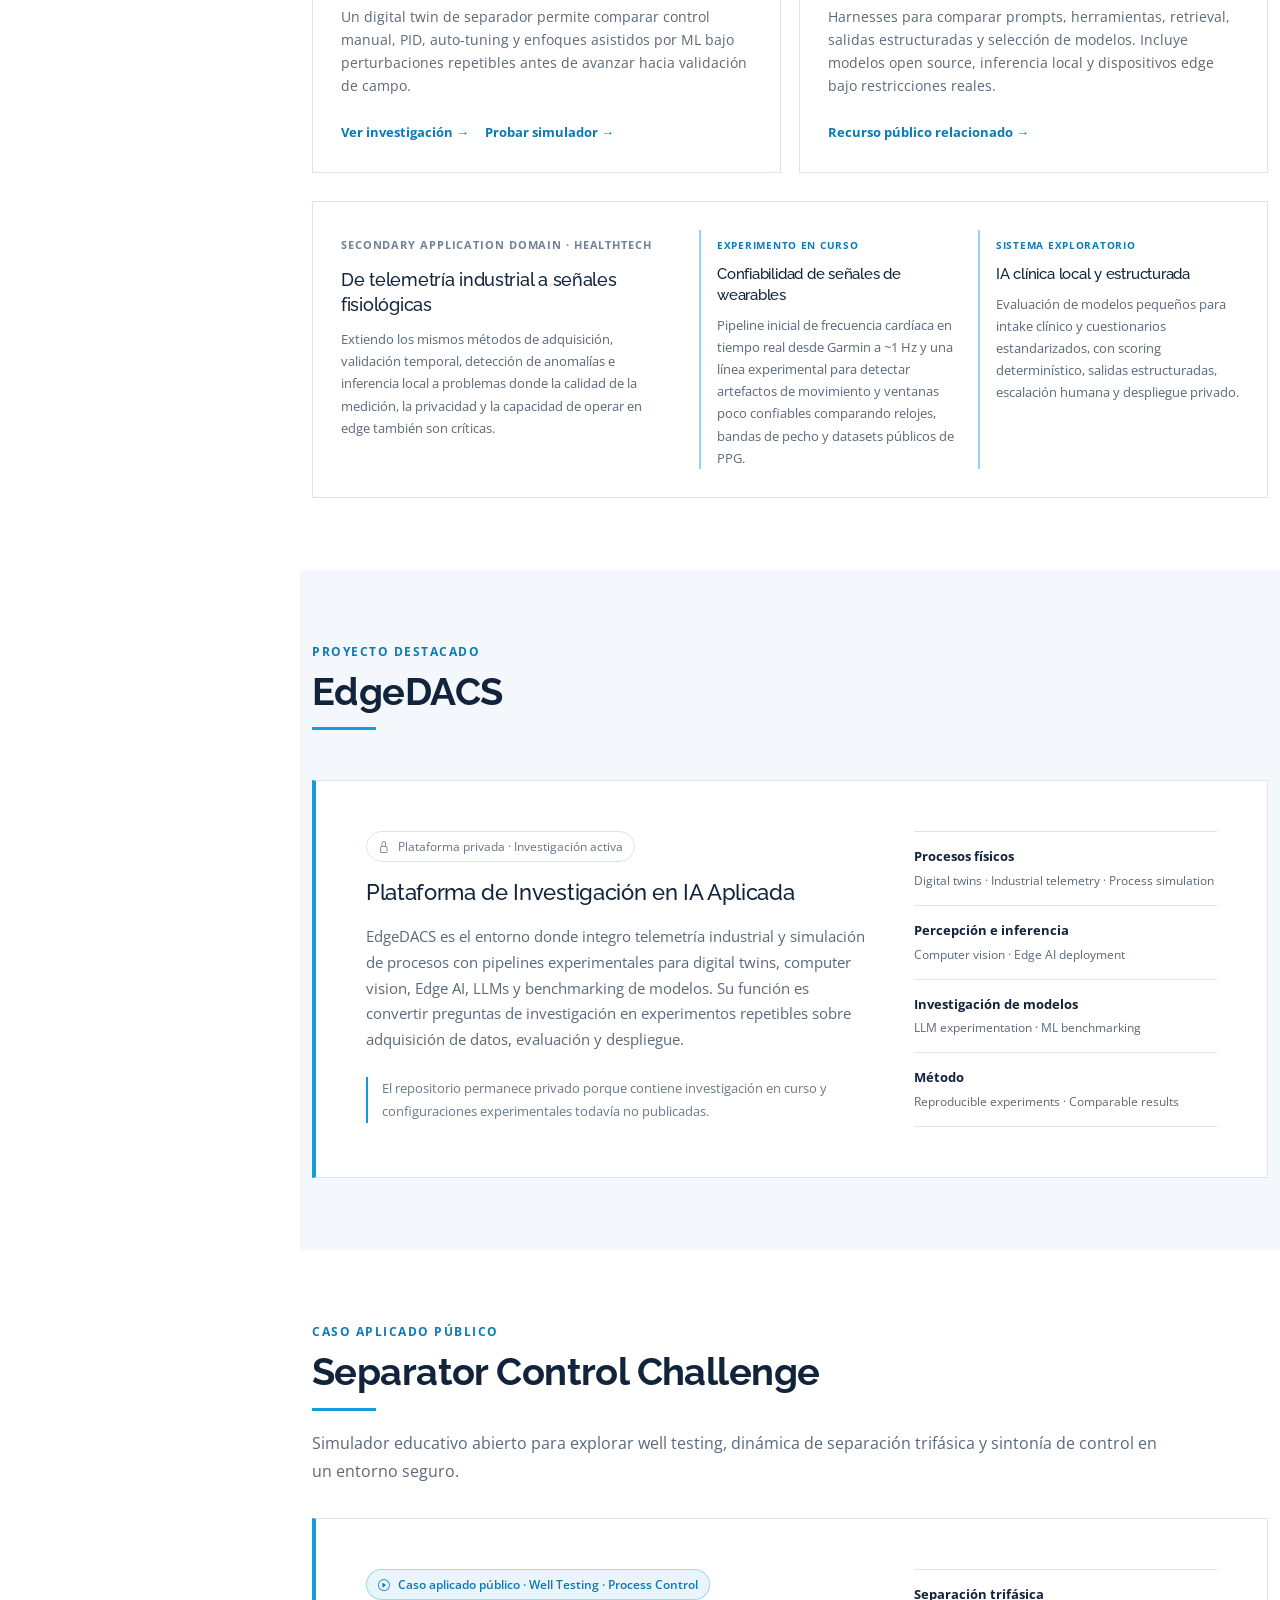
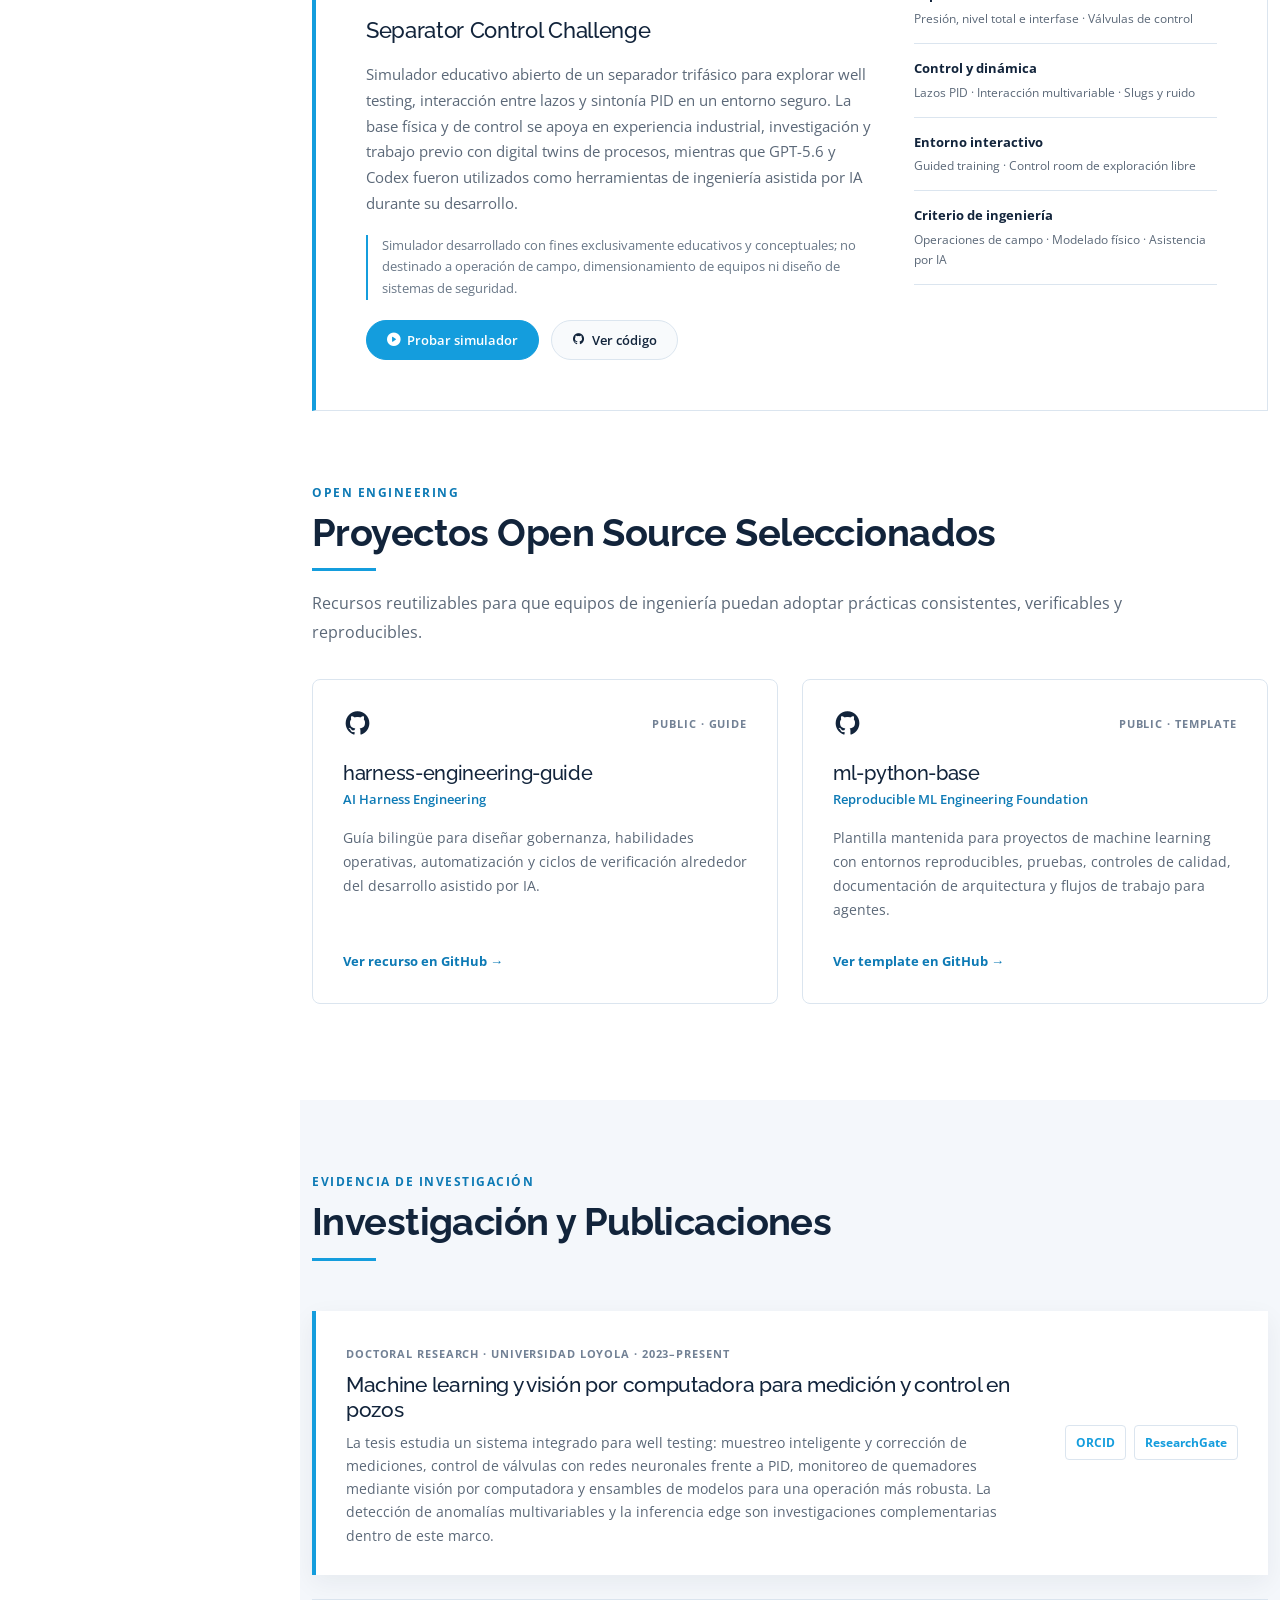
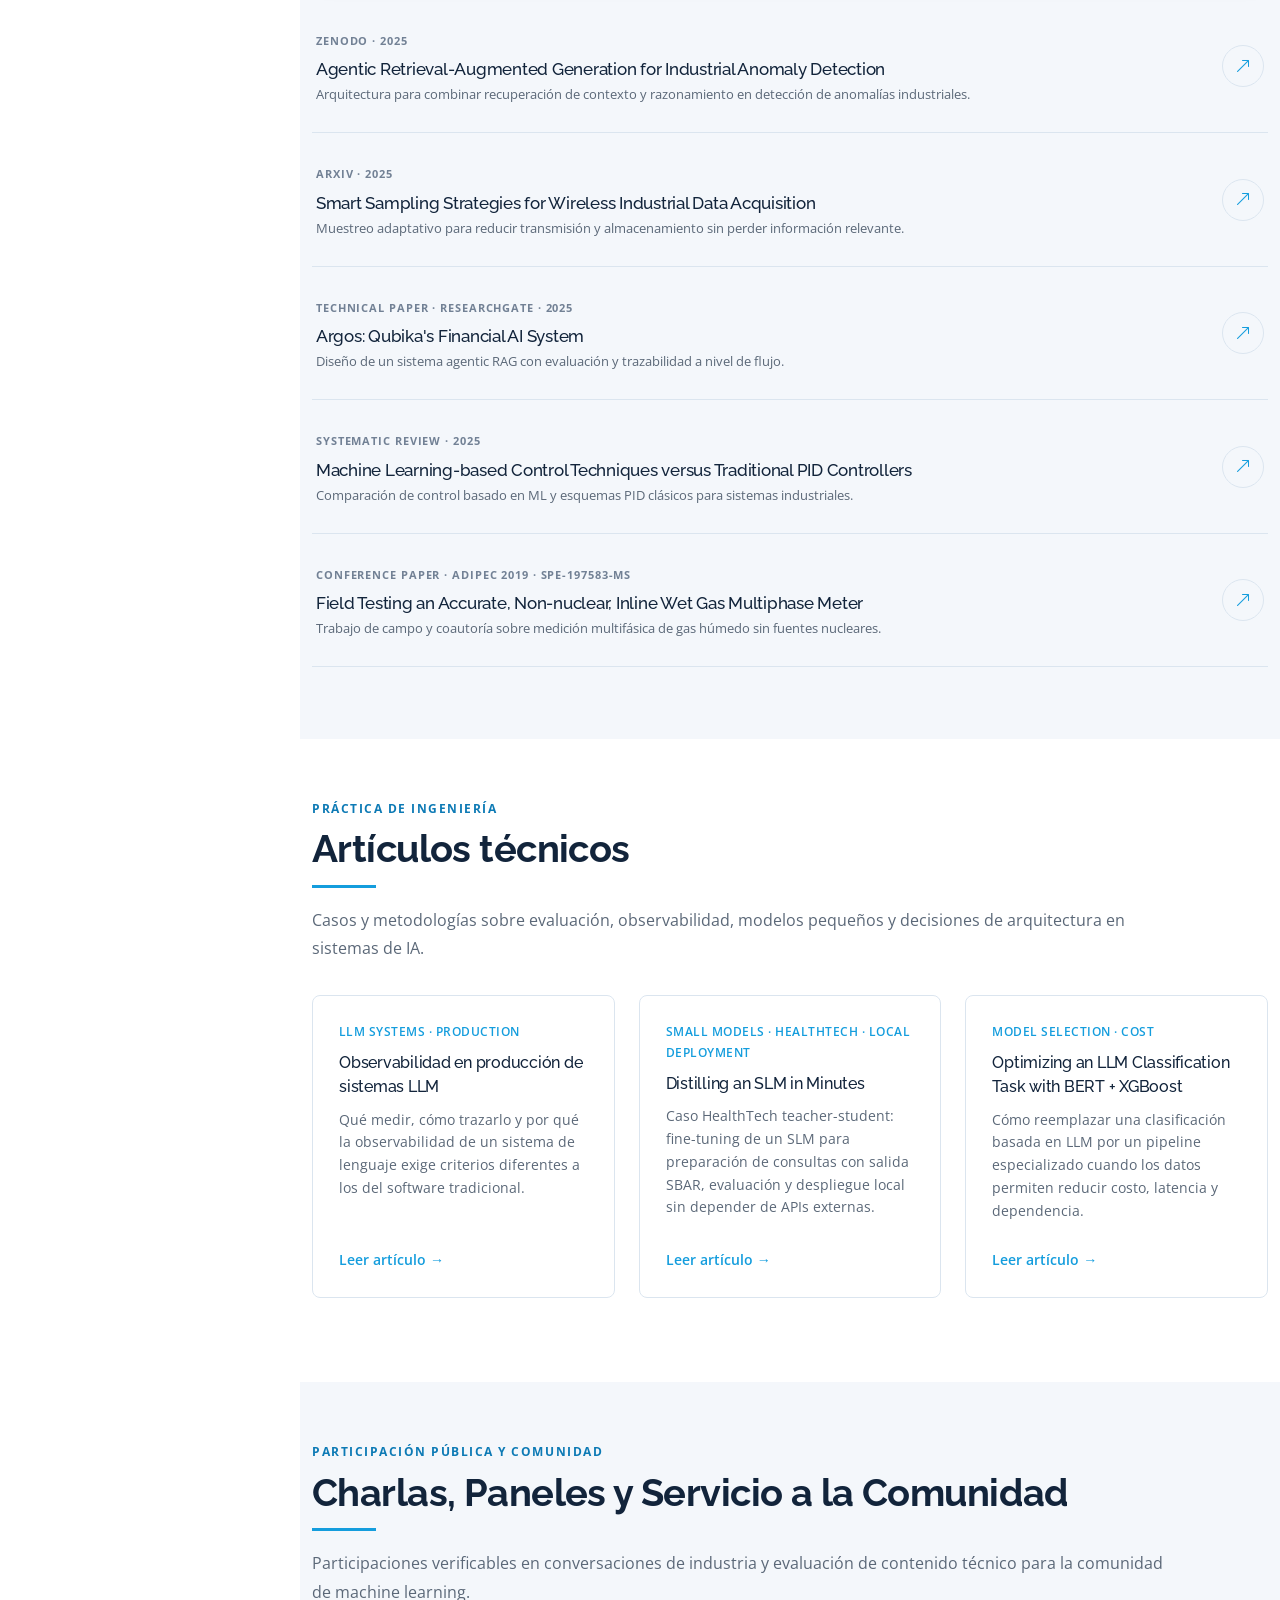
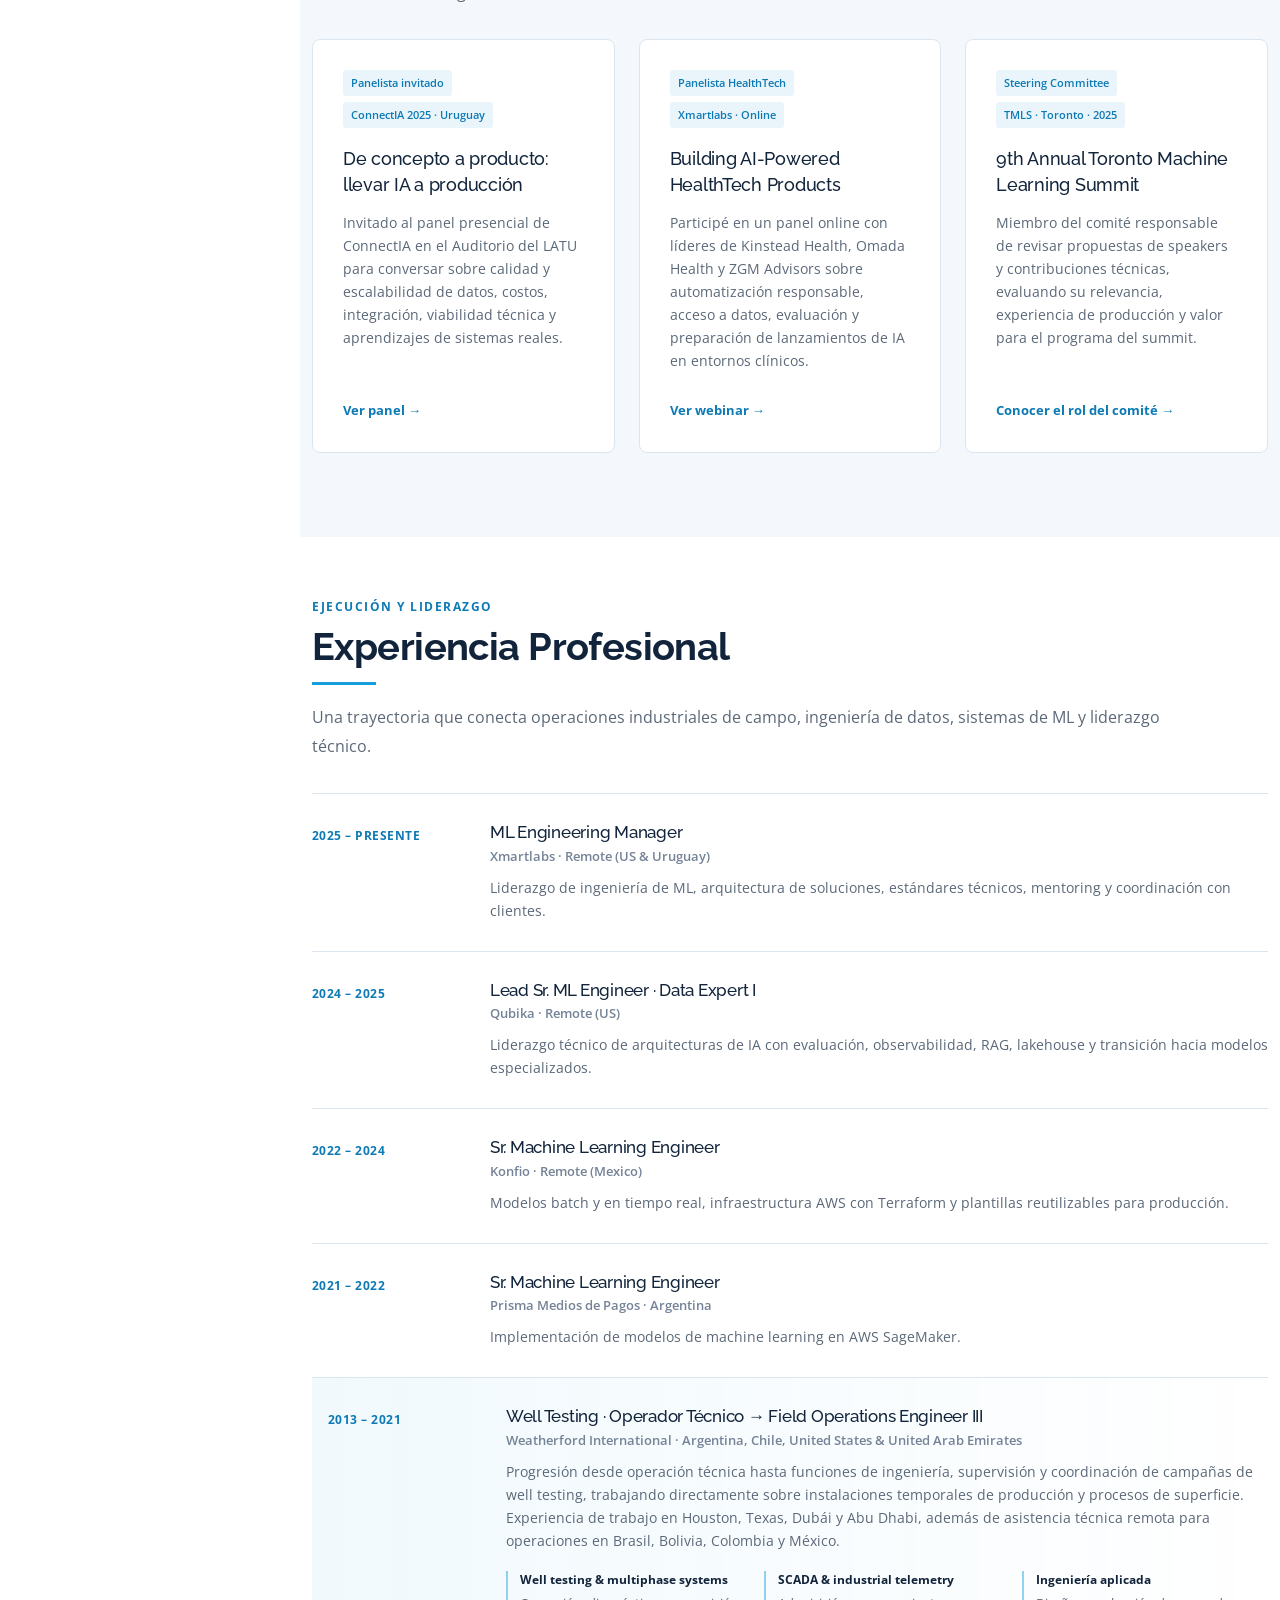
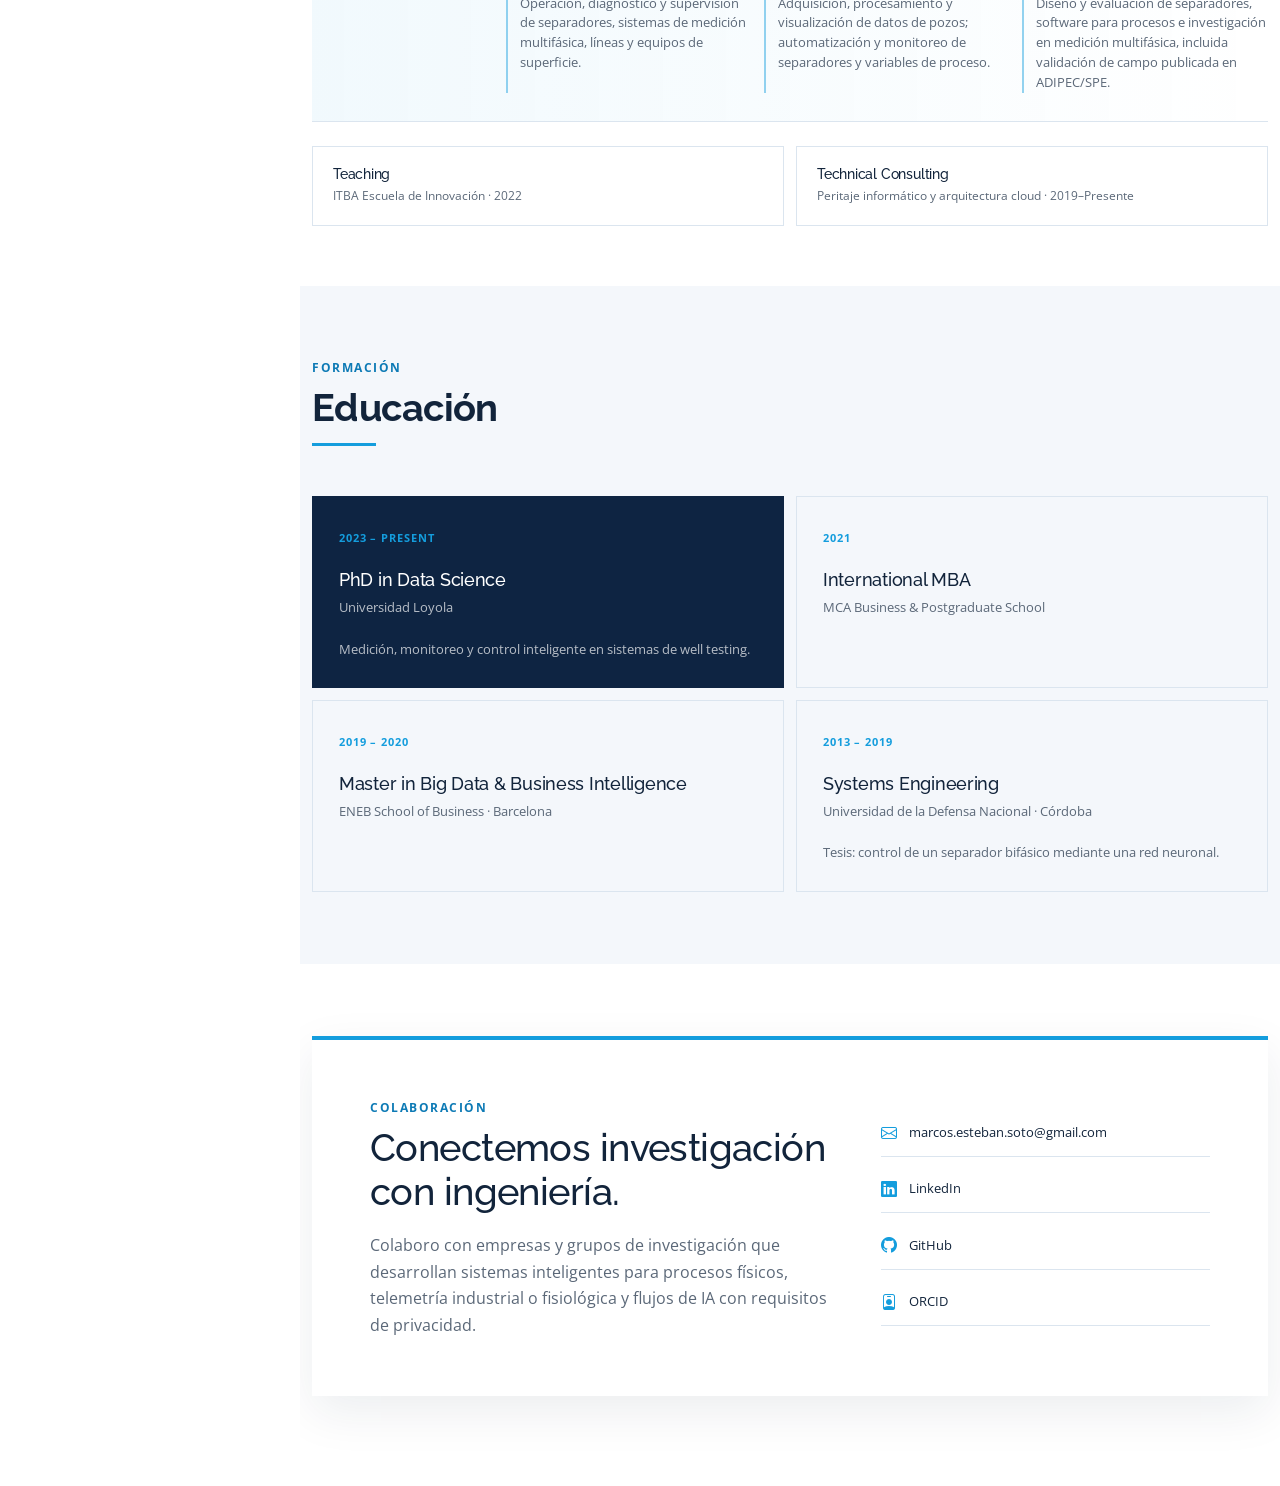
==== commit 8ecac2f5: "feat: added project" ====
--- a/index.html
+++ b/index.html
@@ -9,7 +9,7 @@
   <meta name="description"
     content="Applied AI systems engineering for industrial and cyber-physical environments: Industrial AI, computer vision, edge AI, digital twins, telemetry and machine learning systems.">
   <meta name="keywords"
-    content="Applied AI Systems Engineer, PhD Researcher, Industrial AI, Computer Vision, Edge AI, Digital Twins, Industrial IoT, Time-Series AI, Cyber-Physical Systems">
+    content="Applied AI Systems Engineer, PhD Researcher, Industrial AI, Computer Vision, Edge AI, Digital Twins, Separator Control Challenge, Well Testing, Process Control, PID Control, Industrial IoT, Time-Series AI, Cyber-Physical Systems">
   <link rel="canonical" href="https://marcosdh1987.github.io/cv/">
 
   <meta property="og:title" content="Marcos Soto | Applied AI Systems Engineer">
@@ -171,7 +171,10 @@
                 campo.</span><span class="lang-en">A separator digital twin supports comparison of manual control, PID,
                 auto-tuning, and ML-assisted approaches under repeatable disturbances before moving toward field
                 validation.</span></p>
-            <a href="https://www.researchgate.net/profile/Marcos-Soto-3" target="_blank" rel="noopener" class="btn-inline"><span class="lang-es">Ver investigación</span><span class="lang-en">View research</span> &rarr;</a>
+            <div class="d-flex flex-wrap gap-3 align-items-center">
+              <a href="https://www.researchgate.net/profile/Marcos-Soto-3" target="_blank" rel="noopener" class="btn-inline"><span class="lang-es">Ver investigación</span><span class="lang-en">View research</span> &rarr;</a>
+              <a href="#separator-challenge" class="btn-inline scrollto"><span class="lang-es">Probar simulador</span><span class="lang-en">Try simulator</span> &rarr;</a>
+            </div>
           </article>
           <article class="research-proof" data-aos="fade-up" data-aos-delay="100">
             <div class="research-proof-meta">Harness Lab · Open Models · Edge AI</div>
@@ -246,6 +249,45 @@
             <li><strong><span class="lang-es">Percepción e inferencia</span><span class="lang-en">Perception and inference</span></strong><span>Computer vision · Edge AI deployment</span></li>
             <li><strong><span class="lang-es">Investigación de modelos</span><span class="lang-en">Model research</span></strong><span>LLM experimentation · ML benchmarking</span></li>
             <li><strong><span class="lang-es">Método</span><span class="lang-en">Method</span></strong><span>Reproducible experiments · Comparable results</span></li>
+          </ul>
+        </article>
+      </div>
+    </section>
+
+    <section id="separator-challenge" class="separator-challenge">
+      <div class="container">
+        <div class="section-title">
+          <div class="section-kicker"><span class="lang-es">Caso aplicado público</span><span class="lang-en">Public applied project</span></div>
+          <h2>Separator Control Challenge</h2>
+          <p class="section-lead">
+            <span class="lang-es">Simulador educativo abierto para explorar well testing, dinámica de separación trifásica y sintonía de control en un entorno seguro.</span>
+            <span class="lang-en">An open educational simulator for exploring well testing, three-phase separation dynamics, and process control tuning in a safe environment.</span>
+          </p>
+        </div>
+        <article class="project-feature" data-aos="fade-up">
+          <div class="project-feature-copy">
+            <div class="platform-status platform-status-public"><i class="bi bi-play-circle"></i><span class="lang-es">Caso aplicado público · Well Testing · Process Control</span><span class="lang-en">Public Applied Project · Well Testing · Process Control</span></div>
+            <h3>Separator Control Challenge</h3>
+            <p><span class="lang-es">Simulador educativo abierto de un separador trifásico para explorar well testing, interacción entre lazos y sintonía PID en un entorno seguro. La base física y de control se apoya en experiencia industrial, investigación y trabajo previo con digital twins de procesos, mientras que GPT-5.6 y Codex fueron utilizados como herramientas de ingeniería asistida por IA durante su desarrollo.</span><span class="lang-en">An open educational three-phase separator simulator for exploring well testing, loop interaction, and PID tuning in a safe environment. Its physical and control foundations build on industrial experience, research, and prior work with process digital twins, while GPT-5.6 and Codex were used as AI-assisted engineering tools during development.</span></p>
+            <p class="educational-note"><span class="lang-es">Simulador desarrollado con fines exclusivamente educativos y conceptuales; no destinado a operación de campo, dimensionamiento de equipos ni diseño de sistemas de seguridad.</span><span class="lang-en">Developed strictly for educational and conceptual exploration; not intended for field operations, equipment sizing, or safety-system design.</span></p>
+            <div class="project-actions">
+              <a href="https://separator-control-challenge.vercel.app/" target="_blank" rel="noopener" class="btn-project btn-project-primary">
+                <i class="bi bi-play-circle-fill"></i>
+                <span class="lang-es">Probar simulador</span>
+                <span class="lang-en">Try simulator</span>
+              </a>
+              <a href="https://github.com/marcosdh1987/separator-control-challenge" target="_blank" rel="noopener" class="btn-project btn-project-secondary">
+                <i class="bx bxl-github"></i>
+                <span class="lang-es">Ver código</span>
+                <span class="lang-en">View source</span>
+              </a>
+            </div>
+          </div>
+          <ul class="project-scope-list">
+            <li><strong><span class="lang-es">Separación trifásica</span><span class="lang-en">Three-phase separation</span></strong><span><span class="lang-es">Presión, nivel total e interfase · Válvulas de control</span><span class="lang-en">Pressure, total level &amp; interface · Control valves</span></span></li>
+            <li><strong><span class="lang-es">Control y dinámica</span><span class="lang-en">Control and dynamics</span></strong><span><span class="lang-es">Lazos PID · Interacción multivariable · Slugs y ruido</span><span class="lang-en">PID loops · Loop interaction · Slugs &amp; sensor noise</span></span></li>
+            <li><strong><span class="lang-es">Entorno interactivo</span><span class="lang-en">Interactive environment</span></strong><span><span class="lang-es">Guided training · Control room de exploración libre</span><span class="lang-en">Guided training · Free-exploration control room</span></span></li>
+            <li><strong><span class="lang-es">Criterio de ingeniería</span><span class="lang-en">Engineering judgment</span></strong><span><span class="lang-es">Operaciones de campo · Modelado físico · Asistencia por IA</span><span class="lang-en">Field operations · Physical modeling · AI-assisted</span></span></li>
           </ul>
         </article>
       </div>
--- a/assets/css/style.css
+++ b/assets/css/style.css
@@ -2409,6 +2409,77 @@
   margin-bottom: 0;
 }
 
+.project-feature .platform-status-public {
+  background: var(--blue-pale);
+  border-color: rgba(20, 157, 221, 0.35);
+  color: var(--blue-dark);
+  font-weight: 600;
+}
+
+.project-feature .educational-note {
+  border-left: 2px solid var(--blue);
+  color: #6a7888;
+  font-size: 0.82rem !important;
+  line-height: 1.65;
+  margin: 18px 0 20px;
+  padding-left: 14px;
+}
+
+.project-actions {
+  align-items: center;
+  display: flex;
+  flex-wrap: wrap;
+  gap: 12px;
+  margin-top: 20px;
+}
+
+.btn-project {
+  align-items: center;
+  border-radius: 50px;
+  display: inline-flex;
+  font-size: 0.84rem;
+  font-weight: 600;
+  gap: 7px;
+  padding: 8px 20px;
+  text-decoration: none;
+  transition: all 0.25s ease;
+}
+
+.btn-project-primary {
+  background: var(--blue);
+  border: 1px solid var(--blue);
+  color: #fff;
+}
+
+.btn-project-primary:hover {
+  background: var(--blue-dark);
+  border-color: var(--blue-dark);
+  color: #fff;
+  transform: translateY(-1px);
+  box-shadow: 0 4px 14px rgba(20, 157, 221, 0.25);
+}
+
+.btn-project-secondary {
+  background: #f8fafc;
+  border: 1px solid var(--line);
+  color: var(--ink);
+}
+
+.btn-project-secondary:hover {
+  background: var(--blue-pale);
+  border-color: #9ecde4;
+  color: var(--blue-dark);
+  transform: translateY(-1px);
+}
+
+.separator-challenge {
+  padding-bottom: 36px;
+}
+
+.open-source {
+  padding-top: 36px;
+}
+
 .project-scope-list {
   border-top: 1px solid var(--line);
   list-style: none;
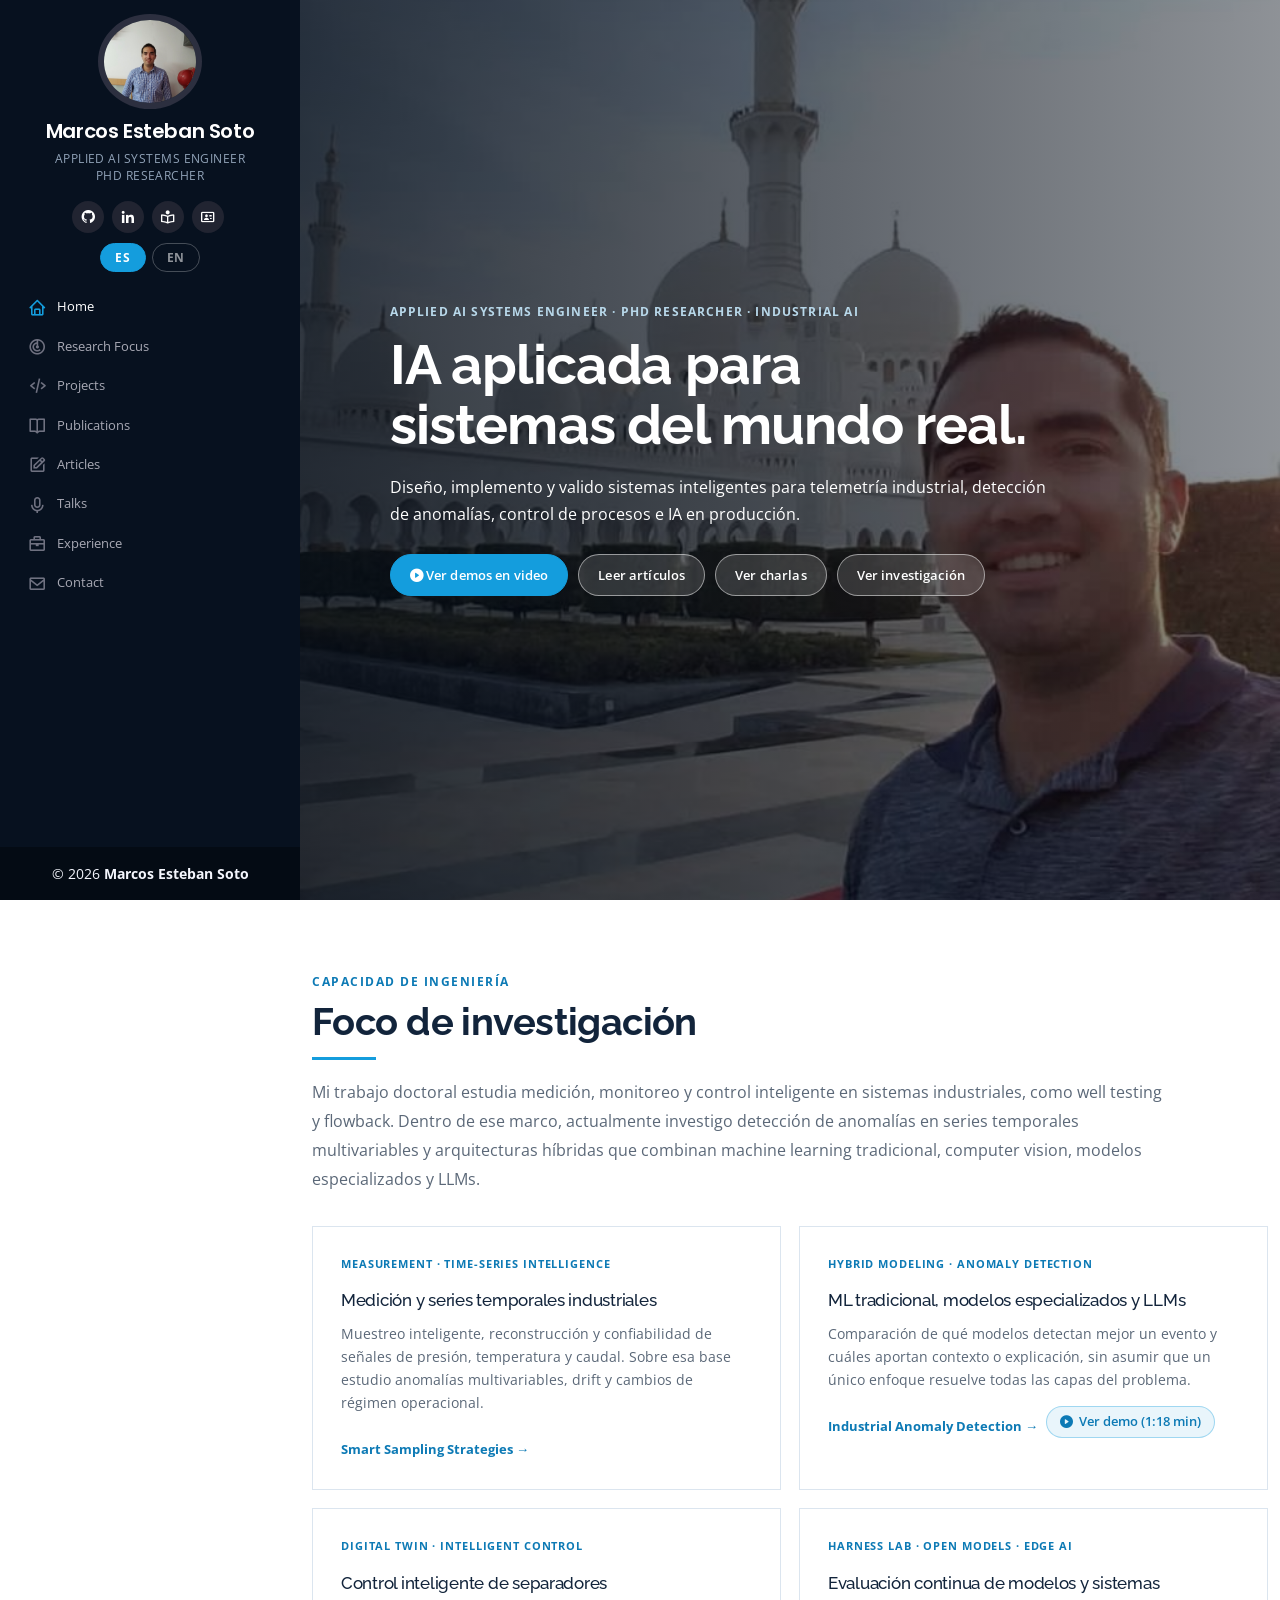
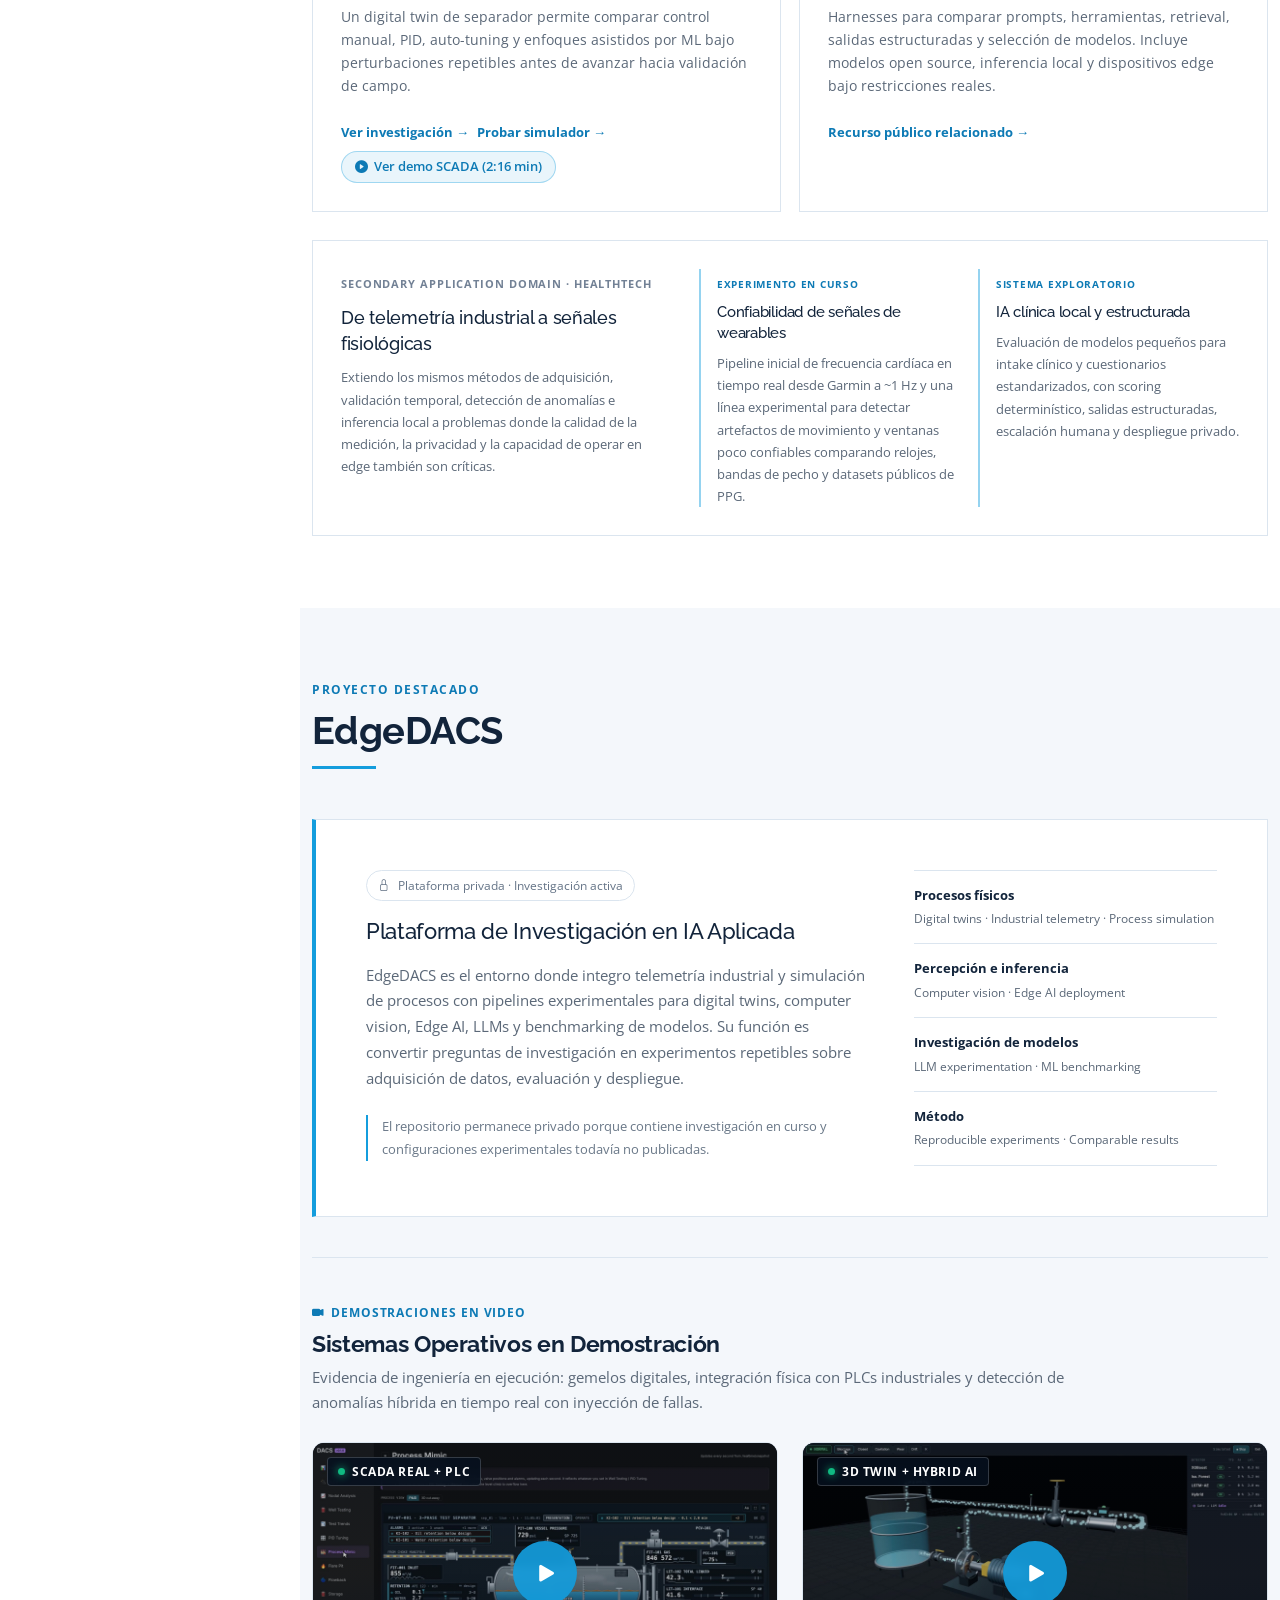
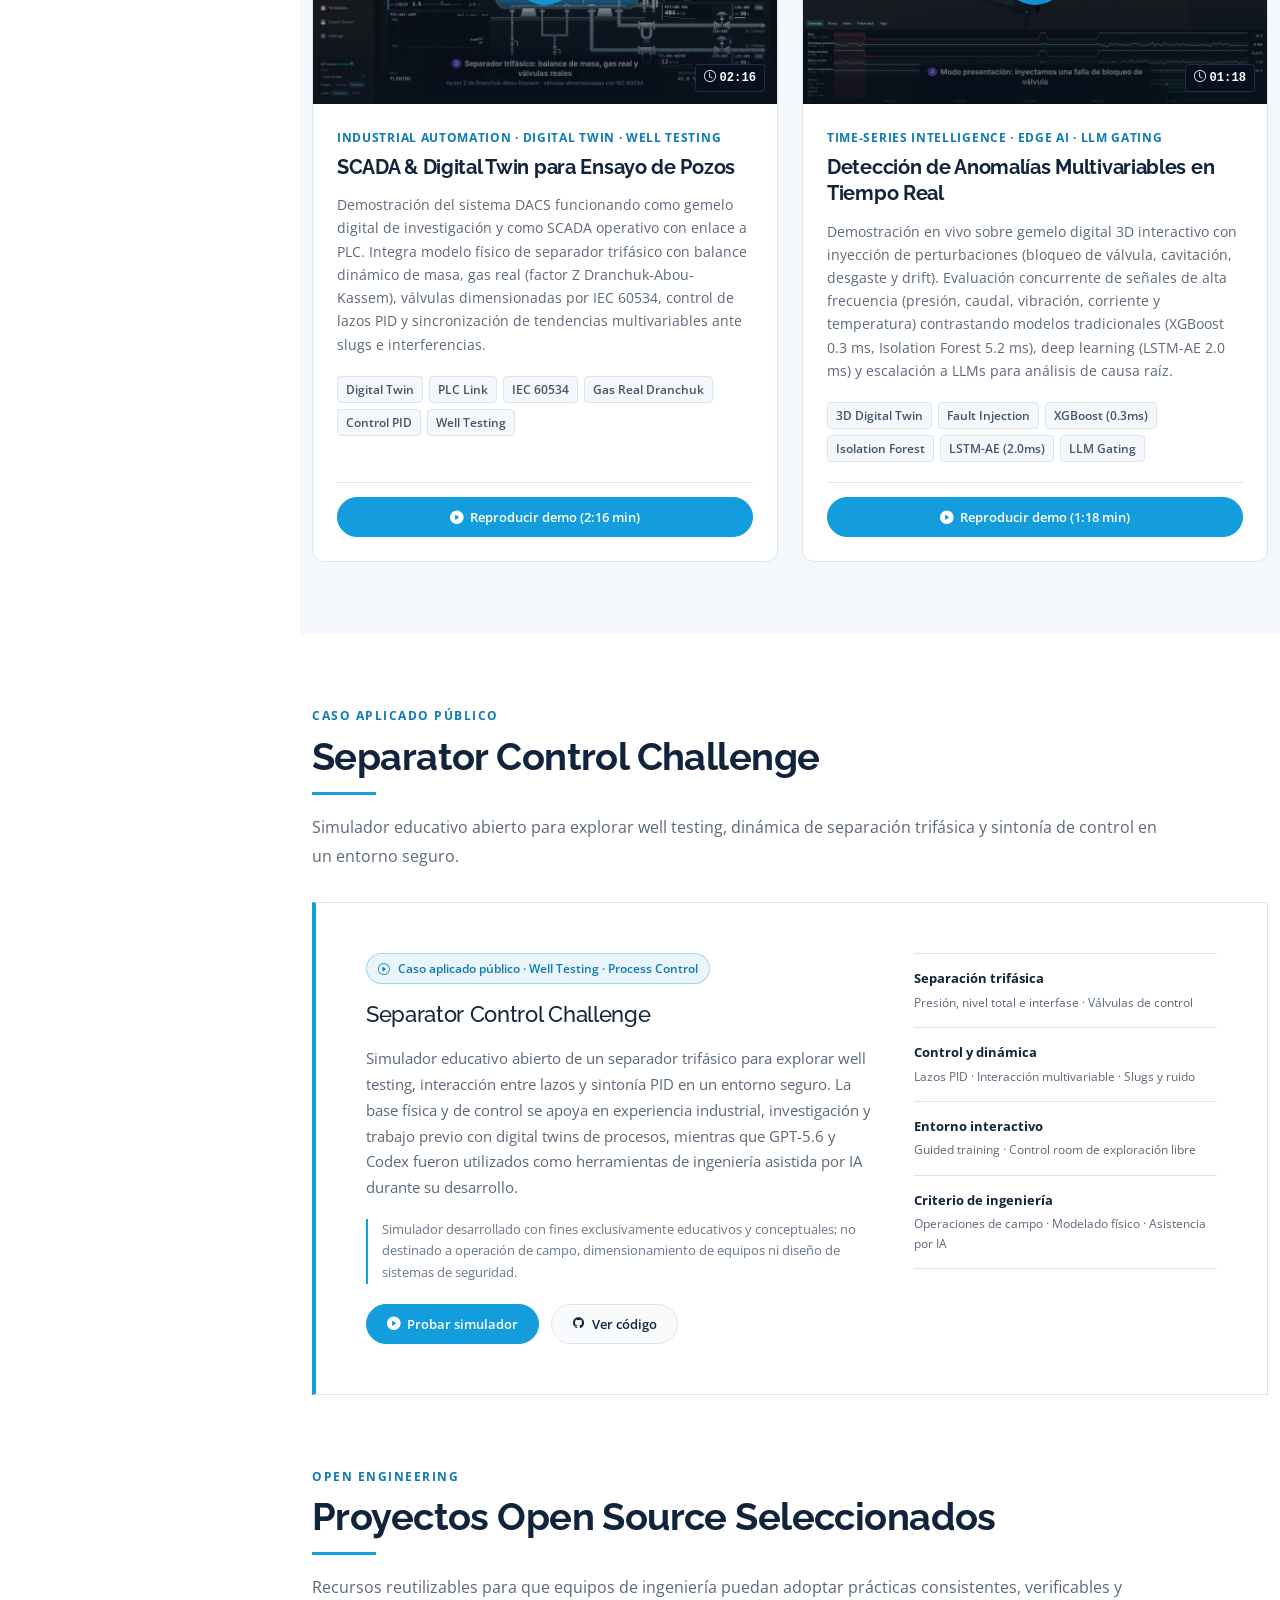
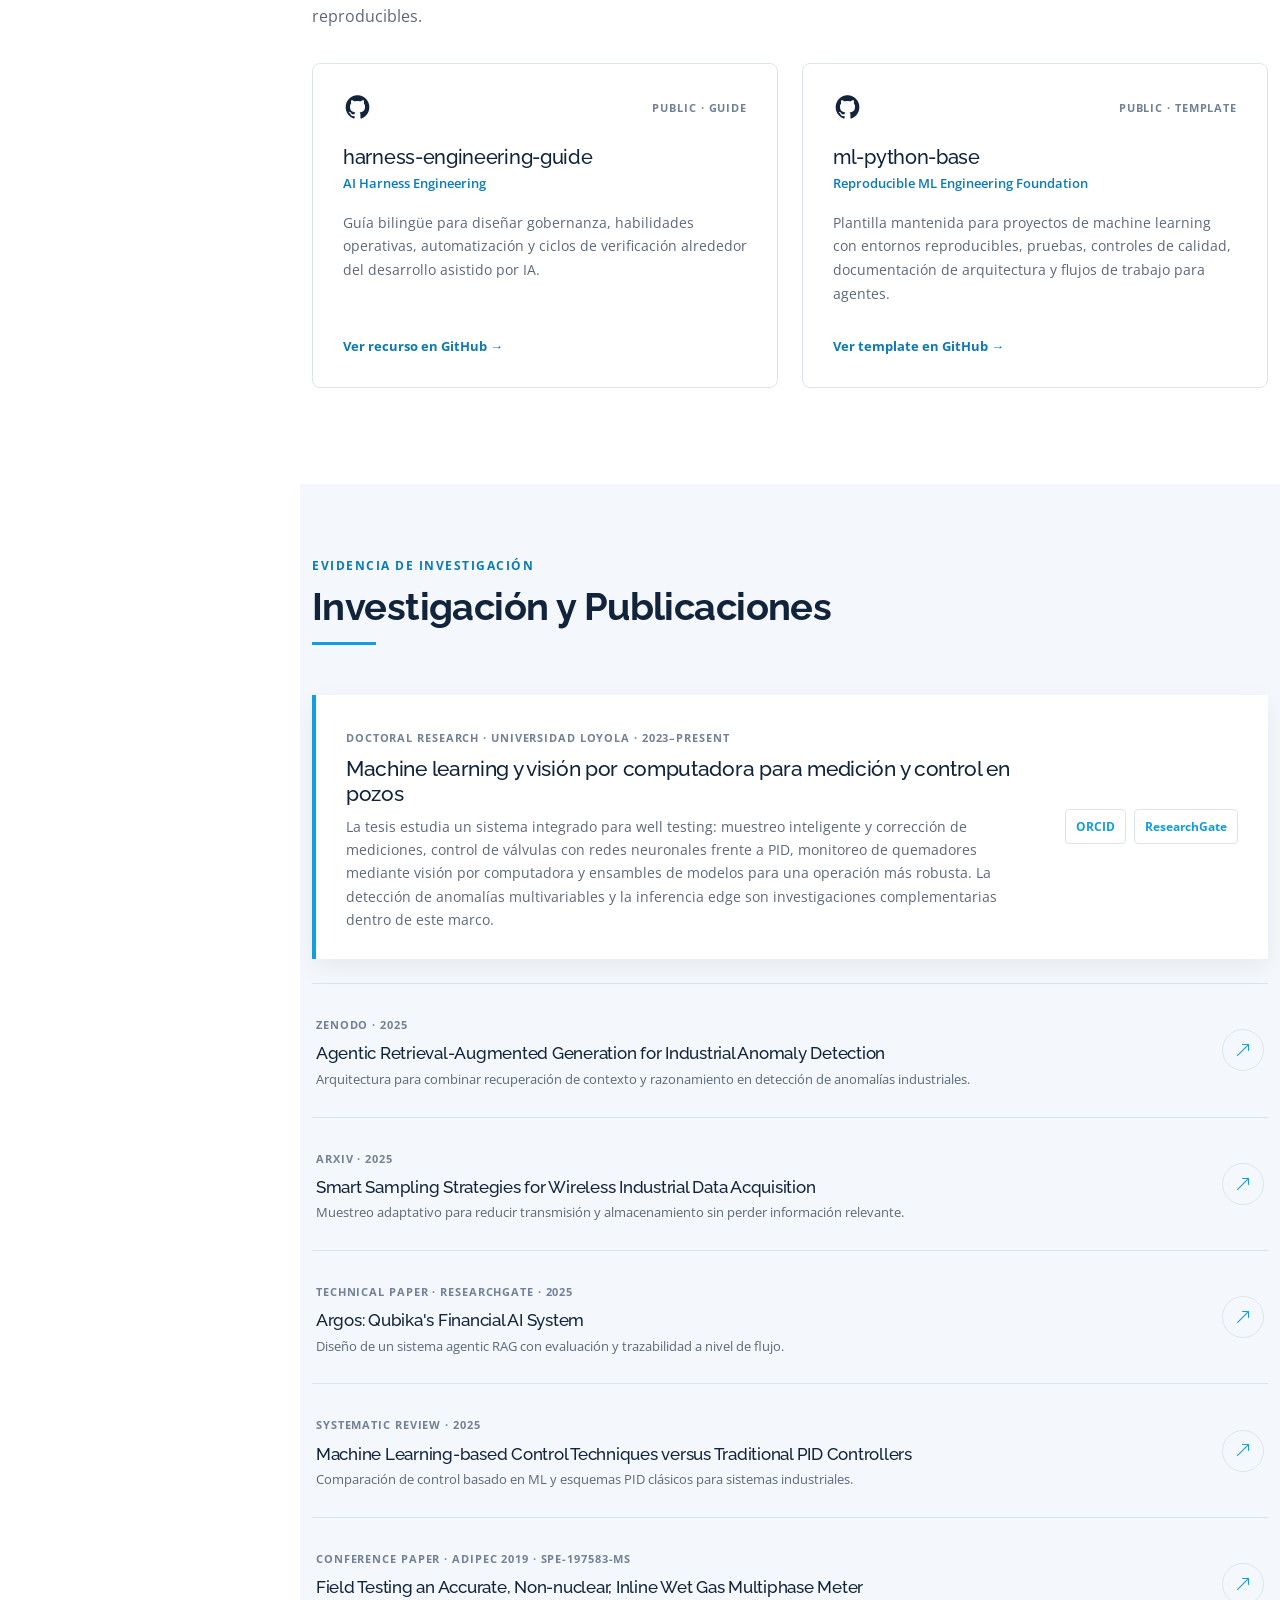
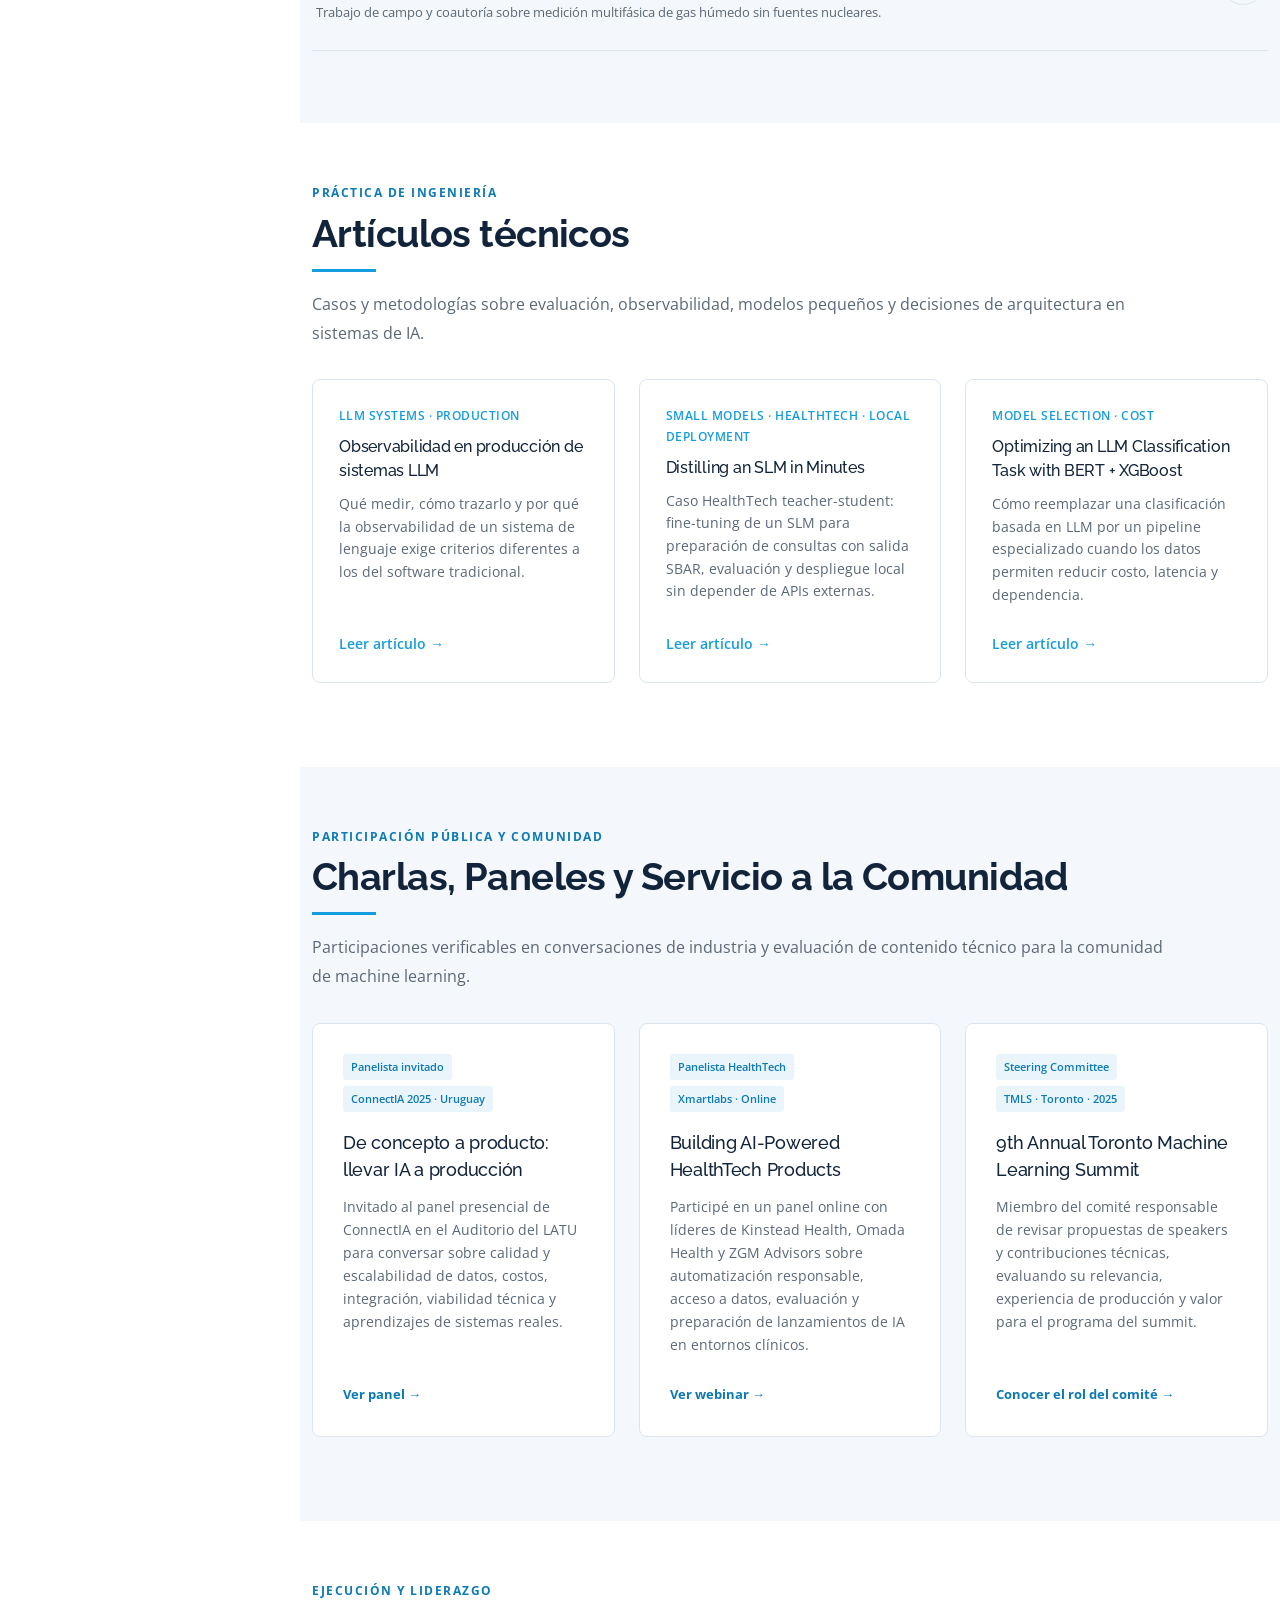
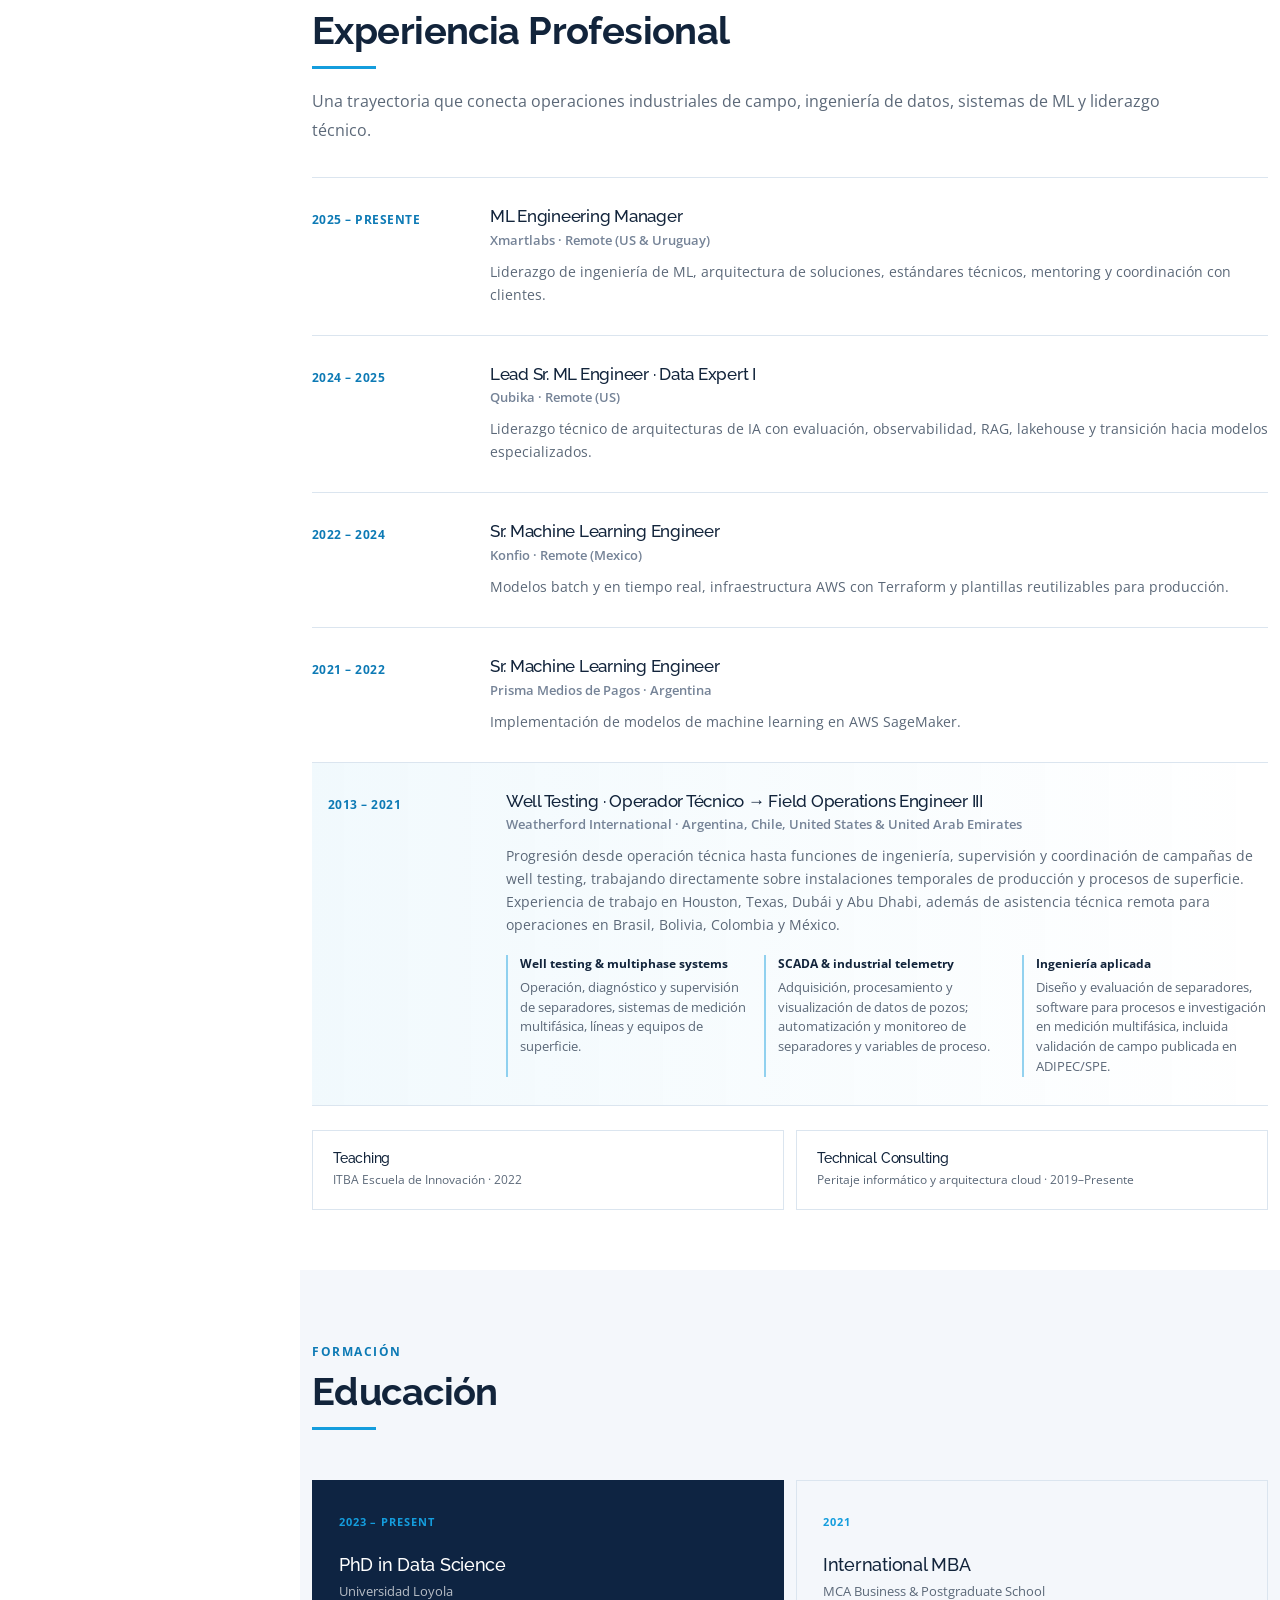
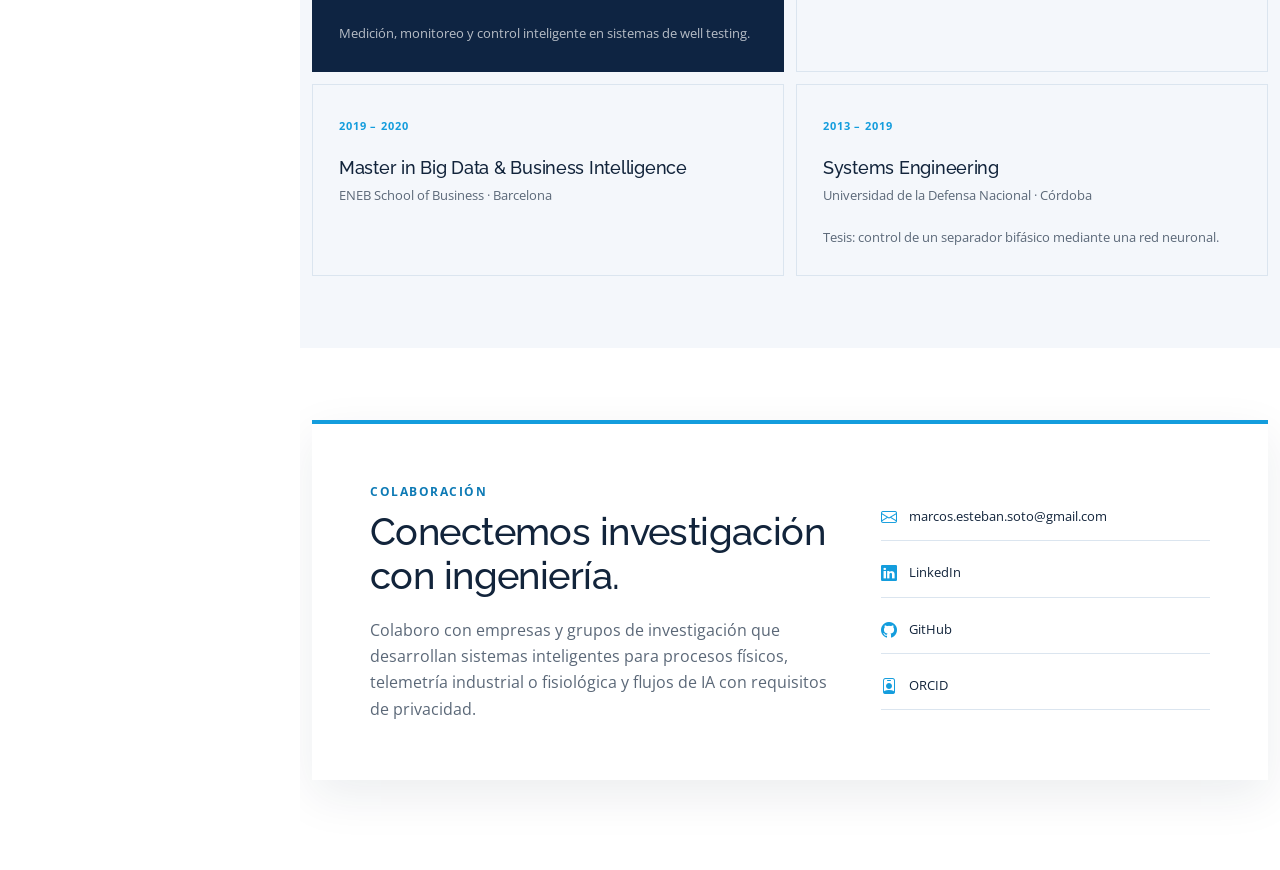
==== commit e63f5834: "docs: new demo videos" ====
--- a/index.html
+++ b/index.html
@@ -116,6 +116,7 @@
           anomaly detection, process control, and production AI.</span>
       </p>
       <div class="hero-cta">
+        <a href="#edgedacs-demos" class="btn-hero btn-hero-primary scrollto"><i class="bi bi-play-circle-fill"></i> <span class="lang-es">Ver demos en video</span><span class="lang-en">Watch demo videos</span></a>
         <a href="#writing" class="btn-hero scrollto"><span class="lang-es">Leer artículos</span><span
             class="lang-en">Read articles</span></a>
         <a href="#talks" class="btn-hero scrollto"><span class="lang-es">Ver charlas</span><span
@@ -161,7 +162,10 @@
                 explicación, sin asumir que un único enfoque resuelve todas las capas del problema.</span><span
                 class="lang-en">Comparing which models best detect an event and which add context or explanation,
                 without assuming that one approach solves every layer of the problem.</span></p>
-            <a href="https://doi.org/10.5281/zenodo.15121938" target="_blank" rel="noopener" class="btn-inline">Industrial Anomaly Detection &rarr;</a>
+            <div class="d-flex flex-wrap gap-2 align-items-center">
+              <a href="https://doi.org/10.5281/zenodo.15121938" target="_blank" rel="noopener" class="btn-inline">Industrial Anomaly Detection &rarr;</a>
+              <a href="#demo-anomalias" class="btn-demo-pill" data-video="anomalias"><i class="bi bi-play-circle-fill"></i> <span class="lang-es">Ver demo (1:18 min)</span><span class="lang-en">Watch demo (1:18 min)</span></a>
+            </div>
           </article>
           <article class="research-proof" data-aos="fade-up">
             <div class="research-proof-meta">Digital Twin · Intelligent Control</div>
@@ -171,9 +175,10 @@
                 campo.</span><span class="lang-en">A separator digital twin supports comparison of manual control, PID,
                 auto-tuning, and ML-assisted approaches under repeatable disturbances before moving toward field
                 validation.</span></p>
-            <div class="d-flex flex-wrap gap-3 align-items-center">
+            <div class="d-flex flex-wrap gap-2 align-items-center">
               <a href="https://www.researchgate.net/profile/Marcos-Soto-3" target="_blank" rel="noopener" class="btn-inline"><span class="lang-es">Ver investigación</span><span class="lang-en">View research</span> &rarr;</a>
               <a href="#separator-challenge" class="btn-inline scrollto"><span class="lang-es">Probar simulador</span><span class="lang-en">Try simulator</span> &rarr;</a>
+              <a href="#demo-scada" class="btn-demo-pill" data-video="scada"><i class="bi bi-play-circle-fill"></i> <span class="lang-es">Ver demo SCADA (2:16 min)</span><span class="lang-en">Watch SCADA demo (2:16 min)</span></a>
             </div>
           </article>
           <article class="research-proof" data-aos="fade-up" data-aos-delay="100">
@@ -251,6 +256,115 @@
             <li><strong><span class="lang-es">Método</span><span class="lang-en">Method</span></strong><span>Reproducible experiments · Comparable results</span></li>
           </ul>
         </article>
+
+        <div id="edgedacs-demos" class="edgedacs-demos-container" data-aos="fade-up" data-aos-delay="100">
+          <div class="demos-heading">
+            <div class="demos-kicker"><i class="bi bi-camera-video-fill"></i><span class="lang-es">Demostraciones en video</span><span class="lang-en">Video demonstrations</span></div>
+            <h3 class="demos-title"><span class="lang-es">Sistemas Operativos en Demostración</span><span class="lang-en">Operational Systems in Action</span></h3>
+            <p class="demos-subtitle">
+              <span class="lang-es">Evidencia de ingeniería en ejecución: gemelos digitales, integración física con PLCs industriales y detección de anomalías híbrida en tiempo real con inyección de fallas.</span>
+              <span class="lang-en">Practical engineering evidence: digital twins, physical industrial PLC integration, and real-time hybrid anomaly detection with live fault injection.</span>
+            </p>
+          </div>
+
+          <div class="row g-4">
+            <!-- Video 1: SCADA & Digital Twin -->
+            <div class="col-lg-6" id="demo-scada">
+              <article class="video-showcase-card">
+                <div class="video-thumb-container" data-video="scada" role="button" tabindex="0" aria-label="Reproducir video SCADA y Digital Twin">
+                  <img src="assets/img/demos/thumb-scada-control.jpg" alt="Demo SCADA y Digital Twin" class="video-thumb-img" loading="lazy">
+                  <div class="video-badge-top-left">
+                    <span class="badge-dot"></span>
+                    <span class="lang-es">SCADA Real + PLC</span><span class="lang-en">Real SCADA + PLC</span>
+                  </div>
+                  <div class="video-badge-bottom-right">
+                    <i class="bi bi-clock me-1"></i>02:16
+                  </div>
+                  <div class="video-thumb-overlay">
+                    <div class="video-play-btn" aria-hidden="true">
+                      <i class="bi bi-play-fill"></i>
+                    </div>
+                  </div>
+                </div>
+
+                <div class="video-showcase-body">
+                  <div class="video-showcase-tags">Industrial Automation · Digital Twin · Well Testing</div>
+                  <h4 class="video-showcase-title">
+                    <span class="lang-es">SCADA &amp; Digital Twin para Ensayo de Pozos</span>
+                    <span class="lang-en">SCADA &amp; Digital Twin for Well Testing</span>
+                  </h4>
+                  <p class="video-showcase-desc">
+                    <span class="lang-es">Demostración del sistema DACS funcionando como gemelo digital de investigación y como SCADA operativo con enlace a PLC. Integra modelo físico de separador trifásico con balance dinámico de masa, gas real (factor Z Dranchuk-Abou-Kassem), válvulas dimensionadas por IEC 60534, control de lazos PID y sincronización de tendencias multivariables ante slugs e interferencias.</span>
+                    <span class="lang-en">Demonstration of the DACS system operating as a research digital twin and an industrial SCADA linked to PLCs. Features a 3-phase test separator with dynamic mass balance, Dranchuk-Abou-Kassem real gas, IEC 60534 control valves, PID loop regulation, and multi-trend synchronization under slugging conditions.</span>
+                  </p>
+                  <div class="video-tech-pills">
+                    <span class="video-tech-pill">Digital Twin</span>
+                    <span class="video-tech-pill">PLC Link</span>
+                    <span class="video-tech-pill">IEC 60534</span>
+                    <span class="video-tech-pill">Gas Real Dranchuk</span>
+                    <span class="video-tech-pill">Control PID</span>
+                    <span class="video-tech-pill">Well Testing</span>
+                  </div>
+                  <div class="video-showcase-footer">
+                    <button type="button" class="btn-project btn-project-primary" data-video="scada">
+                      <i class="bi bi-play-circle-fill"></i>
+                      <span class="lang-es">Reproducir demo (2:16 min)</span>
+                      <span class="lang-en">Play demo (2:16 min)</span>
+                    </button>
+                  </div>
+                </div>
+              </article>
+            </div>
+
+            <!-- Video 2: Anomaly Detection -->
+            <div class="col-lg-6" id="demo-anomalias">
+              <article class="video-showcase-card">
+                <div class="video-thumb-container" data-video="anomalias" role="button" tabindex="0" aria-label="Reproducir video Detección de Anomalías">
+                  <img src="assets/img/demos/thumb-anomalias.jpg" alt="Demo Detección de Anomalías" class="video-thumb-img" loading="lazy">
+                  <div class="video-badge-top-left">
+                    <span class="badge-dot"></span>
+                    <span class="lang-es">3D Twin + Hybrid AI</span><span class="lang-en">3D Twin + Hybrid AI</span>
+                  </div>
+                  <div class="video-badge-bottom-right">
+                    <i class="bi bi-clock me-1"></i>01:18
+                  </div>
+                  <div class="video-thumb-overlay">
+                    <div class="video-play-btn" aria-hidden="true">
+                      <i class="bi bi-play-fill"></i>
+                    </div>
+                  </div>
+                </div>
+
+                <div class="video-showcase-body">
+                  <div class="video-showcase-tags">Time-Series Intelligence · Edge AI · LLM Gating</div>
+                  <h4 class="video-showcase-title">
+                    <span class="lang-es">Detección de Anomalías Multivariables en Tiempo Real</span>
+                    <span class="lang-en">Real-Time Multivariate Anomaly Detection</span>
+                  </h4>
+                  <p class="video-showcase-desc">
+                    <span class="lang-es">Demostración en vivo sobre gemelo digital 3D interactivo con inyección de perturbaciones (bloqueo de válvula, cavitación, desgaste y drift). Evaluación concurrente de señales de alta frecuencia (presión, caudal, vibración, corriente y temperatura) contrastando modelos tradicionales (XGBoost 0.3 ms, Isolation Forest 5.2 ms), deep learning (LSTM-AE 2.0 ms) y escalación a LLMs para análisis de causa raíz.</span>
+                    <span class="lang-en">Live demonstration on an interactive 3D digital twin with fault injection (valve blockage, cavitation, wear, drift). High-frequency telemetry evaluation (pressure, flow, vibration, current, temperature) benchmarking XGBoost (0.3 ms), Isolation Forest (5.2 ms), LSTM AutoEncoder (2.0 ms), and LLM gating for root-cause reasoning.</span>
+                  </p>
+                  <div class="video-tech-pills">
+                    <span class="video-tech-pill">3D Digital Twin</span>
+                    <span class="video-tech-pill">Fault Injection</span>
+                    <span class="video-tech-pill">XGBoost (0.3ms)</span>
+                    <span class="video-tech-pill">Isolation Forest</span>
+                    <span class="video-tech-pill">LSTM-AE (2.0ms)</span>
+                    <span class="video-tech-pill">LLM Gating</span>
+                  </div>
+                  <div class="video-showcase-footer">
+                    <button type="button" class="btn-project btn-project-primary" data-video="anomalias">
+                      <i class="bi bi-play-circle-fill"></i>
+                      <span class="lang-es">Reproducir demo (1:18 min)</span>
+                      <span class="lang-en">Play demo (1:18 min)</span>
+                    </button>
+                  </div>
+                </div>
+              </article>
+            </div>
+          </div>
+        </div>
       </div>
     </section>
 
@@ -519,6 +633,35 @@
     </section>
   </main>
 
+  <!-- Video Player Modal -->
+  <div class="modal fade video-modal" id="videoModal" tabindex="-1" aria-labelledby="videoModalLabel" aria-hidden="true">
+    <div class="modal-dialog modal-dialog-centered modal-xl">
+      <div class="modal-content">
+        <div class="modal-header">
+          <div class="modal-title-wrap">
+            <span class="modal-video-tag" id="modalVideoTag">Demo</span>
+            <h5 class="modal-title" id="videoModalLabel">Video Demo</h5>
+          </div>
+          <button type="button" class="btn-close btn-close-white" data-bs-dismiss="modal" aria-label="Close"></button>
+        </div>
+        <div class="modal-body p-0">
+          <div class="ratio ratio-16x9">
+            <video id="modalVideoPlayer" controls playsinline preload="metadata">
+              <source src="" type="video/mp4">
+              Your browser does not support the video tag.
+            </video>
+          </div>
+        </div>
+        <div class="modal-footer justify-content-between">
+          <p class="modal-video-desc mb-0" id="modalVideoDesc"></p>
+          <button type="button" class="btn btn-sm btn-outline-light" data-bs-dismiss="modal">
+            <span class="lang-es">Cerrar</span><span class="lang-en">Close</span>
+          </button>
+        </div>
+      </div>
+    </div>
+  </div>
+
   <footer id="footer"><div class="container"><div class="copyright">&copy; 2026 <strong><span>Marcos Esteban Soto</span></strong></div></div></footer>
   <a href="#" class="back-to-top d-flex align-items-center justify-content-center" aria-label="Back to top"><i class="bi bi-arrow-up-short"></i></a>
 
--- a/assets/css/style.css
+++ b/assets/css/style.css
@@ -2589,3 +2589,326 @@
     grid-template-columns: 1fr;
   }
 }
+
+/* ==========================================================================
+   EdgeDACS Video Demonstration Showcase & Modal Player
+   ========================================================================== */
+
+.btn-demo-pill {
+  background: var(--blue-pale);
+  border: 1px solid rgba(20, 157, 221, 0.35);
+  color: var(--blue-dark) !important;
+  padding: 4px 13px;
+  border-radius: 50px;
+  font-size: 0.8rem;
+  font-weight: 600;
+  display: inline-flex;
+  align-items: center;
+  gap: 6px;
+  text-decoration: none;
+  transition: all 0.25s ease;
+}
+
+.btn-demo-pill:hover {
+  background: var(--blue);
+  color: #fff !important;
+  border-color: var(--blue);
+  transform: translateY(-1px);
+  box-shadow: 0 4px 12px rgba(20, 157, 221, 0.25);
+}
+
+.edgedacs-demos-container {
+  border-top: 1px solid var(--line);
+  margin-top: 40px;
+  padding-top: 40px;
+}
+
+.demos-heading .demos-kicker {
+  color: var(--blue-dark);
+  font-size: 0.72rem;
+  font-weight: 700;
+  letter-spacing: 0.08em;
+  text-transform: uppercase;
+  margin-bottom: 8px;
+  display: inline-flex;
+  align-items: center;
+  gap: 6px;
+}
+
+.demos-heading .demos-title {
+  color: var(--ink);
+  font-size: 1.45rem;
+  font-weight: 700;
+  margin-bottom: 8px;
+}
+
+.demos-heading .demos-subtitle {
+  color: var(--muted);
+  font-size: 0.92rem;
+  max-width: 820px;
+  margin-bottom: 28px;
+  line-height: 1.65;
+}
+
+.video-showcase-card {
+  background: #fff;
+  border: 1px solid var(--line);
+  border-radius: 12px;
+  overflow: hidden;
+  display: flex;
+  flex-direction: column;
+  height: 100%;
+  transition: transform 0.25s ease, box-shadow 0.25s ease, border-color 0.25s ease;
+}
+
+.video-showcase-card:hover {
+  transform: translateY(-4px);
+  border-color: rgba(20, 157, 221, 0.5);
+  box-shadow: 0 16px 36px rgba(18, 36, 59, 0.09);
+}
+
+.video-thumb-container {
+  position: relative;
+  width: 100%;
+  aspect-ratio: 16 / 9;
+  background: #07111f;
+  overflow: hidden;
+  cursor: pointer;
+}
+
+.video-thumb-img {
+  width: 100%;
+  height: 100%;
+  object-fit: cover;
+  transition: transform 0.4s ease, filter 0.4s ease;
+  filter: brightness(0.92);
+}
+
+.video-thumb-container:hover .video-thumb-img {
+  transform: scale(1.03);
+  filter: brightness(1);
+}
+
+.video-thumb-overlay {
+  position: absolute;
+  inset: 0;
+  background: linear-gradient(180deg, rgba(7, 17, 31, 0.25) 0%, rgba(7, 17, 31, 0.1) 50%, rgba(7, 17, 31, 0.72) 100%);
+  display: flex;
+  align-items: center;
+  justify-content: center;
+  transition: background 0.3s ease;
+}
+
+.video-thumb-container:hover .video-thumb-overlay {
+  background: linear-gradient(180deg, rgba(7, 17, 31, 0.15) 0%, rgba(7, 17, 31, 0.05) 50%, rgba(7, 17, 31, 0.6) 100%);
+}
+
+.video-play-btn {
+  width: 64px;
+  height: 64px;
+  border-radius: 50%;
+  background: rgba(20, 157, 221, 0.92);
+  backdrop-filter: blur(4px);
+  color: #fff;
+  display: flex;
+  align-items: center;
+  justify-content: center;
+  font-size: 1.85rem;
+  padding-left: 4px;
+  box-shadow: 0 0 0 0 rgba(20, 157, 221, 0.6);
+  animation: pulsePlay 2.6s infinite;
+  transition: transform 0.25s ease, background 0.25s ease;
+}
+
+.video-thumb-container:hover .video-play-btn {
+  transform: scale(1.12);
+  background: #149ddd;
+  box-shadow: 0 0 25px rgba(20, 157, 221, 0.95);
+}
+
+@keyframes pulsePlay {
+  0% {
+    box-shadow: 0 0 0 0 rgba(20, 157, 221, 0.6);
+  }
+  70% {
+    box-shadow: 0 0 0 16px rgba(20, 157, 221, 0);
+  }
+  100% {
+    box-shadow: 0 0 0 0 rgba(20, 157, 221, 0);
+  }
+}
+
+.video-badge-top-left {
+  position: absolute;
+  top: 14px;
+  left: 14px;
+  background: rgba(7, 17, 31, 0.85);
+  backdrop-filter: blur(6px);
+  border: 1px solid rgba(255, 255, 255, 0.18);
+  color: #fff;
+  font-size: 0.72rem;
+  font-weight: 700;
+  letter-spacing: 0.05em;
+  padding: 4px 10px;
+  border-radius: 4px;
+  text-transform: uppercase;
+  display: inline-flex;
+  align-items: center;
+  gap: 7px;
+  z-index: 2;
+}
+
+.video-badge-top-left .badge-dot {
+  width: 7px;
+  height: 7px;
+  border-radius: 50%;
+  background: #10b981;
+  display: inline-block;
+  box-shadow: 0 0 8px #10b981;
+}
+
+.video-badge-bottom-right {
+  position: absolute;
+  bottom: 12px;
+  right: 12px;
+  background: rgba(7, 17, 31, 0.88);
+  backdrop-filter: blur(6px);
+  color: #fff;
+  font-size: 0.76rem;
+  font-weight: 600;
+  font-family: ui-monospace, SFMono-Regular, Menlo, Monaco, Consolas, monospace;
+  padding: 3px 8px;
+  border-radius: 4px;
+  border: 1px solid rgba(255, 255, 255, 0.12);
+  z-index: 2;
+}
+
+.video-showcase-body {
+  padding: 24px;
+  display: flex;
+  flex-direction: column;
+  flex-grow: 1;
+}
+
+.video-showcase-tags {
+  color: var(--blue-dark);
+  font-size: 0.72rem;
+  font-weight: 700;
+  letter-spacing: 0.06em;
+  text-transform: uppercase;
+  margin-bottom: 8px;
+}
+
+.video-showcase-title {
+  color: var(--ink);
+  font-size: 1.22rem;
+  font-weight: 700;
+  line-height: 1.35;
+  margin-bottom: 12px;
+}
+
+.video-showcase-desc {
+  color: var(--muted);
+  font-size: 0.88rem;
+  line-height: 1.65;
+  margin-bottom: 20px;
+}
+
+.video-tech-pills {
+  display: flex;
+  flex-wrap: wrap;
+  gap: 6px;
+  margin-bottom: 20px;
+}
+
+.video-tech-pill {
+  background: var(--surface);
+  border: 1px solid var(--line);
+  color: #435569;
+  font-size: 0.72rem;
+  font-weight: 600;
+  padding: 3px 8px;
+  border-radius: 4px;
+}
+
+.video-showcase-footer {
+  margin-top: auto;
+  display: flex;
+  align-items: center;
+  justify-content: flex-start;
+  padding-top: 14px;
+  border-top: 1px solid var(--line);
+}
+
+.video-showcase-footer .btn-project {
+  width: 100%;
+  justify-content: center;
+}
+
+/* Video Modal */
+.video-modal .modal-content {
+  background: #07111f;
+  border: 1px solid rgba(255, 255, 255, 0.15);
+  border-radius: 14px;
+  overflow: hidden;
+  box-shadow: 0 25px 60px rgba(0, 0, 0, 0.65);
+}
+
+.video-modal .modal-header {
+  background: #0e2442;
+  border-bottom: 1px solid rgba(255, 255, 255, 0.1);
+  padding: 16px 22px;
+}
+
+.video-modal .modal-video-tag {
+  color: var(--blue);
+  font-size: 0.72rem;
+  font-weight: 700;
+  letter-spacing: 0.08em;
+  text-transform: uppercase;
+  display: block;
+  margin-bottom: 2px;
+}
+
+.video-modal .modal-title {
+  color: #fff;
+  font-size: 1.15rem;
+  font-weight: 600;
+  margin: 0;
+}
+
+.video-modal .modal-body {
+  background: #000;
+}
+
+.video-modal video {
+  width: 100%;
+  height: 100%;
+  background: #000;
+  outline: none;
+}
+
+.video-modal .modal-footer {
+  background: #0a192e;
+  border-top: 1px solid rgba(255, 255, 255, 0.1);
+  padding: 14px 22px;
+}
+
+.video-modal .modal-video-desc {
+  color: #94a3b8;
+  font-size: 0.84rem;
+  line-height: 1.5;
+  max-width: 82%;
+}
+
+@media (max-width: 768px) {
+  .video-modal .modal-footer {
+    flex-direction: column;
+    align-items: flex-start;
+    gap: 12px;
+  }
+  .video-modal .modal-video-desc {
+    max-width: 100%;
+  }
+}
+
